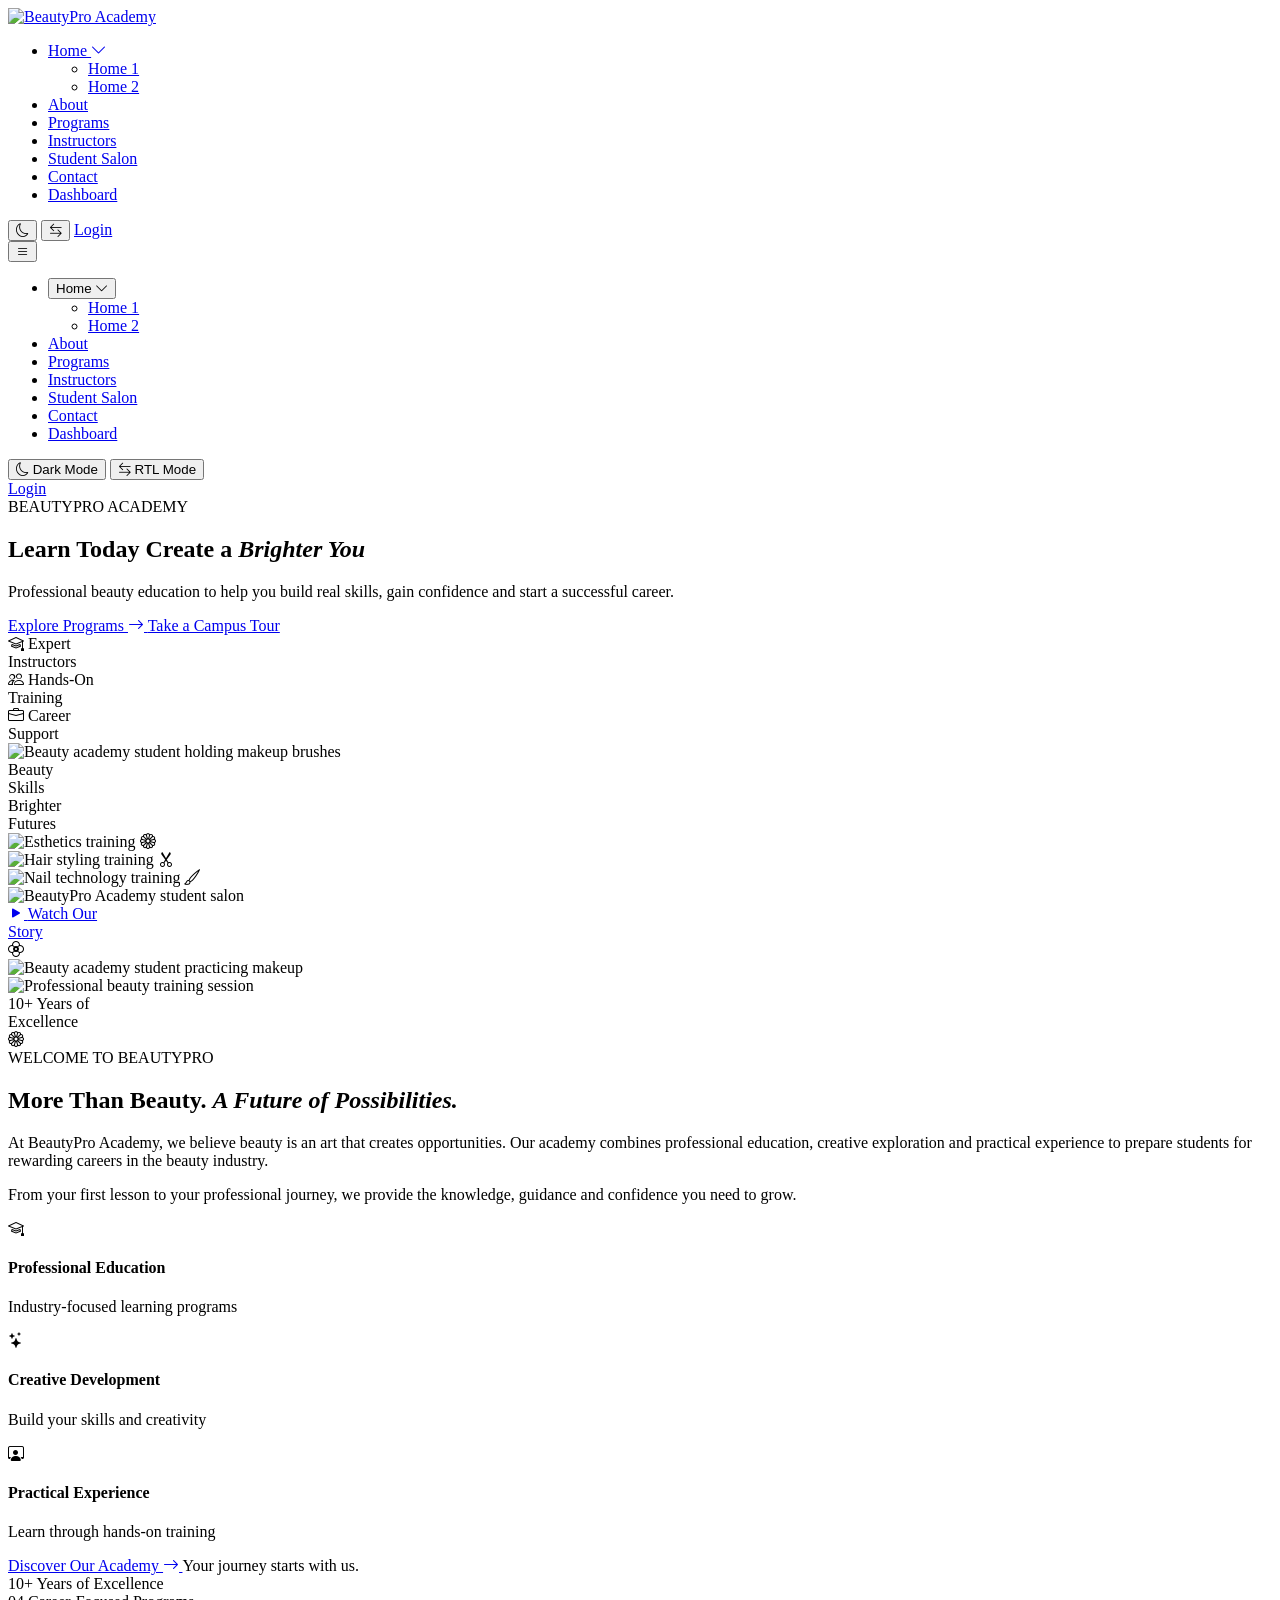
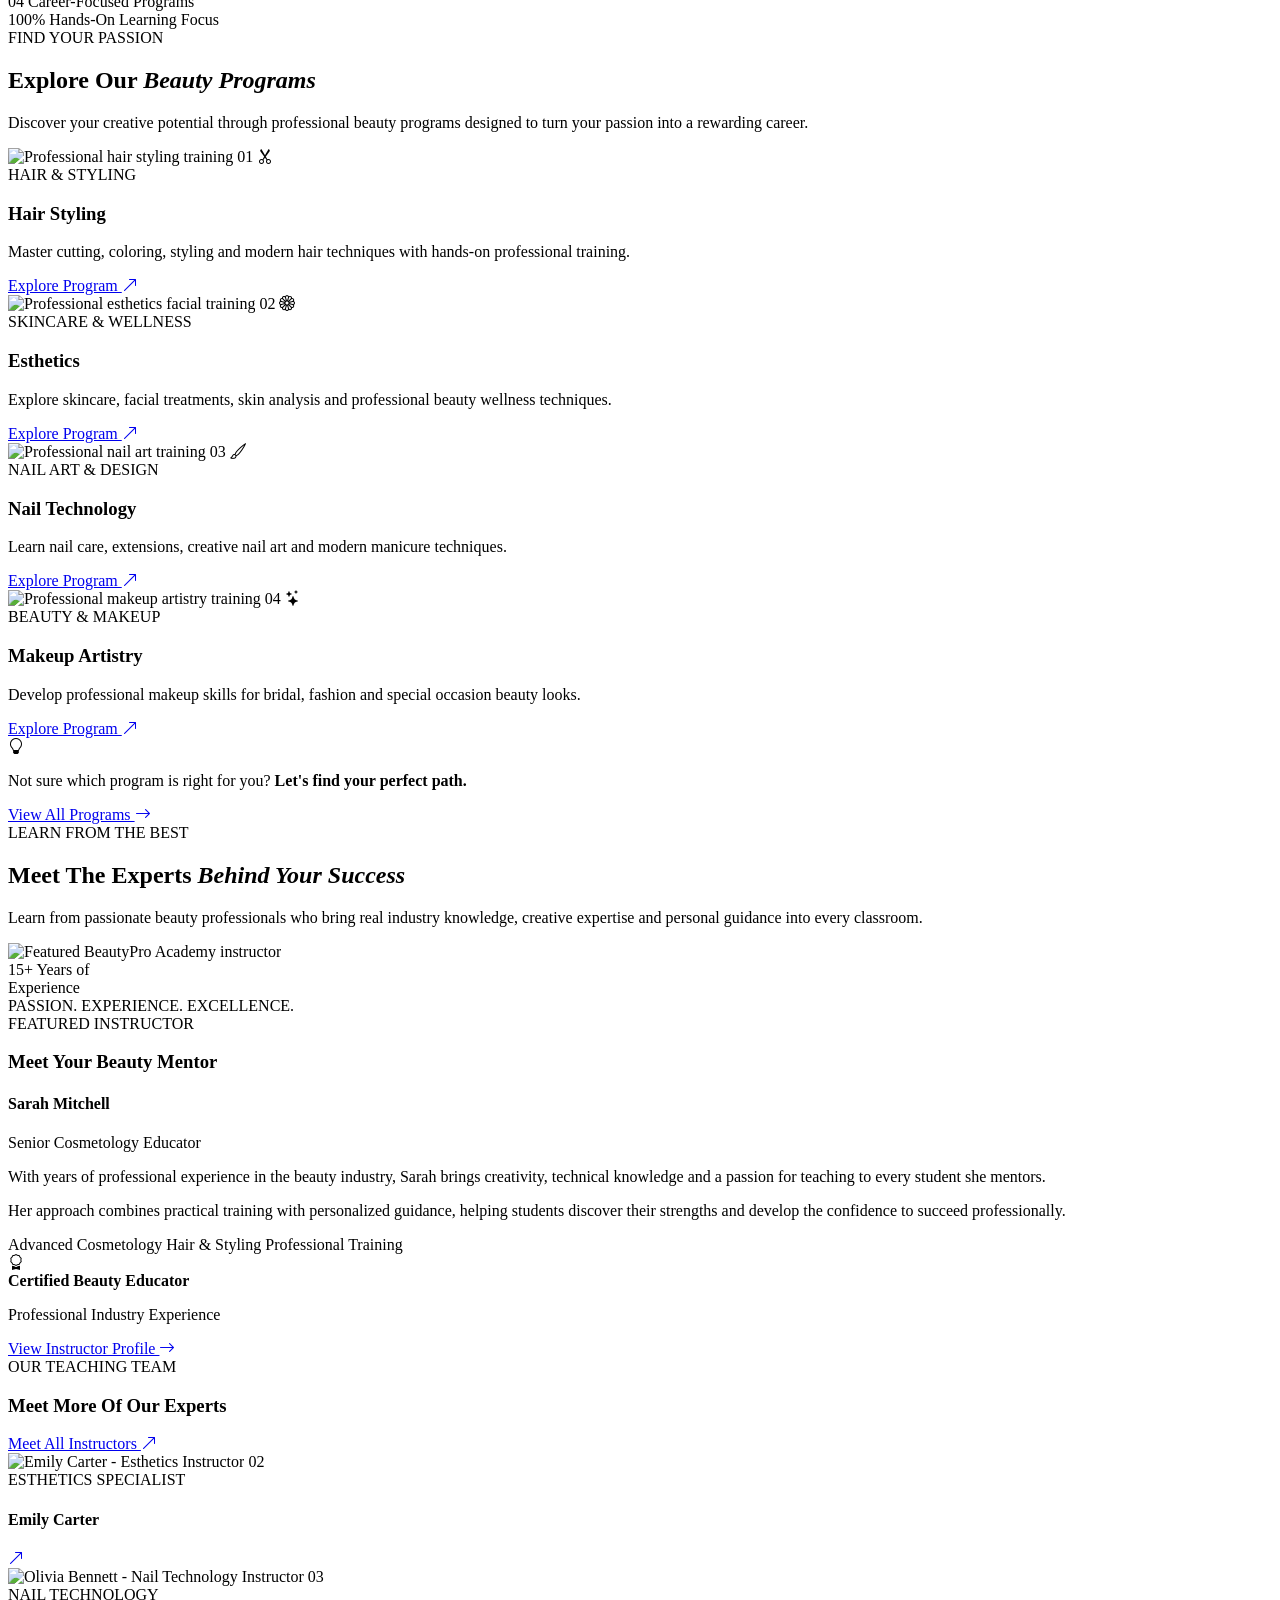
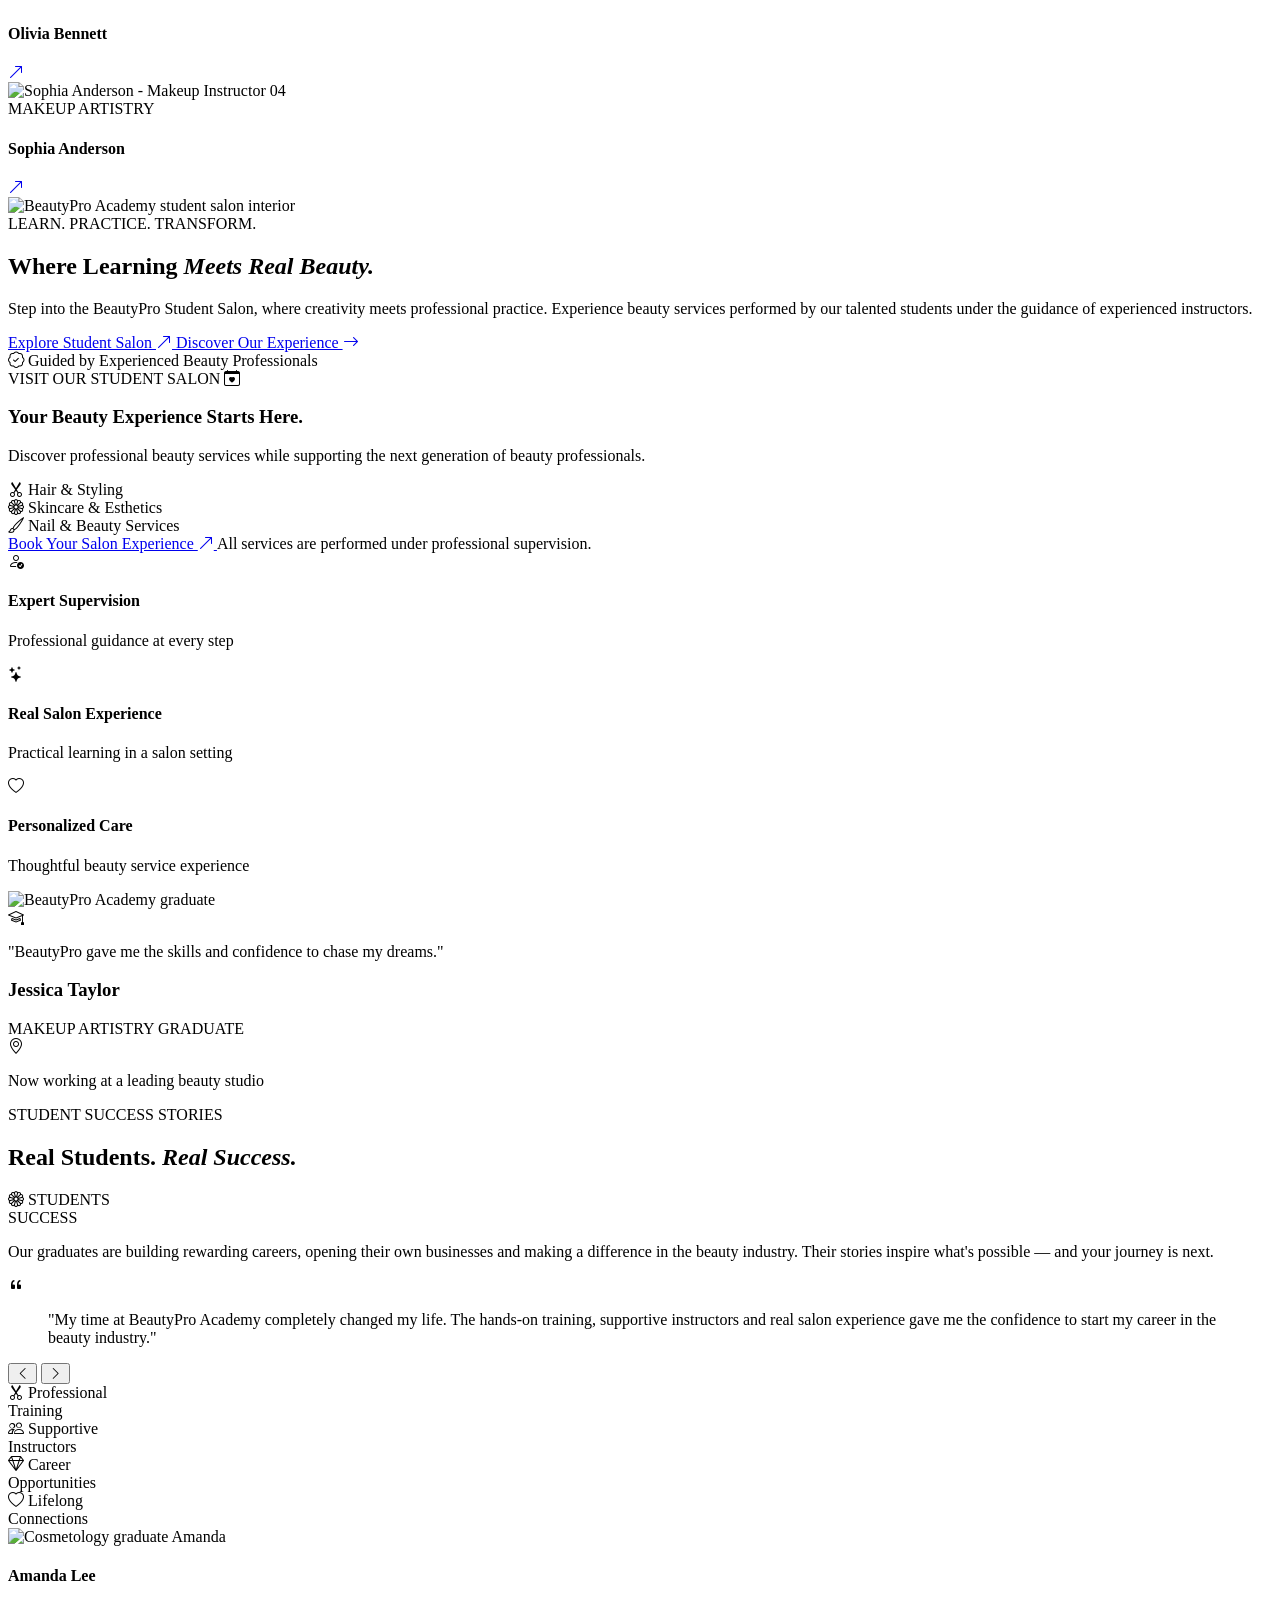
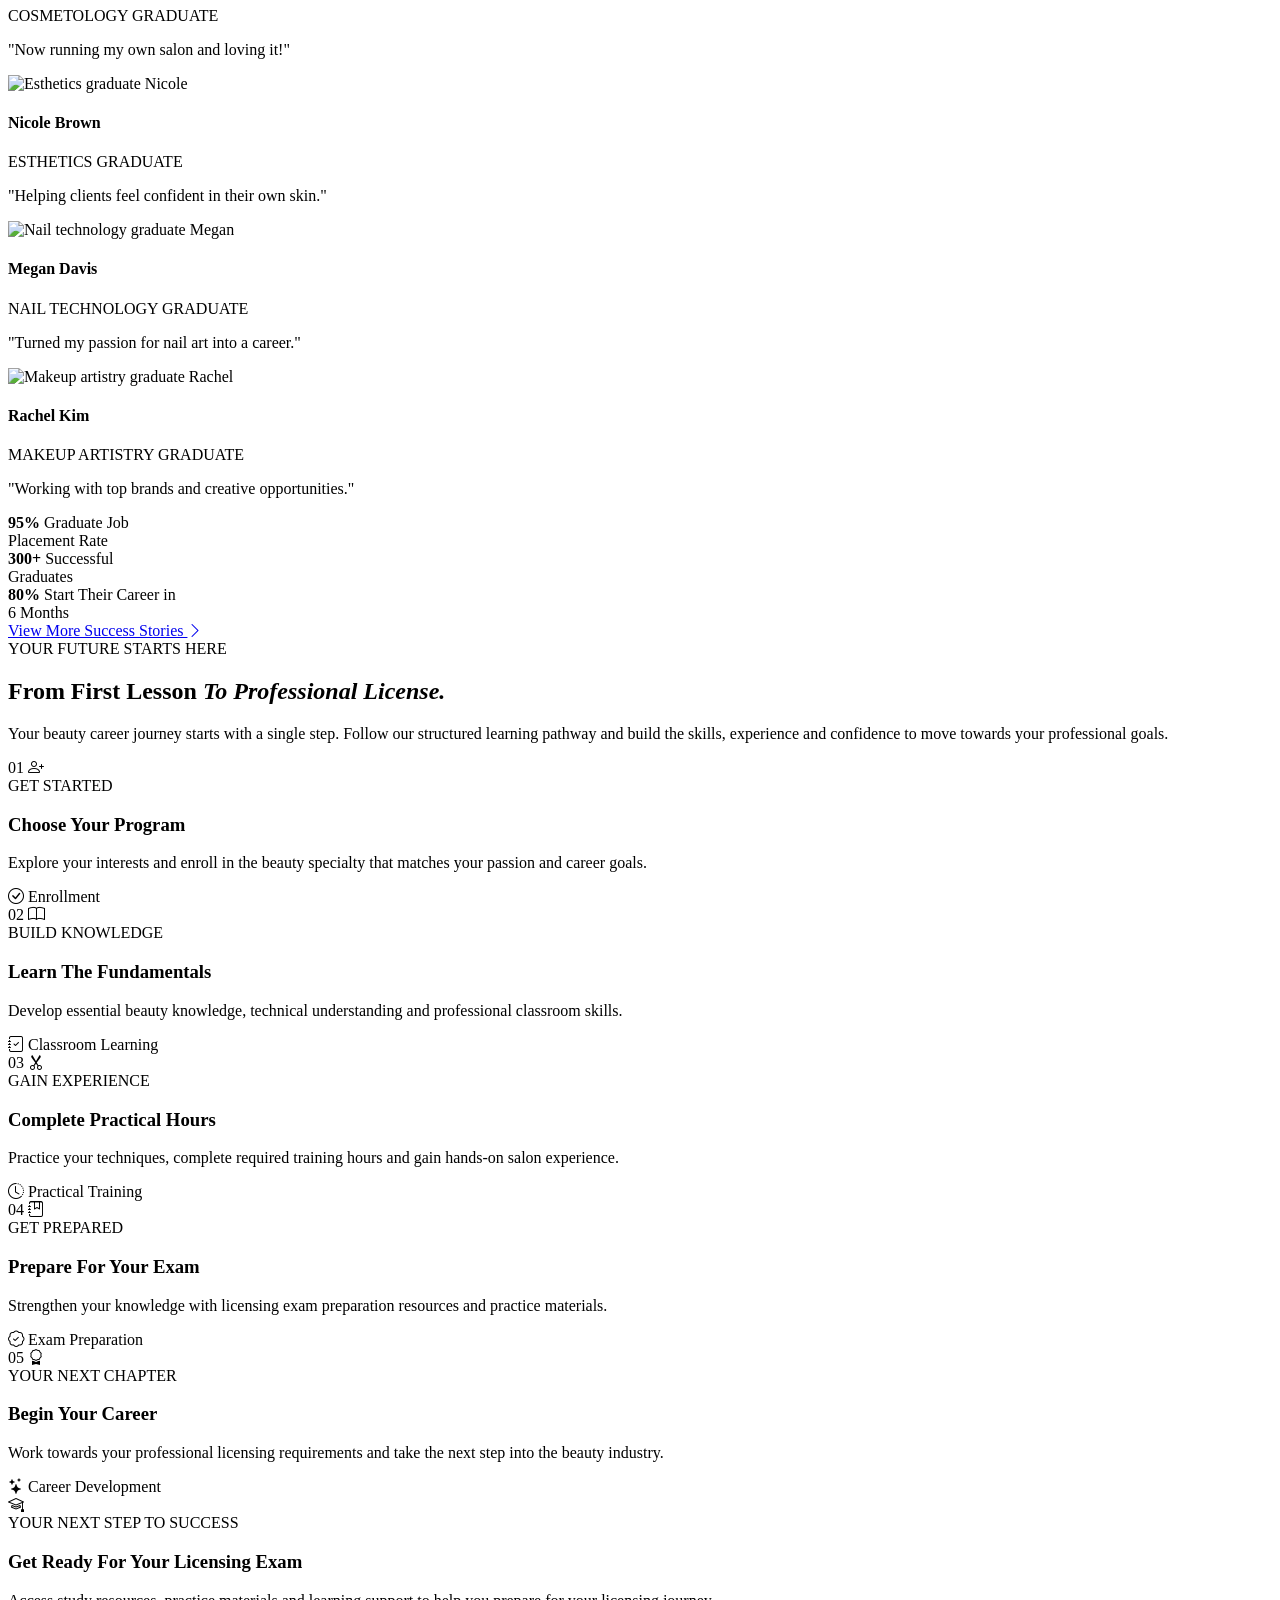
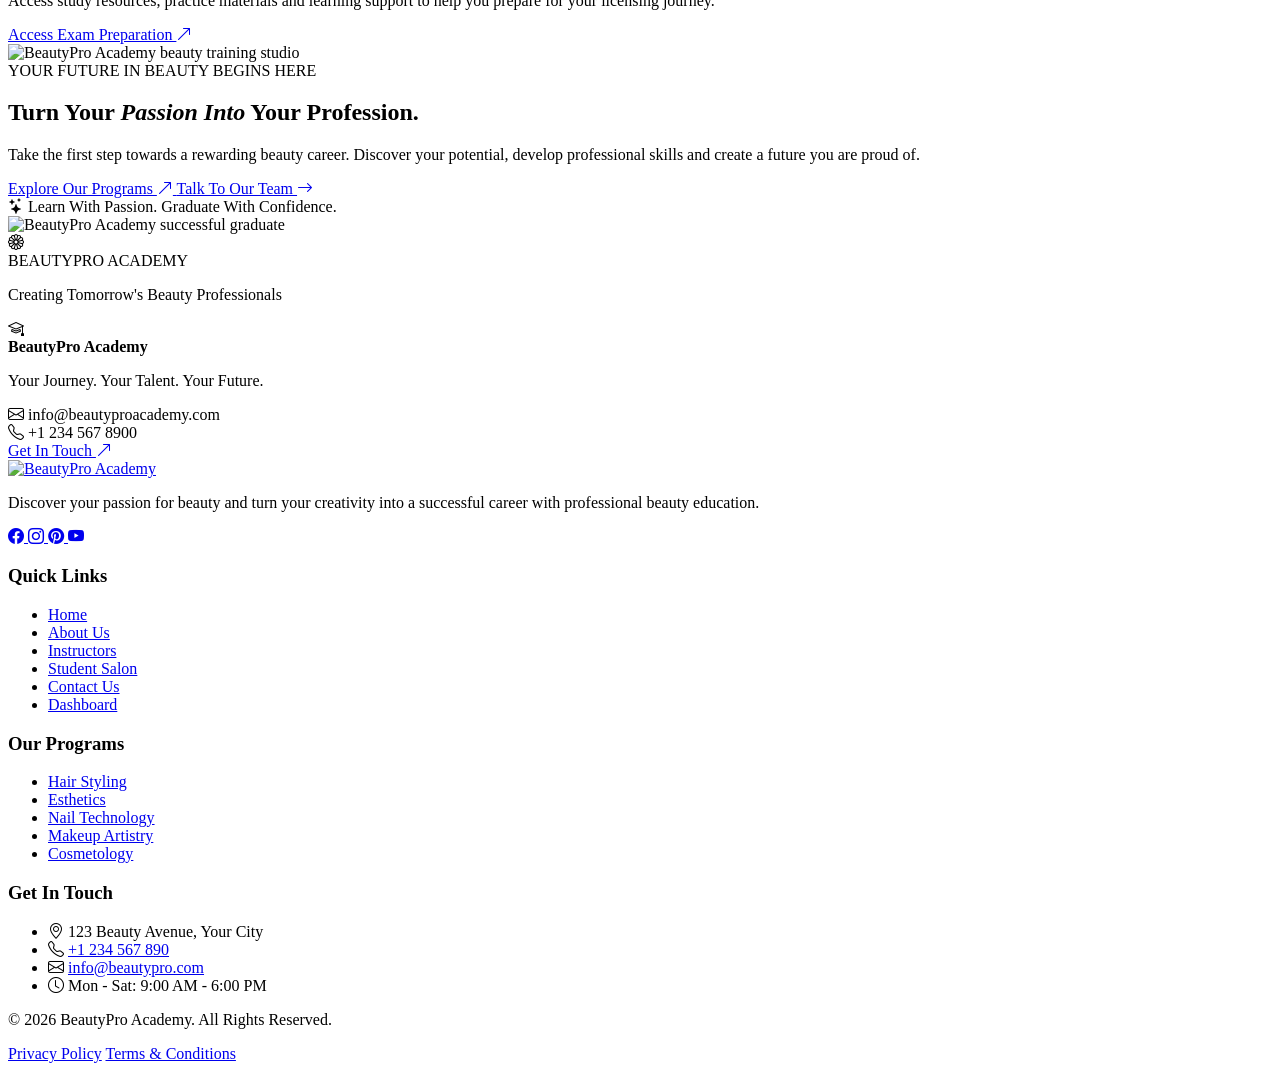
==== index.html @ cd237f04 "Add files via upload" ====
<!DOCTYPE html>
<html lang="en">

<head>
    <meta charset="UTF-8">
    <meta name="viewport" content="width=device-width, initial-scale=1.0">

    <title>BeautyPro Academy</title>

    <meta name="description"
        content="Build your beauty career with BeautyPro Academy. Explore professional cosmetology, hair, esthetics and nail programs.">

    <!-- Google Fonts -->
    <link rel="preconnect" href="https://fonts.googleapis.com">
    <link rel="preconnect" href="https://fonts.gstatic.com" crossorigin>

    <!-- Favicon -->
    <link rel="icon" type="image/png" href="images/favicon.png">

    <link
        href="https://fonts.googleapis.com/css2?family=Archivo:wght@400;500;600;700&family=Karla:wght@400;500;600;700&display=swap"
        rel="stylesheet">

    <!-- Bootstrap Icons -->
    <link rel="stylesheet" href="https://cdn.jsdelivr.net/npm/bootstrap-icons@1.11.3/font/bootstrap-icons.min.css">

    <!-- Main CSS -->
    <link rel="stylesheet" href="css/style.css">

</head>

<body>

    <!-- ================================
     HEADER
================================ -->

    <header class="main-header">
        <div class="container">
            <div class="header-wrapper">

                <!-- LOGO -->
                <a href="index.html" class="header-logo">
                    <img src="images/logo.png" alt="BeautyPro Academy">
                </a>

                <!-- DESKTOP NAVIGATION -->
                <nav class="desktop-nav">
                    <ul class="nav-menu">

                        <li class="nav-item home-dropdown">
                            <a href="#" class="nav-link">
                                Home <i class="bi bi-chevron-down"></i>
                            </a>

                            <ul class="dropdown-menu">
                                <li><a href="index.html">Home 1</a></li>
                                <li><a href="home-2.html">Home 2</a></li>
                            </ul>
                        </li>

                        <li class="nav-item">
                            <a href="about.html" class="nav-link">About</a>
                        </li>

                        <li class="nav-item">
                            <a href="programs.html" class="nav-link">Programs</a>
                        </li>

                        <li class="nav-item">
                            <a href="instructors.html" class="nav-link">Instructors</a>
                        </li>

                        <li class="nav-item">
                            <a href="student-salon.html" class="nav-link">Student Salon</a>
                        </li>

                        <li class="nav-item">
                            <a href="contact.html" class="nav-link">Contact</a>
                        </li>

                        <li class="nav-item">
                            <a href="dashboard.html" class="nav-link">Dashboard</a>
                        </li>

                    </ul>
                </nav>

                <!-- DESKTOP ACTIONS -->
                <div class="header-actions">

                    <!-- DARK MODE -->
                    <button class="header-icon-btn theme-toggle" id="themeToggle" aria-label="Toggle dark mode">
                        <i class="bi bi-moon"></i>
                    </button>

                    <!-- RTL -->
                    <button class="header-icon-btn rtl-toggle" id="rtlToggle" aria-label="Toggle RTL">
                        <i class="bi bi-arrow-left-right"></i>

                    </button>

                    <!-- LOGIN -->
                    <a href="login.html" class="btn-primary header-login">
                        Login
                    </a>

                </div>

                <!-- MOBILE MENU TOGGLE -->
                <button class="menu-toggle" id="menuToggle" aria-label="Open navigation menu" aria-expanded="false">
                    <i class="bi bi-list"></i>
                </button>

            </div>
        </div>

        <!-- MOBILE NAVIGATION -->
        <div class="mobile-nav" id="mobileNav">

            <ul class="mobile-menu">

                <li class="mobile-home-dropdown">

                    <button class="mobile-home-btn">
                        Home <i class="bi bi-chevron-down"></i>
                    </button>

                    <ul class="mobile-dropdown">
                        <li><a href="index.html">Home 1</a></li>
                        <li><a href="home-2.html">Home 2</a></li>
                    </ul>

                </li>

                <li><a href="about.html">About</a></li>
                <li><a href="programs.html">Programs</a></li>
                <li><a href="instructors.html">Instructors</a></li>
                <li><a href="student-salon.html">Student Salon</a></li>
                <li><a href="contact.html">Contact</a></li>
                <li><a href="dashboard.html">Dashboard</a></li>

            </ul>

            <!-- MOBILE ACTIONS -->
            <div class="mobile-actions">

                <div class="mobile-toggle-group">

                    <button class="mobile-action-btn theme-toggle">
                        <i class="bi bi-moon"></i>
                        <span>Dark Mode</span>
                    </button>

                    <button class="mobile-action-btn rtl-toggle">
                        <i class="bi bi-arrow-left-right"></i>
                        <span>RTL Mode</span>
                    </button>

                </div>

                <a href="login.html" class="btn-primary mobile-login">
                    Login
                </a>

            </div>

        </div>

    </header>

    <!-- =========================================
     HOME 1 - EDITORIAL HERO
========================================= -->

    <section class="bp-hero" id="home">

        <div class="bp-hero-inner">

            <!-- LEFT CONTENT -->
            <div class="bp-hero-content">

                <span class="bp-hero-eyebrow">
                    BEAUTYPRO ACADEMY
                </span>

                <h1 class="bp-hero-title">
                    Learn Today
                    <span class="bp-hero-title-line">
                        Create a <em>Brighter You</em>
                    </span>
                </h1>

                <p class="bp-hero-description">
                    Professional beauty education to help you build real skills,
                    gain confidence and start a successful career.
                </p>

                <div class="bp-hero-buttons">

                    <a href="programs.html" class="btn-primary">
                        Explore Programs
                        <i class="bi bi-arrow-right"></i>
                    </a>

                    <a href="about.html" class="btn-secondary">
                        Take a Campus Tour
                    </a>

                </div>

                <!-- FEATURES -->
                <div class="bp-hero-features">

                    <div class="bp-hero-feature">
                        <span class="bp-feature-icon">
                            <i class="bi bi-mortarboard"></i>
                        </span>
                        <span>Expert<br>Instructors</span>
                    </div>

                    <div class="bp-feature-divider"></div>

                    <div class="bp-hero-feature">
                        <span class="bp-feature-icon">
                            <i class="bi bi-people"></i>
                        </span>
                        <span>Hands-On<br>Training</span>
                    </div>

                    <div class="bp-feature-divider"></div>

                    <div class="bp-hero-feature">
                        <span class="bp-feature-icon">
                            <i class="bi bi-briefcase"></i>
                        </span>
                        <span>Career<br>Support</span>
                    </div>

                </div>

            </div>


            <!-- MAIN PORTRAIT -->
            <div class="bp-hero-portrait">

                <div class="bp-portrait-frame">
                    <img src="images/hero-student.png" alt="Beauty academy student holding makeup brushes">
                </div>

            </div>


            <!-- RIGHT SIDE IMAGES -->
            <div class="bp-hero-specialties">

                <div class="bp-hero-handwriting">
                    Beauty<br>
                    Skills<br>
                    Brighter<br>
                    Futures
                </div>

                <div class="bp-specialty-card bp-specialty-one">
                    <img src="images/hero-esthetics.jpg" alt="Esthetics training">

                    <span class="bp-specialty-icon">
                        <i class="bi bi-flower1"></i>
                    </span>
                </div>

                <div class="bp-specialty-card bp-specialty-two">
                    <img src="images/hero-hair.jpg" alt="Hair styling training">

                    <span class="bp-specialty-icon">
                        <i class="bi bi-scissors"></i>
                    </span>
                </div>

                <div class="bp-specialty-card bp-specialty-three">
                    <img src="images/hero-nails.jpg" alt="Nail technology training">

                    <span class="bp-specialty-icon">
                        <i class="bi bi-brush"></i>
                    </span>
                </div>

            </div>


            <!-- BOTTOM SALON IMAGE -->
            <div class="bp-hero-salon">

                <img src="images/hero-salon.jpg" alt="BeautyPro Academy student salon">

                <div class="bp-salon-overlay"></div>

                <a href="about.html" class="bp-salon-story">

                    <span class="bp-story-play">
                        <i class="bi bi-play-fill"></i>
                    </span>

                    <span>Watch Our<br>Story</span>

                </a>

            </div>

            <!-- DECORATIVE ELEMENTS -->
            <div class="bp-hero-flower">
                <i class="bi bi-flower2"></i>
            </div>

            <span class="bp-hero-dot"></span>

        </div>

    </section>

    <!-- =========================================
     SECTION 02 - ABOUT OUR ACADEMY
========================================= -->

    <section class="bp-academy-section">

        <div class="container">

            <div class="bp-academy-wrapper">

                <!-- LEFT IMAGE COMPOSITION -->

                <div class="bp-academy-visual">

                    <div class="bp-academy-main-image">
                        <img src="images/academy-main.jpg" alt="Beauty academy student practicing makeup">
                    </div>

                    <div class="bp-academy-small-image">
                        <img src="images/academy-training.jpg" alt="Professional beauty training session">
                    </div>

                    <!-- FLOATING BADGE -->

                    <div class="bp-academy-experience">

                        <span class="bp-experience-number">10+</span>

                        <span class="bp-experience-text">
                            Years of<br>Excellence
                        </span>

                    </div>

                    <!-- DECORATIVE ELEMENT -->

                    <div class="bp-academy-decoration">
                        <i class="bi bi-flower1"></i>
                    </div>

                </div>


                <!-- RIGHT CONTENT -->

                <div class="bp-academy-content">

                    <span class="bp-academy-eyebrow">
                        WELCOME TO BEAUTYPRO
                    </span>

                    <h2 class="bp-academy-heading">
                        More Than Beauty.
                        <em>A Future of Possibilities.</em>
                    </h2>

                    <p class="bp-academy-description">
                        At BeautyPro Academy, we believe beauty is an art
                        that creates opportunities. Our academy combines
                        professional education, creative exploration and
                        practical experience to prepare students for
                        rewarding careers in the beauty industry.
                    </p>

                    <p class="bp-academy-description secondary">
                        From your first lesson to your professional journey,
                        we provide the knowledge, guidance and confidence
                        you need to grow.
                    </p>


                    <!-- HIGHLIGHTS -->

                    <div class="bp-academy-highlights">

                        <div class="bp-academy-highlight">

                            <span class="bp-highlight-icon">
                                <i class="bi bi-mortarboard"></i>
                            </span>

                            <div>
                                <h4>Professional Education</h4>
                                <p>Industry-focused learning programs</p>
                            </div>

                        </div>


                        <div class="bp-academy-highlight">

                            <span class="bp-highlight-icon">
                                <i class="bi bi-stars"></i>
                            </span>

                            <div>
                                <h4>Creative Development</h4>
                                <p>Build your skills and creativity</p>
                            </div>

                        </div>


                        <div class="bp-academy-highlight">

                            <span class="bp-highlight-icon">
                                <i class="bi bi-person-workspace"></i>
                            </span>

                            <div>
                                <h4>Practical Experience</h4>
                                <p>Learn through hands-on training</p>
                            </div>

                        </div>

                    </div>


                    <!-- CTA -->

                    <div class="bp-academy-cta">

                        <a href="about.html" class="btn-primary">
                            Discover Our Academy
                            <i class="bi bi-arrow-right"></i>
                        </a>

                        <span class="bp-academy-note">
                            Your journey starts with us.
                        </span>

                    </div>

                </div>

            </div>


            <!-- BOTTOM STATISTICS -->

            <div class="bp-academy-stats">

                <div class="bp-academy-stat">
                    <span class="bp-stat-number">10+</span>
                    <span class="bp-stat-label">Years of Excellence</span>
                </div>

                <div class="bp-stat-divider"></div>

                <div class="bp-academy-stat">
                    <span class="bp-stat-number">04</span>
                    <span class="bp-stat-label">Career-Focused Programs</span>
                </div>

                <div class="bp-stat-divider"></div>

                <div class="bp-academy-stat">
                    <span class="bp-stat-number">100%</span>
                    <span class="bp-stat-label">Hands-On Learning Focus</span>
                </div>

            </div>

        </div>

    </section>

    <!-- =========================================
     SECTION 03 - EXPLORE PROGRAMS
========================================= -->

    <section class="bp-programs-section">

        <div class="container">

            <!-- SECTION HEADER -->

            <div class="bp-programs-header">

                <div class="bp-programs-heading-content">

                    <span class="bp-programs-eyebrow">
                        FIND YOUR PASSION
                    </span>

                    <h2 class="bp-programs-title">
                        Explore Our
                        <em>Beauty Programs</em>
                    </h2>

                </div>

                <div class="bp-programs-intro">

                    <p>
                        Discover your creative potential through
                        professional beauty programs designed to
                        turn your passion into a rewarding career.
                    </p>

                </div>

            </div>


            <!-- PROGRAM CARDS -->

            <div class="bp-programs-grid">

                <!-- HAIR STYLING -->

                <article class="bp-program-card bp-program-card-one">

                    <div class="bp-program-image">

                        <img src="images/program-hair.jpg" alt="Professional hair styling training">

                        <span class="bp-program-number">01</span>

                        <span class="bp-program-image-icon">
                            <i class="bi bi-scissors"></i>
                        </span>

                    </div>

                    <div class="bp-program-info">

                        <span class="bp-program-category">
                            HAIR & STYLING
                        </span>

                        <h3>Hair Styling</h3>

                        <p>
                            Master cutting, coloring, styling and
                            modern hair techniques with hands-on
                            professional training.
                        </p>

                        <a href="programs.html" class="bp-program-link">
                            Explore Program
                            <i class="bi bi-arrow-up-right"></i>
                        </a>

                    </div>

                </article>


                <!-- ESTHETICS -->

                <article class="bp-program-card bp-program-card-two">

                    <div class="bp-program-image">

                        <img src="images/program-esthetics.jpg" alt="Professional esthetics facial training">

                        <span class="bp-program-number">02</span>

                        <span class="bp-program-image-icon">
                            <i class="bi bi-flower1"></i>
                        </span>

                    </div>

                    <div class="bp-program-info">

                        <span class="bp-program-category">
                            SKINCARE & WELLNESS
                        </span>

                        <h3>Esthetics</h3>

                        <p>
                            Explore skincare, facial treatments,
                            skin analysis and professional
                            beauty wellness techniques.
                        </p>

                        <a href="programs.html" class="bp-program-link">
                            Explore Program
                            <i class="bi bi-arrow-up-right"></i>
                        </a>

                    </div>

                </article>


                <!-- NAIL TECHNOLOGY -->

                <article class="bp-program-card bp-program-card-three">

                    <div class="bp-program-image">

                        <img src="images/program-nails.jpg" alt="Professional nail art training">

                        <span class="bp-program-number">03</span>

                        <span class="bp-program-image-icon">
                            <i class="bi bi-brush"></i>
                        </span>

                    </div>

                    <div class="bp-program-info">

                        <span class="bp-program-category">
                            NAIL ART & DESIGN
                        </span>

                        <h3>Nail Technology</h3>

                        <p>
                            Learn nail care, extensions, creative
                            nail art and modern manicure
                            techniques.
                        </p>

                        <a href="programs.html" class="bp-program-link">
                            Explore Program
                            <i class="bi bi-arrow-up-right"></i>
                        </a>

                    </div>

                </article>


                <!-- MAKEUP ARTISTRY -->

                <article class="bp-program-card bp-program-card-four">

                    <div class="bp-program-image">

                        <img src="images/program-makeup.jpg" alt="Professional makeup artistry training">

                        <span class="bp-program-number">04</span>

                        <span class="bp-program-image-icon">
                            <i class="bi bi-stars"></i>
                        </span>

                    </div>

                    <div class="bp-program-info">

                        <span class="bp-program-category">
                            BEAUTY & MAKEUP
                        </span>

                        <h3>Makeup Artistry</h3>

                        <p>
                            Develop professional makeup skills
                            for bridal, fashion and special
                            occasion beauty looks.
                        </p>

                        <a href="programs.html" class="bp-program-link">
                            Explore Program
                            <i class="bi bi-arrow-up-right"></i>
                        </a>

                    </div>

                </article>

            </div>


            <!-- BOTTOM CTA -->

            <div class="bp-programs-bottom">

                <div class="bp-programs-bottom-text">
                    <span class="bp-programs-bottom-icon">
                        <i class="bi bi-lightbulb"></i>
                    </span>

                    <p>
                        Not sure which program is right for you?
                        <strong>Let's find your perfect path.</strong>
                    </p>

                </div>

                <a href="programs.html" class="btn-primary">
                    View All Programs
                    <i class="bi bi-arrow-right"></i>
                </a>

            </div>

        </div>

    </section>

    <!-- =========================================
     SECTION 04 - EXPERT INSTRUCTORS
========================================= -->

    <section class="bp-instructors-section">

        <div class="container">

            <!-- SECTION HEADER -->

            <div class="bp-instructors-header">

                <div>
                    <span class="bp-instructors-eyebrow">
                        LEARN FROM THE BEST
                    </span>

                    <h2 class="bp-instructors-title">
                        Meet The Experts
                        <em>Behind Your Success</em>
                    </h2>
                </div>

                <p class="bp-instructors-intro">
                    Learn from passionate beauty professionals who bring
                    real industry knowledge, creative expertise and
                    personal guidance into every classroom.
                </p>

            </div>


            <!-- FEATURED INSTRUCTOR -->

            <div class="bp-featured-instructor">

                <!-- FEATURED IMAGE -->

                <div class="bp-featured-visual">

                    <img src="images/instructor-featured.jpg" alt="Featured BeautyPro Academy instructor">

                    <div class="bp-instructor-experience">
                        <span class="bp-instructor-exp-number">15+</span>
                        <span>Years of<br>Experience</span>
                    </div>

                    <span class="bp-instructor-image-caption">
                        PASSION. EXPERIENCE. EXCELLENCE.
                    </span>

                </div>


                <!-- FEATURED CONTENT -->

                <div class="bp-featured-content">

                    <span class="bp-featured-label">
                        FEATURED INSTRUCTOR
                    </span>

                    <h3>Meet Your Beauty Mentor</h3>

                    <h4>Sarah Mitchell</h4>

                    <span class="bp-instructor-specialty">
                        Senior Cosmetology Educator
                    </span>

                    <p>
                        With years of professional experience in the
                        beauty industry, Sarah brings creativity,
                        technical knowledge and a passion for teaching
                        to every student she mentors.
                    </p>

                    <p>
                        Her approach combines practical training with
                        personalized guidance, helping students
                        discover their strengths and develop the
                        confidence to succeed professionally.
                    </p>


                    <!-- EXPERTISE TAGS -->

                    <div class="bp-instructor-tags">

                        <span>Advanced Cosmetology</span>
                        <span>Hair & Styling</span>
                        <span>Professional Training</span>

                    </div>


                    <!-- QUALIFICATION -->

                    <div class="bp-instructor-qualification">

                        <span class="bp-qualification-icon">
                            <i class="bi bi-award"></i>
                        </span>

                        <div>
                            <strong>Certified Beauty Educator</strong>
                            <p>Professional Industry Experience</p>
                        </div>

                    </div>


                    <a href="instructors.html" class="btn-primary bp-instructor-button">
                        View Instructor Profile
                        <i class="bi bi-arrow-right"></i>
                    </a>

                </div>

            </div>


            <!-- INSTRUCTOR TEAM -->

            <div class="bp-instructor-team-header">

                <div>
                    <span class="bp-team-eyebrow">OUR TEACHING TEAM</span>
                    <h3>Meet More Of Our Experts</h3>
                </div>

                <a href="instructors.html" class="bp-team-view-link">
                    Meet All Instructors
                    <i class="bi bi-arrow-up-right"></i>
                </a>

            </div>


            <div class="bp-instructor-team-grid">

                <!-- INSTRUCTOR 02 -->

                <article class="bp-team-card">

                    <div class="bp-team-image">
                        <img src="images/instructor-2.jpg" alt="Emily Carter - Esthetics Instructor">

                        <span class="bp-team-number">02</span>
                    </div>

                    <div class="bp-team-info">

                        <div>
                            <span>ESTHETICS SPECIALIST</span>
                            <h4>Emily Carter</h4>
                        </div>

                        <a href="instructors.html" aria-label="View Emily Carter profile">
                            <i class="bi bi-arrow-up-right"></i>
                        </a>

                    </div>

                </article>


                <!-- INSTRUCTOR 03 -->

                <article class="bp-team-card">

                    <div class="bp-team-image">
                        <img src="images/instructor-3.jpg" alt="Olivia Bennett - Nail Technology Instructor">

                        <span class="bp-team-number">03</span>
                    </div>

                    <div class="bp-team-info">

                        <div>
                            <span>NAIL TECHNOLOGY</span>
                            <h4>Olivia Bennett</h4>
                        </div>

                        <a href="instructors.html" aria-label="View Olivia Bennett profile">
                            <i class="bi bi-arrow-up-right"></i>
                        </a>

                    </div>

                </article>


                <!-- INSTRUCTOR 04 -->

                <article class="bp-team-card">

                    <div class="bp-team-image">
                        <img src="images/instructor-4.jpg" alt="Sophia Anderson - Makeup Instructor">

                        <span class="bp-team-number">04</span>
                    </div>

                    <div class="bp-team-info">

                        <div>
                            <span>MAKEUP ARTISTRY</span>
                            <h4>Sophia Anderson</h4>
                        </div>

                        <a href="instructors.html" aria-label="View Sophia Anderson profile">
                            <i class="bi bi-arrow-up-right"></i>
                        </a>

                    </div>

                </article>

            </div>

        </div>

    </section>

    <!-- =========================================
     SECTION 05 - STUDENT SALON
========================================= -->

    <section class="bp-student-salon">

        <!-- BACKGROUND IMAGE -->

        <div class="bp-salon-background">
            <img src="images/student-salon-main.jpg" alt="BeautyPro Academy student salon interior">
        </div>

        <div class="bp-salon-background-overlay"></div>

        <div class="container">

            <div class="bp-salon-layout">

                <!-- LEFT CONTENT -->

                <div class="bp-salon-content">

                    <span class="bp-salon-eyebrow">
                        LEARN. PRACTICE. TRANSFORM.
                    </span>

                    <h2>
                        Where Learning
                        <em>Meets Real Beauty.</em>
                    </h2>

                    <p>
                        Step into the BeautyPro Student Salon, where
                        creativity meets professional practice.
                        Experience beauty services performed by our
                        talented students under the guidance of
                        experienced instructors.
                    </p>

                    <div class="bp-salon-content-buttons">

                        <a href="student-salon.html" class="bp-salon-primary-btn">
                            Explore Student Salon
                            <i class="bi bi-arrow-up-right"></i>
                        </a>

                        <a href="student-salon.html" class="bp-salon-text-link">
                            Discover Our Experience
                            <i class="bi bi-arrow-right"></i>
                        </a>

                    </div>

                    <!-- TRUST INDICATOR -->

                    <div class="bp-salon-trust">

                        <span class="bp-salon-trust-icon">
                            <i class="bi bi-patch-check"></i>
                        </span>

                        <span>
                            Guided by Experienced
                            Beauty Professionals
                        </span>

                    </div>

                </div>


                <!-- RIGHT FLOATING PANEL -->

                <div class="bp-salon-booking-panel">

                    <div class="bp-salon-panel-top">

                        <span class="bp-salon-panel-label">
                            VISIT OUR STUDENT SALON
                        </span>

                        <span class="bp-salon-panel-icon">
                            <i class="bi bi-calendar-heart"></i>
                        </span>

                    </div>

                    <h3>Your Beauty Experience Starts Here.</h3>

                    <p>
                        Discover professional beauty services
                        while supporting the next generation
                        of beauty professionals.
                    </p>

                    <div class="bp-salon-panel-details">

                        <div>
                            <i class="bi bi-scissors"></i>
                            <span>Hair & Styling</span>
                        </div>

                        <div>
                            <i class="bi bi-flower1"></i>
                            <span>Skincare & Esthetics</span>
                        </div>

                        <div>
                            <i class="bi bi-brush"></i>
                            <span>Nail & Beauty Services</span>
                        </div>

                    </div>

                    <a href="student-salon.html" class="bp-salon-booking-btn">

                        Book Your Salon Experience
                        <i class="bi bi-arrow-up-right"></i>

                    </a>

                    <span class="bp-salon-panel-note">
                        All services are performed under professional supervision.
                    </span>

                </div>

            </div>


            <!-- BOTTOM SERVICE HIGHLIGHTS -->

            <div class="bp-salon-bottom">

                <div class="bp-salon-bottom-item">

                    <span class="bp-salon-bottom-icon">
                        <i class="bi bi-person-check"></i>
                    </span>

                    <div>
                        <h4>Expert Supervision</h4>
                        <p>Professional guidance at every step</p>
                    </div>

                </div>

                <div class="bp-salon-bottom-divider"></div>

                <div class="bp-salon-bottom-item">

                    <span class="bp-salon-bottom-icon">
                        <i class="bi bi-stars"></i>
                    </span>

                    <div>
                        <h4>Real Salon Experience</h4>
                        <p>Practical learning in a salon setting</p>
                    </div>

                </div>

                <div class="bp-salon-bottom-divider"></div>

                <div class="bp-salon-bottom-item">

                    <span class="bp-salon-bottom-icon">
                        <i class="bi bi-heart"></i>
                    </span>

                    <div>
                        <h4>Personalized Care</h4>
                        <p>Thoughtful beauty service experience</p>
                    </div>

                </div>

            </div>

        </div>

    </section>

    <!-- =========================================
     SECTION 06 - GRADUATE SUCCESS STORIES
========================================= -->

    <section class="bp-success-section">

        <div class="container">

            <div class="bp-success-layout">

                <!-- LEFT FEATURED GRADUATE -->

                <div class="bp-success-featured">

                    <div class="bp-success-featured-image">
                        <img src="images/graduate-featured.jpg" alt="BeautyPro Academy graduate">

                        <div class="bp-success-quote-badge">
                            <i class="bi bi-mortarboard"></i>
                            <p>
                                "BeautyPro gave me the skills
                                and confidence to chase my dreams."
                            </p>
                        </div>
                    </div>

                    <div class="bp-graduate-profile">

                        <div>
                            <h3>Jessica Taylor</h3>
                            <span>MAKEUP ARTISTRY GRADUATE</span>
                        </div>

                        <div class="bp-graduate-career">
                            <i class="bi bi-geo-alt"></i>
                            <p>Now working at a leading beauty studio</p>
                        </div>

                    </div>

                </div>


                <!-- RIGHT CONTENT -->

                <div class="bp-success-content">

                    <!-- HEADER -->

                    <div class="bp-success-header">

                        <div>
                            <span class="bp-success-eyebrow">
                                STUDENT SUCCESS STORIES
                            </span>

                            <h2>
                                Real Students.
                                <em>Real Success.</em>
                            </h2>
                        </div>

                        <div class="bp-success-stamp">
                            <i class="bi bi-flower1"></i>
                            <span>STUDENTS<br>SUCCESS</span>
                        </div>

                    </div>

                    <p class="bp-success-description">
                        Our graduates are building rewarding careers,
                        opening their own businesses and making a
                        difference in the beauty industry. Their
                        stories inspire what's possible — and your
                        journey is next.
                    </p>


                    <!-- TESTIMONIAL PANEL -->

                    <div class="bp-testimonial-panel">

                        <div class="bp-testimonial-main">

                            <span class="bp-quote-icon">
                                <i class="bi bi-quote"></i>
                            </span>

                            <blockquote>
                                "My time at BeautyPro Academy completely
                                changed my life. The hands-on training,
                                supportive instructors and real salon
                                experience gave me the confidence to
                                start my career in the beauty industry."
                            </blockquote>

                            <div class="bp-testimonial-controls">
                                <button type="button" aria-label="Previous testimonial">
                                    <i class="bi bi-chevron-left"></i>
                                </button>

                                <button type="button" aria-label="Next testimonial">
                                    <i class="bi bi-chevron-right"></i>
                                </button>
                            </div>

                        </div>


                        <!-- BENEFITS -->

                        <div class="bp-testimonial-benefits">

                            <div>
                                <i class="bi bi-scissors"></i>
                                <span>Professional<br>Training</span>
                            </div>

                            <div>
                                <i class="bi bi-people"></i>
                                <span>Supportive<br>Instructors</span>
                            </div>

                            <div>
                                <i class="bi bi-gem"></i>
                                <span>Career<br>Opportunities</span>
                            </div>

                            <div>
                                <i class="bi bi-heart"></i>
                                <span>Lifelong<br>Connections</span>
                            </div>

                        </div>

                    </div>


                    <!-- ALUMNI GALLERY -->

                    <div class="bp-alumni-grid">

                        <article class="bp-alumni-card">

                            <img src="images/graduate-2.jpg" alt="Cosmetology graduate Amanda">

                            <h4>Amanda Lee</h4>
                            <span>COSMETOLOGY GRADUATE</span>
                            <p>"Now running my own salon and loving it!"</p>

                        </article>


                        <article class="bp-alumni-card">

                            <img src="images/graduate-3.jpg" alt="Esthetics graduate Nicole">

                            <h4>Nicole Brown</h4>
                            <span>ESTHETICS GRADUATE</span>
                            <p>"Helping clients feel confident in their own skin."</p>

                        </article>


                        <article class="bp-alumni-card">

                            <img src="images/graduate-4.jpg" alt="Nail technology graduate Megan">

                            <h4>Megan Davis</h4>
                            <span>NAIL TECHNOLOGY GRADUATE</span>
                            <p>"Turned my passion for nail art into a career."</p>

                        </article>


                        <article class="bp-alumni-card">

                            <img src="images/graduate-5.jpg" alt="Makeup artistry graduate Rachel">

                            <h4>Rachel Kim</h4>
                            <span>MAKEUP ARTISTRY GRADUATE</span>
                            <p>"Working with top brands and creative opportunities."</p>

                        </article>

                    </div>

                </div>

            </div>


            <!-- BOTTOM SUCCESS STATISTICS -->

            <div class="bp-success-stats">

                <div class="bp-success-stat">
                    <strong>95%</strong>
                    <span>Graduate Job<br>Placement Rate</span>
                </div>

                <div class="bp-success-divider"></div>

                <div class="bp-success-stat">
                    <strong>300+</strong>
                    <span>Successful<br>Graduates</span>
                </div>

                <div class="bp-success-divider"></div>

                <div class="bp-success-stat">
                    <strong>80%</strong>
                    <span>Start Their Career in<br>6 Months</span>
                </div>

                <div class="bp-success-cta">
                    <a href="about.html" class="btn-primary">
                        View More Success Stories
                        <i class="bi bi-chevron-right"></i>
                    </a>
                </div>

            </div>

        </div>

    </section>

    <!-- =========================================
     SECTION 07 - LICENSING JOURNEY
========================================= -->

    <section class="bp-journey-section">

        <div class="container">

            <!-- SECTION HEADER -->

            <div class="bp-journey-header">

                <span class="bp-journey-eyebrow">
                    YOUR FUTURE STARTS HERE
                </span>

                <h2 class="bp-journey-title">
                    From First Lesson
                    <em>To Professional License.</em>
                </h2>

                <p class="bp-journey-description">
                    Your beauty career journey starts with a single step.
                    Follow our structured learning pathway and build
                    the skills, experience and confidence to move
                    towards your professional goals.
                </p>

            </div>


            <!-- JOURNEY TIMELINE -->

            <div class="bp-journey-timeline">

                <!-- STEP 01 -->

                <article class="bp-journey-step">

                    <div class="bp-journey-step-top">
                        <span class="bp-journey-number">01</span>
                        <span class="bp-journey-icon">
                            <i class="bi bi-person-plus"></i>
                        </span>
                    </div>

                    <div class="bp-journey-step-content">

                        <span class="bp-journey-phase">
                            GET STARTED
                        </span>

                        <h3>Choose Your Program</h3>

                        <p>
                            Explore your interests and enroll in
                            the beauty specialty that matches
                            your passion and career goals.
                        </p>

                        <span class="bp-journey-duration">
                            <i class="bi bi-check-circle"></i>
                            Enrollment
                        </span>

                    </div>

                </article>


                <!-- STEP 02 -->

                <article class="bp-journey-step">

                    <div class="bp-journey-step-top">
                        <span class="bp-journey-number">02</span>
                        <span class="bp-journey-icon">
                            <i class="bi bi-book"></i>
                        </span>
                    </div>

                    <div class="bp-journey-step-content">

                        <span class="bp-journey-phase">
                            BUILD KNOWLEDGE
                        </span>

                        <h3>Learn The Fundamentals</h3>

                        <p>
                            Develop essential beauty knowledge,
                            technical understanding and
                            professional classroom skills.
                        </p>

                        <span class="bp-journey-duration">
                            <i class="bi bi-journal-check"></i>
                            Classroom Learning
                        </span>

                    </div>

                </article>


                <!-- STEP 03 -->

                <article class="bp-journey-step">

                    <div class="bp-journey-step-top">
                        <span class="bp-journey-number">03</span>
                        <span class="bp-journey-icon">
                            <i class="bi bi-scissors"></i>
                        </span>
                    </div>

                    <div class="bp-journey-step-content">

                        <span class="bp-journey-phase">
                            GAIN EXPERIENCE
                        </span>

                        <h3>Complete Practical Hours</h3>

                        <p>
                            Practice your techniques, complete
                            required training hours and gain
                            hands-on salon experience.
                        </p>

                        <span class="bp-journey-duration">
                            <i class="bi bi-clock-history"></i>
                            Practical Training
                        </span>

                    </div>

                </article>


                <!-- STEP 04 -->

                <article class="bp-journey-step">

                    <div class="bp-journey-step-top">
                        <span class="bp-journey-number">04</span>
                        <span class="bp-journey-icon">
                            <i class="bi bi-journal-bookmark"></i>
                        </span>
                    </div>

                    <div class="bp-journey-step-content">

                        <span class="bp-journey-phase">
                            GET PREPARED
                        </span>

                        <h3>Prepare For Your Exam</h3>

                        <p>
                            Strengthen your knowledge with
                            licensing exam preparation
                            resources and practice materials.
                        </p>

                        <span class="bp-journey-duration">
                            <i class="bi bi-patch-check"></i>
                            Exam Preparation
                        </span>

                    </div>

                </article>


                <!-- STEP 05 -->

                <article class="bp-journey-step">

                    <div class="bp-journey-step-top">
                        <span class="bp-journey-number">05</span>
                        <span class="bp-journey-icon">
                            <i class="bi bi-award"></i>
                        </span>
                    </div>

                    <div class="bp-journey-step-content">

                        <span class="bp-journey-phase">
                            YOUR NEXT CHAPTER
                        </span>

                        <h3>Begin Your Career</h3>

                        <p>
                            Work towards your professional
                            licensing requirements and take
                            the next step into the beauty industry.
                        </p>

                        <span class="bp-journey-duration">
                            <i class="bi bi-stars"></i>
                            Career Development
                        </span>

                    </div>

                </article>

            </div>


            <!-- LICENSING PREPARATION BANNER -->

            <div class="bp-journey-banner">

                <div class="bp-journey-banner-icon">
                    <i class="bi bi-mortarboard"></i>
                </div>

                <div class="bp-journey-banner-content">

                    <span>YOUR NEXT STEP TO SUCCESS</span>

                    <h3>Get Ready For Your Licensing Exam</h3>

                    <p>
                        Access study resources, practice materials
                        and learning support to help you prepare
                        for your licensing journey.
                    </p>

                </div>

                <a href="login.html" class="bp-journey-banner-btn">
                    Access Exam Preparation
                    <i class="bi bi-arrow-up-right"></i>
                </a>

            </div>

        </div>

    </section>

    <!-- =========================================
     SECTION 08 - FINAL CAREER CTA
========================================= -->

    <section class="bp-final-cta">

        <!-- BACKGROUND IMAGE -->

        <div class="bp-final-bg">
            <img src="images/final-beauty-bg.jpg" alt="BeautyPro Academy beauty training studio">
        </div>

        <div class="bp-final-overlay"></div>

        <div class="container">

            <!-- MAIN CONTENT -->

            <div class="bp-final-layout">

                <!-- LEFT CONTENT -->

                <div class="bp-final-content">

                    <span class="bp-final-eyebrow">
                        YOUR FUTURE IN BEAUTY BEGINS HERE
                    </span>

                    <h2>
                        Turn Your
                        <em>Passion Into</em>
                        Your Profession.
                    </h2>

                    <p>
                        Take the first step towards a rewarding
                        beauty career. Discover your potential,
                        develop professional skills and create
                        a future you are proud of.
                    </p>

                    <!-- CTA BUTTONS -->

                    <div class="bp-final-buttons">

                        <a href="programs.html" class="bp-final-primary-btn">
                            Explore Our Programs
                            <i class="bi bi-arrow-up-right"></i>
                        </a>

                        <a href="contact.html" class="bp-final-secondary-btn">
                            Talk To Our Team
                            <i class="bi bi-arrow-right"></i>
                        </a>

                    </div>

                    <!-- TRUST LINE -->

                    <div class="bp-final-trust">

                        <i class="bi bi-stars"></i>

                        <span>
                            Learn With Passion. Graduate With Confidence.
                        </span>

                    </div>

                </div>


                <!-- RIGHT VISUAL -->

                <div class="bp-final-visual">

                    <div class="bp-final-circle-one"></div>
                    <div class="bp-final-circle-two"></div>

                    <div class="bp-final-image">

                        <img src="images/final-graduate.jpg" alt="BeautyPro Academy successful graduate">

                    </div>

                    <!-- DECORATIVE ELEMENT -->

                    <div class="bp-final-decoration">
                        <i class="bi bi-flower1"></i>
                    </div>

                    <!-- SMALL LABEL -->

                    <div class="bp-final-image-caption">
                        <span>BEAUTYPRO ACADEMY</span>
                        <p>Creating Tomorrow's Beauty Professionals</p>
                    </div>

                </div>

            </div>


            <!-- BOTTOM CONTACT STRIP -->

            <div class="bp-final-bottom">

                <div class="bp-final-bottom-brand">

                    <span class="bp-final-bottom-icon">
                        <i class="bi bi-mortarboard"></i>
                    </span>

                    <div>
                        <strong>BeautyPro Academy</strong>
                        <p>Your Journey. Your Talent. Your Future.</p>
                    </div>

                </div>


                <div class="bp-final-bottom-contact">

                    <div>
                        <i class="bi bi-envelope"></i>
                        <span>info@beautyproacademy.com</span>
                    </div>

                    <div>
                        <i class="bi bi-telephone"></i>
                        <span>+1 234 567 8900</span>
                    </div>

                </div>


                <a href="contact.html" class="bp-final-contact-link">
                    Get In Touch
                    <i class="bi bi-arrow-up-right"></i>
                </a>

            </div>

        </div>

    </section>

    <!-- =====================================
     FOOTER
===================================== -->

    <footer class="main-footer">

        <div class="container">

            <div class="footer-top">

                <!-- BRAND COLUMN -->
                <div class="footer-column footer-brand">

                    <a href="index.html" class="footer-logo">
                        <img src="images/logo.png" alt="BeautyPro Academy">
                    </a>

                    <p>
                        Discover your passion for beauty and turn your
                        creativity into a successful career with
                        professional beauty education.
                    </p>

                    <div class="footer-socials">

                        <a href="#" aria-label="Facebook">
                            <i class="bi bi-facebook"></i>
                        </a>

                        <a href="#" aria-label="Instagram">
                            <i class="bi bi-instagram"></i>
                        </a>

                        <a href="#" aria-label="Pinterest">
                            <i class="bi bi-pinterest"></i>
                        </a>

                        <a href="#" aria-label="YouTube">
                            <i class="bi bi-youtube"></i>
                        </a>

                    </div>

                </div>


                <!-- QUICK LINKS -->
                <div class="footer-column">

                    <h3>Quick Links</h3>

                    <ul class="footer-links">

                        <li><a href="index.html">Home</a></li>
                        <li><a href="about.html">About Us</a></li>
                        <li><a href="instructors.html">Instructors</a></li>
                        <li><a href="student-salon.html">Student Salon</a></li>
                        <li><a href="contact.html">Contact Us</a></li>
                        <li><a href="dashboard.html">Dashboard</a></li>

                    </ul>

                </div>


                <!-- OUR PROGRAMS -->
                <div class="footer-column">

                    <h3>Our Programs</h3>

                    <ul class="footer-links">

                        <li><a href="programs.html">Hair Styling</a></li>
                        <li><a href="programs.html">Esthetics</a></li>
                        <li><a href="programs.html">Nail Technology</a></li>
                        <li><a href="programs.html">Makeup Artistry</a></li>
                        <li><a href="programs.html">Cosmetology</a></li>

                    </ul>

                </div>


                <!-- CONTACT -->
                <div class="footer-column footer-contact">

                    <h3>Get In Touch</h3>

                    <ul class="contact-list">

                        <li>
                            <i class="bi bi-geo-alt"></i>
                            <span>123 Beauty Avenue, Your City</span>
                        </li>

                        <li>
                            <i class="bi bi-telephone"></i>
                            <a href="tel:+1234567890">+1 234 567 890</a>
                        </li>

                        <li>
                            <i class="bi bi-envelope"></i>
                            <a href="mailto:info@beautypro.com">
                                info@beautypro.com
                            </a>
                        </li>

                        <li>
                            <i class="bi bi-clock"></i>
                            <span>Mon - Sat: 9:00 AM - 6:00 PM</span>
                        </li>

                    </ul>

                </div>

            </div>


            <!-- FOOTER BOTTOM -->
            <div class="footer-bottom">

                <p>
                    © 2026 BeautyPro Academy. All Rights Reserved.
                </p>

                <div class="footer-bottom-links">
                    <a href="#">Privacy Policy</a>
                    <a href="#">Terms & Conditions</a>
                </div>

            </div>

        </div>

    </footer>

    <script src="js/main.js"></script>

</body>

</html>
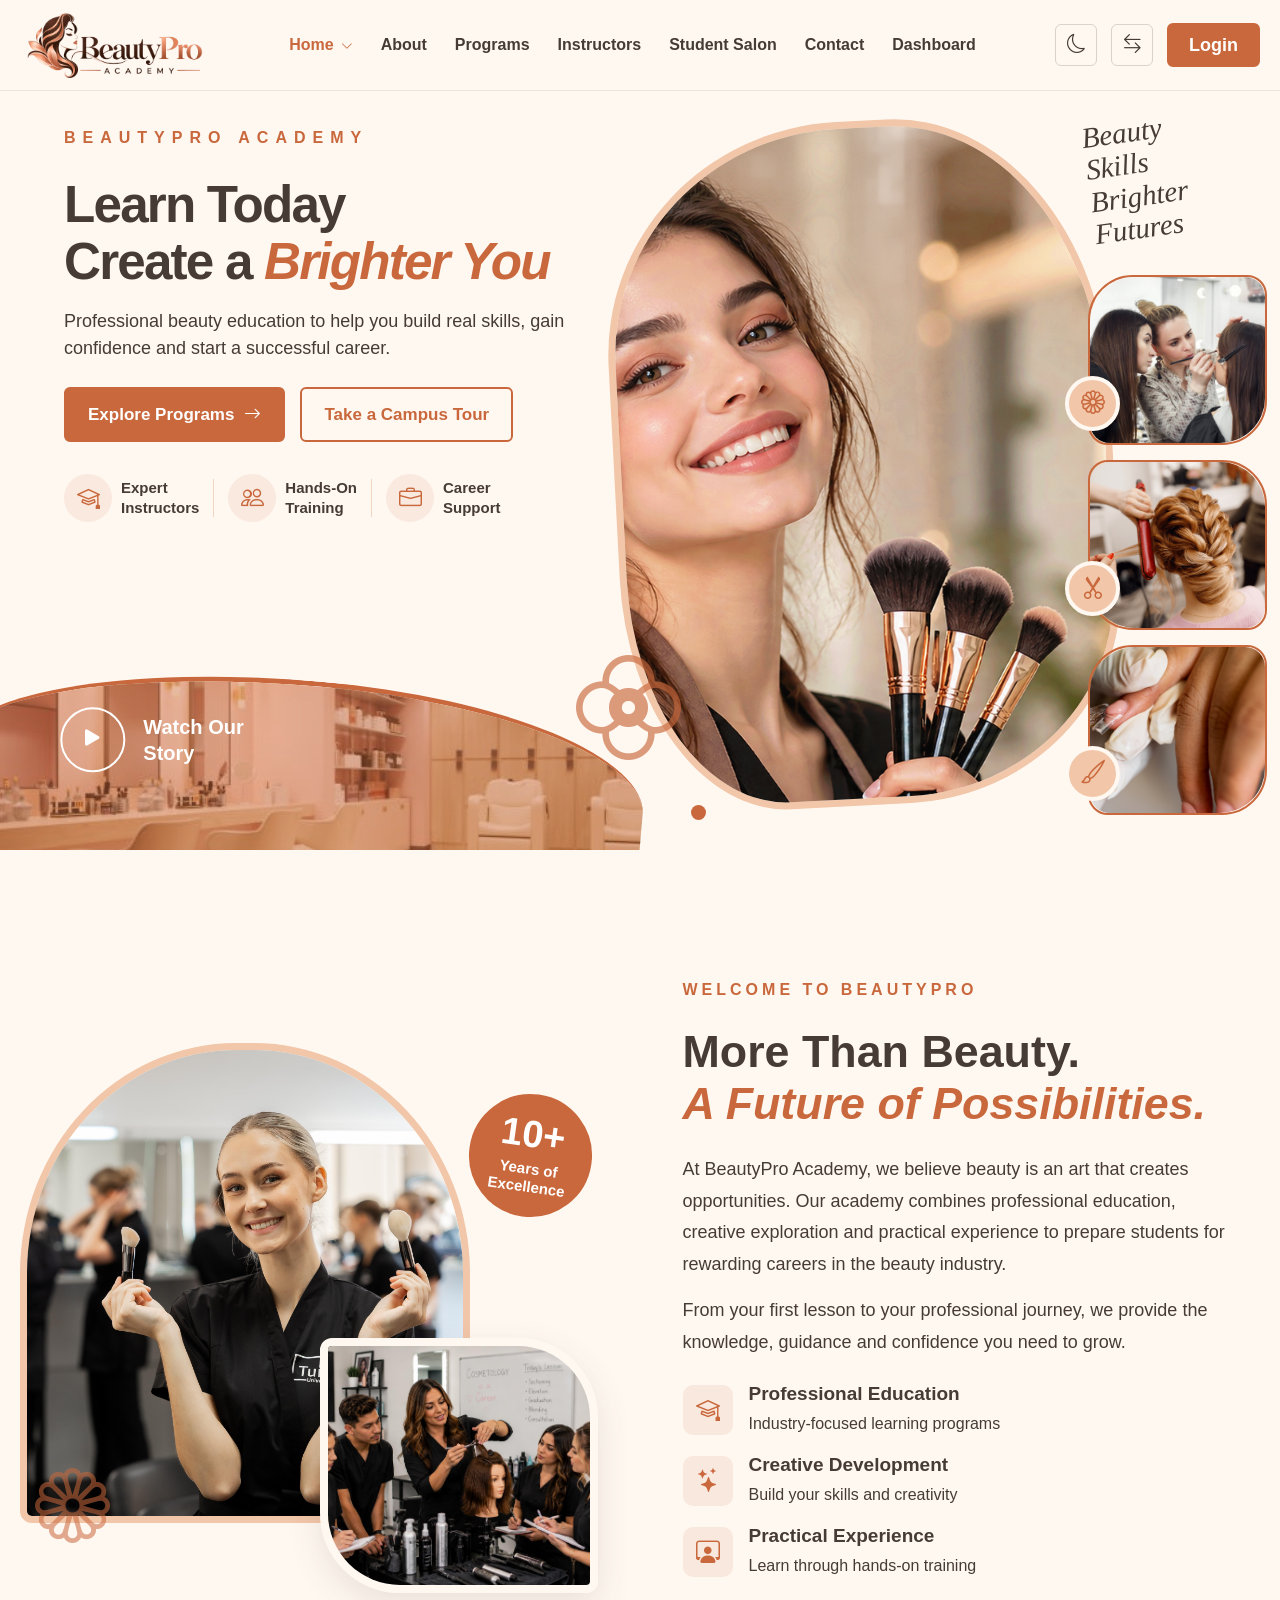
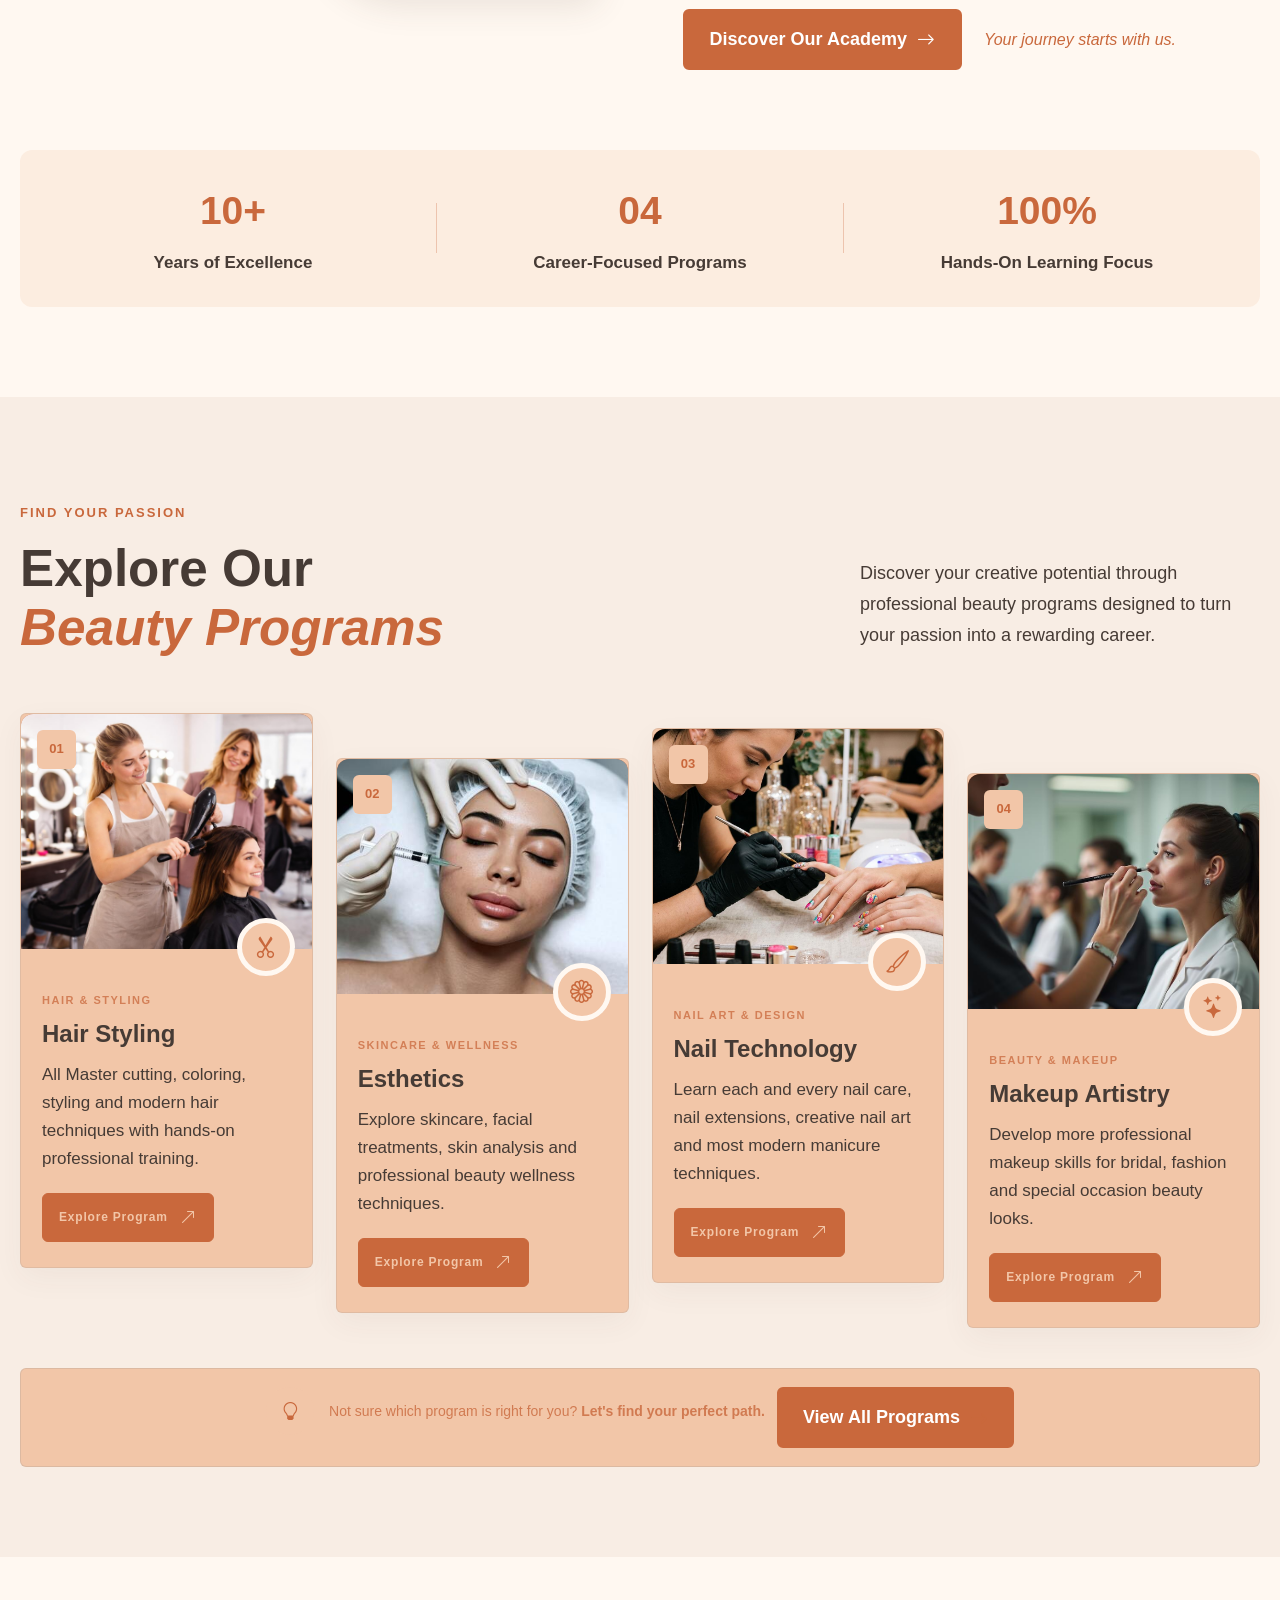
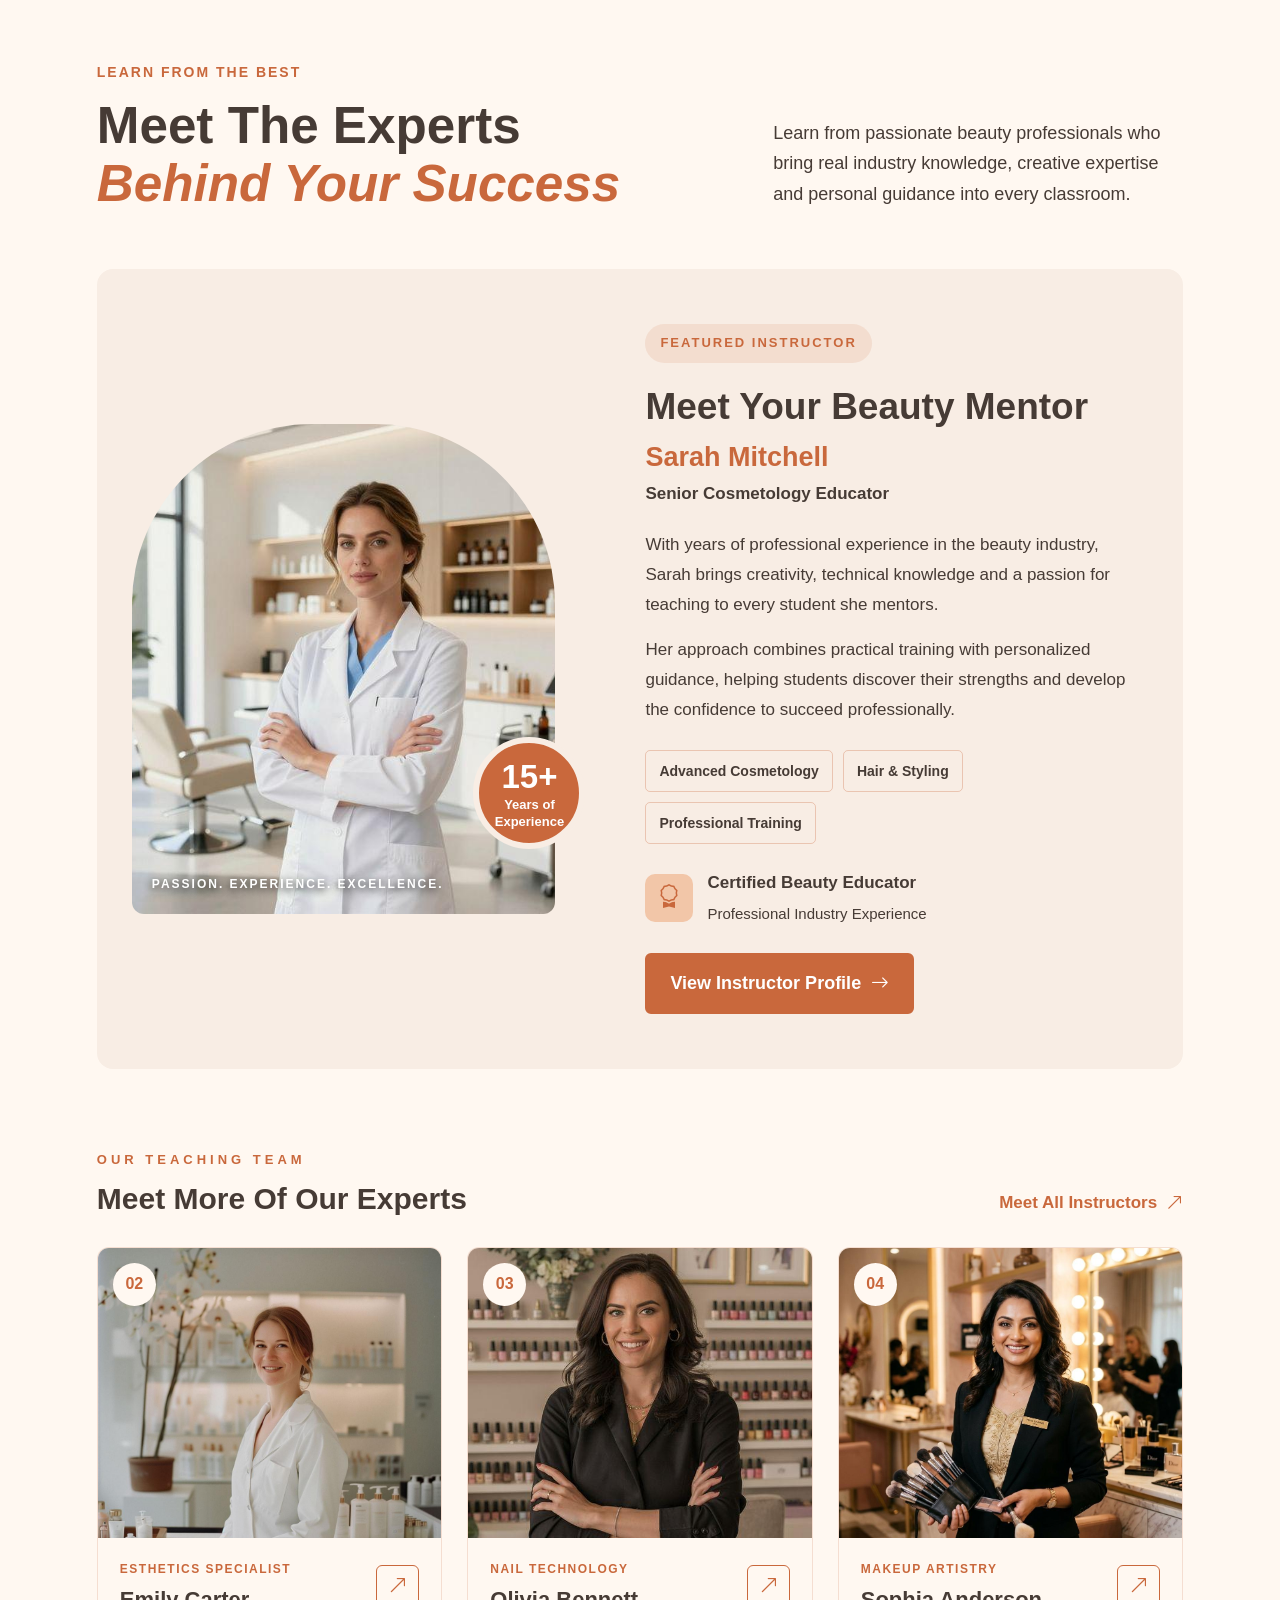
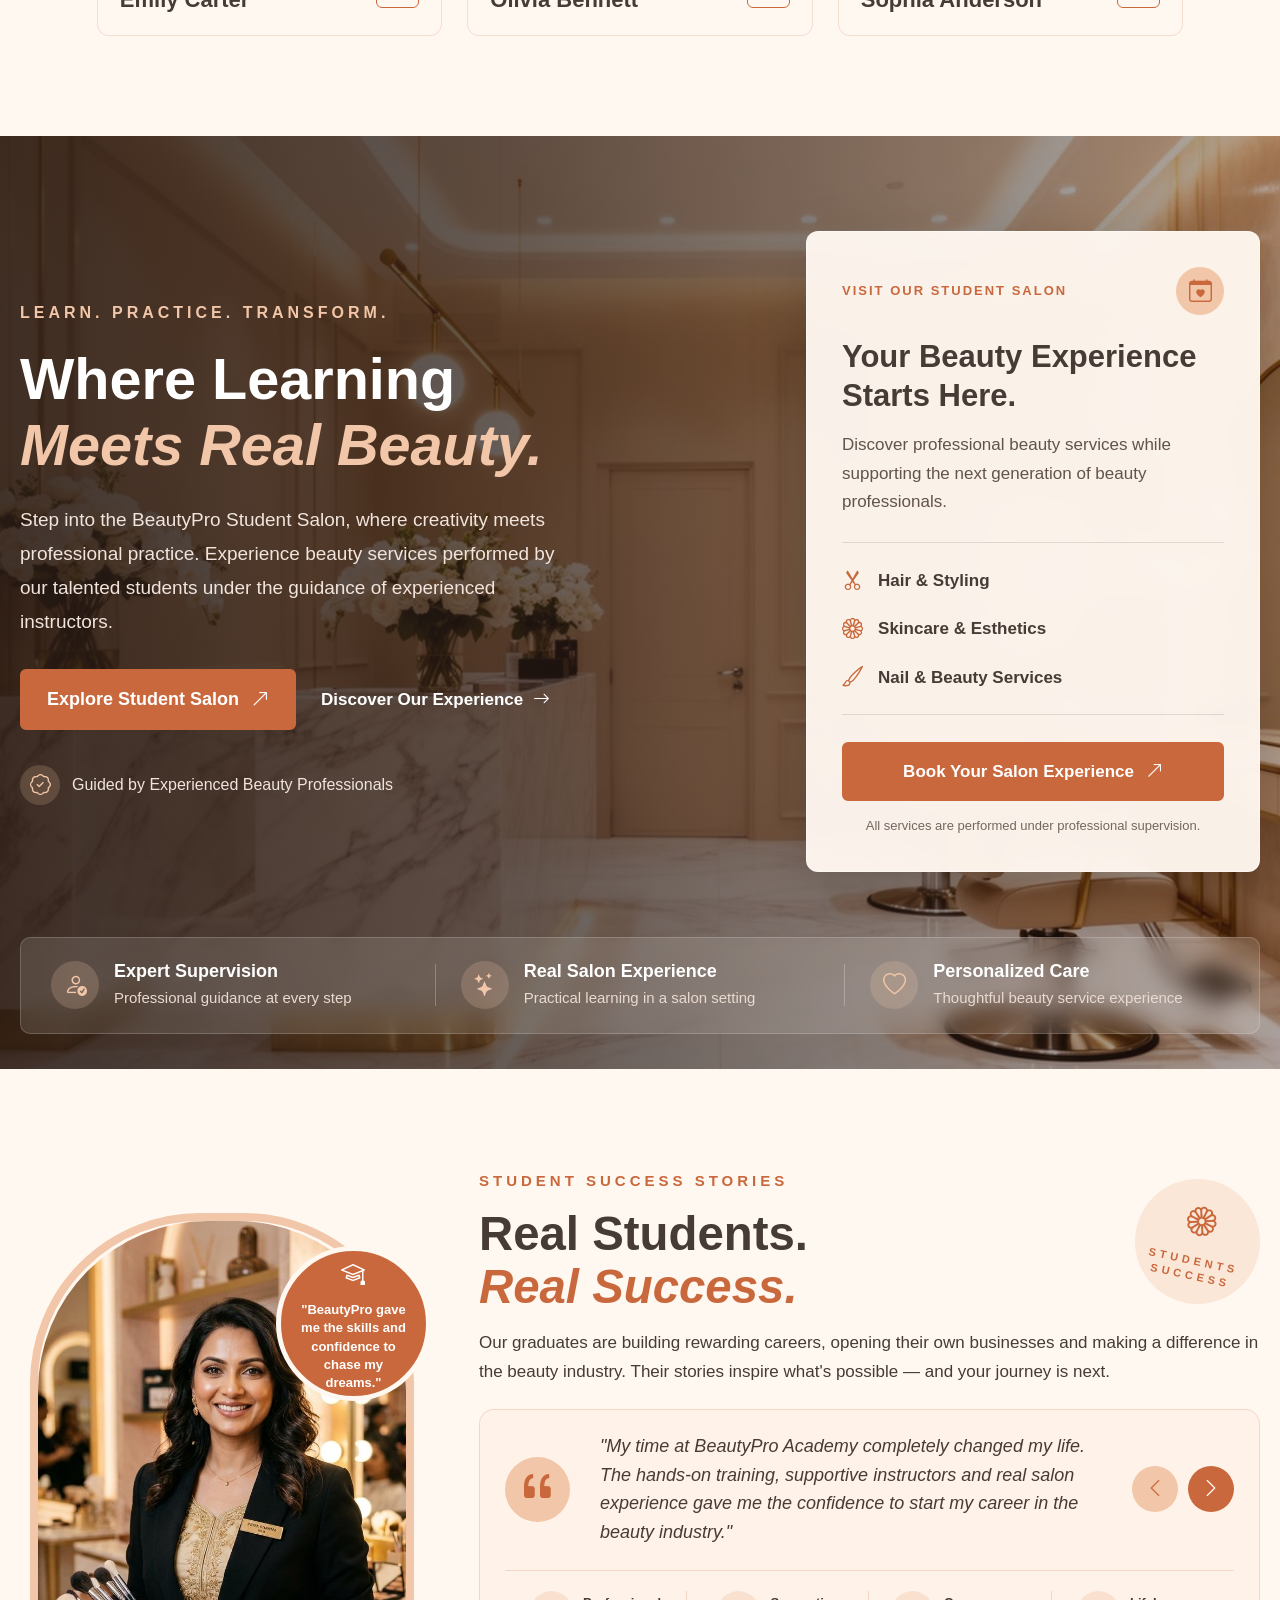
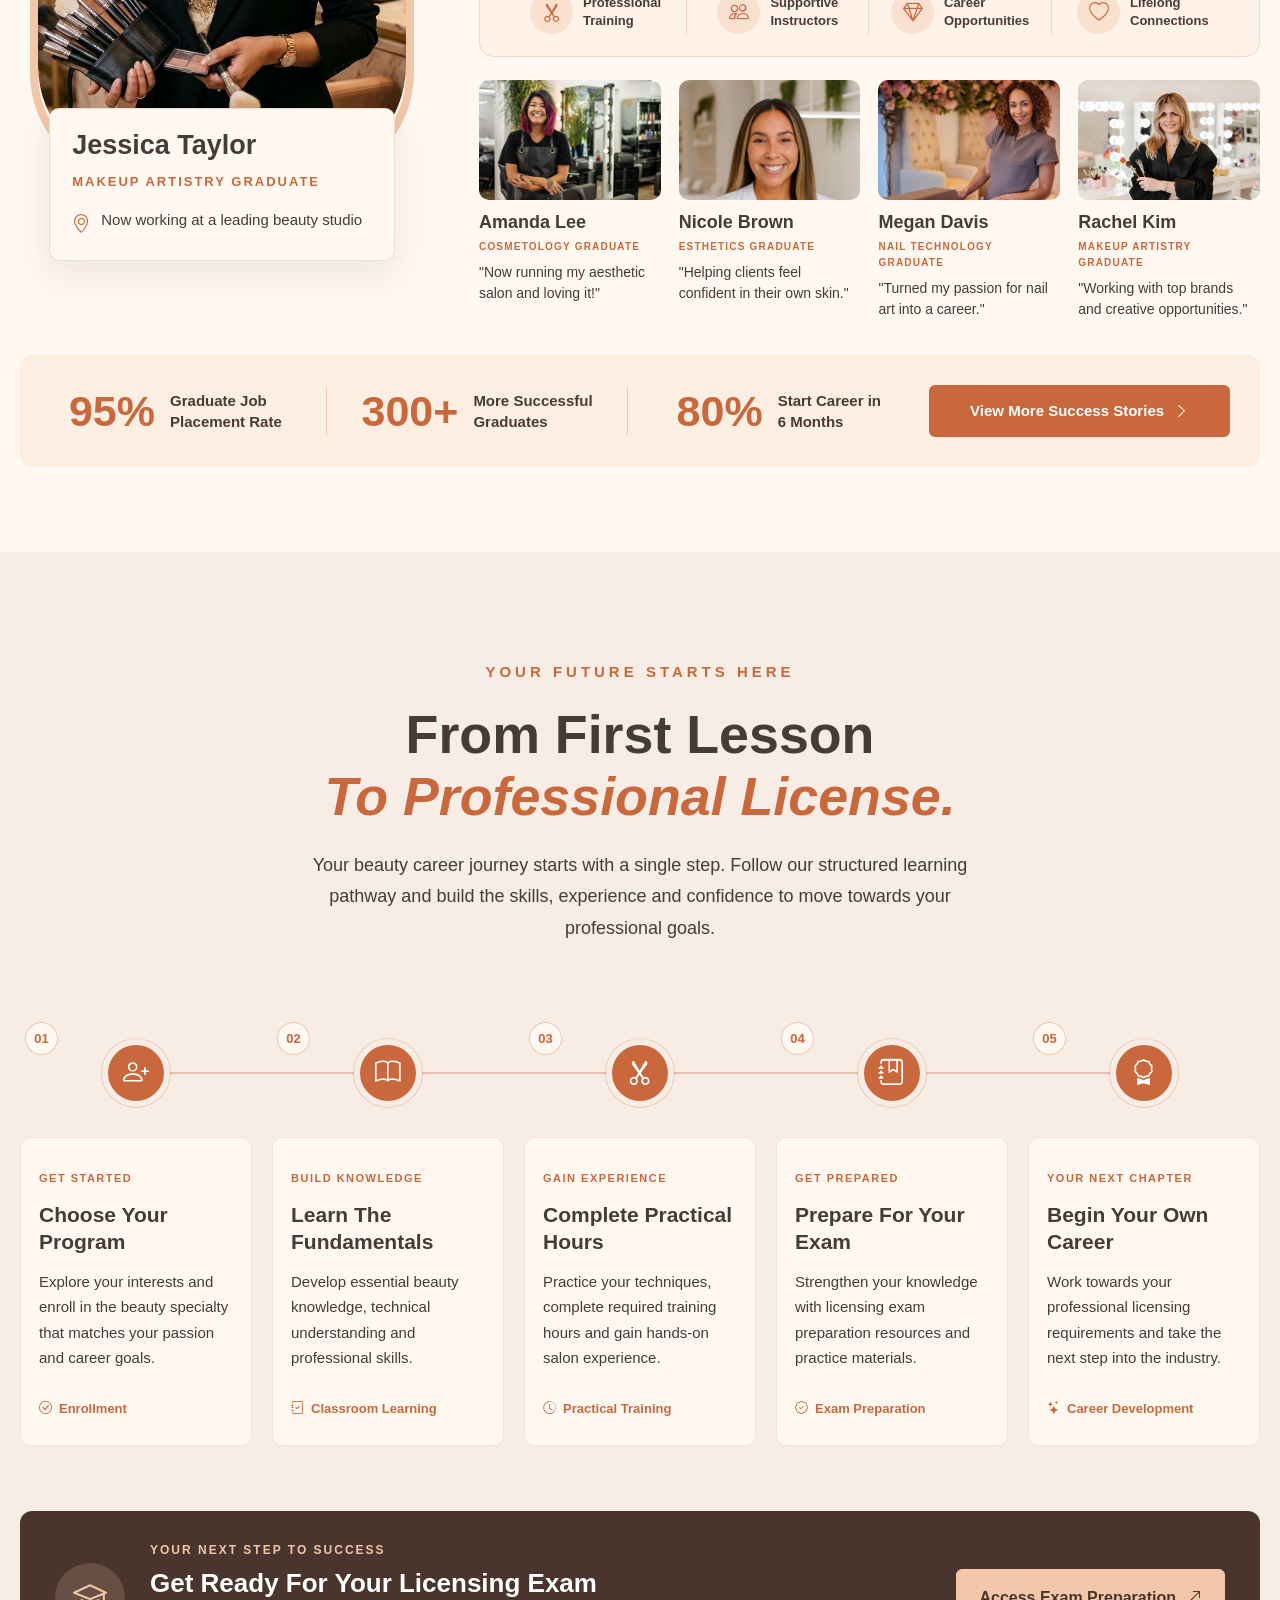
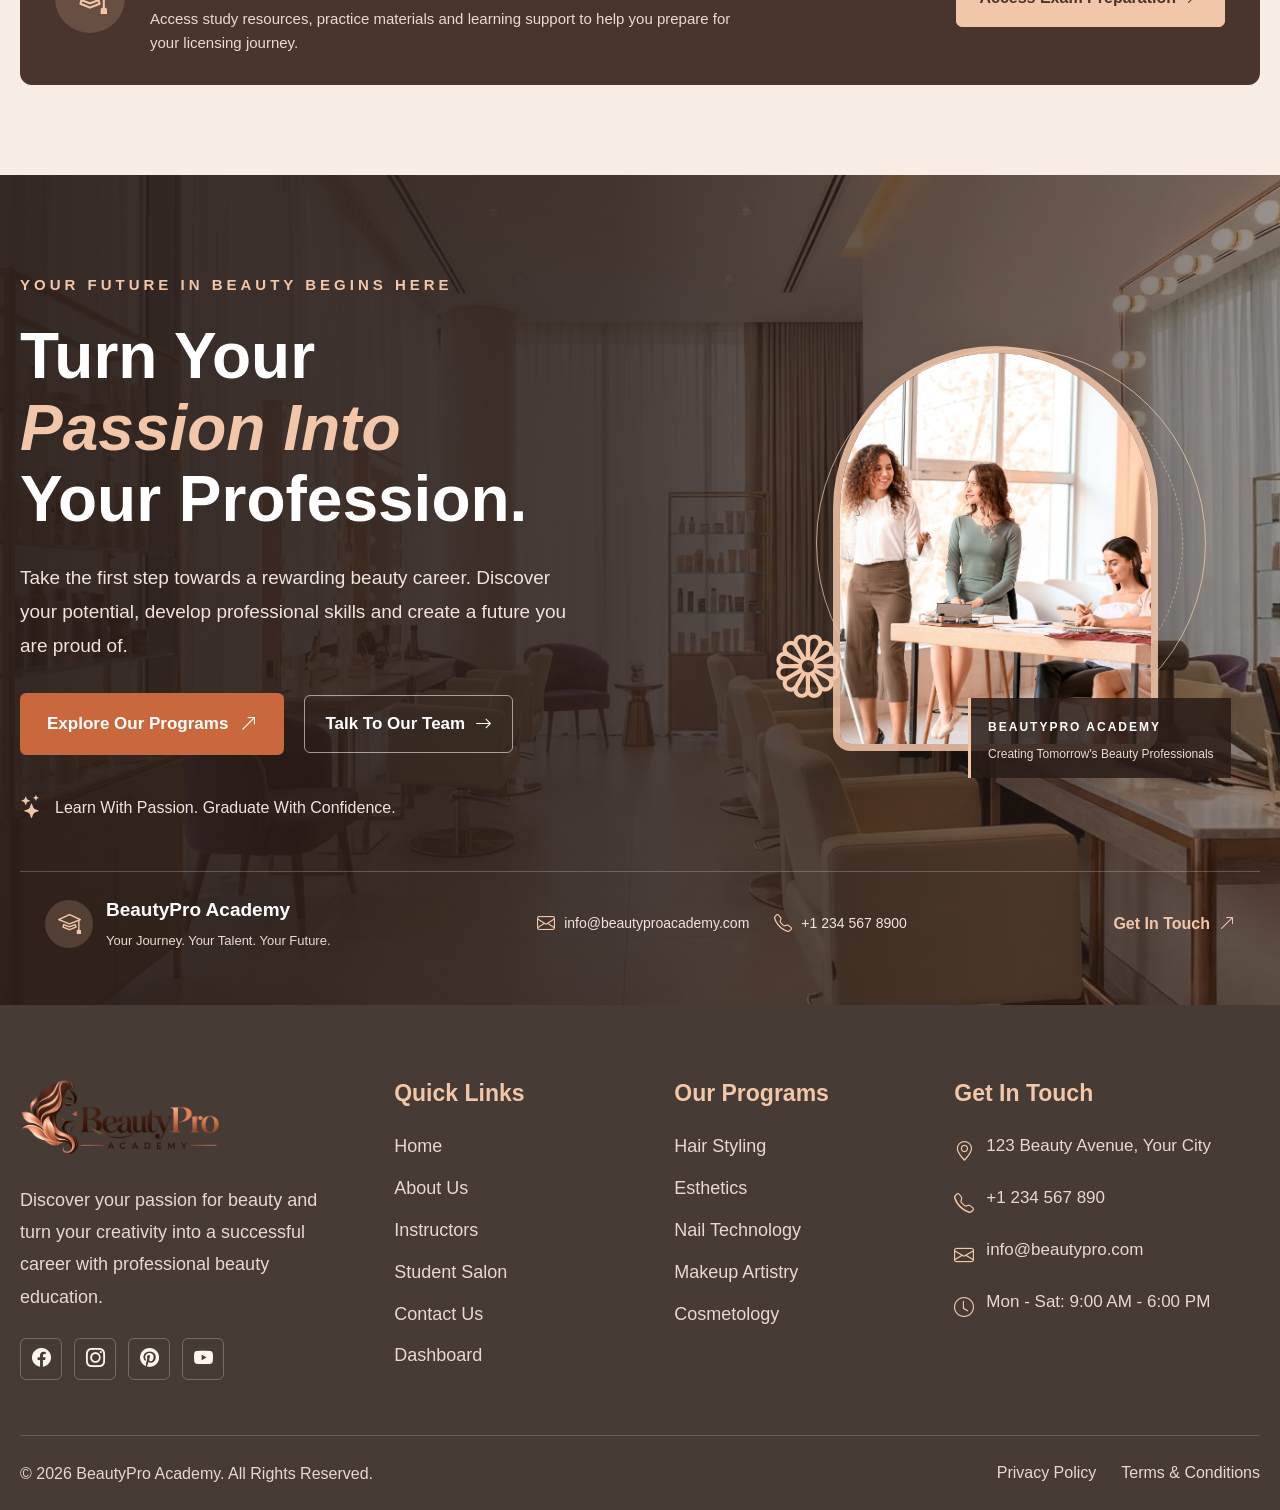
==== commit f9797de3: "Add files via upload" ====
--- a/index.html
+++ b/index.html
@@ -554,7 +554,7 @@
                         <h3>Hair Styling</h3>
 
                         <p>
-                            Master cutting, coloring, styling and
+                            All Master cutting, coloring, styling and
                             modern hair techniques with hands-on
                             professional training.
                         </p>
@@ -634,8 +634,8 @@
                         <h3>Nail Technology</h3>
 
                         <p>
-                            Learn nail care, extensions, creative
-                            nail art and modern manicure
+                            Learn each and every nail care, nail extensions, creative
+                            nail art and most modern manicure
                             techniques.
                         </p>
 
@@ -674,7 +674,7 @@
                         <h3>Makeup Artistry</h3>
 
                         <p>
-                            Develop professional makeup skills
+                            Develop more professional makeup skills
                             for bridal, fashion and special
                             occasion beauty looks.
                         </p>
@@ -1273,7 +1273,7 @@
 
                             <h4>Amanda Lee</h4>
                             <span>COSMETOLOGY GRADUATE</span>
-                            <p>"Now running my own salon and loving it!"</p>
+                            <p>"Now running my aesthetic salon and loving it!"</p>
 
                         </article>
 
@@ -1330,14 +1330,14 @@
 
                 <div class="bp-success-stat">
                     <strong>300+</strong>
-                    <span>Successful<br>Graduates</span>
+                    <span>More Successful<br>Graduates</span>
                 </div>
 
                 <div class="bp-success-divider"></div>
 
                 <div class="bp-success-stat">
                     <strong>80%</strong>
-                    <span>Start Their Career in<br>6 Months</span>
+                    <span>Start Career in<br>6 Months</span>
                 </div>
 
                 <div class="bp-success-cta">
@@ -1445,7 +1445,7 @@
                         <p>
                             Develop essential beauty knowledge,
                             technical understanding and
-                            professional classroom skills.
+                            professional skills.
                         </p>
 
                         <span class="bp-journey-duration">
@@ -1545,12 +1545,12 @@
                             YOUR NEXT CHAPTER
                         </span>
 
-                        <h3>Begin Your Career</h3>
+                        <h3>Begin Your Own Career</h3>
 
                         <p>
                             Work towards your professional
                             licensing requirements and take
-                            the next step into the beauty industry.
+                            the next step into the industry.
                         </p>
 
                         <span class="bp-journey-duration">
@@ -1759,7 +1759,7 @@
                 <div class="footer-column footer-brand">
 
                     <a href="index.html" class="footer-logo">
-                        <img src="images/logo.png" alt="BeautyPro Academy">
+                        <img src="images/logo-white.png" alt="BeautyPro Academy">
                     </a>
 
                     <p>
--- a/css/style.css
+++ b/css/style.css
@@ -0,0 +1,25917 @@
+/* ================================
+   ROOT VARIABLES
+================================ */
+
+:root {
+    --primary-color: #C9683C;
+    --secondary-color: #F2C6A8;
+
+    --background-color: #FFF8F1;
+    --text-color: #463B35;
+    --white-color: #FFFFFF;
+
+    --heading-font: 'Archivo', sans-serif;
+    --body-font: 'Karla', sans-serif;
+
+    --transition: all 0.3s ease;
+}
+
+
+/* ================================
+   RESET CSS
+================================ */
+
+* {
+    margin: 0;
+    padding: 0;
+    box-sizing: border-box;
+}
+
+html {
+    scroll-behavior: smooth;
+}
+
+body {
+    font-family: var(--body-font);
+    font-size: 18px;
+    font-weight: 400;
+    line-height: 1.6;
+    color: var(--text-color);
+    background-color: var(--background-color);
+    overflow-x: hidden;
+}
+
+h1,
+h2,
+h3,
+h4,
+h5,
+h6 {
+    font-family: var(--heading-font);
+    font-weight: 600;
+    line-height: 1.2;
+    color: var(--text-color);
+}
+
+p {
+    font-family: var(--body-font);
+    font-weight: 400;
+    line-height: 1.7;
+}
+
+a {
+    text-decoration: none;
+    color: inherit;
+    transition: var(--transition);
+}
+
+ul,
+ol {
+    list-style: none;
+}
+
+img {
+    max-width: 100%;
+    display: block;
+}
+
+button,
+input,
+textarea,
+select {
+    font-family: var(--body-font);
+}
+
+button {
+    cursor: pointer;
+    border: none;
+    outline: none;
+}
+
+
+/* ================================
+   COMMON UTILITIES
+================================ */
+
+.container {
+    width: 100%;
+    max-width: 1320px;
+    margin: 0 auto;
+    padding: 0 20px;
+}
+
+.section-padding {
+    padding: 90px 0;
+}
+
+.section-title {
+    font-family: var(--heading-font);
+    font-size: 42px;
+    font-weight: 600;
+    line-height: 1.2;
+}
+
+.section-description {
+    font-size: 18px;
+    font-weight: 400;
+    line-height: 1.7;
+}
+
+/* ================================
+   PRIMARY BUTTON
+================================ */
+
+.btn-primary {
+    display: inline-flex;
+    align-items: center;
+    justify-content: center;
+    gap: 10px;
+    padding: 14px 30px;
+
+    background-color: var(--primary-color);
+    color: var(--white-color);
+
+    font-family: var(--body-font);
+    font-size: 18px;
+    font-weight: 600;
+
+    border: 2px solid var(--primary-color);
+    border-radius: 6px;
+
+    transition: var(--transition);
+    cursor: pointer;
+}
+
+.btn-primary:hover {
+    background-color: transparent;
+    color: var(--primary-color);
+}
+
+
+/* ================================
+   SECONDARY BUTTON
+================================ */
+
+.btn-secondary {
+    display: inline-flex;
+    align-items: center;
+    justify-content: center;
+    gap: 10px;
+    padding: 14px 30px;
+
+    background-color: transparent;
+    color: var(--primary-color);
+
+    font-family: var(--body-font);
+    font-size: 18px;
+    font-weight: 600;
+
+    border: 2px solid var(--primary-color);
+    border-radius: 6px;
+
+    transition: var(--transition);
+    cursor: pointer;
+}
+
+.btn-secondary:hover {
+    background-color: var(--primary-color);
+    color: var(--white-color);
+}
+
+/*******************************************************Header****************************************************************/
+
+/* =====================================
+   HEADER
+===================================== */
+
+.main-header {
+    width: 100%;
+    position: fixed;
+    top: 0;
+    left: 0;
+    z-index: 9999;
+    background: var(--background-color);
+    border-bottom: 1px solid rgba(70, 59, 53, 0.10);
+    transition: var(--transition);
+}
+
+.header-wrapper {
+    min-height: 90px;
+    display: flex;
+    align-items: center;
+    justify-content: space-between;
+    gap: 25px;
+}
+
+/* LOGO */
+
+.header-logo {
+    display: flex;
+    align-items: center;
+    flex-shrink: 0;
+}
+
+.header-logo img {
+    width: 190px;
+    height: 65px;
+    object-fit: contain;
+}
+
+/* DESKTOP NAVIGATION */
+
+.desktop-nav {
+    display: flex;
+    align-items: center;
+    justify-content: center;
+    flex: 1;
+}
+
+.nav-menu {
+    display: flex;
+    align-items: center;
+    justify-content: center;
+    gap: 28px;
+    flex-wrap: nowrap;
+}
+
+.nav-item {
+    position: relative;
+}
+
+.nav-link {
+    display: flex;
+    align-items: center;
+    gap: 7px;
+    white-space: nowrap;
+    font-size: 16px;
+    font-weight: 600;
+    color: var(--text-color);
+    padding: 12px 0;
+    transition: var(--transition);
+}
+
+.nav-link:hover,
+.nav-item:hover>.nav-link {
+    color: var(--primary-color);
+}
+
+.nav-link i {
+    font-size: 12px;
+}
+
+.nav-link .bi-chevron-down {
+    position: relative;
+    top: 2px;
+}
+
+/* DROPDOWN */
+
+.dropdown-menu {
+    position: absolute;
+    z-index: 10000;
+    top: 100%;
+    left: 0;
+    min-width: 190px;
+    padding: 12px 0;
+    background: var(--background-color);
+    border: 1px solid rgba(70, 59, 53, 0.10);
+    border-radius: 8px;
+    box-shadow: 0 10px 30px rgba(0, 0, 0, 0.08);
+    opacity: 0;
+    visibility: hidden;
+    transform: translateY(10px);
+    transition: var(--transition);
+}
+
+.home-dropdown:hover .dropdown-menu {
+    opacity: 1;
+    visibility: visible;
+    transform: translateY(0);
+}
+
+.home-dropdown:focus-within .dropdown-menu {
+    opacity: 1;
+    visibility: visible;
+    transform: translateY(0);
+}
+
+.dropdown-menu a {
+    display: block;
+    padding: 10px 20px;
+    font-size: 17px;
+    font-weight: 500;
+    color: var(--text-color);
+}
+
+.dropdown-menu a:hover {
+    color: var(--primary-color);
+    background: var(--secondary-color);
+}
+
+/* HEADER ACTIONS */
+
+.header-actions {
+    display: flex;
+    align-items: center;
+    gap: 14px;
+    flex-shrink: 0;
+}
+
+.header-icon-btn {
+    width: 42px;
+    height: 42px;
+    display: flex;
+    align-items: center;
+    justify-content: center;
+    background: transparent;
+    border: 1px solid rgba(70, 59, 53, 0.20);
+    border-radius: 6px;
+    color: var(--text-color);
+    font-size: 19px;
+    transition: var(--transition);
+}
+
+.header-icon-btn:hover {
+    background: var(--primary-color);
+    color: var(--white-color);
+    border-color: var(--primary-color);
+}
+
+/* HEADER LOGIN */
+
+.header-login {
+    padding: 6px 20px;
+    font-size: 18px;
+}
+
+/* MENU TOGGLE */
+
+.menu-toggle {
+    display: none;
+    width: 45px;
+    height: 45px;
+    align-items: center;
+    justify-content: center;
+    background: var(--primary-color);
+    color: var(--white-color);
+    font-size: 27px;
+    border-radius: 6px;
+}
+
+/* MOBILE NAVIGATION */
+
+.mobile-nav {
+    display: none;
+}
+
+/* Compact desktop header before the tablet navigation breakpoint. */
+@media (min-width: 1025px) and (max-width: 1200px) {
+    .header-wrapper {
+        gap: 14px;
+    }
+
+    .header-logo img {
+        width: 160px;
+    }
+
+    .nav-menu {
+        gap: 11px;
+    }
+
+    .nav-link {
+        font-size: 14px;
+    }
+
+    .header-actions {
+        gap: 8px;
+    }
+
+    .header-icon-btn {
+        width: 38px;
+        height: 38px;
+    }
+
+    .header-login {
+        padding-right: 12px;
+        padding-left: 12px;
+        font-size: 16px;
+    }
+}
+
+/* =====================================
+   RESPONSIVE HEADER
+===================================== */
+
+@media (max-width: 1024px) {
+
+    .header-wrapper {
+        min-height: 80px;
+    }
+
+    .desktop-nav,
+    .header-actions {
+        display: none;
+    }
+
+    .menu-toggle {
+        display: flex;
+    }
+
+    .mobile-nav {
+        display: block;
+        position: absolute;
+        top: 100%;
+        left: 0;
+        width: 100%;
+        max-width: 100vw;
+        max-height: calc(100vh - 80px);
+        overflow-y: auto;
+        overflow-x: hidden;
+        padding: 0 25px;
+        background: var(--background-color);
+        border-top: 1px solid rgba(70, 59, 53, 0.10);
+        box-shadow: 0 12px 25px rgba(0, 0, 0, 0.08);
+
+        opacity: 0;
+        visibility: hidden;
+        transform: translateY(-10px);
+        transition: var(--transition);
+    }
+
+    .mobile-nav.active {
+        opacity: 1;
+        visibility: visible;
+        transform: translateY(0);
+    }
+
+    .mobile-menu {
+        display: flex;
+        flex-direction: column;
+        padding: 15px 0;
+    }
+
+    .mobile-menu>li {
+        width: 100%;
+        border-bottom: 1px solid rgba(70, 59, 53, 0.10);
+    }
+
+    .mobile-menu>li>a,
+    .mobile-home-btn {
+        width: 100%;
+        display: flex;
+        align-items: center;
+        justify-content: space-between;
+        padding: 14px 5px;
+        background: transparent;
+        color: var(--text-color);
+        font-size: 18px;
+        font-weight: 600;
+        text-align: left;
+        white-space: nowrap;
+    }
+
+    .mobile-menu a:hover,
+    .mobile-home-btn:hover {
+        color: var(--primary-color);
+    }
+
+    /* MOBILE DROPDOWN */
+
+    .mobile-dropdown {
+        display: none;
+        padding: 0 15px 10px;
+    }
+
+    .mobile-home-dropdown.active .mobile-dropdown {
+        display: block;
+    }
+
+    .mobile-dropdown a {
+        display: block;
+        padding: 10px 5px;
+        font-size: 17px;
+        color: var(--text-color);
+        white-space: nowrap;
+    }
+
+    /* MOBILE ACTIONS */
+
+    .mobile-actions {
+        padding: 18px 0 25px;
+    }
+
+    .mobile-toggle-group {
+        display: flex;
+        align-items: center;
+        gap: 12px;
+        margin-bottom: 20px;
+    }
+
+    .mobile-action-btn {
+        flex: 1;
+        display: flex;
+        align-items: center;
+        justify-content: center;
+        gap: 9px;
+        padding: 12px 10px;
+        background: transparent;
+        border: 1px solid rgba(70, 59, 53, 0.20);
+        border-radius: 6px;
+        color: var(--text-color);
+        font-size: 16px;
+        font-weight: 600;
+        transition: var(--transition);
+    }
+
+    .mobile-action-btn i {
+        font-size: 19px;
+    }
+
+    .mobile-action-btn:hover {
+        background: var(--primary-color);
+        color: var(--white-color);
+        border-color: var(--primary-color);
+    }
+
+    .mobile-login {
+        width: 100%;
+        padding: 13px 20px;
+        font-size: 18px;
+        justify-content: center;
+    }
+}
+
+@media (max-width: 768px) {
+    .mobile-nav {
+        padding-right: 20px;
+        padding-left: 20px;
+    }
+
+    .mobile-menu {
+        padding-top: 12px;
+        padding-bottom: 12px;
+    }
+
+    .mobile-menu>li>a,
+    .mobile-home-btn {
+        padding-top: 13px;
+        padding-bottom: 13px;
+    }
+}
+
+/* SMALL MOBILE */
+
+@media (max-width: 480px) {
+
+    .header-wrapper {
+        min-height: 72px;
+    }
+
+    .header-logo img {
+        width: 155px;
+        height: 55px;
+    }
+
+    .menu-toggle {
+        width: 42px;
+        height: 42px;
+    }
+
+    .mobile-nav {
+        padding: 0 18px;
+        max-height: calc(100vh - 72px);
+    }
+
+    .mobile-toggle-group {
+        gap: 8px;
+    }
+
+    .mobile-action-btn {
+        font-size: 15px;
+        padding: 11px 6px;
+    }
+}
+
+/* =====================================
+   RTL HEADER
+===================================== */
+
+html[dir="rtl"] .header-wrapper {
+    direction: rtl;
+}
+
+html[dir="rtl"] .nav-menu {
+    direction: rtl;
+}
+
+html[dir="rtl"] .dropdown-menu {
+    left: auto;
+    right: 0;
+}
+
+html[dir="rtl"] .nav-link,
+html[dir="rtl"] .mobile-menu>li>a,
+html[dir="rtl"] .mobile-home-btn {
+    direction: rtl;
+}
+
+html[dir="rtl"] .mobile-dropdown {
+    text-align: right;
+}
+
+html[dir="rtl"] .mobile-action-btn,
+html[dir="rtl"] .mobile-login {
+    direction: rtl;
+}
+
+html[dir="rtl"] .mobile-nav {
+    left: auto;
+    right: 0;
+}
+
+/* =====================================
+   DARK MODE
+===================================== */
+
+html.dark-mode {
+    --background-color: #241D1A;
+    --text-color: #F5E9E0;
+    --white-color: #FFFFFF;
+}
+
+html.dark-mode .main-header {
+    background: var(--background-color);
+    border-bottom-color: rgba(255, 255, 255, 0.12);
+}
+
+html.dark-mode .dropdown-menu {
+    background: #302723;
+    border-color: rgba(255, 255, 255, 0.12);
+}
+
+html.dark-mode .dropdown-menu a:hover {
+    color: #463B35;
+}
+
+html.dark-mode .header-icon-btn,
+html.dark-mode .mobile-action-btn {
+    border-color: rgba(255, 255, 255, 0.20);
+}
+
+html.dark-mode .mobile-nav {
+    background: var(--background-color);
+    border-color: rgba(255, 255, 255, 0.12);
+}
+
+html.dark-mode .mobile-menu>li {
+    border-color: rgba(255, 255, 255, 0.12);
+}
+
+/* Keep current-page navigation visible in every color mode and viewport. */
+.nav-link.active,
+.home-dropdown.has-current-page>.nav-link,
+.dropdown-menu a.active,
+.mobile-menu a.active,
+.mobile-home-dropdown.has-current-page>.mobile-home-btn {
+    color: var(--primary-color);
+}
+
+.dropdown-menu a.active {
+    background: rgba(201, 104, 60, 0.08);
+}
+
+html.dark-mode .dropdown-menu a.active,
+html.dark-mode .dropdown-menu a.active:hover {
+    color: var(--primary-color);
+}
+
+.mobile-menu a.active,
+.mobile-home-dropdown.has-current-page>.mobile-home-btn {
+    color: var(--primary-color);
+}
+
+body {
+    padding-top: 90px;
+}
+
+@media (max-width: 1024px) {
+    body {
+        padding-top: 80px;
+    }
+}
+
+@media (max-width: 480px) {
+    body {
+        padding-top: 72px;
+    }
+}
+
+@media (max-width: 480px) {
+    .header-logo {
+        margin-inline-start: -20px;
+    }
+}
+
+@media (min-width: 481px) and (max-width: 820px) {
+    .header-logo {
+        margin-left: -20px;
+    }
+}
+
+/*****************************************************Footer******************************************************/
+
+/* =====================================
+   FOOTER
+===================================== */
+
+.main-footer {
+    background-color: #463B35;
+    color: #FFF8F1;
+    padding: 75px 0 0;
+}
+
+/* FOOTER TOP */
+
+.footer-top {
+    display: grid;
+    grid-template-columns: 1.4fr 1fr 1fr 1.3fr;
+    gap: 45px;
+    padding-bottom: 55px;
+}
+
+/* FOOTER BRAND */
+
+.footer-logo {
+    display: inline-block;
+    margin-bottom: 20px;
+}
+
+.footer-logo img {
+    width: 200px;
+    height: 75px;
+    object-fit: contain;
+}
+
+.footer-brand p {
+    max-width: 320px;
+    color: #E8D8CE;
+    font-size: 18px;
+    line-height: 1.8;
+    margin-bottom: 25px;
+}
+
+/* SOCIAL ICONS */
+
+.footer-socials {
+    display: flex;
+    align-items: center;
+    gap: 12px;
+}
+
+.footer-socials a {
+    width: 42px;
+    height: 42px;
+    display: flex;
+    align-items: center;
+    justify-content: center;
+    border: 1px solid rgba(255, 255, 255, 0.25);
+    border-radius: 6px;
+    color: #FFF8F1;
+    font-size: 19px;
+    transition: var(--transition);
+}
+
+.footer-socials a:hover {
+    background: var(--primary-color);
+    border-color: var(--primary-color);
+    color: #FFFFFF;
+    transform: translateY(-3px);
+}
+
+/* FOOTER HEADINGS */
+
+.footer-column h3 {
+    color: #F2C6A8;
+    font-family: var(--heading-font);
+    font-size: 23px;
+    font-weight: 600;
+    margin-bottom: 25px;
+}
+
+/* FOOTER LINKS */
+
+.footer-links {
+    display: flex;
+    flex-direction: column;
+    gap: 13px;
+}
+
+.footer-links a {
+    color: #E8D8CE;
+    font-size: 18px;
+    transition: var(--transition);
+}
+
+.footer-links a:hover {
+    color: #F2C6A8;
+    padding-left: 6px;
+}
+
+/* CONTACT DETAILS */
+
+.contact-list {
+    display: flex;
+    flex-direction: column;
+    gap: 17px;
+}
+
+.contact-list li {
+    display: flex;
+    align-items: flex-start;
+    gap: 12px;
+    color: #E8D8CE;
+    font-size: 17px;
+}
+
+.contact-list li i {
+    color: #F2C6A8;
+    font-size: 20px;
+    flex-shrink: 0;
+    margin-top: 3px;
+}
+
+.contact-list li a {
+    color: #E8D8CE;
+    overflow-wrap: anywhere;
+}
+
+.contact-list li a:hover {
+    color: #F2C6A8;
+}
+
+/* FOOTER BUTTON */
+
+.footer-contact-btn {
+    margin-top: 25px;
+    padding: 12px 22px;
+    font-size: 18px;
+}
+
+/* FOOTER BOTTOM */
+
+.footer-bottom {
+    min-height: 75px;
+    border-top: 1px solid rgba(255, 255, 255, 0.18);
+    display: flex;
+    align-items: center;
+    justify-content: space-between;
+    gap: 20px;
+}
+
+.footer-bottom p {
+    color: #E8D8CE;
+    font-size: 16px;
+}
+
+.footer-bottom-links {
+    display: flex;
+    align-items: center;
+    gap: 25px;
+}
+
+.footer-bottom-links a {
+    color: #E8D8CE;
+    font-size: 16px;
+    transition: var(--transition);
+}
+
+.footer-bottom-links a:hover {
+    color: #F2C6A8;
+}
+
+/* =====================================
+   TABLET VIEW
+===================================== */
+
+@media (max-width: 1024px) {
+
+    .footer-top {
+        grid-template-columns: repeat(2, 1fr);
+        gap: 45px 35px;
+    }
+
+    .footer-brand p {
+        max-width: 100%;
+    }
+
+}
+
+
+/* =====================================
+   MOBILE VIEW
+===================================== */
+
+@media (max-width: 600px) {
+
+    .main-footer {
+        padding-top: 55px;
+    }
+
+    .footer-top {
+        grid-template-columns: 1fr;
+        gap: 38px;
+        padding-bottom: 40px;
+    }
+
+    .footer-logo img {
+        width: 180px;
+    }
+
+    .footer-column h3 {
+        font-size: 22px;
+        margin-bottom: 18px;
+    }
+
+    .footer-brand p {
+        font-size: 17px;
+    }
+
+    .footer-links {
+        gap: 12px;
+    }
+
+    .footer-bottom {
+        flex-direction: column;
+        justify-content: center;
+        text-align: center;
+        padding: 22px 0;
+        gap: 15px;
+    }
+
+    .footer-bottom-links {
+        flex-wrap: wrap;
+        justify-content: center;
+        gap: 15px;
+    }
+
+}
+
+/* =====================================
+   FOOTER RTL
+===================================== */
+
+html[dir="rtl"] .footer-top {
+    direction: rtl;
+}
+
+html[dir="rtl"] .footer-brand p,
+html[dir="rtl"] .footer-column h3,
+html[dir="rtl"] .footer-links,
+html[dir="rtl"] .contact-list {
+    text-align: right;
+}
+
+html[dir="rtl"] .footer-links a:hover {
+    padding-left: 0;
+    padding-right: 6px;
+}
+
+html[dir="rtl"] .contact-list li {
+    flex-direction: row;
+}
+
+html[dir="rtl"] .footer-socials,
+html[dir="rtl"] .footer-bottom,
+html[dir="rtl"] .footer-bottom-links {
+    direction: rtl;
+}
+
+html[dir="rtl"] .footer-bottom {
+    text-align: right;
+}
+
+/* =====================================
+   FOOTER DARK MODE
+===================================== */
+
+html.dark-mode .main-footer {
+    background-color: #181310;
+    color: #F5E9E0;
+    border-top: 1px solid rgba(255, 255, 255, 0.08);
+}
+
+/* FOOTER HEADINGS */
+
+html.dark-mode .footer-column h3 {
+    color: var(--secondary-color);
+}
+
+/* FOOTER TEXT */
+
+html.dark-mode .footer-brand p,
+html.dark-mode .footer-links a,
+html.dark-mode .contact-list li,
+html.dark-mode .contact-list li a,
+html.dark-mode .footer-bottom p,
+html.dark-mode .footer-bottom-links a {
+    color: #D8C9C0;
+}
+
+/* FOOTER LINKS HOVER */
+
+html.dark-mode .footer-links a:hover,
+html.dark-mode .contact-list li a:hover,
+html.dark-mode .footer-bottom-links a:hover {
+    color: var(--secondary-color);
+}
+
+/* CONTACT ICONS */
+
+html.dark-mode .contact-list li i {
+    color: var(--secondary-color);
+}
+
+/* SOCIAL ICONS */
+
+html.dark-mode .footer-socials a {
+    color: #F5E9E0;
+    border-color: rgba(255, 255, 255, 0.20);
+}
+
+html.dark-mode .footer-socials a:hover {
+    background-color: var(--primary-color);
+    border-color: var(--primary-color);
+    color: #FFFFFF;
+}
+
+/* FOOTER BOTTOM */
+
+html.dark-mode .footer-bottom {
+    border-top-color: rgba(255, 255, 255, 0.15);
+}
+
+/*********************************************************Home page 1****************************************************************/
+
+/* =========================================
+   BEAUTYPRO HOME 1 HERO
+========================================= */
+
+.bp-hero {
+    position: relative;
+    width: 100%;
+    min-height: 760px;
+    background: var(--background-color);
+    overflow: hidden;
+}
+
+.bp-hero-inner {
+    position: relative;
+    width: 100%;
+    max-width: 1650px;
+    min-height: 760px;
+    margin: auto;
+}
+
+/* LEFT CONTENT */
+
+.bp-hero-content {
+    position: relative;
+    z-index: 5;
+    width: 51%;
+    padding: 115px 0 170px 5.4%;
+}
+
+.bp-hero-eyebrow {
+    display: block;
+    margin-bottom: 25px;
+    color: var(--primary-color);
+    font-family: var(--body-font);
+    font-size: 16px;
+    font-weight: 600;
+    letter-spacing: 7px;
+}
+
+.bp-hero-title {
+    font-family: var(--heading-font);
+    font-size: clamp(44px, 4.5vw, 76px);
+    font-weight: 600;
+    line-height: 1.13;
+    letter-spacing: -2.5px;
+    color: var(--text-color);
+    margin-bottom: 24px;
+}
+
+.bp-hero-title-line {
+    display: block;
+}
+
+.bp-hero-title em {
+    color: var(--primary-color);
+    font-style: italic;
+    font-weight: 600;
+}
+
+.bp-hero-description {
+    max-width: 590px;
+    font-size: 20px;
+    line-height: 1.6;
+    color: var(--text-color);
+    margin-bottom: 32px;
+}
+
+.bp-hero-buttons {
+    display: flex;
+    align-items: center;
+    flex-wrap: wrap;
+    gap: 25px;
+}
+
+.bp-hero-buttons .btn-primary,
+.bp-hero-buttons .btn-secondary {
+    min-height: 58px;
+    padding: 14px 28px;
+    white-space: nowrap;
+}
+
+/* FEATURE HIGHLIGHTS */
+
+.bp-hero-features {
+    display: flex;
+    align-items: center;
+    gap: 22px;
+    margin-top: 45px;
+}
+
+.bp-hero-feature {
+    display: flex;
+    align-items: center;
+    gap: 12px;
+    font-size: 17px;
+    font-weight: 600;
+    line-height: 1.35;
+    white-space: nowrap;
+}
+
+.bp-feature-icon {
+    width: 58px;
+    height: 58px;
+    display: flex;
+    align-items: center;
+    justify-content: center;
+    flex-shrink: 0;
+    border-radius: 50%;
+    background: rgba(201, 104, 60, 0.10);
+    color: var(--primary-color);
+    font-size: 27px;
+}
+
+.bp-feature-divider {
+    width: 1px;
+    height: 45px;
+    flex-shrink: 0;
+    background: rgba(201, 104, 60, 0.25);
+}
+
+/* =========================================
+   MAIN STUDENT PORTRAIT
+========================================= */
+
+.bp-hero-portrait {
+    position: absolute;
+    z-index: 3;
+    width: 39%;
+    height: 90%;
+    right: 13%;
+    bottom: 0;
+}
+
+.bp-portrait-frame {
+    position: relative;
+    width: 100%;
+    height: 100%;
+    overflow: hidden;
+    border: 7px solid var(--secondary-color);
+    border-radius: 48% 42% 44% 32% / 34% 40% 30% 35%;
+    transform: rotate(-3deg);
+}
+
+.bp-portrait-frame img {
+    width: 100%;
+    height: 100%;
+    object-fit: cover;
+    object-position: 48% center;
+    transform: rotate(3deg) scale(1.12);
+}
+
+/* =========================================
+   RIGHT SPECIALTY IMAGES
+========================================= */
+
+.bp-hero-specialties {
+    position: absolute;
+    z-index: 6;
+    top: 60px;
+    right: 1%;
+    width: 14%;
+    display: flex;
+    flex-direction: column;
+    gap: 15px;
+}
+
+.bp-hero-handwriting {
+    align-self: flex-start;
+    margin-bottom: 15px;
+    color: var(--text-color);
+    font-family: cursive;
+    font-size: 29px;
+    font-style: italic;
+    line-height: 1.12;
+    transform: rotate(-8deg);
+}
+
+.bp-specialty-card {
+    position: relative;
+    width: 100%;
+    height: 170px;
+    border: 2px solid var(--primary-color);
+    border-radius: 45px 20px 45px 20px;
+    overflow: visible;
+}
+
+.bp-specialty-card img {
+    width: 100%;
+    height: 100%;
+    object-fit: cover;
+    border-radius: inherit;
+}
+
+.bp-specialty-two {
+    border-radius: 20px 45px 20px 45px;
+}
+
+.bp-specialty-three {
+    border-radius: 45px 20px 45px 20px;
+}
+
+.bp-specialty-icon {
+    position: absolute;
+    z-index: 2;
+    left: -25px;
+    bottom: 12px;
+    width: 55px;
+    height: 55px;
+    display: flex;
+    align-items: center;
+    justify-content: center;
+    border: 4px solid var(--background-color);
+    border-radius: 50%;
+    background: var(--secondary-color);
+    color: var(--primary-color);
+    font-size: 24px;
+}
+
+/* =========================================
+   BOTTOM SALON IMAGE
+========================================= */
+
+.bp-hero-salon {
+    position: absolute;
+    z-index: 2;
+    bottom: -130px;
+    left: -4%;
+    width: 54%;
+    height: 300px;
+    overflow: hidden;
+    border-top: 5px solid var(--primary-color);
+    border-radius: 52% 48% 0 0 / 32% 35% 0 0;
+    transform: rotate(5deg);
+}
+
+.bp-hero-salon>img {
+    width: 100%;
+    height: 100%;
+    object-fit: cover;
+    transform: rotate(-5deg) scale(1.15);
+}
+
+.bp-salon-overlay {
+    position: absolute;
+    inset: 0;
+    background: rgba(201, 104, 60, 0.45);
+}
+
+.bp-salon-story {
+    position: absolute;
+    z-index: 2;
+    top: 35px;
+    left: 15%;
+    display: flex;
+    align-items: center;
+    gap: 18px;
+    color: #FFFFFF;
+    font-size: 20px;
+    font-weight: 600;
+    line-height: 1.3;
+    transform: rotate(-5deg);
+}
+
+.bp-story-play {
+    width: 65px;
+    height: 65px;
+    display: flex;
+    align-items: center;
+    justify-content: center;
+    border: 2px solid #FFFFFF;
+    border-radius: 50%;
+    font-size: 29px;
+    transition: var(--transition);
+}
+
+.bp-salon-story:hover .bp-story-play {
+    background: var(--primary-color);
+}
+
+/* DECORATIONS */
+
+.bp-hero-flower {
+    position: absolute;
+    z-index: 4;
+    bottom: 55px;
+    left: 45%;
+    color: var(--primary-color);
+    font-size: 105px;
+    opacity: 0.65;
+}
+
+.bp-hero-dot {
+    position: absolute;
+    z-index: 4;
+    bottom: 30px;
+    left: 54%;
+    width: 15px;
+    height: 15px;
+    border-radius: 50%;
+    background: var(--primary-color);
+}
+
+/* =========================================
+   HERO DARK MODE
+========================================= */
+
+html.dark-mode .bp-hero {
+    background: var(--background-color);
+}
+
+html.dark-mode .bp-hero-title,
+html.dark-mode .bp-hero-description,
+html.dark-mode .bp-hero-feature,
+html.dark-mode .bp-hero-handwriting {
+    color: var(--text-color);
+}
+
+html.dark-mode .bp-feature-icon {
+    background: rgba(242, 198, 168, 0.12);
+    color: var(--secondary-color);
+}
+
+html.dark-mode .bp-portrait-frame {
+    border-color: var(--primary-color);
+}
+
+html.dark-mode .bp-specialty-icon {
+    border-color: var(--background-color);
+}
+
+/* =========================================
+   HERO RTL
+========================================= */
+
+html[dir="rtl"] .bp-hero-inner {
+    direction: rtl;
+}
+
+html[dir="rtl"] .bp-hero-content {
+    text-align: right;
+}
+
+html[dir="rtl"] .bp-hero-buttons,
+html[dir="rtl"] .bp-hero-features {
+    direction: rtl;
+}
+
+html[dir="rtl"] .bp-hero-portrait {
+    right: auto;
+    left: 13%;
+}
+
+html[dir="rtl"] .bp-hero-specialties {
+    right: auto;
+    left: 1%;
+}
+
+html[dir="rtl"] .bp-hero-salon {
+    left: auto;
+    right: -4%;
+}
+
+html[dir="rtl"] .bp-salon-story {
+    left: auto;
+    right: 15%;
+}
+
+@media (max-width: 820px) {
+
+    html[dir="rtl"] .bp-hero-portrait {
+        left: auto;
+        right: auto;
+        margin: 25px 12% 0 auto;
+    }
+
+    html[dir="rtl"] .bp-hero-specialties {
+        left: 4%;
+        right: auto;
+    }
+}
+
+/* =====================================
+   HERO LEFT CONTENT - COMPACT
+===================================== */
+
+.bp-hero-content {
+    width: 49%;
+    padding: 85px 0 150px 5%;
+}
+
+/* HEADING */
+
+.bp-hero-title {
+    font-size: clamp(42px, 4vw, 62px);
+    line-height: 1.12;
+    letter-spacing: -1.8px;
+    margin-bottom: 18px;
+}
+
+/* DESCRIPTION */
+
+.bp-hero-description {
+    max-width: 510px;
+    font-size: 18px;
+    line-height: 1.5;
+    margin-bottom: 25px;
+}
+
+/* BUTTONS */
+
+.bp-hero-buttons {
+    gap: 15px;
+}
+
+.bp-hero-buttons .btn-primary,
+.bp-hero-buttons .btn-secondary {
+    min-height: 52px;
+    padding: 12px 22px;
+    font-size: 17px;
+}
+
+/* FEATURES */
+
+.bp-hero-features {
+    gap: 14px;
+    margin-top: 32px;
+}
+
+.bp-hero-feature {
+    gap: 9px;
+    font-size: 15px;
+}
+
+.bp-feature-icon {
+    width: 48px;
+    height: 48px;
+    font-size: 23px;
+}
+
+.bp-feature-divider {
+    height: 38px;
+}
+
+@media (min-width: 821px) and (max-width: 1199px) {
+
+    .bp-hero-content {
+        width: 52%;
+        padding-top: 75px;
+    }
+
+    .bp-hero-title {
+        font-size: 48px;
+    }
+
+    .bp-hero-description {
+        max-width: 440px;
+        font-size: 17px;
+    }
+
+    .bp-hero-features {
+        gap: 9px;
+    }
+
+    .bp-hero-feature {
+        font-size: 14px;
+    }
+}
+
+/* Reduce header to hero spacing */
+
+.bp-hero-content {
+    padding-top: 35px !important;
+}
+
+/* Tablet */
+@media (max-width: 820px) {
+    .bp-hero-content {
+        padding-top: 30px !important;
+    }
+}
+
+/* Mobile */
+@media (max-width: 600px) {
+    .bp-hero-content {
+        padding-top: 25px !important;
+    }
+}
+
+/* =====================================
+   HERO RIGHT IMAGES - MOVE UP
+===================================== */
+
+/* Main Student Portrait */
+
+.bp-hero-portrait {
+    bottom: 45px;
+}
+
+/* Right Specialty Images */
+
+.bp-hero-specialties {
+    top: 25px;
+}
+
+/* iPad Pro */
+
+@media (min-width: 821px) and (max-width: 1199px) {
+
+    .bp-hero-portrait {
+        bottom: 35px;
+    }
+
+    .bp-hero-specialties {
+        top: 20px;
+    }
+}
+
+/* iPad Mini */
+
+@media (max-width: 820px) {
+
+    .bp-hero-portrait {
+        margin-top: 10px;
+    }
+
+    .bp-hero-specialties {
+        bottom: 190px;
+    }
+}
+
+/* Mobile */
+
+@media (max-width: 600px) {
+
+    .bp-hero-portrait {
+        margin-top: 15px;
+    }
+
+    .bp-hero-specialties {
+        bottom: 145px;
+    }
+}
+
+/* =========================================
+   TABLET / IPAD PRO
+========================================= */
+
+@media (max-width: 1199px) {
+
+    .bp-hero,
+    .bp-hero-inner {
+        min-height: 700px;
+    }
+
+    .bp-hero-content {
+        width: 55%;
+        padding-top: 100px;
+        padding-left: 4%;
+    }
+
+    .bp-hero-title {
+        font-size: clamp(42px, 5vw, 62px);
+    }
+
+    .bp-hero-portrait {
+        width: 43%;
+        right: 10%;
+    }
+
+    .bp-hero-specialties {
+        width: 15%;
+    }
+
+    .bp-specialty-card {
+        height: 135px;
+    }
+
+    .bp-hero-features {
+        gap: 12px;
+    }
+
+    .bp-hero-feature {
+        font-size: 15px;
+        gap: 8px;
+    }
+
+    .bp-feature-icon {
+        width: 45px;
+        height: 45px;
+        font-size: 22px;
+    }
+}
+
+/* =========================================
+   IPAD MINI
+========================================= */
+
+@media (max-width: 820px) {
+
+    .bp-hero,
+    .bp-hero-inner {
+        min-height: auto;
+    }
+
+    .bp-hero-inner {
+        display: flex;
+        flex-direction: column;
+    }
+
+    .bp-hero-content {
+        width: 100%;
+        padding: 65px 5% 30px;
+    }
+
+    .bp-hero-title {
+        font-size: clamp(42px, 7vw, 62px);
+    }
+
+    .bp-hero-description {
+        max-width: 650px;
+    }
+
+    .bp-hero-portrait {
+        position: relative;
+        width: 62%;
+        height: 500px;
+        right: auto;
+        bottom: auto;
+        margin: 25px auto 0 12%;
+    }
+
+    .bp-hero-specialties {
+        top: auto;
+        bottom: 170px;
+        right: 4%;
+        width: 23%;
+    }
+
+    .bp-hero-handwriting {
+        font-size: 23px;
+    }
+
+    .bp-specialty-card {
+        height: 125px;
+    }
+
+    .bp-hero-salon {
+        position: relative;
+        left: -5%;
+        bottom: auto;
+        width: 75%;
+        height: 210px;
+        margin-top: -55px;
+    }
+
+    .bp-hero-flower,
+    .bp-hero-dot {
+        display: none;
+    }
+}
+
+/* =========================================
+   MOBILE
+========================================= */
+
+@media (max-width: 600px) {
+
+    .bp-hero-content {
+        padding: 45px 20px 20px;
+    }
+
+    .bp-hero-eyebrow {
+        font-size: 13px;
+        letter-spacing: 4px;
+        margin-bottom: 18px;
+    }
+
+    .bp-hero-title {
+        font-size: clamp(36px, 9vw, 48px);
+        letter-spacing: -1.5px;
+    }
+
+    .bp-hero-description {
+        font-size: 18px;
+        margin-bottom: 25px;
+    }
+
+    .bp-hero-buttons {
+        gap: 12px;
+    }
+
+    .bp-hero-buttons .btn-primary,
+    .bp-hero-buttons .btn-secondary {
+        padding: 12px 16px;
+        font-size: 15px;
+        min-height: 48px;
+    }
+
+    .bp-hero-features {
+        flex-wrap: wrap;
+        gap: 15px;
+        margin-top: 30px;
+    }
+
+    .bp-hero-feature {
+        font-size: 14px;
+    }
+
+    .bp-feature-divider {
+        display: none;
+    }
+
+    .bp-feature-icon {
+        width: 40px;
+        height: 40px;
+        font-size: 20px;
+    }
+
+    .bp-hero-portrait {
+        width: 75%;
+        height: 380px;
+        margin: 30px auto 0 2%;
+    }
+
+    .bp-hero-specialties {
+        bottom: 130px;
+        right: 3%;
+        width: 27%;
+        gap: 10px;
+    }
+
+    .bp-hero-handwriting {
+        font-size: 17px;
+        margin-bottom: 5px;
+    }
+
+    .bp-specialty-card {
+        height: 85px;
+        border-radius: 22px 10px 22px 10px;
+    }
+
+    .bp-specialty-icon {
+        width: 34px;
+        height: 34px;
+        left: -15px;
+        font-size: 15px;
+        border-width: 2px;
+    }
+
+    .bp-hero-salon {
+        width: 90%;
+        height: 170px;
+        margin-top: -20px;
+    }
+
+    .bp-salon-story {
+        top: 25px;
+        font-size: 16px;
+    }
+
+    .bp-story-play {
+        width: 45px;
+        height: 45px;
+        font-size: 20px;
+    }
+}
+
+/* =========================================
+   SECTION 02 - OUR ACADEMY
+========================================= */
+
+.bp-academy-section {
+    position: relative;
+    width: 100%;
+    padding: 110px 0 90px;
+    background: var(--background-color);
+    overflow: hidden;
+}
+
+.bp-academy-wrapper {
+    display: grid;
+    grid-template-columns: 1fr 1fr;
+    align-items: center;
+    gap: 85px;
+}
+
+/* =========================================
+   LEFT IMAGE COMPOSITION
+========================================= */
+
+.bp-academy-visual {
+    position: relative;
+    min-height: 560px;
+}
+
+.bp-academy-main-image {
+    position: absolute;
+    top: 0;
+    left: 0;
+    width: 78%;
+    height: 480px;
+    overflow: hidden;
+    border-radius: 48% 48% 12px 12px;
+    border: 7px solid var(--secondary-color);
+}
+
+.bp-academy-main-image img {
+    width: 100%;
+    height: 100%;
+    object-fit: cover;
+    transition: var(--transition);
+}
+
+.bp-academy-main-image:hover img {
+    transform: scale(1.04);
+}
+
+/* OVERLAPPING IMAGE */
+
+.bp-academy-small-image {
+    position: absolute;
+    right: 0;
+    bottom: 10px;
+    width: 48%;
+    height: 255px;
+    overflow: hidden;
+    border: 8px solid var(--background-color);
+    border-radius: 12px 80px 12px 80px;
+    box-shadow: 0 12px 35px rgba(70, 59, 53, 0.12);
+}
+
+.bp-academy-small-image img {
+    width: 100%;
+    height: 100%;
+    object-fit: cover;
+    transition: var(--transition);
+}
+
+.bp-academy-small-image:hover img {
+    transform: scale(1.05);
+}
+
+/* EXPERIENCE BADGE */
+
+.bp-academy-experience {
+    position: absolute;
+    z-index: 3;
+    top: 45px;
+    right: 0;
+    width: 135px;
+    height: 135px;
+    display: flex;
+    flex-direction: column;
+    align-items: center;
+    justify-content: center;
+    border-radius: 50%;
+    background: var(--primary-color);
+    color: var(--white-color);
+    border: 6px solid var(--background-color);
+    transform: rotate(8deg);
+}
+
+.bp-experience-number {
+    font-family: var(--heading-font);
+    font-size: 38px;
+    font-weight: 700;
+    line-height: 1;
+}
+
+.bp-experience-text {
+    margin-top: 7px;
+    font-size: 15px;
+    line-height: 1.2;
+    text-align: center;
+    font-weight: 600;
+}
+
+/* DECORATION */
+
+.bp-academy-decoration {
+    position: absolute;
+    bottom: 35px;
+    left: 15px;
+    color: var(--primary-color);
+    font-size: 75px;
+    opacity: 0.55;
+}
+
+/* =========================================
+   RIGHT CONTENT
+========================================= */
+
+.bp-academy-content {
+    padding: 15px 0;
+}
+
+.bp-academy-eyebrow {
+    display: inline-block;
+    margin-bottom: 22px;
+    color: var(--primary-color);
+    font-family: var(--body-font);
+    font-size: 16px;
+    font-weight: 700;
+    letter-spacing: 4px;
+}
+
+.bp-academy-heading {
+    max-width: 570px;
+    margin-bottom: 24px;
+    font-family: var(--heading-font);
+    font-size: clamp(38px, 3.5vw, 55px);
+    font-weight: 600;
+    line-height: 1.18;
+    color: var(--text-color);
+}
+
+.bp-academy-heading em {
+    display: block;
+    color: var(--primary-color);
+    font-style: italic;
+}
+
+.bp-academy-description {
+    max-width: 560px;
+    margin-bottom: 15px;
+    color: var(--text-color);
+    font-size: 18px;
+    line-height: 1.75;
+}
+
+.bp-academy-description.secondary {
+    margin-bottom: 25px;
+}
+
+/* =========================================
+   ACADEMY HIGHLIGHTS
+========================================= */
+
+.bp-academy-highlights {
+    display: flex;
+    flex-direction: column;
+    gap: 17px;
+    margin-bottom: 30px;
+}
+
+.bp-academy-highlight {
+    display: flex;
+    align-items: center;
+    gap: 16px;
+}
+
+.bp-highlight-icon {
+    width: 50px;
+    height: 50px;
+    display: flex;
+    align-items: center;
+    justify-content: center;
+    flex-shrink: 0;
+    border-radius: 10px;
+    background: rgba(201, 104, 60, 0.11);
+    color: var(--primary-color);
+    font-size: 24px;
+}
+
+.bp-academy-highlight h4 {
+    margin-bottom: 4px;
+    font-family: var(--heading-font);
+    font-size: 19px;
+    font-weight: 600;
+    color: var(--text-color);
+}
+
+.bp-academy-highlight p {
+    font-size: 16px;
+    color: var(--text-color);
+}
+
+/* CTA */
+
+.bp-academy-cta {
+    display: flex;
+    align-items: center;
+    flex-wrap: wrap;
+    gap: 22px;
+}
+
+.bp-academy-cta .btn-primary {
+    padding: 14px 25px;
+}
+
+.bp-academy-note {
+    font-size: 16px;
+    font-style: italic;
+    color: var(--primary-color);
+}
+
+/* =========================================
+   BOTTOM STATISTICS
+========================================= */
+
+.bp-academy-stats {
+    display: grid;
+    grid-template-columns: 1fr auto 1fr auto 1fr;
+    align-items: center;
+    gap: 30px;
+    margin-top: 65px;
+    padding: 30px 40px;
+    background: rgba(242, 198, 168, 0.23);
+    border-radius: 12px;
+}
+
+.bp-academy-stat {
+    display: flex;
+    flex-direction: column;
+    align-items: center;
+    text-align: center;
+    gap: 7px;
+}
+
+.bp-stat-number {
+    font-family: var(--heading-font);
+    font-size: 39px;
+    font-weight: 700;
+    color: var(--primary-color);
+}
+
+.bp-stat-label {
+    font-size: 17px;
+    font-weight: 600;
+    color: var(--text-color);
+}
+
+.bp-stat-divider {
+    width: 1px;
+    height: 50px;
+    background: rgba(201, 104, 60, 0.30);
+}
+
+/* =========================================
+   ACADEMY SECTION - DARK MODE
+========================================= */
+
+html.dark-mode .bp-academy-section {
+    background: var(--background-color);
+}
+
+html.dark-mode .bp-academy-heading,
+html.dark-mode .bp-academy-description,
+html.dark-mode .bp-academy-highlight h4,
+html.dark-mode .bp-academy-highlight p,
+html.dark-mode .bp-stat-label {
+    color: var(--text-color);
+}
+
+html.dark-mode .bp-academy-small-image {
+    border-color: var(--background-color);
+}
+
+html.dark-mode .bp-highlight-icon {
+    background: rgba(242, 198, 168, 0.12);
+    color: var(--secondary-color);
+}
+
+html.dark-mode .bp-academy-stats {
+    background: #302723;
+}
+
+html.dark-mode .bp-stat-divider {
+    background: rgba(242, 198, 168, 0.25);
+}
+
+/* =========================================
+   ACADEMY SECTION - RTL
+========================================= */
+
+html[dir="rtl"] .bp-academy-wrapper {
+    direction: rtl;
+}
+
+html[dir="rtl"] .bp-academy-content {
+    text-align: right;
+}
+
+html[dir="rtl"] .bp-academy-description,
+html[dir="rtl"] .bp-academy-heading {
+    direction: rtl;
+}
+
+html[dir="rtl"] .bp-academy-small-image {
+    right: auto;
+    left: 0;
+}
+
+html[dir="rtl"] .bp-academy-experience {
+    right: auto;
+    left: 0;
+}
+
+html[dir="rtl"] .bp-academy-decoration {
+    left: auto;
+    right: 15px;
+}
+
+html[dir="rtl"] .bp-academy-highlight {
+    direction: rtl;
+}
+
+html[dir="rtl"] .bp-academy-cta {
+    direction: rtl;
+}
+
+@media (max-width: 820px) {
+    html[dir="rtl"] .bp-academy-visual {
+        direction: rtl;
+    }
+}
+
+/* =========================================
+   SECTION 03 - PROGRAMS
+========================================= */
+
+.bp-programs-section {
+    position: relative;
+    width: 100%;
+    padding: 100px 0 90px;
+    background: #F8EDE4;
+    overflow: hidden;
+}
+
+/* SECTION HEADER */
+
+.bp-programs-header {
+    display: flex;
+    align-items: flex-end;
+    justify-content: space-between;
+    gap: 50px;
+    margin-bottom: 55px;
+}
+
+.bp-programs-heading-content {
+    max-width: 600px;
+}
+
+.bp-programs-eyebrow {
+    display: inline-block;
+    color: var(--primary-color);
+    font-size: 16px;
+    font-weight: 700;
+    letter-spacing: 4px;
+    margin-bottom: 18px;
+}
+
+.bp-programs-title {
+    font-family: var(--heading-font);
+    font-size: clamp(42px, 4vw, 57px);
+    font-weight: 600;
+    line-height: 1.15;
+    color: var(--text-color);
+}
+
+.bp-programs-title em {
+    display: block;
+    color: var(--primary-color);
+    font-style: italic;
+}
+
+.bp-programs-intro {
+    max-width: 400px;
+    padding-bottom: 8px;
+}
+
+.bp-programs-intro p {
+    color: var(--text-color);
+    font-size: 18px;
+    line-height: 1.7;
+}
+
+.bp-programs-handwriting {
+    display: inline-block;
+    margin-top: 12px;
+    color: var(--primary-color);
+    font-family: cursive;
+    font-size: 22px;
+    font-style: italic;
+    transform: rotate(-4deg);
+}
+
+/* =========================================
+   PROGRAM GRID
+========================================= */
+
+.bp-programs-grid {
+    display: grid;
+    grid-template-columns: repeat(4, minmax(0, 1fr));
+    align-items: start;
+    gap: 22px;
+}
+
+/* PROGRAM CARD */
+
+.bp-program-card {
+    position: relative;
+    min-width: 0;
+    background: var(--background-color);
+    border-radius: 12px;
+    overflow: hidden;
+    border: 1px solid rgba(201, 104, 60, 0.15);
+    box-shadow: 0 10px 30px rgba(70, 59, 53, 0.05);
+    transition: var(--transition);
+}
+
+/* ASYMMETRICAL HEIGHTS */
+
+.bp-program-card-one {
+    margin-top: 0;
+}
+
+.bp-program-card-two {
+    margin-top: 45px;
+}
+
+.bp-program-card-three {
+    margin-top: 15px;
+}
+
+.bp-program-card-four {
+    margin-top: 60px;
+}
+
+.bp-program-card:hover {
+    transform: translateY(-10px);
+    box-shadow: 0 18px 35px rgba(70, 59, 53, 0.12);
+}
+
+/* CARD IMAGE */
+
+.bp-program-image {
+    position: relative;
+    width: 100%;
+    height: 250px;
+    overflow: hidden;
+}
+
+.bp-program-image img {
+    width: 100%;
+    height: 100%;
+    object-fit: cover;
+    transition: transform 0.6s ease;
+}
+
+.bp-program-card:hover .bp-program-image img {
+    transform: scale(1.08);
+}
+
+/* NUMBER */
+
+.bp-program-number {
+    position: absolute;
+    top: 15px;
+    left: 15px;
+    width: 43px;
+    height: 43px;
+    display: flex;
+    align-items: center;
+    justify-content: center;
+    border-radius: 50%;
+    background: var(--background-color);
+    color: var(--primary-color);
+    font-family: var(--heading-font);
+    font-size: 17px;
+    font-weight: 700;
+}
+
+/* IMAGE ICON */
+
+.bp-program-image-icon {
+    position: absolute;
+    right: 17px;
+    bottom: -24px;
+    z-index: 2;
+    width: 55px;
+    height: 55px;
+    display: flex;
+    align-items: center;
+    justify-content: center;
+    border: 5px solid var(--background-color);
+    border-radius: 50%;
+    background: var(--secondary-color);
+    color: var(--primary-color);
+    font-size: 23px;
+}
+
+/* CARD CONTENT */
+
+.bp-program-info {
+    padding: 35px 21px 25px;
+}
+
+.bp-program-category {
+    display: block;
+    color: var(--primary-color);
+    font-size: 13px;
+    font-weight: 700;
+    letter-spacing: 2px;
+    margin-bottom: 12px;
+}
+
+.bp-program-info h3 {
+    color: var(--text-color);
+    font-family: var(--heading-font);
+    font-size: 24px;
+    font-weight: 600;
+    margin-bottom: 12px;
+}
+
+.bp-program-info p {
+    min-height: 105px;
+    color: var(--text-color);
+    font-size: 17px;
+    line-height: 1.65;
+    margin-bottom: 20px;
+}
+
+/* PROGRAM LINK */
+
+.bp-program-link {
+    display: inline-flex;
+    align-items: center;
+    gap: 10px;
+    color: var(--primary-color);
+    font-size: 17px;
+    font-weight: 700;
+    transition: var(--transition);
+}
+
+.bp-program-link i {
+    transition: transform 0.3s ease;
+}
+
+.bp-program-link:hover i {
+    transform: translate(5px, -3px);
+}
+
+/* =========================================
+   BOTTOM CTA
+========================================= */
+
+.bp-programs-bottom {
+    display: flex;
+    align-items: center;
+    justify-content: space-between;
+    gap: 25px;
+    margin-top: 75px;
+    padding: 25px 30px;
+    background: rgba(242, 198, 168, 0.35);
+    border-radius: 10px;
+}
+
+.bp-programs-bottom-text {
+    display: flex;
+    align-items: center;
+    gap: 15px;
+}
+
+.bp-programs-bottom-icon {
+    width: 48px;
+    height: 48px;
+    display: flex;
+    align-items: center;
+    justify-content: center;
+    flex-shrink: 0;
+    border-radius: 50%;
+    background: var(--secondary-color);
+    color: var(--primary-color);
+    font-size: 22px;
+}
+
+.bp-programs-bottom-text p {
+    color: var(--text-color);
+    font-size: 17px;
+}
+
+.bp-programs-bottom-text strong {
+    color: var(--primary-color);
+}
+
+.bp-programs-bottom .btn-primary {
+    flex-shrink: 0;
+    padding: 13px 24px;
+}
+
+/* =========================================
+   PROGRAMS - DARK MODE
+========================================= */
+
+html.dark-mode .bp-programs-section {
+    background: var(--background-color);
+}
+
+html.dark-mode .bp-program-card {
+    background: #302723;
+    border-color: rgba(242, 198, 168, 0.15);
+}
+
+html.dark-mode .bp-program-info h3,
+html.dark-mode .bp-program-info p,
+html.dark-mode .bp-programs-title,
+html.dark-mode .bp-programs-intro p,
+html.dark-mode .bp-programs-bottom-text p {
+    color: var(--text-color);
+}
+
+html.dark-mode .bp-program-number {
+    background: #302723;
+}
+
+html.dark-mode .bp-program-image-icon {
+    border-color: #302723;
+}
+
+html.dark-mode .bp-programs-bottom {
+    background: #302723;
+}
+
+/* =========================================
+   PROGRAMS - RTL
+========================================= */
+
+html[dir="rtl"] .bp-programs-header {
+    direction: rtl;
+}
+
+html[dir="rtl"] .bp-programs-heading-content,
+html[dir="rtl"] .bp-programs-intro {
+    text-align: right;
+}
+
+html[dir="rtl"] .bp-program-number {
+    left: auto;
+    right: 15px;
+}
+
+html[dir="rtl"] .bp-program-image-icon {
+    right: auto;
+    left: 17px;
+}
+
+html[dir="rtl"] .bp-program-info {
+    text-align: right;
+}
+
+html[dir="rtl"] .bp-program-link {
+    flex-direction: row-reverse;
+}
+
+html[dir="rtl"] .bp-program-link:hover i {
+    transform: translate(-5px, -3px);
+}
+
+html[dir="rtl"] .bp-programs-bottom {
+    direction: rtl;
+}
+
+html[dir="rtl"] .bp-programs-bottom-text {
+    direction: rtl;
+}
+
+@media (max-width: 820px) {
+    html[dir="rtl"] .bp-programs-header {
+        align-items: flex-end;
+    }
+}
+
+@media (max-width: 600px) {
+    html[dir="rtl"] .bp-programs-bottom {
+        align-items: stretch;
+    }
+}
+
+/* PROGRAM CARD ICON FIX */
+
+.bp-program-card {
+    overflow: visible;
+}
+
+.bp-program-image {
+    overflow: visible;
+    border-radius: 12px 12px 0 0;
+}
+
+.bp-program-image img {
+    border-radius: 12px 12px 0 0;
+}
+
+.bp-program-image-icon {
+    position: absolute;
+    z-index: 10;
+    right: 17px;
+    bottom: -27px;
+    width: 58px;
+    height: 58px;
+    border: 5px solid var(--background-color);
+}
+
+/* Keep image behind icon */
+
+.bp-program-number {
+    z-index: 2;
+}
+
+.bp-program-info {
+    position: relative;
+    z-index: 1;
+}
+
+/* =========================================
+   SECTION 04 - INSTRUCTORS
+========================================= */
+
+.bp-instructors-section {
+    position: relative;
+    padding: 100px 0;
+    background: var(--background-color);
+    overflow: hidden;
+}
+
+/* SECTION HEADER */
+
+.bp-instructors-header {
+    display: flex;
+    align-items: flex-end;
+    justify-content: space-between;
+    gap: 50px;
+    margin-bottom: 55px;
+}
+
+.bp-instructors-eyebrow,
+.bp-team-eyebrow {
+    display: inline-block;
+    margin-bottom: 17px;
+    color: var(--primary-color);
+    font-size: 15px;
+    font-weight: 700;
+    letter-spacing: 4px;
+}
+
+.bp-instructors-title {
+    font-family: var(--heading-font);
+    font-size: clamp(40px, 4vw, 56px);
+    font-weight: 600;
+    line-height: 1.15;
+    color: var(--text-color);
+}
+
+.bp-instructors-title em {
+    display: block;
+    color: var(--primary-color);
+    font-style: italic;
+}
+
+.bp-instructors-intro {
+    max-width: 410px;
+    color: var(--text-color);
+    font-size: 18px;
+    line-height: 1.7;
+    padding-bottom: 5px;
+}
+
+/* =========================================
+   FEATURED INSTRUCTOR
+========================================= */
+
+.bp-featured-instructor {
+    display: grid;
+    grid-template-columns: 0.9fr 1.1fr;
+    align-items: center;
+    gap: 75px;
+    padding: 35px;
+    background: #F8EDE4;
+    border-radius: 16px;
+}
+
+/* FEATURED IMAGE */
+
+.bp-featured-visual {
+    position: relative;
+    height: 490px;
+    border-radius: 180px 180px 12px 12px;
+    overflow: visible;
+}
+
+.bp-featured-visual>img {
+    width: 100%;
+    height: 100%;
+    object-fit: cover;
+    object-position: center 30%;
+    border-radius: inherit;
+}
+
+/* EXPERIENCE BADGE */
+
+.bp-instructor-experience {
+    position: absolute;
+    right: -30px;
+    bottom: 65px;
+    z-index: 3;
+    width: 112px;
+    height: 112px;
+    display: flex;
+    flex-direction: column;
+    align-items: center;
+    justify-content: center;
+    border-radius: 50%;
+    border: 6px solid #F8EDE4;
+    background: var(--primary-color);
+    color: #FFFFFF;
+    text-align: center;
+    font-size: 13px;
+    font-weight: 600;
+    line-height: 1.25;
+}
+
+.bp-instructor-exp-number {
+    font-family: var(--heading-font);
+    font-size: 33px;
+    font-weight: 700;
+}
+
+/* IMAGE CAPTION */
+
+.bp-instructor-image-caption {
+    position: absolute;
+    left: 20px;
+    bottom: 20px;
+    color: #FFFFFF;
+    font-size: 12px;
+    font-weight: 700;
+    letter-spacing: 2px;
+    text-shadow: 0 2px 8px rgba(0, 0, 0, 0.90);
+}
+
+/* FEATURED CONTENT */
+
+.bp-featured-content {
+    padding: 20px 15px;
+}
+
+.bp-featured-label {
+    display: inline-block;
+    padding: 9px 15px;
+    margin-bottom: 22px;
+    border-radius: 30px;
+    background: rgba(201, 104, 60, 0.12);
+    color: var(--primary-color);
+    font-size: 13px;
+    font-weight: 700;
+    letter-spacing: 2px;
+}
+
+.bp-featured-content>h3 {
+    margin-bottom: 12px;
+    font-family: var(--heading-font);
+    font-size: 37px;
+    font-weight: 600;
+    color: var(--text-color);
+}
+
+.bp-featured-content>h4 {
+    margin-bottom: 6px;
+    font-family: var(--heading-font);
+    font-size: 27px;
+    color: var(--primary-color);
+}
+
+.bp-instructor-specialty {
+    display: block;
+    margin-bottom: 23px;
+    font-size: 17px;
+    font-weight: 600;
+    color: var(--text-color);
+}
+
+.bp-featured-content>p {
+    margin-bottom: 16px;
+    color: var(--text-color);
+    font-size: 17px;
+    line-height: 1.75;
+}
+
+/* EXPERTISE TAGS */
+
+.bp-instructor-tags {
+    display: flex;
+    flex-wrap: wrap;
+    gap: 10px;
+    margin: 25px 0;
+}
+
+.bp-instructor-tags span {
+    padding: 9px 13px;
+    border: 1px solid rgba(201, 104, 60, 0.30);
+    border-radius: 5px;
+    color: var(--text-color);
+    font-size: 14px;
+    font-weight: 600;
+}
+
+/* QUALIFICATION */
+
+.bp-instructor-qualification {
+    display: flex;
+    align-items: center;
+    gap: 14px;
+    margin-bottom: 27px;
+}
+
+.bp-qualification-icon {
+    width: 48px;
+    height: 48px;
+    display: flex;
+    align-items: center;
+    justify-content: center;
+    flex-shrink: 0;
+    border-radius: 10px;
+    background: var(--secondary-color);
+    color: var(--primary-color);
+    font-size: 24px;
+}
+
+.bp-instructor-qualification strong {
+    display: block;
+    margin-bottom: 4px;
+    color: var(--text-color);
+    font-size: 17px;
+}
+
+.bp-instructor-qualification p {
+    color: var(--text-color);
+    font-size: 15px;
+}
+
+.bp-instructor-button {
+    padding: 14px 23px;
+}
+
+/* =========================================
+   TEAM HEADER
+========================================= */
+
+.bp-instructor-team-header {
+    display: flex;
+    align-items: flex-end;
+    justify-content: space-between;
+    gap: 20px;
+    margin: 75px 0 30px;
+}
+
+.bp-team-eyebrow {
+    font-size: 13px;
+    margin-bottom: 10px;
+}
+
+.bp-instructor-team-header h3 {
+    font-family: var(--heading-font);
+    font-size: 30px;
+    font-weight: 600;
+    color: var(--text-color);
+}
+
+.bp-team-view-link {
+    display: inline-flex;
+    align-items: center;
+    gap: 9px;
+    color: var(--primary-color);
+    font-size: 17px;
+    font-weight: 700;
+    transition: var(--transition);
+}
+
+.bp-team-view-link:hover {
+    gap: 15px;
+}
+
+/* =========================================
+   TEAM CARDS
+========================================= */
+
+.bp-instructor-team-grid {
+    display: grid;
+    grid-template-columns: repeat(3, minmax(0, 1fr));
+    gap: 25px;
+}
+
+.bp-team-card {
+    min-width: 0;
+    background: var(--background-color);
+    border: 1px solid rgba(201, 104, 60, 0.18);
+    border-radius: 12px;
+    overflow: hidden;
+    transition: var(--transition);
+}
+
+.bp-team-card:hover {
+    transform: translateY(-7px);
+    box-shadow: 0 15px 30px rgba(70, 59, 53, 0.10);
+}
+
+.bp-team-image {
+    position: relative;
+    height: 290px;
+    overflow: hidden;
+}
+
+.bp-team-image img {
+    width: 100%;
+    height: 100%;
+    object-fit: cover;
+    object-position: center 30%;
+    transition: transform 0.6s ease;
+}
+
+.bp-team-card:hover .bp-team-image img {
+    transform: scale(1.06);
+}
+
+.bp-team-number {
+    position: absolute;
+    top: 15px;
+    left: 15px;
+    width: 43px;
+    height: 43px;
+    display: flex;
+    align-items: center;
+    justify-content: center;
+    border-radius: 50%;
+    background: var(--background-color);
+    color: var(--primary-color);
+    font-size: 16px;
+    font-weight: 700;
+}
+
+.bp-team-info {
+    display: flex;
+    align-items: center;
+    justify-content: space-between;
+    gap: 12px;
+    padding: 22px;
+}
+
+.bp-team-info span {
+    display: block;
+    margin-bottom: 8px;
+    color: var(--primary-color);
+    font-size: 12px;
+    font-weight: 700;
+    letter-spacing: 1.5px;
+}
+
+.bp-team-info h4 {
+    color: var(--text-color);
+    font-family: var(--heading-font);
+    font-size: 22px;
+    font-weight: 600;
+}
+
+.bp-team-info>a {
+    width: 43px;
+    height: 43px;
+    display: flex;
+    align-items: center;
+    justify-content: center;
+    flex-shrink: 0;
+    border: 1px solid var(--primary-color);
+    border-radius: 6px;
+    color: var(--primary-color);
+    font-size: 19px;
+    transition: var(--transition);
+}
+
+.bp-team-info>a:hover {
+    background: var(--primary-color);
+    color: #FFFFFF;
+}
+
+/* =========================================
+   INSTRUCTORS - DARK MODE
+========================================= */
+
+html.dark-mode .bp-instructors-section {
+    background: var(--background-color);
+}
+
+html.dark-mode .bp-featured-instructor {
+    background: #302723;
+}
+
+html.dark-mode .bp-instructors-title,
+html.dark-mode .bp-instructors-intro,
+html.dark-mode .bp-featured-content>h3,
+html.dark-mode .bp-instructor-specialty,
+html.dark-mode .bp-featured-content>p,
+html.dark-mode .bp-instructor-qualification strong,
+html.dark-mode .bp-instructor-qualification p,
+html.dark-mode .bp-instructor-team-header h3,
+html.dark-mode .bp-team-info h4 {
+    color: var(--text-color);
+}
+
+html.dark-mode .bp-featured-label {
+    background: rgba(242, 198, 168, 0.12);
+    color: var(--secondary-color);
+}
+
+html.dark-mode .bp-instructor-tags span {
+    border-color: rgba(242, 198, 168, 0.25);
+    color: var(--text-color);
+}
+
+html.dark-mode .bp-qualification-icon {
+    background: #49352D;
+    color: var(--secondary-color);
+}
+
+html.dark-mode .bp-team-card {
+    background: #302723;
+    border-color: rgba(242, 198, 168, 0.15);
+}
+
+html.dark-mode .bp-team-number {
+    background: #302723;
+}
+
+html.dark-mode .bp-instructor-experience {
+    border-color: #302723;
+}
+
+/* =========================================
+   INSTRUCTORS - RTL
+========================================= */
+
+html[dir="rtl"] .bp-instructors-header,
+html[dir="rtl"] .bp-featured-instructor,
+html[dir="rtl"] .bp-instructor-team-header {
+    direction: rtl;
+}
+
+html[dir="rtl"] .bp-instructors-header,
+html[dir="rtl"] .bp-featured-content,
+html[dir="rtl"] .bp-instructor-team-header,
+html[dir="rtl"] .bp-team-info {
+    text-align: right;
+}
+
+html[dir="rtl"] .bp-instructor-experience {
+    right: auto;
+    left: -30px;
+}
+
+html[dir="rtl"] .bp-instructor-image-caption {
+    left: auto;
+    right: 20px;
+}
+
+html[dir="rtl"] .bp-team-number {
+    left: auto;
+    right: 15px;
+}
+
+html[dir="rtl"] .bp-instructor-qualification {
+    direction: rtl;
+}
+
+html[dir="rtl"] .bp-team-view-link {
+    flex-direction: row-reverse;
+}
+
+html[dir="rtl"] .bp-team-info {
+    direction: rtl;
+}
+
+html[dir="rtl"] .bp-instructor-button {
+    direction: rtl;
+}
+
+@media (max-width: 820px) {
+    html[dir="rtl"] .bp-instructors-header {
+        align-items: flex-end;
+    }
+}
+
+@media (max-width: 600px) {
+
+    html[dir="rtl"] .bp-instructors-header,
+    html[dir="rtl"] .bp-instructor-team-header {
+        align-items: flex-end;
+    }
+
+    html[dir="rtl"] .bp-instructor-experience {
+        left: -22px;
+    }
+}
+
+/* =========================================
+   SECTION 05 - STUDENT SALON
+========================================= */
+
+.bp-student-salon {
+    position: relative;
+    width: 100%;
+    min-height: 730px;
+    padding: 95px 0 35px;
+    overflow: hidden;
+    background: #463B35;
+}
+
+/* BACKGROUND IMAGE */
+
+.bp-salon-background {
+    position: absolute;
+    inset: 0;
+    z-index: 0;
+}
+
+.bp-salon-background img {
+    width: 100%;
+    height: 100%;
+    object-fit: cover;
+    object-position: center;
+}
+
+.bp-salon-background-overlay {
+    position: absolute;
+    inset: 0;
+    z-index: 1;
+    background: linear-gradient(90deg,
+            rgba(40, 27, 21, 0.88) 0%,
+            rgba(40, 27, 21, 0.70) 42%,
+            rgba(40, 27, 21, 0.35) 100%);
+}
+
+/* MAIN LAYOUT */
+
+.bp-salon-layout {
+    position: relative;
+    z-index: 2;
+    display: grid;
+    grid-template-columns: 1.15fr 0.75fr;
+    align-items: center;
+    gap: 90px;
+    min-height: 490px;
+}
+
+/* =========================================
+   LEFT CONTENT
+========================================= */
+
+.bp-salon-content {
+    max-width: 650px;
+}
+
+.bp-salon-eyebrow {
+    display: inline-block;
+    margin-bottom: 22px;
+    color: var(--secondary-color);
+    font-size: 16px;
+    font-weight: 700;
+    letter-spacing: 4px;
+}
+
+.bp-salon-content h2 {
+    max-width: 620px;
+    margin-bottom: 25px;
+    color: #FFFFFF;
+    font-family: var(--heading-font);
+    font-size: clamp(43px, 4.5vw, 66px);
+    font-weight: 600;
+    line-height: 1.13;
+}
+
+.bp-salon-content h2 em {
+    display: block;
+    color: var(--secondary-color);
+    font-style: italic;
+}
+
+.bp-salon-content>p {
+    max-width: 540px;
+    margin-bottom: 30px;
+    color: #F1E4DC;
+    font-size: 19px;
+    line-height: 1.8;
+}
+
+/* BUTTONS */
+
+.bp-salon-content-buttons {
+    display: flex;
+    align-items: center;
+    flex-wrap: wrap;
+    gap: 25px;
+}
+
+.bp-salon-primary-btn {
+    display: inline-flex;
+    align-items: center;
+    justify-content: center;
+    gap: 12px;
+    min-height: 55px;
+    padding: 14px 25px;
+    border: 2px solid var(--primary-color);
+    border-radius: 6px;
+    background: var(--primary-color);
+    color: #FFFFFF;
+    font-size: 18px;
+    font-weight: 600;
+    transition: var(--transition);
+}
+
+.bp-salon-primary-btn:hover {
+    background: transparent;
+    color: #FFFFFF;
+    border-color: var(--secondary-color);
+}
+
+.bp-salon-text-link {
+    display: inline-flex;
+    align-items: center;
+    gap: 10px;
+    color: #FFFFFF;
+    font-size: 17px;
+    font-weight: 600;
+    transition: var(--transition);
+}
+
+.bp-salon-text-link:hover {
+    color: var(--secondary-color);
+}
+
+/* TRUST INDICATOR */
+
+.bp-salon-trust {
+    display: flex;
+    align-items: center;
+    gap: 12px;
+    margin-top: 35px;
+    color: #F1E4DC;
+    font-size: 16px;
+    font-weight: 500;
+}
+
+.bp-salon-trust-icon {
+    display: flex;
+    align-items: center;
+    justify-content: center;
+    width: 40px;
+    height: 40px;
+    flex-shrink: 0;
+    border-radius: 50%;
+    background: rgba(242, 198, 168, 0.18);
+    color: var(--secondary-color);
+    font-size: 21px;
+}
+
+/* =========================================
+   RIGHT BOOKING PANEL
+========================================= */
+
+.bp-salon-booking-panel {
+    position: relative;
+    padding: 35px;
+    border: 1px solid rgba(255, 255, 255, 0.4);
+    border-radius: 12px;
+    background: rgba(255, 248, 241, 0.96);
+    box-shadow: 0 20px 60px rgba(0, 0, 0, 0.20);
+    backdrop-filter: blur(12px);
+}
+
+.bp-salon-panel-top {
+    display: flex;
+    align-items: center;
+    justify-content: space-between;
+    gap: 12px;
+    margin-bottom: 23px;
+}
+
+.bp-salon-panel-label {
+    color: var(--primary-color);
+    font-size: 13px;
+    font-weight: 700;
+    letter-spacing: 2px;
+}
+
+.bp-salon-panel-icon {
+    width: 48px;
+    height: 48px;
+    display: flex;
+    align-items: center;
+    justify-content: center;
+    flex-shrink: 0;
+    border-radius: 50%;
+    background: var(--secondary-color);
+    color: var(--primary-color);
+    font-size: 23px;
+}
+
+.bp-salon-booking-panel h3 {
+    margin-bottom: 15px;
+    color: #463B35;
+    font-family: var(--heading-font);
+    font-size: 31px;
+    font-weight: 600;
+    line-height: 1.25;
+}
+
+.bp-salon-booking-panel>p {
+    margin-bottom: 25px;
+    color: #62534B;
+    font-size: 17px;
+    line-height: 1.7;
+}
+
+/* SERVICE DETAILS */
+
+.bp-salon-panel-details {
+    display: flex;
+    flex-direction: column;
+    gap: 15px;
+    margin-bottom: 27px;
+    padding: 20px 0;
+    border-top: 1px solid rgba(70, 59, 53, 0.15);
+    border-bottom: 1px solid rgba(70, 59, 53, 0.15);
+}
+
+.bp-salon-panel-details>div {
+    display: flex;
+    align-items: center;
+    gap: 13px;
+    color: #463B35;
+    font-size: 17px;
+    font-weight: 600;
+}
+
+.bp-salon-panel-details i {
+    width: 23px;
+    color: var(--primary-color);
+    font-size: 21px;
+}
+
+/* BOOKING CTA */
+
+.bp-salon-booking-btn {
+    width: 100%;
+    min-height: 54px;
+    display: flex;
+    align-items: center;
+    justify-content: center;
+    gap: 12px;
+    padding: 14px 18px;
+    border: 2px solid var(--primary-color);
+    border-radius: 6px;
+    background: var(--primary-color);
+    color: #FFFFFF;
+    font-size: 17px;
+    font-weight: 600;
+    text-align: center;
+    transition: var(--transition);
+}
+
+.bp-salon-booking-btn:hover {
+    background: transparent;
+    color: var(--primary-color);
+}
+
+.bp-salon-panel-note {
+    display: block;
+    margin-top: 15px;
+    color: #76675E;
+    font-size: 13px;
+    line-height: 1.5;
+    text-align: center;
+}
+
+/* =========================================
+   BOTTOM HIGHLIGHTS
+========================================= */
+
+.bp-salon-bottom {
+    position: relative;
+    z-index: 2;
+    display: grid;
+    grid-template-columns: 1fr auto 1fr auto 1fr;
+    align-items: center;
+    gap: 25px;
+    margin-top: 65px;
+    padding: 23px 30px;
+    border: 1px solid rgba(255, 255, 255, 0.18);
+    border-radius: 10px;
+    background: rgba(255, 248, 241, 0.12);
+    backdrop-filter: blur(10px);
+}
+
+.bp-salon-bottom-item {
+    display: flex;
+    align-items: center;
+    gap: 15px;
+}
+
+.bp-salon-bottom-icon {
+    width: 48px;
+    height: 48px;
+    display: flex;
+    align-items: center;
+    justify-content: center;
+    flex-shrink: 0;
+    border-radius: 50%;
+    background: rgba(242, 198, 168, 0.20);
+    color: var(--secondary-color);
+    font-size: 23px;
+}
+
+.bp-salon-bottom-item h4 {
+    margin-bottom: 5px;
+    color: #FFFFFF;
+    font-family: var(--heading-font);
+    font-size: 18px;
+    font-weight: 600;
+}
+
+.bp-salon-bottom-item p {
+    color: #EADAD0;
+    font-size: 15px;
+    line-height: 1.5;
+}
+
+.bp-salon-bottom-divider {
+    width: 1px;
+    height: 42px;
+    background: rgba(255, 255, 255, 0.25);
+}
+
+/* =========================================
+   STUDENT SALON - DARK MODE
+========================================= */
+
+html.dark-mode .bp-salon-booking-panel {
+    background: rgba(36, 29, 26, 0.97);
+    border-color: rgba(242, 198, 168, 0.20);
+}
+
+html.dark-mode .bp-salon-booking-panel h3,
+html.dark-mode .bp-salon-panel-details>div {
+    color: var(--text-color);
+}
+
+html.dark-mode .bp-salon-booking-panel>p,
+html.dark-mode .bp-salon-panel-note {
+    color: #D8C9C0;
+}
+
+html.dark-mode .bp-salon-panel-details {
+    border-color: rgba(255, 255, 255, 0.15);
+}
+
+html.dark-mode .bp-salon-panel-icon {
+    background: #49352D;
+    color: var(--secondary-color);
+}
+
+html.dark-mode .bp-salon-panel-details i {
+    color: var(--secondary-color);
+}
+
+html.dark-mode .bp-salon-booking-btn:hover {
+    color: var(--secondary-color);
+    border-color: var(--secondary-color);
+}
+
+/* =========================================
+   STUDENT SALON - RTL
+========================================= */
+
+html[dir="rtl"] .bp-salon-layout {
+    direction: rtl;
+}
+
+html[dir="rtl"] .bp-salon-content {
+    text-align: right;
+}
+
+html[dir="rtl"] .bp-salon-content-buttons {
+    direction: rtl;
+}
+
+html[dir="rtl"] .bp-salon-trust {
+    direction: rtl;
+}
+
+html[dir="rtl"] .bp-salon-booking-panel {
+    text-align: right;
+}
+
+html[dir="rtl"] .bp-salon-panel-top {
+    direction: rtl;
+}
+
+html[dir="rtl"] .bp-salon-panel-details>div {
+    direction: rtl;
+}
+
+html[dir="rtl"] .bp-salon-bottom {
+    direction: rtl;
+}
+
+html[dir="rtl"] .bp-salon-bottom-item {
+    direction: rtl;
+}
+
+html[dir="rtl"] .bp-salon-booking-btn,
+html[dir="rtl"] .bp-salon-primary-btn {
+    direction: rtl;
+}
+
+@media (max-width: 820px) {
+
+    html[dir="rtl"] .bp-salon-booking-panel {
+        margin-left: 0;
+        margin-right: auto;
+    }
+
+}
+
+/* =========================================
+   SECTION 06 - SUCCESS STORIES
+========================================= */
+
+.bp-success-section {
+    position: relative;
+    width: 100%;
+    padding: 100px 0 85px;
+    background: var(--background-color);
+    overflow: hidden;
+}
+
+.bp-success-layout {
+    display: grid;
+    grid-template-columns: 0.75fr 1.45fr;
+    align-items: center;
+    gap: 55px;
+}
+
+/* =========================================
+   FEATURED GRADUATE
+========================================= */
+
+.bp-success-featured {
+    position: relative;
+    min-width: 0;
+    padding: 15px 10px 30px;
+}
+
+.bp-success-featured-image {
+    position: relative;
+    width: 100%;
+    height: 570px;
+    overflow: hidden;
+    border-radius: 170px 170px 110px 110px;
+    border: 8px solid var(--secondary-color);
+}
+
+.bp-success-featured-image>img {
+    width: 100%;
+    height: 100%;
+    object-fit: cover;
+    object-position: center 30%;
+}
+
+/* QUOTE BADGE */
+
+.bp-success-quote-badge {
+    position: absolute;
+    top: 25px;
+    right: -5px;
+    width: 155px;
+    height: 155px;
+    padding: 18px;
+    display: flex;
+    flex-direction: column;
+    align-items: center;
+    justify-content: center;
+    border-radius: 50%;
+    border: 5px solid var(--background-color);
+    background: var(--primary-color);
+    color: #FFFFFF;
+    text-align: center;
+}
+
+.bp-success-quote-badge i {
+    font-size: 24px;
+    margin-bottom: 8px;
+}
+
+.bp-success-quote-badge p {
+    font-size: 13px;
+    font-weight: 600;
+    line-height: 1.4;
+}
+
+/* GRADUATE PROFILE */
+
+.bp-graduate-profile {
+    position: relative;
+    z-index: 3;
+    width: 90%;
+    margin: -75px auto 0;
+    padding: 20px 22px;
+    background: var(--background-color);
+    border: 1px solid rgba(201, 104, 60, 0.20);
+    border-radius: 10px;
+    box-shadow: 0 12px 35px rgba(70, 59, 53, 0.10);
+}
+
+.bp-graduate-profile h3 {
+    font-family: var(--heading-font);
+    font-size: 27px;
+    font-weight: 600;
+    color: var(--text-color);
+    margin-bottom: 5px;
+}
+
+.bp-graduate-profile>div:first-child>span {
+    color: var(--primary-color);
+    font-size: 13px;
+    font-weight: 700;
+    letter-spacing: 2px;
+}
+
+.bp-graduate-career {
+    display: flex;
+    align-items: flex-start;
+    gap: 10px;
+    margin-top: 14px;
+}
+
+.bp-graduate-career i {
+    color: var(--primary-color);
+    font-size: 19px;
+}
+
+.bp-graduate-career p {
+    color: var(--text-color);
+    font-size: 15px;
+    line-height: 1.5;
+}
+
+/* =========================================
+   RIGHT SUCCESS CONTENT
+========================================= */
+
+.bp-success-content {
+    min-width: 0;
+}
+
+.bp-success-header {
+    display: flex;
+    align-items: center;
+    justify-content: space-between;
+    gap: 20px;
+    margin-bottom: 15px;
+}
+
+.bp-success-eyebrow {
+    display: block;
+    margin-bottom: 14px;
+    color: var(--primary-color);
+    font-size: 15px;
+    font-weight: 700;
+    letter-spacing: 4px;
+}
+
+.bp-success-header h2 {
+    font-family: var(--heading-font);
+    font-size: clamp(38px, 3.7vw, 55px);
+    font-weight: 600;
+    line-height: 1.13;
+    color: var(--text-color);
+}
+
+.bp-success-header h2 em {
+    display: block;
+    color: var(--primary-color);
+    font-style: italic;
+}
+
+/* SUCCESS STAMP */
+
+.bp-success-stamp {
+    width: 125px;
+    height: 125px;
+    flex-shrink: 0;
+    display: flex;
+    flex-direction: column;
+    align-items: center;
+    justify-content: center;
+    gap: 7px;
+    border-radius: 50%;
+    background: rgba(242, 198, 168, 0.35);
+    color: var(--primary-color);
+    transform: rotate(12deg);
+}
+
+.bp-success-stamp i {
+    font-size: 30px;
+}
+
+.bp-success-stamp span {
+    font-size: 11px;
+    font-weight: 700;
+    letter-spacing: 4px;
+    text-align: center;
+    line-height: 1.4;
+}
+
+/* DESCRIPTION */
+
+.bp-success-description {
+    margin-bottom: 22px;
+    color: var(--text-color);
+    font-size: 17px;
+    line-height: 1.7;
+}
+
+/* =========================================
+   TESTIMONIAL PANEL
+========================================= */
+
+.bp-testimonial-panel {
+    padding: 22px 25px;
+    border: 1px solid rgba(201, 104, 60, 0.20);
+    border-radius: 15px;
+    background: rgba(242, 198, 168, 0.10);
+}
+
+.bp-testimonial-main {
+    display: grid;
+    grid-template-columns: 75px 1fr auto;
+    align-items: center;
+    gap: 20px;
+    padding-bottom: 23px;
+}
+
+.bp-quote-icon {
+    width: 65px;
+    height: 65px;
+    display: flex;
+    align-items: center;
+    justify-content: center;
+    border-radius: 50%;
+    background: var(--secondary-color);
+    color: var(--primary-color);
+    font-size: 43px;
+}
+
+.bp-testimonial-main blockquote {
+    color: var(--text-color);
+    font-size: 18px;
+    font-style: italic;
+    line-height: 1.6;
+}
+
+/* TESTIMONIAL CONTROLS */
+
+.bp-testimonial-controls {
+    display: flex;
+    gap: 10px;
+}
+
+.bp-testimonial-controls button {
+    width: 46px;
+    height: 46px;
+    display: flex;
+    align-items: center;
+    justify-content: center;
+    border: none;
+    border-radius: 50%;
+    background: var(--secondary-color);
+    color: var(--primary-color);
+    font-size: 20px;
+    cursor: pointer;
+    transition: var(--transition);
+}
+
+.bp-testimonial-controls button:last-child {
+    background: var(--primary-color);
+    color: #FFFFFF;
+}
+
+.bp-testimonial-controls button:hover {
+    transform: scale(1.08);
+}
+
+/* BENEFITS */
+
+.bp-testimonial-benefits {
+    display: grid;
+    grid-template-columns: repeat(4, 1fr);
+    border-top: 1px solid rgba(201, 104, 60, 0.20);
+    padding-top: 20px;
+}
+
+.bp-testimonial-benefits>div {
+    display: flex;
+    align-items: center;
+    justify-content: center;
+    gap: 10px;
+    padding: 0 8px;
+    border-right: 1px solid rgba(201, 104, 60, 0.20);
+}
+
+.bp-testimonial-benefits>div:last-child {
+    border-right: none;
+}
+
+.bp-testimonial-benefits i {
+    width: 43px;
+    height: 43px;
+    display: flex;
+    align-items: center;
+    justify-content: center;
+    flex-shrink: 0;
+    border-radius: 50%;
+    background: rgba(242, 198, 168, 0.40);
+    color: var(--primary-color);
+    font-size: 20px;
+}
+
+.bp-testimonial-benefits span {
+    color: var(--text-color);
+    font-size: 13px;
+    font-weight: 600;
+    line-height: 1.4;
+}
+
+/* =========================================
+   ALUMNI GALLERY
+========================================= */
+
+.bp-alumni-grid {
+    display: grid;
+    grid-template-columns: repeat(4, minmax(0, 1fr));
+    gap: 18px;
+    margin-top: 23px;
+}
+
+.bp-alumni-card {
+    min-width: 0;
+}
+
+.bp-alumni-card img {
+    width: 100%;
+    height: 120px;
+    object-fit: cover;
+    object-position: center 30%;
+    border-radius: 10px;
+    margin-bottom: 12px;
+}
+
+.bp-alumni-card h4 {
+    color: var(--text-color);
+    font-family: var(--heading-font);
+    font-size: 18px;
+    font-weight: 600;
+    margin-bottom: 5px;
+}
+
+.bp-alumni-card>span {
+    display: block;
+    color: var(--primary-color);
+    font-size: 10px;
+    font-weight: 700;
+    letter-spacing: 1.2px;
+    margin-bottom: 7px;
+}
+
+.bp-alumni-card p {
+    color: var(--text-color);
+    font-size: 14px;
+    line-height: 1.5;
+}
+
+/* =========================================
+   BOTTOM STATISTICS
+========================================= */
+
+.bp-success-stats {
+    display: grid;
+    grid-template-columns: 1fr auto 1fr auto 1fr 1.2fr;
+    align-items: center;
+    gap: 25px;
+    margin-top: 35px;
+    padding: 22px 30px;
+    background: rgba(242, 198, 168, 0.22);
+    border-radius: 12px;
+}
+
+.bp-success-stat {
+    display: flex;
+    align-items: center;
+    justify-content: center;
+    gap: 15px;
+}
+
+.bp-success-stat strong {
+    color: var(--primary-color);
+    font-family: var(--heading-font);
+    font-size: 43px;
+    font-weight: 700;
+}
+
+.bp-success-stat span {
+    color: var(--text-color);
+    font-size: 15px;
+    font-weight: 600;
+    line-height: 1.4;
+}
+
+.bp-success-divider {
+    width: 1px;
+    height: 48px;
+    background: rgba(201, 104, 60, 0.30);
+}
+
+.bp-success-cta .btn-primary {
+    width: 100%;
+    min-height: 52px;
+    display: flex;
+    align-items: center;
+    justify-content: center;
+    gap: 10px;
+    padding: 12px 15px;
+    white-space: nowrap;
+    font-size: 15px;
+}
+
+/* =========================================
+   SUCCESS STORIES - DARK MODE
+========================================= */
+
+html.dark-mode .bp-success-section {
+    background: var(--background-color);
+}
+
+html.dark-mode .bp-graduate-profile,
+html.dark-mode .bp-testimonial-panel {
+    background: #302723;
+    border-color: rgba(242, 198, 168, 0.18);
+}
+
+html.dark-mode .bp-graduate-profile h3,
+html.dark-mode .bp-graduate-career p,
+html.dark-mode .bp-success-header h2,
+html.dark-mode .bp-success-description,
+html.dark-mode .bp-testimonial-main blockquote,
+html.dark-mode .bp-testimonial-benefits span,
+html.dark-mode .bp-alumni-card h4,
+html.dark-mode .bp-alumni-card p,
+html.dark-mode .bp-success-stat span {
+    color: var(--text-color);
+}
+
+html.dark-mode .bp-testimonial-benefits {
+    border-top-color: rgba(242, 198, 168, 0.20);
+}
+
+html.dark-mode .bp-testimonial-benefits>div {
+    border-color: rgba(242, 198, 168, 0.20);
+}
+
+html.dark-mode .bp-testimonial-benefits i {
+    background: #49352D;
+    color: var(--secondary-color);
+}
+
+html.dark-mode .bp-success-stats {
+    background: #302723;
+}
+
+html.dark-mode .bp-success-divider {
+    background: rgba(242, 198, 168, 0.25);
+}
+
+html.dark-mode .bp-quote-icon {
+    background: #49352D;
+    color: var(--secondary-color);
+}
+
+/* =========================================
+   SUCCESS STORIES - RTL
+========================================= */
+
+html[dir="rtl"] .bp-success-layout {
+    direction: rtl;
+}
+
+html[dir="rtl"] .bp-success-content,
+html[dir="rtl"] .bp-graduate-profile {
+    text-align: right;
+}
+
+html[dir="rtl"] .bp-success-quote-badge {
+    right: auto;
+    left: -5px;
+}
+
+html[dir="rtl"] .bp-graduate-career {
+    flex-direction: row;
+}
+
+html[dir="rtl"] .bp-success-header {
+    direction: rtl;
+}
+
+html[dir="rtl"] .bp-testimonial-main {
+    direction: rtl;
+}
+
+html[dir="rtl"] .bp-testimonial-benefits {
+    direction: rtl;
+}
+
+html[dir="rtl"] .bp-testimonial-benefits>div {
+    border-right: none;
+    border-left: 1px solid rgba(201, 104, 60, 0.20);
+}
+
+html[dir="rtl"] .bp-testimonial-benefits>div:last-child,
+html[dir="rtl"] .bp-testimonial-benefits>div:nth-child(2) {
+    border-left: none;
+}
+
+html[dir="rtl"] .bp-alumni-card {
+    text-align: right;
+}
+
+html[dir="rtl"] .bp-success-stats {
+    direction: rtl;
+}
+
+html[dir="rtl"] .bp-success-stat {
+    direction: rtl;
+}
+
+html[dir="rtl"] .bp-success-cta .btn-primary {
+    direction: rtl;
+}
+
+@media (max-width: 820px) {
+    html[dir="rtl"] .bp-success-featured {
+        margin-right: auto;
+        margin-left: auto;
+    }
+}
+
+@media (max-width: 600px) {
+
+    html[dir="rtl"] .bp-success-quote-badge {
+        left: -12px;
+    }
+
+    html[dir="rtl"] .bp-success-stat {
+        justify-content: flex-start;
+    }
+
+}
+
+/* SUCCESS QUOTE CIRCLE FIX */
+
+.bp-success-featured-image {
+    overflow: visible !important;
+}
+
+/* Keep image corners */
+
+.bp-success-featured-image>img {
+    border-radius: inherit;
+}
+
+/* Quote circle position */
+
+.bp-success-quote-badge {
+    position: absolute;
+    z-index: 10;
+    top: 25px;
+    right: -25px;
+    overflow: visible;
+}
+
+/* Mobile */
+
+@media (max-width: 600px) {
+
+    .bp-success-quote-badge {
+        right: -18px;
+    }
+
+}
+
+/* =========================================
+   SECTION 07 - LICENSING JOURNEY
+========================================= */
+
+.bp-journey-section {
+    position: relative;
+    width: 100%;
+    padding: 105px 0 90px;
+    background: #F8EDE4;
+    overflow: hidden;
+}
+
+/* SECTION HEADER */
+
+.bp-journey-header {
+    max-width: 780px;
+    margin: 0 auto 75px;
+    text-align: center;
+}
+
+.bp-journey-eyebrow {
+    display: inline-block;
+    margin-bottom: 20px;
+    color: var(--primary-color);
+    font-size: 15px;
+    font-weight: 700;
+    letter-spacing: 4px;
+}
+
+.bp-journey-title {
+    font-family: var(--heading-font);
+    font-size: clamp(42px, 4.2vw, 60px);
+    font-weight: 600;
+    line-height: 1.15;
+    color: var(--text-color);
+}
+
+.bp-journey-title em {
+    display: block;
+    color: var(--primary-color);
+    font-style: italic;
+}
+
+.bp-journey-description {
+    max-width: 690px;
+    margin: 22px auto 0;
+    color: var(--text-color);
+    font-size: 18px;
+    line-height: 1.75;
+}
+
+/* =========================================
+   TIMELINE
+========================================= */
+
+.bp-journey-timeline {
+    position: relative;
+    display: grid;
+    grid-template-columns: repeat(5, minmax(0, 1fr));
+    gap: 20px;
+    padding-top: 20px;
+}
+
+/* CONNECTING LINE */
+
+.bp-journey-timeline::before {
+    content: "";
+    position: absolute;
+    top: 53px;
+    left: 9%;
+    right: 9%;
+    height: 2px;
+    background: rgba(201, 104, 60, 0.35);
+}
+
+/* INDIVIDUAL STEP */
+
+.bp-journey-step {
+    position: relative;
+    z-index: 1;
+    min-width: 0;
+}
+
+.bp-journey-step-top {
+    position: relative;
+    display: flex;
+    align-items: center;
+    justify-content: center;
+    margin-bottom: 30px;
+}
+
+/* NUMBER CIRCLE */
+
+.bp-journey-number {
+    position: absolute;
+    top: -17px;
+    left: 5px;
+    z-index: 3;
+    width: 33px;
+    height: 33px;
+    display: flex;
+    align-items: center;
+    justify-content: center;
+    border-radius: 50%;
+    background: var(--background-color);
+    color: var(--primary-color);
+    border: 1px solid rgba(201, 104, 60, 0.35);
+    font-size: 13px;
+    font-weight: 700;
+}
+
+/* MAIN ICON */
+
+.bp-journey-icon {
+    position: relative;
+    z-index: 2;
+    width: 68px;
+    height: 68px;
+    display: flex;
+    align-items: center;
+    justify-content: center;
+    border: 6px solid #F8EDE4;
+    border-radius: 50%;
+    background: var(--primary-color);
+    color: #FFFFFF;
+    font-size: 26px;
+    box-shadow: 0 0 0 1px rgba(201, 104, 60, 0.25);
+}
+
+/* STEP CONTENT */
+
+.bp-journey-step-content {
+    padding: 24px 18px;
+    min-height: 260px;
+    background: var(--background-color);
+    border: 1px solid rgba(201, 104, 60, 0.15);
+    border-radius: 10px;
+    transition: var(--transition);
+}
+
+.bp-journey-step:hover .bp-journey-step-content {
+    transform: translateY(-7px);
+    box-shadow: 0 14px 30px rgba(70, 59, 53, 0.08);
+    border-color: var(--primary-color);
+}
+
+.bp-journey-phase {
+    display: inline-block;
+    margin-bottom: 13px;
+    color: var(--primary-color);
+    font-size: 11px;
+    font-weight: 700;
+    letter-spacing: 1.5px;
+}
+
+.bp-journey-step-content h3 {
+    margin-bottom: 13px;
+    color: var(--text-color);
+    font-family: var(--heading-font);
+    font-size: 21px;
+    font-weight: 600;
+    line-height: 1.3;
+}
+
+.bp-journey-step-content p {
+    color: var(--text-color);
+    font-size: 15px;
+    line-height: 1.7;
+    margin-bottom: 22px;
+}
+
+.bp-journey-duration {
+    display: inline-flex;
+    align-items: center;
+    gap: 7px;
+    color: var(--primary-color);
+    font-size: 13px;
+    font-weight: 700;
+}
+
+/* =========================================
+   LICENSING BANNER
+========================================= */
+
+.bp-journey-banner {
+    display: flex;
+    align-items: center;
+    gap: 25px;
+    margin-top: 65px;
+    padding: 30px 35px;
+    border-radius: 12px;
+    background: #49352D;
+}
+
+.bp-journey-banner-icon {
+    width: 70px;
+    height: 70px;
+    display: flex;
+    align-items: center;
+    justify-content: center;
+    flex-shrink: 0;
+    border-radius: 50%;
+    background: rgba(242, 198, 168, 0.18);
+    color: var(--secondary-color);
+    font-size: 34px;
+}
+
+.bp-journey-banner-content {
+    flex: 1;
+}
+
+.bp-journey-banner-content>span {
+    display: block;
+    margin-bottom: 7px;
+    color: var(--secondary-color);
+    font-size: 12px;
+    font-weight: 700;
+    letter-spacing: 2px;
+}
+
+.bp-journey-banner-content h3 {
+    margin-bottom: 8px;
+    color: #FFFFFF;
+    font-family: var(--heading-font);
+    font-size: 26px;
+    font-weight: 600;
+}
+
+.bp-journey-banner-content p {
+    max-width: 600px;
+    color: #EADAD0;
+    font-size: 15px;
+    line-height: 1.6;
+}
+
+/* BANNER BUTTON */
+
+.bp-journey-banner-btn {
+    display: inline-flex;
+    align-items: center;
+    justify-content: center;
+    gap: 10px;
+    flex-shrink: 0;
+    padding: 15px 22px;
+    border: 1px solid var(--secondary-color);
+    border-radius: 6px;
+    background: var(--secondary-color);
+    color: #49352D;
+    font-size: 16px;
+    font-weight: 700;
+    transition: var(--transition);
+}
+
+.bp-journey-banner-btn:hover {
+    background: transparent;
+    color: var(--secondary-color);
+}
+
+/* =========================================
+   JOURNEY - DARK MODE
+========================================= */
+
+html.dark-mode .bp-journey-section {
+    background: var(--background-color);
+}
+
+html.dark-mode .bp-journey-title,
+html.dark-mode .bp-journey-description,
+html.dark-mode .bp-journey-step-content h3,
+html.dark-mode .bp-journey-step-content p {
+    color: var(--text-color);
+}
+
+html.dark-mode .bp-journey-step-content {
+    background: #302723;
+    border-color: rgba(242, 198, 168, 0.15);
+}
+
+html.dark-mode .bp-journey-number {
+    background: #302723;
+    border-color: rgba(242, 198, 168, 0.3);
+    color: var(--secondary-color);
+}
+
+html.dark-mode .bp-journey-icon {
+    border-color: var(--background-color);
+}
+
+html.dark-mode .bp-journey-timeline::before {
+    background: rgba(242, 198, 168, 0.25);
+}
+
+html.dark-mode .bp-journey-banner {
+    background: #49352D;
+}
+
+/* =========================================
+   JOURNEY - RTL
+========================================= */
+
+html[dir="rtl"] .bp-journey-section {
+    direction: rtl;
+}
+
+html[dir="rtl"] .bp-journey-header {
+    text-align: center;
+}
+
+html[dir="rtl"] .bp-journey-step-content {
+    text-align: right;
+}
+
+html[dir="rtl"] .bp-journey-number {
+    left: auto;
+    right: 5px;
+}
+
+html[dir="rtl"] .bp-journey-duration {
+    flex-direction: row;
+}
+
+html[dir="rtl"] .bp-journey-banner {
+    direction: rtl;
+    text-align: right;
+}
+
+html[dir="rtl"] .bp-journey-banner-content {
+    text-align: right;
+}
+
+/* MOBILE RTL */
+
+@media (max-width: 600px) {
+
+    html[dir="rtl"] .bp-journey-timeline {
+        padding-left: 0;
+        padding-right: 8px;
+    }
+
+    html[dir="rtl"] .bp-journey-step {
+        direction: rtl;
+    }
+
+    html[dir="rtl"] .bp-journey-number {
+        left: auto;
+        right: -3px;
+    }
+
+    html[dir="rtl"] .bp-journey-banner {
+        align-items: stretch;
+    }
+
+}
+
+/* =========================================
+   SECTION 08 - FINAL CTA
+========================================= */
+
+.bp-final-cta {
+    position: relative;
+    width: 100%;
+    padding: 95px 0 30px;
+    background: #49352D;
+    overflow: hidden;
+}
+
+/* BACKGROUND */
+
+.bp-final-bg {
+    position: absolute;
+    inset: 0;
+    z-index: 0;
+}
+
+.bp-final-bg img {
+    width: 100%;
+    height: 100%;
+    object-fit: cover;
+    object-position: center;
+}
+
+.bp-final-overlay {
+    position: absolute;
+    inset: 0;
+    z-index: 1;
+    background: linear-gradient(90deg,
+            rgba(42, 29, 24, 0.94) 0%,
+            rgba(42, 29, 24, 0.86) 48%,
+            rgba(42, 29, 24, 0.48) 100%);
+}
+
+/* MAIN LAYOUT */
+
+.bp-final-layout {
+    position: relative;
+    z-index: 2;
+    display: grid;
+    grid-template-columns: 1.1fr 0.9fr;
+    align-items: center;
+    gap: 65px;
+    min-height: 510px;
+}
+
+/* =========================================
+   LEFT CONTENT
+========================================= */
+
+.bp-final-content {
+    max-width: 650px;
+}
+
+.bp-final-eyebrow {
+    display: inline-block;
+    margin-bottom: 24px;
+    color: var(--secondary-color);
+    font-size: 15px;
+    font-weight: 700;
+    letter-spacing: 4px;
+}
+
+.bp-final-content h2 {
+    margin-bottom: 25px;
+    color: #FFFFFF;
+    font-family: var(--heading-font);
+    font-size: clamp(48px, 5vw, 70px);
+    font-weight: 600;
+    line-height: 1.12;
+}
+
+.bp-final-content h2 em {
+    display: block;
+    color: var(--secondary-color);
+    font-style: italic;
+}
+
+.bp-final-content>p {
+    max-width: 550px;
+    margin-bottom: 30px;
+    color: #F0E3DC;
+    font-size: 19px;
+    line-height: 1.8;
+}
+
+/* BUTTONS */
+
+.bp-final-buttons {
+    display: flex;
+    align-items: center;
+    flex-wrap: wrap;
+    gap: 20px;
+}
+
+.bp-final-primary-btn {
+    display: inline-flex;
+    align-items: center;
+    justify-content: center;
+    gap: 12px;
+    min-height: 56px;
+    padding: 15px 25px;
+    border: 2px solid var(--primary-color);
+    border-radius: 6px;
+    background: var(--primary-color);
+    color: #FFFFFF;
+    font-size: 17px;
+    font-weight: 600;
+    transition: var(--transition);
+}
+
+.bp-final-primary-btn:hover {
+    background: transparent;
+    border-color: var(--secondary-color);
+    color: #FFFFFF;
+}
+
+.bp-final-secondary-btn {
+    display: inline-flex;
+    align-items: center;
+    justify-content: center;
+    gap: 10px;
+    min-height: 56px;
+    padding: 14px 20px;
+    border: 1px solid rgba(255, 255, 255, 0.55);
+    border-radius: 6px;
+    color: #FFFFFF;
+    font-size: 17px;
+    font-weight: 600;
+    transition: var(--transition);
+}
+
+.bp-final-secondary-btn:hover {
+    background: var(--secondary-color);
+    border-color: var(--secondary-color);
+    color: #49352D;
+}
+
+/* TRUST LINE */
+
+.bp-final-trust {
+    display: flex;
+    align-items: center;
+    gap: 12px;
+    margin-top: 35px;
+    color: #F1E4DC;
+    font-size: 16px;
+}
+
+.bp-final-trust i {
+    color: var(--secondary-color);
+    font-size: 23px;
+}
+
+/* =========================================
+   RIGHT IMAGE COMPOSITION
+========================================= */
+
+.bp-final-visual {
+    position: relative;
+    width: 100%;
+    max-width: 440px;
+    height: 475px;
+    justify-self: center;
+    display: flex;
+    align-items: center;
+    justify-content: center;
+}
+
+/* CIRCULAR OUTLINES */
+
+.bp-final-circle-one {
+    position: absolute;
+    width: 390px;
+    height: 390px;
+    border: 1px solid rgba(242, 198, 168, 0.8);
+    border-radius: 50%;
+    transform: translate(15px, -5px);
+}
+
+.bp-final-circle-two {
+    position: absolute;
+    width: 345px;
+    height: 345px;
+    border: 1px dashed rgba(242, 198, 168, 0.65);
+    border-radius: 50%;
+    transform: translate(15px, -5px);
+}
+
+/* IMAGE */
+
+.bp-final-image {
+    position: relative;
+    z-index: 2;
+    width: 325px;
+    height: 405px;
+    overflow: hidden;
+    border: 7px solid rgba(242, 198, 168, 0.85);
+    border-radius: 180px 180px 20px 20px;
+    box-shadow: 0 20px 50px rgba(0, 0, 0, 0.25);
+}
+
+.bp-final-image img {
+    width: 100%;
+    height: 100%;
+    object-fit: cover;
+    object-position: center 25%;
+}
+
+/* FLOATING BADGE */
+
+.bp-final-badge {
+    position: absolute;
+    z-index: 4;
+    top: 55px;
+    right: 0;
+    width: 112px;
+    height: 112px;
+    display: flex;
+    flex-direction: column;
+    align-items: center;
+    justify-content: center;
+    gap: 7px;
+    border: 5px solid #49352D;
+    border-radius: 50%;
+    background: var(--primary-color);
+    color: #FFFFFF;
+    text-align: center;
+    transform: rotate(8deg);
+}
+
+.bp-final-badge i {
+    font-size: 26px;
+}
+
+.bp-final-badge span {
+    font-size: 11px;
+    font-weight: 700;
+    letter-spacing: 2px;
+    line-height: 1.35;
+}
+
+/* FLOWER DECORATION */
+
+.bp-final-decoration {
+    position: absolute;
+    z-index: 3;
+    bottom: 65px;
+    left: 0;
+    color: var(--secondary-color);
+    font-size: 65px;
+    transform: rotate(-15deg);
+}
+
+/* IMAGE CAPTION */
+
+.bp-final-image-caption {
+    position: absolute;
+    z-index: 4;
+    right: -15px;
+    bottom: 8px;
+    padding: 13px 17px;
+    border-left: 3px solid var(--secondary-color);
+    background: rgba(42, 29, 24, 0.85);
+    color: #FFFFFF;
+}
+
+.bp-final-image-caption span {
+    font-size: 12px;
+    font-weight: 700;
+    letter-spacing: 2px;
+}
+
+.bp-final-image-caption p {
+    margin-top: 4px;
+    color: #EADAD0;
+    font-size: 12px;
+}
+
+/* =========================================
+   BOTTOM CONTACT STRIP
+========================================= */
+
+.bp-final-bottom {
+    position: relative;
+    z-index: 3;
+    display: flex;
+    align-items: center;
+    justify-content: space-between;
+    gap: 25px;
+    margin-top: 45px;
+    padding: 23px 25px;
+    border-top: 1px solid rgba(255, 255, 255, 0.22);
+}
+
+/* BRAND */
+
+.bp-final-bottom-brand {
+    display: flex;
+    align-items: center;
+    gap: 13px;
+}
+
+.bp-final-bottom-icon {
+    width: 48px;
+    height: 48px;
+    display: flex;
+    align-items: center;
+    justify-content: center;
+    flex-shrink: 0;
+    border-radius: 50%;
+    background: rgba(242, 198, 168, 0.18);
+    color: var(--secondary-color);
+    font-size: 23px;
+}
+
+.bp-final-bottom-brand strong {
+    display: block;
+    margin-bottom: 4px;
+    color: #FFFFFF;
+    font-family: var(--heading-font);
+    font-size: 19px;
+}
+
+.bp-final-bottom-brand p {
+    color: #EADAD0;
+    font-size: 13px;
+}
+
+/* CONTACT DETAILS */
+
+.bp-final-bottom-contact {
+    display: flex;
+    align-items: center;
+    flex-wrap: wrap;
+    gap: 25px;
+}
+
+.bp-final-bottom-contact>div {
+    display: flex;
+    align-items: center;
+    gap: 9px;
+    color: #F1E4DC;
+    font-size: 14px;
+}
+
+.bp-final-bottom-contact i {
+    color: var(--secondary-color);
+    font-size: 18px;
+}
+
+/* CONTACT LINK */
+
+.bp-final-contact-link {
+    display: inline-flex;
+    align-items: center;
+    gap: 9px;
+    flex-shrink: 0;
+    color: var(--secondary-color);
+    font-size: 16px;
+    font-weight: 700;
+    transition: var(--transition);
+}
+
+.bp-final-contact-link:hover {
+    color: #FFFFFF;
+    gap: 14px;
+}
+
+/* =========================================
+   FINAL CTA - DARK MODE
+========================================= */
+
+html.dark-mode .bp-final-cta {
+    background: #211A17;
+}
+
+html.dark-mode .bp-final-overlay {
+    background: linear-gradient(90deg,
+            rgba(25, 19, 17, 0.96),
+            rgba(25, 19, 17, 0.85),
+            rgba(25, 19, 17, 0.55));
+}
+
+html.dark-mode .bp-final-circle-one,
+html.dark-mode .bp-final-circle-two {
+    border-color: rgba(242, 198, 168, 0.45);
+}
+
+html.dark-mode .bp-final-image {
+    border-color: #49352D;
+}
+
+html.dark-mode .bp-final-badge {
+    border-color: #211A17;
+}
+
+html.dark-mode .bp-final-bottom {
+    border-color: rgba(255, 255, 255, 0.15);
+}
+
+/* =========================================
+   FINAL CTA - RTL
+========================================= */
+
+html[dir="rtl"] .bp-final-layout {
+    direction: rtl;
+}
+
+html[dir="rtl"] .bp-final-content {
+    text-align: right;
+}
+
+html[dir="rtl"] .bp-final-buttons {
+    direction: rtl;
+}
+
+html[dir="rtl"] .bp-final-trust {
+    direction: rtl;
+}
+
+html[dir="rtl"] .bp-final-visual {
+    direction: ltr;
+}
+
+html[dir="rtl"] .bp-final-badge {
+    right: auto;
+    left: 0;
+}
+
+html[dir="rtl"] .bp-final-decoration {
+    left: auto;
+    right: 0;
+}
+
+html[dir="rtl"] .bp-final-image-caption {
+    right: auto;
+    left: -15px;
+    border-left: none;
+    border-right: 3px solid var(--secondary-color);
+    text-align: right;
+}
+
+html[dir="rtl"] .bp-final-bottom {
+    direction: rtl;
+}
+
+html[dir="rtl"] .bp-final-bottom-brand,
+html[dir="rtl"] .bp-final-bottom-contact {
+    direction: rtl;
+}
+
+html[dir="rtl"] .bp-final-contact-link {
+    flex-direction: row-reverse;
+}
+
+@media (max-width: 600px) {
+
+    html[dir="rtl"] .bp-final-image-caption {
+        left: -5px;
+    }
+
+    html[dir="rtl"] .bp-final-bottom {
+        align-items: flex-end;
+    }
+
+    html[dir="rtl"] .bp-final-bottom-contact {
+        align-items: flex-end;
+    }
+
+}
+
+/*******************************************************Home page 2*************************************************************************/
+
+/* =========================================
+   HOME 2 - PREMIUM HERO
+========================================= */
+
+.bp2-hero {
+    position: relative;
+    width: 100%;
+    min-height: 850px;
+    display: flex;
+    flex-direction: column;
+    justify-content: center;
+    padding: 150px 0 35px;
+    overflow: hidden;
+    background: #211A17;
+}
+
+/* BACKGROUND IMAGE */
+
+.bp2-hero-background {
+    position: absolute;
+    inset: 0;
+    z-index: 0;
+}
+
+.bp2-hero-background img {
+    width: 100%;
+    height: 100%;
+    object-fit: cover;
+    object-position: center 40%;
+}
+
+/* CINEMATIC OVERLAY */
+
+.bp2-hero-overlay {
+    position: absolute;
+    inset: 0;
+    z-index: 1;
+    background:
+        linear-gradient(180deg,
+            rgba(25, 19, 16, 0.45) 0%,
+            rgba(25, 19, 16, 0.65) 45%,
+            rgba(25, 19, 16, 0.94) 100%);
+}
+
+/* DECORATIVE CIRCLES */
+
+.bp2-hero-decoration {
+    position: absolute;
+    z-index: 1;
+    border: 1px solid rgba(242, 198, 168, 0.20);
+    border-radius: 50%;
+    pointer-events: none;
+}
+
+.bp2-decoration-one {
+    width: 500px;
+    height: 500px;
+    top: 8%;
+    right: -180px;
+}
+
+.bp2-decoration-two {
+    width: 350px;
+    height: 350px;
+    bottom: 5%;
+    left: -170px;
+}
+
+/* =========================================
+   HERO CONTENT
+========================================= */
+
+.bp2-hero .container {
+    position: relative;
+    z-index: 2;
+}
+
+.bp2-hero-content {
+    max-width: 950px;
+    margin: 0 auto;
+    text-align: center;
+    padding: 45px 0 100px;
+}
+
+/* EYEBROW */
+
+.bp2-hero-eyebrow {
+    display: inline-flex;
+    align-items: center;
+    justify-content: center;
+    gap: 15px;
+    margin-bottom: 28px;
+    color: var(--secondary-color);
+    font-size: 14px;
+    font-weight: 700;
+    letter-spacing: 5px;
+}
+
+.bp2-hero-eyebrow span {
+    display: inline-block;
+    width: 35px;
+    height: 1px;
+    background: var(--secondary-color);
+}
+
+/* MAIN HEADING */
+
+.bp2-hero-content h1 {
+    margin-bottom: 25px;
+    color: #FFFFFF;
+    font-family: var(--heading-font);
+    font-size: clamp(60px, 7.2vw, 94px);
+    font-weight: 600;
+    line-height: 1.08;
+    letter-spacing: -2px;
+}
+
+.bp2-hero-content h1>span {
+    display: block;
+}
+
+.bp2-hero-content h1 em {
+    display: block;
+    color: var(--secondary-color);
+    font-style: italic;
+    font-weight: 500;
+}
+
+/* DESCRIPTION */
+
+.bp2-hero-description {
+    max-width: 660px;
+    margin: 0 auto 35px;
+    color: rgba(255, 255, 255, 0.85);
+    font-size: 19px;
+    line-height: 1.8;
+}
+
+/* =========================================
+   HERO BUTTONS
+========================================= */
+
+.bp2-hero-buttons {
+    display: flex;
+    align-items: center;
+    justify-content: center;
+    gap: 20px;
+}
+
+.bp2-hero-primary-btn {
+    min-height: 58px;
+    display: inline-flex;
+    align-items: center;
+    justify-content: center;
+    gap: 15px;
+    padding: 15px 28px;
+    border: 1px solid var(--primary-color);
+    border-radius: 6px;
+    background: var(--primary-color);
+    color: #FFFFFF;
+    font-size: 17px;
+    font-weight: 600;
+    transition: var(--transition);
+}
+
+.bp2-hero-primary-btn:hover {
+    background: transparent;
+    border-color: var(--secondary-color);
+    color: var(--secondary-color);
+}
+
+.bp2-hero-outline-btn {
+    min-height: 58px;
+    display: inline-flex;
+    align-items: center;
+    justify-content: center;
+    gap: 12px;
+    padding: 12px 22px;
+    border: 1px solid rgba(255, 255, 255, 0.55);
+    border-radius: 6px;
+    color: #FFFFFF;
+    font-size: 17px;
+    font-weight: 600;
+    transition: var(--transition);
+}
+
+.bp2-hero-outline-btn:hover {
+    border-color: var(--secondary-color);
+    color: var(--secondary-color);
+}
+
+/* PLAY ICON */
+
+.bp2-play-icon {
+    width: 34px;
+    height: 34px;
+    display: flex;
+    align-items: center;
+    justify-content: center;
+    border: 1px solid rgba(255, 255, 255, 0.6);
+    border-radius: 50%;
+    font-size: 17px;
+}
+
+/* =========================================
+   SCROLL INDICATOR
+========================================= */
+
+.bp2-hero-scroll {
+    display: flex;
+    align-items: center;
+    justify-content: center;
+    gap: 12px;
+    margin-top: 55px;
+    color: rgba(255, 255, 255, 0.75);
+    font-size: 11px;
+    font-weight: 700;
+    letter-spacing: 3px;
+}
+
+.bp2-scroll-line {
+    width: 35px;
+    height: 1px;
+    background: var(--secondary-color);
+}
+
+/* =========================================
+   BOTTOM INFORMATION STRIP
+========================================= */
+
+.bp2-hero-bottom {
+    position: relative;
+    display: grid;
+    grid-template-columns: 1fr 1px 1fr 1px 1fr auto;
+    align-items: center;
+    gap: 25px;
+    padding: 25px 28px;
+    border: 1px solid rgba(242, 198, 168, 0.25);
+    border-radius: 8px;
+    background: rgba(255, 248, 241, 0.09);
+    backdrop-filter: blur(15px);
+}
+
+/* BOTTOM ITEMS */
+
+.bp2-hero-bottom-item {
+    display: flex;
+    align-items: center;
+    gap: 14px;
+}
+
+.bp2-hero-bottom-icon {
+    width: 48px;
+    height: 48px;
+    display: flex;
+    align-items: center;
+    justify-content: center;
+    flex-shrink: 0;
+    border-radius: 50%;
+    background: rgba(242, 198, 168, 0.15);
+    color: var(--secondary-color);
+    font-size: 23px;
+}
+
+.bp2-hero-bottom-item strong {
+    display: block;
+    margin-bottom: 5px;
+    color: #FFFFFF;
+    font-family: var(--heading-font);
+    font-size: 17px;
+    font-weight: 600;
+}
+
+.bp2-hero-bottom-item p {
+    color: rgba(255, 255, 255, 0.70);
+    font-size: 14px;
+}
+
+/* DIVIDERS */
+
+.bp2-hero-bottom-divider {
+    width: 1px;
+    height: 43px;
+    background: rgba(242, 198, 168, 0.35);
+}
+
+/* SLIDE LABEL */
+
+.bp2-hero-bottom-tag {
+    display: flex;
+    flex-direction: column;
+    gap: 6px;
+    padding-left: 15px;
+    border-left: 1px solid rgba(242, 198, 168, 0.35);
+    text-align: right;
+}
+
+.bp2-hero-bottom-tag span:first-child {
+    color: var(--secondary-color);
+    font-family: var(--heading-font);
+    font-size: 23px;
+    font-weight: 700;
+}
+
+.bp2-hero-bottom-tag span:last-child {
+    color: rgba(255, 255, 255, 0.7);
+    font-size: 10px;
+    letter-spacing: 1.5px;
+}
+
+/* =========================================
+   HOME 2 HERO - DARK MODE
+========================================= */
+
+html.dark-mode .bp2-hero {
+    background: #17110F;
+}
+
+html.dark-mode .bp2-hero-overlay {
+    background: linear-gradient(180deg,
+            rgba(20, 14, 12, 0.60),
+            rgba(20, 14, 12, 0.90));
+}
+
+html.dark-mode .bp2-hero-bottom {
+    border-color: rgba(242, 198, 168, 0.20);
+    background: rgba(25, 19, 16, 0.40);
+}
+
+/* =========================================
+   HOME 2 HERO - RTL
+========================================= */
+
+html[dir="rtl"] .bp2-hero-content {
+    direction: rtl;
+}
+
+html[dir="rtl"] .bp2-hero-bottom {
+    direction: rtl;
+}
+
+html[dir="rtl"] .bp2-hero-bottom-item {
+    direction: rtl;
+    text-align: right;
+}
+
+html[dir="rtl"] .bp2-hero-bottom-tag {
+    border-left: none;
+    border-right: 1px solid rgba(242, 198, 168, 0.35);
+    padding-left: 0;
+    padding-right: 15px;
+    text-align: left;
+}
+
+html[dir="rtl"] .bp2-hero-buttons {
+    direction: rtl;
+}
+
+html[dir="rtl"] .bp2-hero-primary-btn,
+html[dir="rtl"] .bp2-hero-outline-btn {
+    direction: rtl;
+}
+
+@media (max-width: 1024px) {
+    html[dir="rtl"] .bp2-hero-bottom-tag {
+        border-right: none;
+        padding-right: 0;
+        text-align: center;
+    }
+}
+
+@media (max-width: 600px) {
+
+    html[dir="rtl"] .bp2-hero-bottom-item {
+        text-align: right;
+    }
+
+    html[dir="rtl"] .bp2-hero-bottom-tag {
+        justify-content: center;
+    }
+
+}
+
+/* HOME 2 - HERO CONTENT MOVE UP */
+
+.bp2-hero {
+    justify-content: flex-start;
+}
+
+.bp2-hero-content {
+    padding-top: 10px;
+    padding-bottom: 65px;
+    transform: translateY(-95px);
+}
+
+/* =========================================
+   HOME 2 - THE BEAUTY PHILOSOPHY
+========================================= */
+
+.bp2-philosophy {
+    position: relative;
+    width: 100%;
+    padding: 110px 0 65px;
+    background: var(--background-color);
+    overflow: hidden;
+}
+
+/* TOP HEADER */
+
+.bp2-philosophy-top {
+    display: flex;
+    align-items: center;
+    justify-content: space-between;
+    gap: 20px;
+    padding-bottom: 20px;
+    border-bottom: 1px solid rgba(201, 104, 60, 0.25);
+}
+
+.bp2-philosophy-label {
+    color: var(--primary-color);
+    font-size: 13px;
+    font-weight: 700;
+    letter-spacing: 3px;
+}
+
+.bp2-philosophy-top-note {
+    color: var(--text-color);
+    font-size: 11px;
+    font-weight: 600;
+    letter-spacing: 2px;
+}
+
+/* =========================================
+   MAIN EDITORIAL LAYOUT
+========================================= */
+
+.bp2-philosophy-layout {
+    display: grid;
+    grid-template-columns: 1.05fr 0.85fr 1.1fr;
+    align-items: center;
+    gap: 55px;
+    padding: 75px 0 65px;
+}
+
+/* =========================================
+   LEFT HEADING
+========================================= */
+
+.bp2-philosophy-heading {
+    min-width: 0;
+}
+
+.bp2-philosophy-small {
+    display: inline-block;
+    margin-bottom: 23px;
+    color: var(--primary-color);
+    font-size: 13px;
+    font-weight: 700;
+    letter-spacing: 3px;
+}
+
+.bp2-philosophy-heading h2 {
+    margin-bottom: 25px;
+    color: var(--text-color);
+    font-family: var(--heading-font);
+    font-size: clamp(43px, 4.1vw, 61px);
+    font-weight: 600;
+    line-height: 1.12;
+}
+
+.bp2-philosophy-heading h2 em {
+    display: block;
+    color: var(--primary-color);
+    font-style: italic;
+    font-weight: 500;
+}
+
+.bp2-philosophy-heading-line {
+    width: 65px;
+    height: 2px;
+    margin-bottom: 23px;
+    background: var(--primary-color);
+}
+
+.bp2-philosophy-heading>p {
+    color: var(--text-color);
+    font-size: 18px;
+    line-height: 1.8;
+    margin-bottom: 27px;
+}
+
+.bp2-philosophy-signature {
+    display: inline-block;
+    color: var(--primary-color);
+    font-family: var(--heading-font);
+    font-size: 19px;
+    font-style: italic;
+}
+
+/* =========================================
+   CENTER IMAGE
+========================================= */
+
+.bp2-philosophy-visual {
+    position: relative;
+    min-width: 0;
+    height: 530px;
+    padding-bottom: 35px;
+}
+
+.bp2-philosophy-image {
+    position: relative;
+    width: 100%;
+    height: 100%;
+    overflow: hidden;
+    border-radius: 180px 180px 5px 5px;
+    background: #49352D;
+}
+
+.bp2-philosophy-image img {
+    width: 100%;
+    height: 100%;
+    object-fit: cover;
+    object-position: center;
+    transition: transform 0.7s ease;
+}
+
+.bp2-philosophy-image:hover img {
+    transform: scale(1.05);
+}
+
+/* IMAGE CAPTION */
+
+.bp2-philosophy-image-caption {
+    position: absolute;
+    left: 0;
+    right: 0;
+    bottom: 0;
+    display: flex;
+    justify-content: space-between;
+    gap: 10px;
+    padding-top: 15px;
+    border-top: 1px solid rgba(201, 104, 60, 0.30);
+}
+
+.bp2-philosophy-image-caption span {
+    color: var(--text-color);
+    font-size: 10px;
+    font-weight: 700;
+    letter-spacing: 1.5px;
+}
+
+/* IMAGE NUMBER */
+
+.bp2-philosophy-image-number {
+    position: absolute;
+    top: 35px;
+    right: -20px;
+    z-index: 2;
+    width: 65px;
+    height: 65px;
+    display: flex;
+    align-items: center;
+    justify-content: center;
+    border: 5px solid var(--background-color);
+    border-radius: 50%;
+    background: var(--primary-color);
+    color: #FFFFFF;
+    font-family: var(--heading-font);
+    font-size: 21px;
+    font-weight: 700;
+}
+
+/* =========================================
+   RIGHT PHILOSOPHY VALUES
+========================================= */
+
+.bp2-philosophy-values {
+    min-width: 0;
+}
+
+.bp2-value-intro {
+    margin-bottom: 22px;
+}
+
+.bp2-value-intro>span {
+    display: block;
+    margin-bottom: 10px;
+    color: var(--primary-color);
+    font-size: 12px;
+    font-weight: 700;
+    letter-spacing: 3px;
+}
+
+.bp2-value-intro p {
+    color: var(--text-color);
+    font-family: var(--heading-font);
+    font-size: 23px;
+    font-weight: 600;
+    line-height: 1.4;
+}
+
+/* INDIVIDUAL VALUE */
+
+.bp2-value-item {
+    display: grid;
+    grid-template-columns: 36px minmax(0, 1fr) 20px;
+    align-items: start;
+    gap: 13px;
+    padding: 23px 0;
+    border-top: 1px solid rgba(201, 104, 60, 0.25);
+}
+
+.bp2-value-number {
+    color: var(--primary-color);
+    font-family: var(--heading-font);
+    font-size: 17px;
+    font-weight: 700;
+}
+
+.bp2-value-content h3 {
+    margin-bottom: 9px;
+    color: var(--text-color);
+    font-family: var(--heading-font);
+    font-size: 21px;
+    font-weight: 600;
+}
+
+.bp2-value-content p {
+    color: var(--text-color);
+    font-size: 16px;
+    line-height: 1.65;
+}
+
+.bp2-value-item>i {
+    color: var(--primary-color);
+    font-size: 19px;
+    transition: transform 0.3s ease;
+}
+
+.bp2-value-item:hover>i {
+    transform: translate(4px, -4px);
+}
+
+/* PHILOSOPHY LINK */
+
+.bp2-philosophy-link {
+    display: inline-flex;
+    align-items: center;
+    gap: 12px;
+    margin-top: 20px;
+    padding-bottom: 8px;
+    border-bottom: 1px solid var(--primary-color);
+    color: var(--primary-color);
+    font-size: 15px;
+    font-weight: 700;
+    transition: var(--transition);
+}
+
+.bp2-philosophy-link:hover {
+    gap: 18px;
+}
+
+/* =========================================
+   BOTTOM SIGNATURE STRIP
+========================================= */
+
+.bp2-philosophy-bottom {
+    display: flex;
+    align-items: center;
+    justify-content: space-between;
+    gap: 20px;
+    padding: 23px 0;
+    border-top: 1px solid rgba(201, 104, 60, 0.25);
+    border-bottom: 1px solid rgba(201, 104, 60, 0.25);
+}
+
+.bp2-philosophy-bottom>span {
+    color: var(--primary-color);
+    font-size: 11px;
+    font-weight: 700;
+    letter-spacing: 2px;
+    text-align: center;
+}
+
+.bp2-philosophy-bottom-line {
+    width: 35px;
+    height: 1px;
+    flex-shrink: 0;
+    background: rgba(201, 104, 60, 0.40);
+}
+
+/* =========================================
+   HOME 2 - PHILOSOPHY DARK MODE
+========================================= */
+
+html.dark-mode .bp2-philosophy {
+    background: var(--background-color);
+}
+
+html.dark-mode .bp2-philosophy-heading h2,
+html.dark-mode .bp2-philosophy-heading>p,
+html.dark-mode .bp2-philosophy-top-note,
+html.dark-mode .bp2-value-intro p,
+html.dark-mode .bp2-value-content h3,
+html.dark-mode .bp2-value-content p,
+html.dark-mode .bp2-philosophy-image-caption span {
+    color: var(--text-color);
+}
+
+html.dark-mode .bp2-philosophy-top,
+html.dark-mode .bp2-philosophy-bottom {
+    border-color: rgba(242, 198, 168, 0.18);
+}
+
+html.dark-mode .bp2-value-item {
+    border-color: rgba(242, 198, 168, 0.20);
+}
+
+html.dark-mode .bp2-philosophy-image-number {
+    border-color: var(--background-color);
+}
+
+/* =========================================
+   HOME 2 - PHILOSOPHY RTL
+========================================= */
+
+html[dir="rtl"] .bp2-philosophy {
+    direction: rtl;
+}
+
+html[dir="rtl"] .bp2-philosophy-top {
+    direction: rtl;
+}
+
+html[dir="rtl"] .bp2-philosophy-layout {
+    direction: rtl;
+}
+
+html[dir="rtl"] .bp2-philosophy-heading,
+html[dir="rtl"] .bp2-philosophy-values {
+    text-align: right;
+}
+
+html[dir="rtl"] .bp2-philosophy-heading-line {
+    margin-right: 0;
+    margin-left: auto;
+}
+
+html[dir="rtl"] .bp2-philosophy-image-number {
+    right: auto;
+    left: -20px;
+}
+
+html[dir="rtl"] .bp2-philosophy-image-caption {
+    direction: rtl;
+}
+
+html[dir="rtl"] .bp2-value-item {
+    direction: rtl;
+}
+
+html[dir="rtl"] .bp2-value-item>i {
+    transform: rotate(-90deg);
+}
+
+html[dir="rtl"] .bp2-value-item:hover>i {
+    transform: rotate(-90deg) translateX(4px);
+}
+
+html[dir="rtl"] .bp2-philosophy-link {
+    flex-direction: row-reverse;
+}
+
+html[dir="rtl"] .bp2-philosophy-bottom {
+    direction: rtl;
+}
+
+@media (max-width: 600px) {
+
+    html[dir="rtl"] .bp2-philosophy-image-number {
+        left: -18px;
+    }
+
+}
+
+/* ================= SIGNATURE LEARNING EXPERIENCE ================= */
+
+.bp2-learning-section {
+    position: relative;
+    width: 100%;
+    padding: 115px 0 120px;
+    background: var(--background-color);
+    color: var(--text-color);
+    overflow: hidden;
+}
+
+.bp2-learning-container {
+    width: min(1320px, 90%);
+    margin: 0 auto;
+}
+
+/* SECTION HEADING */
+
+.bp2-learning-heading {
+    max-width: 760px;
+    margin-bottom: 75px;
+}
+
+.bp2-learning-eyebrow {
+    display: inline-flex;
+    align-items: center;
+    gap: 12px;
+    font-size: 13px;
+    font-weight: 600;
+    letter-spacing: 2.5px;
+    color: var(--primary-color);
+    margin-bottom: 22px;
+}
+
+.bp2-learning-eyebrow span {
+    width: 32px;
+    height: 1px;
+    background: var(--primary-color);
+}
+
+.bp2-learning-heading h2 {
+    font-family: var(--heading-font);
+    font-size: clamp(38px, 4.5vw, 60px);
+    line-height: 1.12;
+    font-weight: 600;
+    color: var(--text-color);
+    margin: 0 0 22px;
+}
+
+.bp2-learning-heading h2 span {
+    display: block;
+    color: var(--primary-color);
+}
+
+.bp2-learning-heading p {
+    max-width: 570px;
+    font-size: 17px;
+    line-height: 1.8;
+    font-weight: 400;
+    color: var(--text-color);
+    opacity: 0.75;
+    margin: 0;
+}
+
+/* FEATURE ROW */
+
+.bp2-learning-feature {
+    display: grid;
+    grid-template-columns: 1.05fr 0.95fr;
+    align-items: center;
+    gap: 90px;
+    margin-bottom: 105px;
+}
+
+.bp2-learning-feature:last-child {
+    margin-bottom: 0;
+}
+
+/* ALTERNATING LAYOUT */
+
+.bp2-learning-feature-two .bp2-learning-image {
+    order: 2;
+}
+
+.bp2-learning-feature-two .bp2-learning-content {
+    order: 1;
+}
+
+/* IMAGE */
+
+.bp2-learning-image {
+    position: relative;
+    width: 100%;
+    height: 490px;
+    overflow: hidden;
+    background: var(--secondary-color);
+}
+
+.bp2-learning-image img {
+    width: 100%;
+    height: 100%;
+    display: block;
+    object-fit: cover;
+    transition: transform 0.8s ease;
+}
+
+.bp2-learning-feature:hover .bp2-learning-image img {
+    transform: scale(1.045);
+}
+
+.bp2-learning-image-number {
+    position: absolute;
+    left: 25px;
+    bottom: 25px;
+    width: 62px;
+    height: 62px;
+    display: flex;
+    align-items: center;
+    justify-content: center;
+    background: var(--background-color);
+    color: var(--primary-color);
+    font-size: 19px;
+    font-weight: 600;
+}
+
+/* CONTENT */
+
+.bp2-learning-content {
+    padding: 20px 0;
+}
+
+.bp2-learning-tag {
+    display: inline-block;
+    font-size: 12px;
+    font-weight: 600;
+    letter-spacing: 2px;
+    color: var(--primary-color);
+    margin-bottom: 24px;
+}
+
+.bp2-learning-content h3 {
+    max-width: 480px;
+    font-family: var(--heading-font);
+    font-size: clamp(34px, 3.5vw, 46px);
+    font-weight: 600;
+    line-height: 1.17;
+    color: var(--text-color);
+    margin: 0 0 25px;
+}
+
+.bp2-learning-content h3 span {
+    display: block;
+    color: var(--primary-color);
+}
+
+.bp2-learning-content p {
+    max-width: 480px;
+    font-size: 16px;
+    line-height: 1.9;
+    font-weight: 400;
+    color: var(--text-color);
+    opacity: 0.75;
+    margin: 0 0 30px;
+}
+
+/* LEARNING DETAIL */
+
+.bp2-learning-detail {
+    display: flex;
+    align-items: center;
+    gap: 13px;
+    padding: 17px 0;
+    border-top: 1px solid var(--secondary-color);
+    border-bottom: 1px solid var(--secondary-color);
+    color: var(--text-color);
+    font-size: 15px;
+    font-weight: 500;
+}
+
+.bp2-learning-detail i {
+    font-size: 20px;
+    color: var(--primary-color);
+}
+
+/* BOTTOM LABEL */
+
+.bp2-learning-bottom {
+    display: flex;
+    align-items: center;
+    justify-content: space-between;
+    margin-top: 27px;
+}
+
+.bp2-learning-bottom span {
+    font-size: 11px;
+    letter-spacing: 2px;
+    font-weight: 600;
+    color: var(--text-color);
+    opacity: 0.65;
+}
+
+.bp2-learning-bottom i {
+    width: 43px;
+    height: 43px;
+    display: flex;
+    align-items: center;
+    justify-content: center;
+    border: 1px solid var(--primary-color);
+    border-radius: 50%;
+    color: var(--primary-color);
+    font-size: 17px;
+    transition: all 0.3s ease;
+}
+
+.bp2-learning-feature:hover .bp2-learning-bottom i {
+    background: var(--primary-color);
+    color: var(--background-color);
+}
+
+
+/* ================= DARK MODE ================= */
+
+html.dark-mode .bp2-learning-section {
+    background: var(--background-color);
+}
+
+html.dark-mode .bp2-learning-image-number {
+    background: var(--background-color);
+    color: var(--primary-color);
+}
+
+html.dark-mode .bp2-learning-detail {
+    border-color: rgba(255, 255, 255, 0.15);
+}
+
+html.dark-mode .bp2-learning-bottom i {
+    border-color: var(--primary-color);
+}
+
+
+/* ================= RTL MODE ================= */
+
+html[dir="rtl"] .bp2-learning-section {
+    direction: rtl;
+    text-align: right;
+}
+
+html[dir="rtl"] .bp2-learning-eyebrow {
+    flex-direction: row-reverse;
+}
+
+html[dir="rtl"] .bp2-learning-image-number {
+    left: auto;
+    right: 25px;
+}
+
+html[dir="rtl"] .bp2-learning-detail {
+    flex-direction: row;
+}
+
+html[dir="rtl"] .bp2-learning-bottom {
+    flex-direction: row;
+}
+
+html[dir="rtl"] .bp2-learning-feature-two .bp2-learning-image {
+    order: 1;
+}
+
+html[dir="rtl"] .bp2-learning-feature-two .bp2-learning-content {
+    order: 2;
+}
+
+/* Section 3 Heading Center Alignment */
+.bp2-learning-heading {
+    max-width: 850px;
+    margin: 0 auto 75px;
+    text-align: center;
+}
+
+.bp2-learning-eyebrow {
+    justify-content: center;
+}
+
+.bp2-learning-heading h2 {
+    text-align: center;
+}
+
+.bp2-learning-heading p {
+    margin-left: auto;
+    margin-right: auto;
+    text-align: center;
+}
+
+/* Mobile */
+@media (max-width: 600px) {
+    .bp2-learning-heading {
+        margin: 0 auto 42px;
+        text-align: center;
+    }
+}
+
+/* ================= DISCOVER YOUR SPECIALTY ================= */
+
+.bp2-specialty-section {
+    position: relative;
+    width: 100%;
+    padding: 115px 0 120px;
+    background: var(--background-color);
+    color: var(--text-color);
+    overflow: hidden;
+}
+
+.bp2-specialty-container {
+    width: min(1320px, 90%);
+    margin: 0 auto;
+}
+
+
+/* SECTION HEADING */
+
+.bp2-specialty-heading {
+    max-width: 800px;
+    margin: 0 auto 65px;
+    text-align: center;
+}
+
+.bp2-specialty-eyebrow {
+    display: flex;
+    align-items: center;
+    justify-content: center;
+    gap: 13px;
+    font-size: 12px;
+    font-weight: 600;
+    letter-spacing: 2.5px;
+    color: var(--primary-color);
+    margin-bottom: 22px;
+}
+
+.bp2-specialty-eyebrow span {
+    width: 28px;
+    height: 1px;
+    background: var(--primary-color);
+}
+
+.bp2-specialty-heading h2 {
+    font-family: var(--heading-font);
+    font-size: clamp(39px, 4.5vw, 60px);
+    font-weight: 600;
+    line-height: 1.15;
+    color: var(--text-color);
+    margin: 0 0 20px;
+}
+
+.bp2-specialty-heading h2 span {
+    display: block;
+    color: var(--primary-color);
+}
+
+.bp2-specialty-heading p {
+    max-width: 590px;
+    margin: 0 auto;
+    font-size: 17px;
+    line-height: 1.8;
+    font-weight: 400;
+    color: var(--text-color);
+    opacity: 0.72;
+}
+
+
+/* FEATURED SPECIALTY */
+
+.bp2-specialty-featured {
+    position: relative;
+    width: 100%;
+    height: 570px;
+    overflow: hidden;
+    background: var(--secondary-color);
+    margin-bottom: 35px;
+}
+
+.bp2-specialty-featured>img {
+    width: 100%;
+    height: 100%;
+    object-fit: cover;
+    display: block;
+    transition: transform 0.9s ease;
+}
+
+.bp2-specialty-featured:hover>img {
+    transform: scale(1.035);
+}
+
+.bp2-specialty-featured-overlay {
+    position: absolute;
+    inset: 0;
+    background: linear-gradient(90deg,
+            rgba(0, 0, 0, 0.78) 0%,
+            rgba(0, 0, 0, 0.42) 45%,
+            rgba(0, 0, 0, 0.04) 100%);
+}
+
+.bp2-specialty-featured-content {
+    position: absolute;
+    left: 8%;
+    bottom: 75px;
+    max-width: 520px;
+    z-index: 2;
+    color: #fff;
+}
+
+.bp2-specialty-featured-label {
+    display: inline-block;
+    font-size: 12px;
+    letter-spacing: 2.5px;
+    font-weight: 600;
+    margin-bottom: 22px;
+    color: #fff;
+}
+
+.bp2-specialty-featured-content h3 {
+    font-family: var(--heading-font);
+    font-size: clamp(48px, 6vw, 76px);
+    line-height: 1;
+    font-weight: 600;
+    color: #fff;
+    margin: 0 0 22px;
+}
+
+.bp2-specialty-featured-content h3 span {
+    display: block;
+    color: var(--secondary-color);
+}
+
+.bp2-specialty-featured-content p {
+    max-width: 430px;
+    font-size: 17px;
+    line-height: 1.8;
+    color: #fff;
+    margin: 0 0 28px;
+}
+
+.bp2-specialty-explore {
+    display: inline-flex;
+    align-items: center;
+    gap: 18px;
+    padding-bottom: 10px;
+    border-bottom: 1px solid var(--secondary-color);
+    color: #fff;
+    text-decoration: none;
+    font-size: 12px;
+    letter-spacing: 1.8px;
+    font-weight: 600;
+    transition: gap 0.3s ease;
+}
+
+.bp2-specialty-explore:hover {
+    color: #fff;
+    gap: 25px;
+}
+
+.bp2-specialty-explore i {
+    font-size: 18px;
+}
+
+.bp2-specialty-featured-index {
+    position: absolute;
+    right: 45px;
+    bottom: 35px;
+    z-index: 2;
+    font-family: var(--heading-font);
+    font-size: 85px;
+    font-weight: 600;
+    color: rgba(255, 255, 255, 0.45);
+    line-height: 1;
+}
+
+
+/* SPECIALTY LIST */
+
+.bp2-specialty-list {
+    display: grid;
+    grid-template-columns: repeat(3, 1fr);
+    gap: 25px;
+}
+
+.bp2-specialty-item {
+    display: block;
+    color: var(--text-color);
+    text-decoration: none;
+}
+
+.bp2-specialty-item-image {
+    position: relative;
+    height: 300px;
+    overflow: hidden;
+    background: var(--secondary-color);
+}
+
+.bp2-specialty-item-image img {
+    display: block;
+    width: 100%;
+    height: 100%;
+    object-fit: cover;
+    transition: transform 0.7s ease;
+}
+
+.bp2-specialty-item:hover .bp2-specialty-item-image img {
+    transform: scale(1.06);
+}
+
+.bp2-specialty-item-number {
+    position: absolute;
+    top: 18px;
+    left: 18px;
+    width: 40px;
+    height: 40px;
+    display: flex;
+    justify-content: center;
+    align-items: center;
+    background: var(--background-color);
+    color: var(--primary-color);
+    font-size: 13px;
+    font-weight: 600;
+}
+
+
+/* SPECIALTY INFORMATION */
+
+.bp2-specialty-item-info {
+    padding: 23px 0 10px;
+}
+
+.bp2-specialty-item-info>span {
+    display: block;
+    font-size: 11px;
+    letter-spacing: 1.8px;
+    font-weight: 600;
+    color: var(--primary-color);
+    margin-bottom: 12px;
+}
+
+.bp2-specialty-item-info h3 {
+    display: flex;
+    align-items: center;
+    justify-content: space-between;
+    font-family: var(--heading-font);
+    font-size: 30px;
+    font-weight: 600;
+    color: var(--text-color);
+    margin: 0 0 10px;
+}
+
+.bp2-specialty-item-info h3 i {
+    font-size: 19px;
+    color: var(--primary-color);
+    transition: transform 0.3s ease;
+}
+
+.bp2-specialty-item:hover .bp2-specialty-item-info h3 i {
+    transform: translate(4px, -4px);
+}
+
+.bp2-specialty-item-info p {
+    font-size: 15px;
+    line-height: 1.7;
+    color: var(--text-color);
+    opacity: 0.7;
+    margin: 0;
+}
+
+
+/* BOTTOM FOOTER */
+
+.bp2-specialty-footer {
+    display: flex;
+    justify-content: space-between;
+    align-items: center;
+    gap: 20px;
+    padding-top: 28px;
+    margin-top: 40px;
+    border-top: 1px solid var(--secondary-color);
+}
+
+.bp2-specialty-footer>span {
+    font-size: 11px;
+    letter-spacing: 2px;
+    font-weight: 600;
+    color: var(--text-color);
+    opacity: 0.65;
+}
+
+.bp2-specialty-footer a {
+    display: inline-flex;
+    align-items: center;
+    gap: 12px;
+    font-size: 12px;
+    letter-spacing: 1.5px;
+    font-weight: 600;
+    color: var(--primary-color);
+    text-decoration: none;
+}
+
+.bp2-specialty-footer a i {
+    font-size: 17px;
+}
+
+
+/* ================= DARK MODE ================= */
+
+html.dark-mode .bp2-specialty-section {
+    background: var(--background-color);
+}
+
+html.dark-mode .bp2-specialty-item-number {
+    background: var(--background-color);
+    color: var(--primary-color);
+}
+
+html.dark-mode .bp2-specialty-footer {
+    border-color: rgba(255, 255, 255, 0.15);
+}
+
+
+/* ================= RTL MODE ================= */
+
+html[dir="rtl"] .bp2-specialty-section {
+    direction: rtl;
+    text-align: right;
+}
+
+html[dir="rtl"] .bp2-specialty-heading {
+    text-align: center;
+}
+
+html[dir="rtl"] .bp2-specialty-featured-content {
+    left: auto;
+    right: 8%;
+    text-align: right;
+}
+
+html[dir="rtl"] .bp2-specialty-featured-overlay {
+    background: linear-gradient(270deg,
+            rgba(0, 0, 0, 0.78) 0%,
+            rgba(0, 0, 0, 0.42) 45%,
+            rgba(0, 0, 0, 0.04) 100%);
+}
+
+html[dir="rtl"] .bp2-specialty-featured-index {
+    right: auto;
+    left: 45px;
+}
+
+html[dir="rtl"] .bp2-specialty-item-number {
+    left: auto;
+    right: 18px;
+}
+
+html[dir="rtl"] .bp2-specialty-item-info h3 {
+    flex-direction: row;
+}
+
+html[dir="rtl"] .bp2-specialty-footer {
+    flex-direction: row;
+}
+
+html[dir="rtl"] .bp2-specialty-explore {
+    flex-direction: row;
+}
+
+
+/* ================= IPAD MINI ================= */
+
+@media (max-width: 820px) {
+
+    html[dir="rtl"] .bp2-specialty-featured-content {
+        left: auto;
+        right: 6%;
+    }
+}
+
+
+/* ================= MOBILE ================= */
+
+@media (max-width: 600px) {
+
+    html[dir="rtl"] .bp2-specialty-featured-content {
+        left: 22px;
+        right: 22px;
+        text-align: right;
+    }
+
+    html[dir="rtl"] .bp2-specialty-featured-overlay {
+        background: linear-gradient(0deg,
+                rgba(0, 0, 0, 0.82) 0%,
+                rgba(0, 0, 0, 0.35) 65%,
+                rgba(0, 0, 0, 0.08) 100%);
+    }
+
+    html[dir="rtl"] .bp2-specialty-footer {
+        align-items: flex-start;
+    }
+
+    html[dir="rtl"] .bp2-specialty-item-number {
+        right: 15px;
+        left: auto;
+    }
+}
+
+/* ================= INSIDE THE ACADEMY ================= */
+
+.bp2-academy-section {
+    width: 100%;
+    padding: 115px 0 120px;
+    background: var(--background-color);
+    color: var(--text-color);
+    overflow: hidden;
+}
+
+.bp2-academy-container {
+    width: min(1320px, 90%);
+    margin: 0 auto;
+}
+
+
+/* HEADING */
+
+.bp2-academy-heading {
+    max-width: 800px;
+    margin: 0 auto 65px;
+    text-align: center;
+}
+
+.bp2-academy-eyebrow {
+    display: flex;
+    justify-content: center;
+    align-items: center;
+    gap: 13px;
+    font-size: 12px;
+    font-weight: 600;
+    letter-spacing: 2.5px;
+    color: var(--primary-color);
+    margin-bottom: 22px;
+}
+
+.bp2-academy-eyebrow span {
+    width: 28px;
+    height: 1px;
+    background: var(--primary-color);
+}
+
+.bp2-academy-heading h2 {
+    font-family: var(--heading-font);
+    font-size: clamp(39px, 4.5vw, 60px);
+    line-height: 1.15;
+    font-weight: 600;
+    color: var(--text-color);
+    margin: 0 0 20px;
+}
+
+.bp2-academy-heading h2 span {
+    display: block;
+    color: var(--primary-color);
+}
+
+.bp2-academy-heading p {
+    max-width: 590px;
+    margin: 0 auto;
+    font-size: 17px;
+    line-height: 1.8;
+    font-weight: 400;
+    color: var(--text-color);
+    opacity: 0.72;
+}
+
+
+/* EDITORIAL GALLERY */
+
+.bp2-academy-gallery {
+    display: grid;
+    grid-template-columns: 1.35fr 0.85fr;
+    gap: 22px;
+    min-height: 650px;
+}
+
+
+/* MAIN IMAGE */
+
+.bp2-academy-main-image {
+    position: relative;
+    min-height: 650px;
+    overflow: hidden;
+    background: var(--secondary-color);
+}
+
+.bp2-academy-main-image>img {
+    width: 100%;
+    height: 100%;
+    position: absolute;
+    inset: 0;
+    object-fit: cover;
+    transition: transform 0.8s ease;
+}
+
+.bp2-academy-main-image:hover>img,
+.bp2-academy-side-image:hover img {
+    transform: scale(1.045);
+}
+
+.bp2-academy-main-image::after {
+    content: "";
+    position: absolute;
+    inset: 0;
+    background: linear-gradient(0deg,
+            rgba(0, 0, 0, 0.7),
+            transparent 55%);
+    pointer-events: none;
+}
+
+.bp2-academy-image-caption {
+    position: absolute;
+    left: 38px;
+    bottom: 40px;
+    z-index: 2;
+    color: #fff;
+}
+
+.bp2-academy-image-caption span,
+.bp2-academy-side-caption span {
+    display: block;
+    font-size: 11px;
+    font-weight: 600;
+    letter-spacing: 2px;
+    color: #fff;
+    margin-bottom: 15px;
+}
+
+.bp2-academy-image-caption h3 {
+    font-family: var(--heading-font);
+    font-size: 43px;
+    line-height: 1.15;
+    font-weight: 600;
+    color: #fff;
+    margin: 0;
+}
+
+.bp2-academy-image-mark {
+    position: absolute;
+    top: 28px;
+    right: 30px;
+    z-index: 2;
+    width: 54px;
+    height: 54px;
+    display: flex;
+    justify-content: center;
+    align-items: center;
+    border: 1px solid rgba(255, 255, 255, 0.8);
+    border-radius: 50%;
+    font-family: var(--heading-font);
+    font-size: 25px;
+    font-weight: 600;
+    color: #fff;
+}
+
+
+/* SIDE GALLERY */
+
+.bp2-academy-side-gallery {
+    display: grid;
+    grid-template-rows: 1fr 1fr;
+    gap: 22px;
+    min-height: 650px;
+}
+
+.bp2-academy-side-image {
+    position: relative;
+    min-height: 0;
+    overflow: hidden;
+    background: var(--secondary-color);
+}
+
+.bp2-academy-side-image img {
+    width: 100%;
+    height: 100%;
+    position: absolute;
+    inset: 0;
+    object-fit: cover;
+    transition: transform 0.8s ease;
+}
+
+.bp2-academy-side-image::after {
+    content: "";
+    position: absolute;
+    inset: 0;
+    background: linear-gradient(0deg,
+            rgba(0, 0, 0, 0.7),
+            transparent 70%);
+    pointer-events: none;
+}
+
+.bp2-academy-side-caption {
+    position: absolute;
+    left: 25px;
+    bottom: 25px;
+    z-index: 2;
+    color: #fff;
+}
+
+.bp2-academy-side-caption span {
+    font-size: 10px;
+    margin-bottom: 9px;
+}
+
+.bp2-academy-side-caption h3 {
+    font-family: var(--heading-font);
+    font-size: 27px;
+    font-weight: 600;
+    color: #fff;
+    margin: 0;
+}
+
+
+/* BOTTOM INFORMATION */
+
+.bp2-academy-bottom {
+    display: grid;
+    grid-template-columns: 1.1fr 0.9fr;
+    gap: 35px 70px;
+    padding-top: 55px;
+    margin-top: 50px;
+    border-top: 1px solid var(--secondary-color);
+}
+
+.bp2-academy-bottom-intro>span {
+    display: block;
+    font-size: 11px;
+    letter-spacing: 2px;
+    font-weight: 600;
+    color: var(--primary-color);
+    margin-bottom: 17px;
+}
+
+.bp2-academy-bottom-intro h3 {
+    font-family: var(--heading-font);
+    font-size: 35px;
+    line-height: 1.2;
+    font-weight: 600;
+    color: var(--text-color);
+    margin: 0;
+}
+
+.bp2-academy-bottom-intro h3 span {
+    display: block;
+    color: var(--primary-color);
+}
+
+.bp2-academy-bottom-description {
+    display: flex;
+    align-items: center;
+}
+
+.bp2-academy-bottom-description p {
+    font-size: 16px;
+    line-height: 1.9;
+    color: var(--text-color);
+    opacity: 0.72;
+    margin: 0;
+}
+
+
+/* HIGHLIGHTS */
+
+.bp2-academy-highlights {
+    grid-column: 1 / -1;
+    display: flex;
+    flex-wrap: wrap;
+    gap: 25px 45px;
+    padding-top: 27px;
+    border-top: 1px solid var(--secondary-color);
+}
+
+.bp2-academy-highlight {
+    display: flex;
+    align-items: center;
+    gap: 12px;
+    font-size: 14px;
+    font-weight: 500;
+    color: var(--text-color);
+}
+
+.bp2-academy-highlight i {
+    font-size: 20px;
+    color: var(--primary-color);
+}
+
+
+/* ================= DARK MODE ================= */
+
+html.dark-mode .bp2-academy-section {
+    background: var(--background-color);
+}
+
+html.dark-mode .bp2-academy-bottom,
+html.dark-mode .bp2-academy-highlights {
+    border-color: rgba(255, 255, 255, 0.15);
+}
+
+
+/* ================= RTL MODE ================= */
+
+html[dir="rtl"] .bp2-academy-section {
+    direction: rtl;
+    text-align: right;
+}
+
+html[dir="rtl"] .bp2-academy-heading {
+    text-align: center;
+}
+
+html[dir="rtl"] .bp2-academy-image-caption {
+    left: auto;
+    right: 38px;
+    text-align: right;
+}
+
+html[dir="rtl"] .bp2-academy-image-mark {
+    right: auto;
+    left: 30px;
+}
+
+html[dir="rtl"] .bp2-academy-side-caption {
+    left: auto;
+    right: 25px;
+    text-align: right;
+}
+
+html[dir="rtl"] .bp2-academy-bottom {
+    text-align: right;
+}
+
+html[dir="rtl"] .bp2-academy-highlight {
+    flex-direction: row;
+}
+
+/* Center Align Last Three Highlights */
+.bp2-academy-highlights {
+    justify-content: center;
+    align-items: center;
+}
+
+.bp2-academy-highlight {
+    justify-content: center;
+    text-align: center;
+}
+
+/* Mobile */
+@media (max-width: 600px) {
+    .bp2-academy-highlights {
+        justify-items: center;
+    }
+
+    .bp2-academy-highlight {
+        justify-content: center;
+        width: 100%;
+    }
+}
+
+/* ================= MASTERCLASS & WORKSHOPS ================= */
+
+.bp2-masterclass-section {
+    width: 100%;
+    padding: 115px 0 120px;
+    background: var(--background-color);
+    color: var(--text-color);
+    overflow: hidden;
+}
+
+.bp2-masterclass-container {
+    width: min(1320px, 90%);
+    margin: 0 auto;
+}
+
+
+/* ================= HEADER ================= */
+
+.bp2-masterclass-header {
+    display: grid;
+    grid-template-columns: 0.85fr 1.15fr;
+    align-items: center;
+    gap: 75px;
+    margin-bottom: 100px;
+}
+
+.bp2-masterclass-intro {
+    padding: 15px 0;
+}
+
+.bp2-masterclass-eyebrow {
+    display: inline-flex;
+    align-items: center;
+    gap: 12px;
+    font-size: 12px;
+    font-weight: 600;
+    letter-spacing: 2px;
+    color: var(--primary-color);
+    margin-bottom: 25px;
+}
+
+.bp2-masterclass-eyebrow span {
+    width: 30px;
+    height: 1px;
+    background: var(--primary-color);
+}
+
+.bp2-masterclass-intro h2 {
+    font-family: var(--heading-font);
+    font-size: clamp(42px, 4.5vw, 60px);
+    font-weight: 600;
+    line-height: 1.12;
+    color: var(--text-color);
+    margin: 0 0 25px;
+}
+
+.bp2-masterclass-intro h2 span {
+    display: block;
+    color: var(--primary-color);
+}
+
+.bp2-masterclass-intro p {
+    max-width: 440px;
+    font-size: 17px;
+    line-height: 1.85;
+    font-weight: 400;
+    color: var(--text-color);
+    opacity: 0.72;
+    margin: 0 0 30px;
+}
+
+.bp2-masterclass-link {
+    display: inline-flex;
+    align-items: center;
+    gap: 15px;
+    padding-bottom: 12px;
+    border-bottom: 1px solid var(--primary-color);
+    color: var(--primary-color);
+    text-decoration: none;
+    font-size: 11px;
+    font-weight: 600;
+    letter-spacing: 1.5px;
+    transition: gap 0.3s ease;
+}
+
+.bp2-masterclass-link:hover {
+    color: var(--primary-color);
+    gap: 22px;
+}
+
+
+/* ================= FEATURED MASTERCLASS ================= */
+
+.bp2-masterclass-featured {
+    position: relative;
+    height: 550px;
+    overflow: hidden;
+    background: var(--secondary-color);
+}
+
+.bp2-masterclass-featured>img {
+    width: 100%;
+    height: 100%;
+    object-fit: cover;
+    display: block;
+    transition: transform 0.8s ease;
+}
+
+.bp2-masterclass-featured:hover>img {
+    transform: scale(1.04);
+}
+
+.bp2-masterclass-featured-overlay {
+    position: absolute;
+    inset: 0;
+    background: linear-gradient(0deg,
+            rgba(0, 0, 0, 0.86) 0%,
+            rgba(0, 0, 0, 0.30) 65%,
+            rgba(0, 0, 0, 0.10) 100%);
+}
+
+.bp2-masterclass-featured-top {
+    position: absolute;
+    top: 25px;
+    left: 28px;
+    right: 28px;
+    z-index: 2;
+    display: flex;
+    justify-content: space-between;
+    color: #fff;
+}
+
+.bp2-masterclass-featured-top span {
+    font-size: 10px;
+    font-weight: 600;
+    letter-spacing: 1.8px;
+}
+
+.bp2-masterclass-featured-content {
+    position: absolute;
+    left: 35px;
+    right: 35px;
+    bottom: 38px;
+    z-index: 2;
+    color: #fff;
+}
+
+.bp2-masterclass-featured-category {
+    display: block;
+    font-size: 11px;
+    font-weight: 600;
+    letter-spacing: 2px;
+    color: var(--secondary-color);
+    margin-bottom: 15px;
+}
+
+.bp2-masterclass-featured-content h3 {
+    font-family: var(--heading-font);
+    font-size: 42px;
+    line-height: 1.12;
+    font-weight: 600;
+    color: #fff;
+    margin: 0 0 15px;
+}
+
+.bp2-masterclass-featured-content h3 span {
+    display: block;
+    color: var(--secondary-color);
+}
+
+.bp2-masterclass-featured-content p {
+    max-width: 390px;
+    font-size: 15px;
+    line-height: 1.7;
+    color: #fff;
+    margin: 0 0 20px;
+}
+
+.bp2-masterclass-featured-content a {
+    display: inline-flex;
+    align-items: center;
+    gap: 12px;
+    color: #fff;
+    text-decoration: none;
+    font-size: 11px;
+    font-weight: 600;
+    letter-spacing: 1.5px;
+}
+
+.bp2-masterclass-featured-content a i {
+    font-size: 17px;
+}
+
+
+/* ================= WORKSHOP HEADING ================= */
+
+.bp2-workshop-heading {
+    display: flex;
+    align-items: flex-end;
+    justify-content: space-between;
+    gap: 20px;
+    margin-bottom: 35px;
+}
+
+.bp2-workshop-heading>div>span {
+    display: block;
+    font-size: 11px;
+    font-weight: 600;
+    letter-spacing: 2px;
+    color: var(--primary-color);
+    margin-bottom: 12px;
+}
+
+.bp2-workshop-heading h3 {
+    font-family: var(--heading-font);
+    font-size: 36px;
+    font-weight: 600;
+    line-height: 1.2;
+    color: var(--text-color);
+    margin: 0;
+}
+
+.bp2-workshop-count {
+    font-size: 11px;
+    font-weight: 600;
+    letter-spacing: 1.5px;
+    color: var(--text-color);
+    opacity: 0.6;
+    padding-bottom: 5px;
+}
+
+
+/* ================= WORKSHOP ROWS ================= */
+
+.bp2-workshop-list {
+    border-top: 1px solid var(--secondary-color);
+}
+
+.bp2-workshop-row {
+    display: grid;
+    grid-template-columns: 55px 115px minmax(0, 1fr) 120px 48px;
+    align-items: center;
+    gap: 25px;
+    padding: 24px 0;
+    border-bottom: 1px solid var(--secondary-color);
+    transition: padding 0.3s ease;
+}
+
+.bp2-workshop-row:hover {
+    padding-left: 8px;
+    padding-right: 8px;
+}
+
+.bp2-workshop-number {
+    font-family: var(--heading-font);
+    font-size: 24px;
+    font-weight: 600;
+    color: var(--primary-color);
+}
+
+.bp2-workshop-image {
+    width: 115px;
+    height: 95px;
+    overflow: hidden;
+    background: var(--secondary-color);
+}
+
+.bp2-workshop-image img {
+    width: 100%;
+    height: 100%;
+    object-fit: cover;
+    display: block;
+    transition: transform 0.5s ease;
+}
+
+.bp2-workshop-row:hover .bp2-workshop-image img {
+    transform: scale(1.08);
+}
+
+.bp2-workshop-info>span {
+    display: block;
+    font-size: 10px;
+    font-weight: 600;
+    letter-spacing: 1.7px;
+    color: var(--primary-color);
+    margin-bottom: 8px;
+}
+
+.bp2-workshop-info h4 {
+    font-family: var(--heading-font);
+    font-size: 24px;
+    font-weight: 600;
+    color: var(--text-color);
+    margin: 0 0 7px;
+}
+
+.bp2-workshop-info p {
+    font-size: 14px;
+    line-height: 1.6;
+    color: var(--text-color);
+    opacity: 0.68;
+    margin: 0;
+}
+
+.bp2-workshop-duration {
+    display: flex;
+    align-items: center;
+    justify-content: center;
+    gap: 9px;
+    font-size: 13px;
+    color: var(--text-color);
+    opacity: 0.7;
+}
+
+.bp2-workshop-duration i {
+    font-size: 17px;
+    color: var(--primary-color);
+}
+
+.bp2-workshop-arrow {
+    width: 43px;
+    height: 43px;
+    display: flex;
+    align-items: center;
+    justify-content: center;
+    border: 1px solid var(--primary-color);
+    border-radius: 50%;
+    color: var(--primary-color);
+    text-decoration: none;
+    transition: all 0.3s ease;
+}
+
+.bp2-workshop-arrow:hover {
+    background: var(--primary-color);
+    color: var(--background-color);
+}
+
+.bp2-workshop-arrow i {
+    font-size: 17px;
+}
+
+
+/* ================= FOOTER ================= */
+
+.bp2-masterclass-footer {
+    display: flex;
+    justify-content: space-between;
+    align-items: center;
+    gap: 20px;
+    padding-top: 30px;
+    margin-top: 35px;
+    border-top: 1px solid var(--secondary-color);
+}
+
+.bp2-masterclass-footer p {
+    font-family: var(--heading-font);
+    font-size: 20px;
+    font-weight: 500;
+    color: var(--text-color);
+    margin: 0;
+}
+
+.bp2-masterclass-footer a {
+    display: inline-flex;
+    align-items: center;
+    gap: 12px;
+    font-size: 11px;
+    font-weight: 600;
+    letter-spacing: 1.4px;
+    color: var(--primary-color);
+    text-decoration: none;
+}
+
+
+/* ================= DARK MODE ================= */
+
+html.dark-mode .bp2-masterclass-section {
+    background: var(--background-color);
+}
+
+html.dark-mode .bp2-workshop-list,
+html.dark-mode .bp2-workshop-row,
+html.dark-mode .bp2-masterclass-footer {
+    border-color: rgba(255, 255, 255, 0.15);
+}
+
+
+/* ================= RTL MODE ================= */
+
+html[dir="rtl"] .bp2-masterclass-section {
+    direction: rtl;
+    text-align: right;
+}
+
+html[dir="rtl"] .bp2-masterclass-eyebrow {
+    flex-direction: row-reverse;
+}
+
+html[dir="rtl"] .bp2-masterclass-featured-top {
+    direction: rtl;
+}
+
+html[dir="rtl"] .bp2-masterclass-featured-content {
+    text-align: right;
+}
+
+html[dir="rtl"] .bp2-workshop-heading,
+html[dir="rtl"] .bp2-masterclass-footer {
+    flex-direction: row;
+}
+
+html[dir="rtl"] .bp2-workshop-row {
+    direction: rtl;
+}
+
+html[dir="rtl"] .bp2-workshop-info {
+    text-align: right;
+}
+
+html[dir="rtl"] .bp2-workshop-row:hover {
+    padding-left: 8px;
+    padding-right: 8px;
+}
+
+/* ================= YOUR STUDENT JOURNEY ================= */
+
+.bp2-journey-section {
+    width: 100%;
+    padding: 115px 0 120px;
+    background: var(--background-color);
+    color: var(--text-color);
+    overflow: hidden;
+}
+
+.bp2-journey-container {
+    width: min(1320px, 90%);
+    margin: 0 auto;
+}
+
+
+/* ================= HEADING ================= */
+
+.bp2-journey-heading {
+    max-width: 800px;
+    margin: 0 auto 65px;
+    text-align: center;
+}
+
+.bp2-journey-eyebrow {
+    display: flex;
+    justify-content: center;
+    align-items: center;
+    gap: 13px;
+    font-size: 12px;
+    font-weight: 600;
+    letter-spacing: 2.5px;
+    color: var(--primary-color);
+    margin-bottom: 22px;
+}
+
+.bp2-journey-eyebrow span {
+    width: 28px;
+    height: 1px;
+    background: var(--primary-color);
+}
+
+.bp2-journey-heading h2 {
+    font-family: var(--heading-font);
+    font-size: clamp(39px, 4.5vw, 60px);
+    line-height: 1.15;
+    font-weight: 600;
+    color: var(--text-color);
+    margin: 0 0 20px;
+}
+
+.bp2-journey-heading h2 span {
+    display: block;
+    color: var(--primary-color);
+}
+
+.bp2-journey-heading p {
+    max-width: 590px;
+    margin: 0 auto;
+    font-size: 17px;
+    line-height: 1.8;
+    color: var(--text-color);
+    opacity: 0.72;
+}
+
+
+/* ================= INTRO PANEL ================= */
+
+.bp2-journey-intro {
+    position: relative;
+    display: grid;
+    grid-template-columns: 1fr 0.75fr;
+    align-items: center;
+    gap: 50px;
+    padding: 55px 60px;
+    margin-bottom: 35px;
+    background: var(--primary-color);
+    color: #fff;
+    overflow: hidden;
+}
+
+.bp2-journey-intro-text {
+    position: relative;
+    z-index: 2;
+}
+
+.bp2-journey-intro-text>span {
+    display: block;
+    font-size: 11px;
+    font-weight: 600;
+    letter-spacing: 2px;
+    color: var(--secondary-color);
+    margin-bottom: 18px;
+}
+
+.bp2-journey-intro-text h3 {
+    font-family: var(--heading-font);
+    font-size: 43px;
+    line-height: 1.18;
+    font-weight: 600;
+    color: #fff;
+    margin: 0;
+}
+
+.bp2-journey-intro-text h3 span {
+    display: block;
+    color: var(--secondary-color);
+}
+
+.bp2-journey-intro-note {
+    position: relative;
+    z-index: 2;
+    display: flex;
+    align-items: flex-start;
+    gap: 18px;
+}
+
+.bp2-journey-note-icon {
+    flex-shrink: 0;
+    width: 48px;
+    height: 48px;
+    display: flex;
+    justify-content: center;
+    align-items: center;
+    border: 1px solid rgba(255, 255, 255, 0.55);
+    border-radius: 50%;
+    color: var(--secondary-color);
+    font-size: 21px;
+}
+
+.bp2-journey-intro-note p {
+    max-width: 330px;
+    font-size: 16px;
+    line-height: 1.8;
+    color: #fff;
+    margin: 0;
+}
+
+.bp2-journey-intro-number {
+    position: absolute;
+    right: 20px;
+    bottom: -80px;
+    font-family: var(--heading-font);
+    font-size: 220px;
+    font-weight: 600;
+    line-height: 1;
+    color: rgba(255, 255, 255, 0.055);
+    pointer-events: none;
+}
+
+
+/* ================= CHAPTER GRID ================= */
+
+.bp2-journey-chapters {
+    display: grid;
+    grid-template-columns: repeat(3, 1fr);
+    border-top: 1px solid var(--secondary-color);
+    border-left: 1px solid var(--secondary-color);
+}
+
+
+/* CHAPTER */
+
+.bp2-journey-chapter {
+    position: relative;
+    min-height: 320px;
+    padding: 30px 30px 25px;
+    border-right: 1px solid var(--secondary-color);
+    border-bottom: 1px solid var(--secondary-color);
+    transition: background 0.3s ease;
+}
+
+.bp2-journey-chapter:hover {
+    background: rgba(128, 128, 128, 0.06);
+}
+
+
+/* CHAPTER TOP */
+
+.bp2-journey-chapter-top {
+    display: flex;
+    justify-content: space-between;
+    align-items: center;
+    margin-bottom: 35px;
+}
+
+.bp2-journey-chapter-top span:first-child {
+    font-size: 10px;
+    font-weight: 600;
+    letter-spacing: 2px;
+    color: var(--text-color);
+    opacity: 0.6;
+}
+
+.bp2-journey-chapter-top span:last-child {
+    font-family: var(--heading-font);
+    font-size: 23px;
+    font-weight: 600;
+    color: var(--primary-color);
+}
+
+
+/* ICON */
+
+.bp2-journey-icon {
+    width: 55px;
+    height: 55px;
+    display: flex;
+    justify-content: center;
+    align-items: center;
+    border: 1px solid var(--primary-color);
+    border-radius: 50%;
+    color: var(--primary-color);
+    font-size: 23px;
+    margin-bottom: 22px;
+    transition: all 0.3s ease;
+}
+
+.bp2-journey-chapter:hover .bp2-journey-icon {
+    background: var(--primary-color);
+    color: var(--background-color);
+}
+
+
+/* CHAPTER CONTENT */
+
+.bp2-journey-chapter h3 {
+    font-family: var(--heading-font);
+    font-size: 29px;
+    font-weight: 600;
+    color: var(--text-color);
+    margin: 0 0 12px;
+}
+
+.bp2-journey-chapter p {
+    max-width: 310px;
+    font-size: 15px;
+    line-height: 1.75;
+    color: var(--text-color);
+    opacity: 0.72;
+    margin: 0 0 28px;
+}
+
+.bp2-journey-chapter-footer {
+    display: block;
+    font-size: 10px;
+    font-weight: 600;
+    letter-spacing: 1.6px;
+    color: var(--primary-color);
+}
+
+
+/* ================= BOTTOM CTA ================= */
+
+.bp2-journey-bottom {
+    display: flex;
+    justify-content: space-between;
+    align-items: center;
+    gap: 30px;
+    padding-top: 48px;
+    margin-top: 45px;
+    border-top: 1px solid var(--secondary-color);
+}
+
+.bp2-journey-bottom-content>span {
+    display: block;
+    font-size: 11px;
+    font-weight: 600;
+    letter-spacing: 2px;
+    color: var(--primary-color);
+    margin-bottom: 14px;
+}
+
+.bp2-journey-bottom-content h3 {
+    font-family: var(--heading-font);
+    font-size: 34px;
+    line-height: 1.2;
+    font-weight: 600;
+    color: var(--text-color);
+    margin: 0;
+}
+
+.bp2-journey-bottom-content h3 span {
+    color: var(--primary-color);
+}
+
+.bp2-journey-cta {
+    display: inline-flex;
+    align-items: center;
+    justify-content: center;
+    gap: 15px;
+    padding: 17px 25px;
+    background: var(--primary-color);
+    color: #fff;
+    text-decoration: none;
+    font-size: 11px;
+    font-weight: 600;
+    letter-spacing: 1.4px;
+    transition: all 0.3s ease;
+}
+
+.bp2-journey-cta:hover {
+    background: var(--secondary-color);
+    color: var(--primary-color);
+}
+
+.bp2-journey-cta i {
+    font-size: 17px;
+}
+
+
+/* ================= DARK MODE ================= */
+
+html.dark-mode .bp2-journey-section {
+    background: var(--background-color);
+}
+
+html.dark-mode .bp2-journey-chapters {
+    border-color: rgba(255, 255, 255, 0.15);
+}
+
+html.dark-mode .bp2-journey-chapter {
+    border-color: rgba(255, 255, 255, 0.15);
+}
+
+html.dark-mode .bp2-journey-bottom {
+    border-color: rgba(255, 255, 255, 0.15);
+}
+
+
+/* ================= RTL MODE ================= */
+
+html[dir="rtl"] .bp2-journey-section {
+    direction: rtl;
+    text-align: right;
+}
+
+html[dir="rtl"] .bp2-journey-heading {
+    text-align: center;
+}
+
+html[dir="rtl"] .bp2-journey-eyebrow {
+    flex-direction: row-reverse;
+}
+
+html[dir="rtl"] .bp2-journey-intro {
+    text-align: right;
+}
+
+html[dir="rtl"] .bp2-journey-intro-number {
+    right: auto;
+    left: 20px;
+}
+
+html[dir="rtl"] .bp2-journey-chapters {
+    border-left: none;
+    border-right: 1px solid var(--secondary-color);
+}
+
+html[dir="rtl"] .bp2-journey-chapter {
+    text-align: right;
+    border-right: none;
+    border-left: 1px solid var(--secondary-color);
+}
+
+html[dir="rtl"] .bp2-journey-chapter-top {
+    flex-direction: row;
+}
+
+html[dir="rtl"] .bp2-journey-bottom {
+    flex-direction: row;
+}
+
+/* ================= BEGIN YOUR TRANSFORMATION ================= */
+
+.bp2-transformation-section {
+    position: relative;
+    width: 100%;
+    min-height: 750px;
+    display: flex;
+    align-items: center;
+    justify-content: center;
+    overflow: hidden;
+    background: var(--primary-color);
+    color: #fff;
+}
+
+/* BACKGROUND IMAGE */
+
+.bp2-transformation-background {
+    position: absolute;
+    inset: 0;
+    z-index: 0;
+}
+
+.bp2-transformation-background img {
+    width: 100%;
+    height: 100%;
+    display: block;
+    object-fit: cover;
+    object-position: center;
+}
+
+/* OVERLAY */
+
+.bp2-transformation-overlay {
+    position: absolute;
+    inset: 0;
+    z-index: 1;
+    background: linear-gradient(90deg,
+            rgba(0, 0, 0, 0.82) 0%,
+            rgba(0, 0, 0, 0.65) 45%,
+            rgba(0, 0, 0, 0.45) 100%);
+}
+
+/* CONTAINER */
+
+.bp2-transformation-container {
+    position: relative;
+    z-index: 2;
+    width: min(1320px, 90%);
+    margin: 0 auto;
+    padding: 110px 0 35px;
+}
+
+/* MAIN CONTENT */
+
+.bp2-transformation-content {
+    max-width: 900px;
+    margin: 0 auto;
+    text-align: center;
+}
+
+.bp2-transformation-eyebrow {
+    display: flex;
+    align-items: center;
+    justify-content: center;
+    gap: 13px;
+    font-size: 12px;
+    font-weight: 600;
+    letter-spacing: 2.5px;
+    color: var(--secondary-color);
+    margin-bottom: 30px;
+}
+
+.bp2-transformation-eyebrow span {
+    width: 30px;
+    height: 1px;
+    background: var(--secondary-color);
+}
+
+/* HEADING */
+
+.bp2-transformation-content h2 {
+    font-family: var(--heading-font);
+    font-size: clamp(48px, 6vw, 78px);
+    line-height: 1.12;
+    font-weight: 600;
+    color: #fff;
+    margin: 0 0 25px;
+}
+
+.bp2-transformation-content h2 span {
+    display: block;
+    color: var(--secondary-color);
+}
+
+/* DESCRIPTION */
+
+.bp2-transformation-content p {
+    max-width: 690px;
+    margin: 0 auto;
+    font-size: 17px;
+    line-height: 1.9;
+    font-weight: 400;
+    color: rgba(255, 255, 255, 0.85);
+}
+
+/* BUTTONS */
+
+.bp2-transformation-buttons {
+    display: flex;
+    justify-content: center;
+    align-items: center;
+    flex-wrap: wrap;
+    gap: 18px;
+    margin-top: 38px;
+}
+
+.bp2-transformation-primary,
+.bp2-transformation-secondary {
+    min-height: 56px;
+    display: inline-flex;
+    align-items: center;
+    justify-content: center;
+    gap: 15px;
+    padding: 16px 25px;
+    text-decoration: none;
+    font-size: 12px;
+    font-weight: 600;
+    letter-spacing: 1.3px;
+    transition: all 0.3s ease;
+}
+
+.bp2-transformation-primary {
+    background: var(--secondary-color);
+    color: var(--primary-color);
+    border: 1px solid var(--secondary-color);
+}
+
+.bp2-transformation-primary:hover {
+    background: transparent;
+    color: #fff;
+}
+
+.bp2-transformation-secondary {
+    background: transparent;
+    color: #fff;
+    border: 1px solid rgba(255, 255, 255, 0.7);
+}
+
+.bp2-transformation-secondary:hover {
+    background: #fff;
+    color: var(--primary-color);
+}
+
+.bp2-transformation-buttons i {
+    font-size: 17px;
+}
+
+/* BOTTOM HIGHLIGHTS */
+
+.bp2-transformation-bottom {
+    display: flex;
+    justify-content: center;
+    align-items: center;
+    flex-wrap: wrap;
+    gap: 35px 65px;
+    padding-top: 30px;
+    margin-top: 95px;
+    border-top: 1px solid rgba(255, 255, 255, 0.3);
+}
+
+.bp2-transformation-highlight {
+    display: flex;
+    align-items: center;
+    gap: 12px;
+    color: #fff;
+    font-size: 14px;
+    font-weight: 500;
+}
+
+.bp2-transformation-highlight i {
+    font-size: 20px;
+    color: var(--secondary-color);
+}
+
+
+/* ================= DARK MODE ================= */
+
+html.dark-mode .bp2-transformation-section {
+    background: var(--primary-color);
+}
+
+html.dark-mode .bp2-transformation-overlay {
+    background: linear-gradient(90deg,
+            rgba(0, 0, 0, 0.88) 0%,
+            rgba(0, 0, 0, 0.72) 45%,
+            rgba(0, 0, 0, 0.55) 100%);
+}
+
+
+/* ================= RTL MODE ================= */
+
+html[dir="rtl"] .bp2-transformation-section {
+    direction: rtl;
+    text-align: center;
+}
+
+html[dir="rtl"] .bp2-transformation-eyebrow {
+    flex-direction: row-reverse;
+}
+
+html[dir="rtl"] .bp2-transformation-buttons {
+    flex-direction: row;
+}
+
+html[dir="rtl"] .bp2-transformation-highlight {
+    flex-direction: row;
+}
+
+html[dir="rtl"] .bp2-transformation-overlay {
+    background: linear-gradient(270deg,
+            rgba(0, 0, 0, 0.82) 0%,
+            rgba(0, 0, 0, 0.65) 45%,
+            rgba(0, 0, 0, 0.45) 100%);
+}
+
+/* ================= BEAUTYPRO PREMIUM BUTTON STYLE ================= */
+
+.bp2-transformation-buttons {
+    gap: 18px;
+}
+
+/* Primary Button */
+.bp2-transformation-primary {
+    position: relative;
+    min-width: 230px;
+    min-height: 58px;
+    padding: 17px 27px;
+    display: inline-flex;
+    align-items: center;
+    justify-content: center;
+    gap: 18px;
+
+    background: var(--secondary-color);
+    color: var(--primary-color);
+    border: 1px solid var(--secondary-color);
+    border-radius: 6px;
+
+    font-size: 12px;
+    font-weight: 600;
+    letter-spacing: 1.3px;
+    text-decoration: none;
+
+    transition: all 0.35s ease;
+}
+
+.bp2-transformation-primary i {
+    font-size: 18px;
+    transition: transform 0.35s ease;
+}
+
+.bp2-transformation-primary:hover {
+    background: transparent;
+    color: #fff;
+    border-color: var(--secondary-color);
+}
+
+.bp2-transformation-primary:hover i {
+    transform: translate(4px, -4px);
+}
+
+
+/* Secondary Button */
+.bp2-transformation-secondary {
+    min-width: 210px;
+    min-height: 58px;
+    padding: 17px 27px;
+    display: inline-flex;
+    align-items: center;
+    justify-content: center;
+    gap: 18px;
+
+    background: transparent;
+    color: #fff;
+    border: 1px solid rgba(255, 255, 255, 0.7);
+    border-radius: 6px;
+
+    font-size: 12px;
+    font-weight: 600;
+    letter-spacing: 1.3px;
+    text-decoration: none;
+
+    transition: all 0.35s ease;
+}
+
+.bp2-transformation-secondary i {
+    font-size: 18px;
+    transition: transform 0.35s ease;
+}
+
+.bp2-transformation-secondary:hover {
+    background: var(--secondary-color);
+    color: var(--primary-color);
+    border-color: var(--secondary-color);
+}
+
+.bp2-transformation-secondary:hover i {
+    transform: translateX(5px);
+}
+
+
+/* RTL */
+html[dir="rtl"] .bp2-transformation-primary,
+html[dir="rtl"] .bp2-transformation-secondary {
+    flex-direction: row;
+}
+
+html[dir="rtl"] .bp2-transformation-primary:hover i {
+    transform: translate(-4px, -4px);
+}
+
+html[dir="rtl"] .bp2-transformation-secondary:hover i {
+    transform: translateX(-5px);
+}
+
+
+/* Mobile */
+@media (max-width: 600px) {
+
+    .bp2-transformation-buttons {
+        width: 100%;
+        gap: 13px;
+    }
+
+    .bp2-transformation-primary,
+    .bp2-transformation-secondary {
+        width: 100%;
+        min-width: 0;
+        min-height: 55px;
+        padding: 15px 18px;
+        font-size: 12px;
+    }
+}
+
+/************************************************About page************************************************************/
+
+/* ================= COMMON PAGE HERO ================= */
+
+.bp-about-hero {
+    position: relative;
+    width: 100%;
+    min-height: 370px;
+    display: flex;
+    align-items: center;
+    justify-content: center;
+    overflow: hidden;
+    background: var(--primary-color);
+}
+
+/* BACKGROUND IMAGE */
+
+.bp-about-hero-bg {
+    position: absolute;
+    inset: 0;
+    z-index: 0;
+}
+
+.bp-about-hero-bg img {
+    width: 100%;
+    height: 100%;
+    display: block;
+    object-fit: cover;
+    object-position: center;
+}
+
+/* OVERLAY */
+
+.bp-about-hero-overlay {
+    position: absolute;
+    inset: 0;
+    z-index: 1;
+    background: rgba(0, 0, 0, 0.70);
+}
+
+/* CONTENT */
+
+.bp-about-hero-content {
+    position: relative;
+    z-index: 2;
+    width: min(900px, 90%);
+    margin: 0 auto;
+    padding: 100px 0;
+    text-align: center;
+    color: #fff;
+}
+
+/* SUBTITLE */
+
+.bp-about-hero-subtitle {
+    display: inline-block;
+    font-size: 13px;
+    font-weight: 600;
+    letter-spacing: 3px;
+    color: var(--secondary-color);
+    margin-bottom: 22px;
+}
+
+/* HEADING */
+
+.bp-about-hero-content h1 {
+    font-family: var(--heading-font);
+    font-size: clamp(48px, 6vw, 76px);
+    font-weight: 600;
+    line-height: 1.12;
+    color: #fff;
+    margin: 0 0 22px;
+}
+
+.bp-about-hero-content h1 span {
+    color: var(--secondary-color);
+}
+
+/* DESCRIPTION */
+
+.bp-about-hero-content p {
+    max-width: 650px;
+    margin: 0 auto;
+    font-size: 18px;
+    line-height: 1.8;
+    font-weight: 400;
+    color: rgba(255, 255, 255, 0.9);
+}
+
+
+/* ================= DARK MODE ================= */
+
+html.dark-mode .bp-about-hero-overlay {
+    background: rgba(0, 0, 0, 0.65);
+}
+
+
+/* ================= RTL MODE ================= */
+
+html[dir="rtl"] .bp-about-hero {
+    direction: rtl;
+}
+
+html[dir="rtl"] .bp-about-hero-content {
+    text-align: center;
+}
+
+/* ================= ABOUT OUR STORY ================= */
+
+.bp-about-story {
+    position: relative;
+    width: 100%;
+    padding: 115px 0 120px;
+    background: var(--background-color);
+    color: var(--text-color);
+    overflow: hidden;
+}
+
+.bp-about-story-container {
+    width: min(1320px, 90%);
+    margin: 0 auto;
+    display: grid;
+    grid-template-columns: 1fr 0.95fr;
+    align-items: center;
+    gap: 85px;
+}
+
+
+/* ================= STORY CONTENT ================= */
+
+.bp-about-story-content {
+    max-width: 580px;
+}
+
+.bp-about-story-eyebrow {
+    display: inline-flex;
+    align-items: center;
+    gap: 12px;
+    font-size: 12px;
+    font-weight: 600;
+    letter-spacing: 2px;
+    color: var(--primary-color);
+    margin-bottom: 25px;
+}
+
+.bp-about-story-eyebrow span {
+    width: 32px;
+    height: 1px;
+    background: var(--primary-color);
+}
+
+.bp-about-story-content h2 {
+    font-family: var(--heading-font);
+    font-size: clamp(40px, 4.2vw, 55px);
+    line-height: 1.17;
+    font-weight: 600;
+    color: var(--text-color);
+    margin: 0 0 27px;
+}
+
+.bp-about-story-content h2 span {
+    display: block;
+    color: var(--primary-color);
+}
+
+.bp-about-story-lead {
+    font-family: var(--heading-font);
+    font-size: 21px;
+    line-height: 1.65;
+    font-weight: 500;
+    color: var(--text-color);
+    margin: 0 0 22px;
+}
+
+.bp-about-story-description {
+    font-size: 16px;
+    line-height: 1.9;
+    font-weight: 400;
+    color: var(--text-color);
+    opacity: 0.75;
+    margin: 0 0 17px;
+}
+
+
+/* SIGNATURE */
+
+.bp-about-story-signature {
+    display: flex;
+    align-items: center;
+    gap: 15px;
+    margin-top: 35px;
+}
+
+.bp-about-story-signature-line {
+    width: 45px;
+    height: 2px;
+    background: var(--primary-color);
+}
+
+.bp-about-story-signature span:last-child {
+    font-size: 11px;
+    font-weight: 600;
+    letter-spacing: 2px;
+    color: var(--primary-color);
+}
+
+
+/* ================= STORY VISUAL ================= */
+
+.bp-about-story-visual {
+    position: relative;
+    padding: 0 0 35px 35px;
+}
+
+.bp-about-story-image {
+    position: relative;
+    width: 100%;
+    height: 570px;
+    overflow: hidden;
+    background: var(--secondary-color);
+}
+
+.bp-about-story-image img {
+    width: 100%;
+    height: 100%;
+    display: block;
+    object-fit: cover;
+    transition: transform 0.8s ease;
+}
+
+.bp-about-story-image:hover img {
+    transform: scale(1.04);
+}
+
+
+/* FLOATING BADGE */
+
+.bp-about-story-badge {
+    position: absolute;
+    left: -30px;
+    bottom: 90px;
+    z-index: 2;
+    display: flex;
+    align-items: center;
+    gap: 17px;
+    padding: 23px 25px;
+    background: var(--primary-color);
+    color: #fff;
+    box-shadow: 0 12px 35px rgba(0, 0, 0, 0.12);
+}
+
+.bp-about-story-badge-icon {
+    width: 46px;
+    height: 46px;
+    flex-shrink: 0;
+    display: flex;
+    justify-content: center;
+    align-items: center;
+    border: 1px solid var(--secondary-color);
+    border-radius: 50%;
+    color: var(--secondary-color);
+    font-size: 21px;
+}
+
+.bp-about-story-badge span {
+    display: block;
+    font-size: 10px;
+    font-weight: 600;
+    letter-spacing: 2px;
+    color: var(--secondary-color);
+    margin-bottom: 7px;
+}
+
+.bp-about-story-badge h3 {
+    font-family: var(--heading-font);
+    font-size: 19px;
+    line-height: 1.35;
+    font-weight: 600;
+    color: #fff;
+    margin: 0;
+}
+
+
+/* IMAGE LABEL */
+
+.bp-about-story-image-label {
+    position: absolute;
+    right: 35px;
+    bottom: 5px;
+    font-size: 10px;
+    font-weight: 600;
+    letter-spacing: 1.8px;
+    color: var(--text-color);
+    opacity: 0.7;
+}
+
+
+/* ================= DARK MODE ================= */
+
+html.dark-mode .bp-about-story {
+    background: var(--background-color);
+}
+
+html.dark-mode .bp-about-story-badge {
+    box-shadow: 0 12px 35px rgba(0, 0, 0, 0.3);
+}
+
+
+/* ================= RTL MODE ================= */
+
+html[dir="rtl"] .bp-about-story {
+    direction: rtl;
+    text-align: right;
+}
+
+html[dir="rtl"] .bp-about-story-eyebrow {
+    flex-direction: row-reverse;
+}
+
+html[dir="rtl"] .bp-about-story-visual {
+    padding: 0 35px 35px 0;
+}
+
+html[dir="rtl"] .bp-about-story-badge {
+    left: auto;
+    right: -30px;
+}
+
+html[dir="rtl"] .bp-about-story-image-label {
+    right: auto;
+    left: 35px;
+}
+
+html[dir="rtl"] .bp-about-story-signature {
+    flex-direction: row;
+}
+
+/* ================= ACADEMY NUMBER STATS ================= */
+
+.bp-about-stats {
+    width: 100%;
+    padding: 115px 0 100px;
+    background: var(--background-color);
+    color: var(--text-color);
+    overflow: hidden;
+}
+
+.bp-about-stats-container {
+    width: min(1320px, 90%);
+    margin: 0 auto;
+}
+
+
+/* ================= HEADING ================= */
+
+.bp-about-stats-heading {
+    max-width: 780px;
+    margin: 0 auto 55px;
+    text-align: center;
+}
+
+.bp-about-stats-eyebrow {
+    display: flex;
+    align-items: center;
+    justify-content: center;
+    gap: 13px;
+    font-size: 12px;
+    font-weight: 600;
+    letter-spacing: 2.5px;
+    color: var(--primary-color);
+    margin-bottom: 22px;
+}
+
+.bp-about-stats-eyebrow span {
+    width: 28px;
+    height: 1px;
+    background: var(--primary-color);
+}
+
+.bp-about-stats-heading h2 {
+    font-family: var(--heading-font);
+    font-size: clamp(40px, 4.5vw, 60px);
+    line-height: 1.15;
+    font-weight: 600;
+    color: var(--text-color);
+    margin: 0 0 20px;
+}
+
+.bp-about-stats-heading h2 span {
+    display: block;
+    color: var(--primary-color);
+}
+
+.bp-about-stats-heading p {
+    max-width: 590px;
+    margin: 0 auto;
+    font-size: 17px;
+    line-height: 1.8;
+    color: var(--text-color);
+    opacity: 0.72;
+}
+
+
+/* ================= HIGHLIGHT PANEL ================= */
+
+.bp-about-stats-highlight {
+    position: relative;
+    min-height: 185px;
+    display: flex;
+    align-items: center;
+    gap: 28px;
+    padding: 35px 55px;
+    margin-bottom: 35px;
+    background: var(--primary-color);
+    color: #fff;
+    overflow: hidden;
+}
+
+.bp-about-stats-highlight-icon {
+    flex-shrink: 0;
+    width: 65px;
+    height: 65px;
+    display: flex;
+    align-items: center;
+    justify-content: center;
+    border: 1px solid var(--secondary-color);
+    border-radius: 50%;
+    color: var(--secondary-color);
+    font-size: 27px;
+}
+
+.bp-about-stats-highlight h3 {
+    position: relative;
+    z-index: 2;
+    font-family: var(--heading-font);
+    font-size: 35px;
+    line-height: 1.25;
+    font-weight: 600;
+    color: #fff;
+    margin: 0;
+}
+
+.bp-about-stats-highlight h3 span {
+    display: block;
+    color: var(--secondary-color);
+}
+
+.bp-about-stats-highlight-mark {
+    position: absolute;
+    right: 30px;
+    bottom: -75px;
+    font-family: var(--heading-font);
+    font-size: 200px;
+    font-weight: 600;
+    line-height: 1;
+    color: rgba(255, 255, 255, 0.06);
+}
+
+
+/* ================= STATISTICS GRID ================= */
+
+.bp-about-stats-grid {
+    display: grid;
+    grid-template-columns: repeat(4, 1fr);
+    border-top: 1px solid var(--secondary-color);
+    border-left: 1px solid var(--secondary-color);
+}
+
+.bp-about-stat-item {
+    min-height: 270px;
+    padding: 27px 25px;
+    border-right: 1px solid var(--secondary-color);
+    border-bottom: 1px solid var(--secondary-color);
+    transition: background 0.3s ease;
+}
+
+.bp-about-stat-item:hover {
+    background: rgba(128, 128, 128, 0.06);
+}
+
+
+/* STAT TOP */
+
+.bp-about-stat-top {
+    display: flex;
+    align-items: center;
+    justify-content: space-between;
+    margin-bottom: 32px;
+}
+
+.bp-about-stat-top i {
+    font-size: 24px;
+    color: var(--primary-color);
+}
+
+.bp-about-stat-top span {
+    font-size: 12px;
+    font-weight: 600;
+    letter-spacing: 1px;
+    color: var(--text-color);
+    opacity: 0.5;
+}
+
+
+/* STAT NUMBER */
+
+.bp-about-stat-item h3 {
+    display: flex;
+    align-items: baseline;
+    gap: 3px;
+    margin: 0 0 12px;
+    font-family: var(--heading-font);
+    font-size: 53px;
+    line-height: 1;
+    font-weight: 600;
+    color: var(--primary-color);
+}
+
+.bp-about-stat-number,
+.bp-about-stat-suffix {
+    color: var(--primary-color);
+}
+
+.bp-about-stat-item h4 {
+    font-family: var(--heading-font);
+    font-size: 20px;
+    font-weight: 600;
+    color: var(--text-color);
+    margin: 0 0 10px;
+}
+
+.bp-about-stat-item p {
+    font-size: 14px;
+    line-height: 1.7;
+    color: var(--text-color);
+    opacity: 0.7;
+    margin: 0;
+}
+
+
+/* ================= FOOTER ================= */
+
+.bp-about-stats-footer {
+    display: flex;
+    justify-content: space-between;
+    align-items: center;
+    gap: 20px;
+    padding-top: 25px;
+    margin-top: 30px;
+    border-top: 1px solid var(--secondary-color);
+}
+
+.bp-about-stats-footer span {
+    font-size: 10px;
+    font-weight: 600;
+    letter-spacing: 1.7px;
+    color: var(--text-color);
+    opacity: 0.65;
+}
+
+
+/* ================= DARK MODE ================= */
+
+html.dark-mode .bp-about-stats {
+    background: var(--background-color);
+}
+
+html.dark-mode .bp-about-stats-grid,
+html.dark-mode .bp-about-stat-item,
+html.dark-mode .bp-about-stats-footer {
+    border-color: rgba(255, 255, 255, 0.15);
+}
+
+
+/* ================= RTL MODE ================= */
+
+html[dir="rtl"] .bp-about-stats {
+    direction: rtl;
+    text-align: right;
+}
+
+html[dir="rtl"] .bp-about-stats-heading {
+    text-align: center;
+}
+
+html[dir="rtl"] .bp-about-stats-eyebrow {
+    flex-direction: row-reverse;
+}
+
+html[dir="rtl"] .bp-about-stats-highlight {
+    flex-direction: row;
+    text-align: right;
+}
+
+html[dir="rtl"] .bp-about-stats-highlight-mark {
+    right: auto;
+    left: 30px;
+}
+
+html[dir="rtl"] .bp-about-stats-grid {
+    border-left: none;
+    border-right: 1px solid var(--secondary-color);
+}
+
+html[dir="rtl"] .bp-about-stat-item {
+    text-align: right;
+    border-right: none;
+    border-left: 1px solid var(--secondary-color);
+}
+
+html[dir="rtl"] .bp-about-stat-item h3 {
+    flex-direction: row;
+}
+
+html[dir="rtl"] .bp-about-stat-top {
+    flex-direction: row;
+}
+
+html[dir="rtl"] .bp-about-stats-footer {
+    flex-direction: row;
+}
+
+/* ===============================
+   ABOUT - VISION & MISSION
+================================ */
+
+.bp-about-vision {
+    position: relative;
+    padding: 110px 7%;
+    background: var(--background-color);
+    overflow: hidden;
+}
+
+.bp-about-vision-container {
+    max-width: 1350px;
+    margin: 0 auto;
+}
+
+/* Heading */
+
+.bp-about-vision-heading {
+    max-width: 700px;
+    margin: 0 auto 65px;
+    text-align: center;
+}
+
+.bp-about-vision-eyebrow {
+    display: inline-flex;
+    align-items: center;
+    gap: 10px;
+    color: var(--primary-color);
+    font-size: 13px;
+    font-weight: 600;
+    letter-spacing: 2px;
+    margin-bottom: 18px;
+}
+
+.bp-about-vision-eyebrow i {
+    font-size: 17px;
+}
+
+.bp-about-vision-heading h2 {
+    color: var(--text-color);
+    font-family: var(--heading-font);
+    font-size: 43px;
+    font-weight: 600;
+    line-height: 1.2;
+    margin-bottom: 18px;
+}
+
+.bp-about-vision-heading h2 span {
+    color: var(--primary-color);
+}
+
+.bp-about-vision-heading p {
+    color: var(--text-color);
+    opacity: .75;
+    font-size: 16px;
+    line-height: 1.8;
+    max-width: 590px;
+    margin: 0 auto;
+}
+
+/* Main Content */
+
+.bp-about-vision-content {
+    display: grid;
+    grid-template-columns: 1fr 1.05fr 1fr;
+    align-items: stretch;
+    gap: 24px;
+}
+
+/* Vision & Mission Cards */
+
+.bp-about-vision-card {
+    position: relative;
+    padding: 42px 30px 32px;
+    background: var(--secondary-color);
+    display: flex;
+    flex-direction: column;
+    min-height: 480px;
+    overflow: hidden;
+    transition: transform .35s ease;
+}
+
+.bp-about-vision-card:hover {
+    transform: translateY(-8px);
+}
+
+.bp-vision-card {
+    border-radius: 3px 3px 3px 45px;
+}
+
+.bp-mission-card {
+    border-radius: 3px 3px 45px 3px;
+}
+
+.bp-about-vision-number {
+    position: absolute;
+    top: 15px;
+    right: 22px;
+    font-size: 55px;
+    font-weight: 600;
+    line-height: 1;
+    color: var(--primary-color);
+    opacity: .12;
+}
+
+.bp-about-vision-icon {
+    width: 62px;
+    height: 62px;
+    display: flex;
+    align-items: center;
+    justify-content: center;
+    background: var(--primary-color);
+    color: var(--secondary-color);
+    border-radius: 50%;
+    margin-bottom: 35px;
+}
+
+.bp-about-vision-icon i {
+    font-size: 27px;
+}
+
+.bp-about-vision-label {
+    font-size: 12px;
+    letter-spacing: 2px;
+    font-weight: 600;
+    color: var(--primary-color);
+    margin-bottom: 15px;
+}
+
+.bp-about-vision-card h3 {
+    font-family: var(--heading-font);
+    color: var(--primary-color);
+    font-size: 26px;
+    font-weight: 600;
+    line-height: 1.35;
+    margin-bottom: 18px;
+}
+
+.bp-about-vision-card p {
+    color: var(--primary-color);
+    opacity: .85;
+    font-size: 15px;
+    line-height: 1.9;
+    margin-bottom: 28px;
+}
+
+.bp-about-vision-line {
+    width: 55px;
+    height: 2px;
+    background: var(--primary-color);
+    margin-top: auto;
+    margin-bottom: 22px;
+}
+
+.bp-about-vision-bottom {
+    display: flex;
+    align-items: center;
+    gap: 10px;
+    color: var(--primary-color);
+    font-size: 11px;
+    font-weight: 600;
+    letter-spacing: 1.2px;
+}
+
+.bp-about-vision-bottom i {
+    font-size: 17px;
+}
+
+/* Center Image */
+
+.bp-about-vision-image {
+    position: relative;
+    min-height: 480px;
+    overflow: hidden;
+    border-radius: 180px 180px 4px 4px;
+}
+
+.bp-about-vision-image img {
+    width: 100%;
+    height: 100%;
+    position: absolute;
+    inset: 0;
+    object-fit: cover;
+    transition: transform .7s ease;
+}
+
+.bp-about-vision-image:hover img {
+    transform: scale(1.06);
+}
+
+.bp-about-vision-image-overlay {
+    position: absolute;
+    inset: 0;
+    background: linear-gradient(to top,
+            rgba(0, 0, 0, .78),
+            rgba(0, 0, 0, .05) 65%);
+}
+
+.bp-about-vision-image-text {
+    position: absolute;
+    left: 25px;
+    right: 25px;
+    bottom: 35px;
+    z-index: 2;
+    text-align: center;
+}
+
+.bp-about-vision-image-text span {
+    color: var(--secondary-color);
+    font-size: 11px;
+    font-weight: 600;
+    letter-spacing: 2px;
+}
+
+.bp-about-vision-image-text h3 {
+    color: #fff;
+    font-family: var(--heading-font);
+    font-size: 27px;
+    font-weight: 600;
+    line-height: 1.35;
+    margin-top: 12px;
+}
+
+.bp-about-vision-image-circle {
+    position: absolute;
+    top: 28px;
+    right: 25px;
+    width: 55px;
+    height: 55px;
+    border-radius: 50%;
+    display: flex;
+    align-items: center;
+    justify-content: center;
+    background: var(--secondary-color);
+    color: var(--primary-color);
+    z-index: 2;
+}
+
+.bp-about-vision-image-circle i {
+    font-size: 25px;
+}
+
+/* ===============================
+   DARK MODE
+================================ */
+
+html.dark-mode .bp-about-vision {
+    background: var(--background-color);
+}
+
+html.dark-mode .bp-about-vision-heading h2,
+html.dark-mode .bp-about-vision-heading p {
+    color: var(--text-color);
+}
+
+html.dark-mode .bp-about-vision-card {
+    background: var(--secondary-color);
+}
+
+html.dark-mode .bp-about-vision-card h3,
+html.dark-mode .bp-about-vision-card p,
+html.dark-mode .bp-about-vision-bottom {
+    color: var(--primary-color);
+}
+
+/* ===============================
+   RTL MODE
+================================ */
+
+html[dir="rtl"] .bp-about-vision {
+    direction: rtl;
+}
+
+html[dir="rtl"] .bp-about-vision-number {
+    right: auto;
+    left: 22px;
+}
+
+html[dir="rtl"] .bp-about-vision-image-circle {
+    right: auto;
+    left: 25px;
+}
+
+html[dir="rtl"] .bp-about-vision-bottom {
+    flex-direction: row-reverse;
+}
+
+/* Vision & Mission Cards - Dark Mode */
+
+html.dark-mode .bp-about-vision-card {
+    background: #242424 !important;
+    border: 1px solid rgba(255, 255, 255, 0.10);
+}
+
+html.dark-mode .bp-about-vision-card h3,
+html.dark-mode .bp-about-vision-card p,
+html.dark-mode .bp-about-vision-label,
+html.dark-mode .bp-about-vision-bottom {
+    color: #ffffff !important;
+}
+
+html.dark-mode .bp-about-vision-number {
+    color: #ffffff;
+    opacity: 0.12;
+}
+
+html.dark-mode .bp-about-vision-icon {
+    background: var(--primary-color);
+    color: var(--secondary-color);
+}
+
+html.dark-mode .bp-about-vision-line {
+    background: var(--secondary-color);
+}
+
+/* =================================
+   ABOUT - LEARNING APPROACH
+================================= */
+
+.bp-about-learning {
+    padding: 110px 7%;
+    background: var(--secondary-color);
+    overflow: hidden;
+}
+
+.bp-about-learning-container {
+    max-width: 1350px;
+    margin: 0 auto;
+}
+
+/* Header */
+
+.bp-about-learning-header {
+    display: flex;
+    align-items: flex-end;
+    justify-content: space-between;
+    gap: 40px;
+    margin-bottom: 55px;
+}
+
+.bp-about-learning-heading {
+    max-width: 650px;
+}
+
+.bp-about-learning-eyebrow {
+    display: inline-flex;
+    align-items: center;
+    gap: 10px;
+    color: var(--primary-color);
+    font-size: 13px;
+    font-weight: 600;
+    letter-spacing: 2px;
+    margin-bottom: 18px;
+}
+
+.bp-about-learning-eyebrow i {
+    font-size: 17px;
+}
+
+.bp-about-learning-heading h2 {
+    color: var(--primary-color);
+    font-family: var(--heading-font);
+    font-size: 43px;
+    font-weight: 600;
+    line-height: 1.2;
+    margin: 0;
+}
+
+.bp-about-learning-heading h2 span {
+    opacity: .65;
+}
+
+.bp-about-learning-header>p {
+    max-width: 410px;
+    color: var(--primary-color);
+    opacity: .75;
+    font-size: 16px;
+    line-height: 1.8;
+    margin: 0 0 5px;
+}
+
+/* Feature */
+
+.bp-about-learning-feature {
+    display: grid;
+    grid-template-columns: 1.15fr .85fr;
+    min-height: 410px;
+    margin-bottom: 75px;
+}
+
+.bp-about-learning-image {
+    position: relative;
+    min-height: 410px;
+    overflow: hidden;
+}
+
+.bp-about-learning-image img {
+    width: 100%;
+    height: 100%;
+    position: absolute;
+    inset: 0;
+    object-fit: cover;
+    transition: transform .7s ease;
+}
+
+.bp-about-learning-image:hover img {
+    transform: scale(1.05);
+}
+
+.bp-about-learning-image::after {
+    content: "";
+    position: absolute;
+    inset: 0;
+    background: linear-gradient(to top,
+            rgba(0, 0, 0, .7),
+            transparent 65%);
+}
+
+.bp-about-learning-image-caption {
+    position: absolute;
+    bottom: 30px;
+    left: 35px;
+    z-index: 2;
+}
+
+.bp-about-learning-image-caption span {
+    color: var(--secondary-color);
+    font-size: 11px;
+    font-weight: 600;
+    letter-spacing: 2px;
+}
+
+.bp-about-learning-image-caption h3 {
+    color: #fff;
+    font-family: var(--heading-font);
+    font-size: 27px;
+    font-weight: 600;
+    margin: 10px 0 0;
+}
+
+/* Quote panel */
+
+.bp-about-learning-quote {
+    display: flex;
+    flex-direction: column;
+    justify-content: center;
+    padding: 50px 45px;
+    background: var(--primary-color);
+    color: var(--secondary-color);
+}
+
+.bp-about-learning-quote>i {
+    font-size: 48px;
+    margin-bottom: 18px;
+    opacity: .55;
+}
+
+.bp-about-learning-quote h3 {
+    font-family: var(--heading-font);
+    font-size: 29px;
+    font-weight: 600;
+    line-height: 1.4;
+    margin-bottom: 20px;
+}
+
+.bp-about-learning-quote p {
+    font-size: 15px;
+    line-height: 1.9;
+    opacity: .85;
+    margin-bottom: 30px;
+}
+
+.bp-about-learning-signature {
+    font-size: 11px;
+    font-weight: 600;
+    letter-spacing: 1.5px;
+}
+
+/* Learning stages */
+
+.bp-about-learning-stages {
+    display: grid;
+    grid-template-columns: repeat(4, 1fr);
+    border-top: 1px solid rgba(0, 0, 0, .18);
+}
+
+.bp-about-learning-stage {
+    position: relative;
+    padding: 35px 25px 10px;
+    border-right: 1px solid rgba(0, 0, 0, .18);
+    transition: transform .3s ease;
+}
+
+.bp-about-learning-stage:last-child {
+    border-right: none;
+}
+
+.bp-about-learning-stage:hover {
+    transform: translateY(-6px);
+}
+
+.bp-about-learning-stage-number {
+    display: block;
+    color: var(--primary-color);
+    opacity: .3;
+    font-size: 14px;
+    font-weight: 600;
+    margin-bottom: 25px;
+}
+
+.bp-about-learning-stage-icon {
+    width: 52px;
+    height: 52px;
+    display: flex;
+    align-items: center;
+    justify-content: center;
+    background: var(--primary-color);
+    color: var(--secondary-color);
+    border-radius: 50%;
+    margin-bottom: 22px;
+}
+
+.bp-about-learning-stage-icon i {
+    font-size: 22px;
+}
+
+.bp-about-learning-stage h3 {
+    color: var(--primary-color);
+    font-family: var(--heading-font);
+    font-size: 21px;
+    font-weight: 600;
+    line-height: 1.35;
+    margin-bottom: 13px;
+}
+
+.bp-about-learning-stage p {
+    color: var(--primary-color);
+    opacity: .75;
+    font-size: 15px;
+    line-height: 1.8;
+    margin-bottom: 20px;
+}
+
+.bp-about-learning-stage-tag {
+    display: inline-block;
+    color: var(--primary-color);
+    font-size: 10px;
+    font-weight: 600;
+    letter-spacing: 1.5px;
+    padding-bottom: 5px;
+    border-bottom: 1px solid var(--primary-color);
+}
+
+/* =================================
+   DARK MODE
+================================= */
+
+html.dark-mode .bp-about-learning {
+    background: var(--background-color);
+}
+
+html.dark-mode .bp-about-learning-heading h2,
+html.dark-mode .bp-about-learning-header>p,
+html.dark-mode .bp-about-learning-eyebrow,
+html.dark-mode .bp-about-learning-stage h3,
+html.dark-mode .bp-about-learning-stage p,
+html.dark-mode .bp-about-learning-stage-number,
+html.dark-mode .bp-about-learning-stage-tag {
+    color: var(--text-color);
+}
+
+html.dark-mode .bp-about-learning-stages {
+    border-color: rgba(255, 255, 255, .15);
+}
+
+html.dark-mode .bp-about-learning-stage {
+    border-color: rgba(255, 255, 255, .15);
+}
+
+/* =================================
+   RTL MODE
+================================= */
+
+html[dir="rtl"] .bp-about-learning {
+    direction: rtl;
+}
+
+html[dir="rtl"] .bp-about-learning-image-caption {
+    left: auto;
+    right: 35px;
+}
+
+html[dir="rtl"] .bp-about-learning-stage {
+    border-right: none;
+    border-left: 1px solid rgba(0, 0, 0, .18);
+}
+
+html[dir="rtl"] .bp-about-learning-stage:last-child {
+    border-left: none;
+}
+
+html[dir="rtl"] .bp-about-learning-quote {
+    text-align: right;
+}
+
+html.dark-mode[dir="rtl"] .bp-about-learning-stage {
+    border-color: rgba(255, 255, 255, .15);
+}
+
+/* Learning Stage Numbers Visibility Fix */
+
+.bp-about-learning-stage-number {
+    color: var(--primary-color) !important;
+    opacity: 0.75 !important;
+    font-size: 16px !important;
+    font-weight: 700 !important;
+}
+
+/* Dark Mode */
+html.dark-mode .bp-about-learning-stage-number {
+    color: var(--text-color) !important;
+    opacity: 0.8 !important;
+}
+
+/* =================================
+   ABOUT - FACILITIES
+================================= */
+
+.bp-about-facilities {
+    padding: 110px 7%;
+    background: var(--background-color);
+    overflow: hidden;
+}
+
+.bp-about-facilities-container {
+    max-width: 1350px;
+    margin: 0 auto;
+}
+
+/* Heading */
+
+.bp-about-facilities-header {
+    display: flex;
+    align-items: flex-end;
+    justify-content: space-between;
+    gap: 40px;
+    margin-bottom: 55px;
+}
+
+.bp-about-facilities-header>div {
+    max-width: 650px;
+}
+
+.bp-about-facilities-eyebrow {
+    display: inline-flex;
+    align-items: center;
+    gap: 10px;
+    color: var(--primary-color);
+    font-size: 13px;
+    font-weight: 600;
+    letter-spacing: 2px;
+    margin-bottom: 18px;
+}
+
+.bp-about-facilities-eyebrow i {
+    font-size: 17px;
+}
+
+.bp-about-facilities-header h2 {
+    color: var(--text-color);
+    font-family: var(--heading-font);
+    font-size: 43px;
+    font-weight: 600;
+    line-height: 1.2;
+    margin: 0;
+}
+
+.bp-about-facilities-header h2 span {
+    color: var(--primary-color);
+}
+
+.bp-about-facilities-header>p {
+    max-width: 420px;
+    color: var(--text-color);
+    opacity: .75;
+    font-size: 16px;
+    line-height: 1.8;
+    margin: 0 0 5px;
+}
+
+/* Gallery */
+
+.bp-about-facilities-gallery {
+    display: grid;
+    grid-template-columns: 1.35fr 1fr;
+    gap: 20px;
+    min-height: 570px;
+}
+
+.bp-facility-main {
+    position: relative;
+    min-height: 570px;
+    overflow: hidden;
+}
+
+.bp-facility-main>img,
+.bp-facility-small>img {
+    width: 100%;
+    height: 100%;
+    position: absolute;
+    inset: 0;
+    object-fit: cover;
+    transition: transform .7s ease;
+}
+
+.bp-facility-main:hover>img,
+.bp-facility-small:hover>img {
+    transform: scale(1.05);
+}
+
+.bp-facility-main-overlay,
+.bp-facility-small-overlay {
+    position: absolute;
+    inset: 0;
+    background: linear-gradient(to top,
+            rgba(0, 0, 0, .78),
+            rgba(0, 0, 0, .04) 70%);
+}
+
+.bp-facility-main-content {
+    position: absolute;
+    left: 38px;
+    bottom: 40px;
+    z-index: 2;
+}
+
+.bp-facility-main-content span,
+.bp-facility-small-content span {
+    color: var(--secondary-color);
+    font-size: 11px;
+    font-weight: 600;
+    letter-spacing: 2px;
+}
+
+.bp-facility-main-content h3 {
+    color: #fff;
+    font-family: var(--heading-font);
+    font-size: 36px;
+    font-weight: 600;
+    line-height: 1.3;
+    margin: 13px 0 0;
+}
+
+.bp-facility-main-label {
+    position: absolute;
+    top: 25px;
+    right: 25px;
+    z-index: 2;
+    width: 48px;
+    height: 48px;
+    display: flex;
+    align-items: center;
+    justify-content: center;
+    background: var(--secondary-color);
+    color: var(--primary-color);
+    border-radius: 50%;
+}
+
+.bp-facility-main-label i {
+    font-size: 20px;
+}
+
+/* Side Gallery */
+
+.bp-facility-side {
+    display: grid;
+    grid-template-rows: 1fr 1fr;
+    gap: 20px;
+    min-height: 570px;
+}
+
+.bp-facility-small {
+    position: relative;
+    min-height: 0;
+    overflow: hidden;
+}
+
+.bp-facility-small-content {
+    position: absolute;
+    left: 25px;
+    bottom: 25px;
+    right: 20px;
+    z-index: 2;
+}
+
+.bp-facility-small-content h3 {
+    color: #fff;
+    font-family: var(--heading-font);
+    font-size: 23px;
+    font-weight: 600;
+    margin: 9px 0 0;
+}
+
+/* Highlights */
+
+.bp-about-facility-highlights {
+    display: grid;
+    grid-template-columns: repeat(3, 1fr);
+    gap: 30px;
+    padding-top: 42px;
+    margin-top: 35px;
+    border-top: 1px solid rgba(128, 128, 128, .3);
+}
+
+.bp-facility-highlight {
+    display: flex;
+    align-items: center;
+    gap: 17px;
+}
+
+.bp-facility-highlight-icon {
+    width: 53px;
+    height: 53px;
+    flex-shrink: 0;
+    display: flex;
+    align-items: center;
+    justify-content: center;
+    background: var(--secondary-color);
+    color: var(--primary-color);
+    border-radius: 50%;
+}
+
+.bp-facility-highlight-icon i {
+    font-size: 22px;
+}
+
+.bp-facility-highlight h4 {
+    color: var(--text-color);
+    font-family: var(--heading-font);
+    font-size: 18px;
+    font-weight: 600;
+    margin: 0 0 7px;
+}
+
+.bp-facility-highlight p {
+    color: var(--text-color);
+    opacity: .7;
+    font-size: 14px;
+    line-height: 1.6;
+    margin: 0;
+}
+
+/* =================================
+   DARK MODE
+================================= */
+
+html.dark-mode .bp-about-facilities {
+    background: var(--background-color);
+}
+
+html.dark-mode .bp-about-facilities-header h2,
+html.dark-mode .bp-about-facilities-header>p,
+html.dark-mode .bp-facility-highlight h4,
+html.dark-mode .bp-facility-highlight p,
+html.dark-mode .bp-about-facilities-eyebrow {
+    color: var(--text-color);
+}
+
+html.dark-mode .bp-about-facility-highlights {
+    border-color: rgba(255, 255, 255, .15);
+}
+
+/* =================================
+   RTL MODE
+================================= */
+
+html[dir="rtl"] .bp-about-facilities {
+    direction: rtl;
+}
+
+html[dir="rtl"] .bp-facility-main-content {
+    left: auto;
+    right: 38px;
+}
+
+html[dir="rtl"] .bp-facility-main-label {
+    right: auto;
+    left: 25px;
+}
+
+html[dir="rtl"] .bp-facility-small-content {
+    left: 20px;
+    right: 25px;
+}
+
+html[dir="rtl"] .bp-facility-highlight {
+    flex-direction: row;
+}
+
+/* =================================
+   ABOUT - MEET OUR TEAM
+================================= */
+
+.bp-about-team {
+    padding: 110px 7%;
+    background: var(--secondary-color);
+    overflow: hidden;
+}
+
+.bp-about-team-container {
+    max-width: 1350px;
+    margin: 0 auto;
+}
+
+/* Header */
+
+.bp-about-team-header {
+    display: flex;
+    justify-content: space-between;
+    align-items: flex-end;
+    gap: 40px;
+    margin-bottom: 55px;
+}
+
+.bp-about-team-heading {
+    max-width: 650px;
+}
+
+.bp-about-team-eyebrow {
+    display: inline-flex;
+    align-items: center;
+    gap: 10px;
+    color: var(--primary-color);
+    font-size: 13px;
+    font-weight: 600;
+    letter-spacing: 2px;
+    margin-bottom: 18px;
+}
+
+.bp-about-team-eyebrow i {
+    font-size: 17px;
+}
+
+.bp-about-team-heading h2 {
+    color: var(--primary-color);
+    font-family: var(--heading-font);
+    font-size: 43px;
+    font-weight: 600;
+    line-height: 1.2;
+    margin: 0;
+}
+
+.bp-about-team-heading h2 span {
+    opacity: .65;
+}
+
+.bp-about-team-header>p {
+    max-width: 410px;
+    color: var(--primary-color);
+    opacity: .75;
+    font-size: 16px;
+    line-height: 1.8;
+    margin: 0 0 5px;
+}
+
+/* Main Layout */
+
+.bp-about-team-layout {
+    display: grid;
+    grid-template-columns: 1.05fr 1fr 1fr 1fr;
+    align-items: stretch;
+    gap: 20px;
+}
+
+/* Introduction Panel */
+
+.bp-about-team-intro {
+    position: relative;
+    display: flex;
+    flex-direction: column;
+    justify-content: space-between;
+    min-height: 490px;
+    padding: 28px;
+    background: var(--primary-color);
+    color: var(--secondary-color);
+    overflow: hidden;
+}
+
+.bp-about-team-intro-number {
+    position: relative;
+    z-index: 2;
+    font-size: 11px;
+    font-weight: 600;
+    letter-spacing: 1.8px;
+    opacity: .75;
+}
+
+.bp-about-team-intro-content {
+    position: relative;
+    z-index: 2;
+}
+
+.bp-about-team-small-label {
+    display: block;
+    font-size: 10px;
+    font-weight: 600;
+    letter-spacing: 1.5px;
+    line-height: 1.7;
+    margin-bottom: 17px;
+    opacity: .75;
+}
+
+.bp-about-team-intro-content h3 {
+    color: var(--secondary-color);
+    font-family: var(--heading-font);
+    font-size: 30px;
+    font-weight: 600;
+    line-height: 1.35;
+    margin-bottom: 18px;
+}
+
+.bp-about-team-intro-content h3 span {
+    opacity: .7;
+}
+
+.bp-about-team-intro-content p {
+    color: var(--secondary-color);
+    opacity: .85;
+    font-size: 15px;
+    line-height: 1.85;
+    margin-bottom: 28px;
+}
+
+.bp-about-team-intro-bottom {
+    display: flex;
+    align-items: center;
+    gap: 10px;
+    font-size: 10px;
+    font-weight: 600;
+    letter-spacing: 1.5px;
+}
+
+.bp-about-team-intro-bottom i {
+    font-size: 20px;
+}
+
+.bp-about-team-decor {
+    position: absolute;
+    right: -35px;
+    bottom: 65px;
+    color: var(--secondary-color);
+    opacity: .08;
+    transform: rotate(-20deg);
+}
+
+.bp-about-team-decor i {
+    font-size: 180px;
+}
+
+/* Member Image */
+
+.bp-about-team-member {
+    min-width: 0;
+}
+
+.bp-about-team-member-image {
+    position: relative;
+    height: 370px;
+    overflow: hidden;
+    background: var(--primary-color);
+}
+
+.bp-about-team-member-image img {
+    width: 100%;
+    height: 100%;
+    display: block;
+    object-fit: cover;
+    transition: transform .6s ease;
+}
+
+.bp-about-team-member:hover .bp-about-team-member-image img {
+    transform: scale(1.06);
+}
+
+.bp-about-team-member-number {
+    position: absolute;
+    top: 17px;
+    left: 17px;
+    width: 37px;
+    height: 37px;
+    display: flex;
+    align-items: center;
+    justify-content: center;
+    background: var(--secondary-color);
+    color: var(--primary-color);
+    border-radius: 50%;
+    font-size: 12px;
+    font-weight: 600;
+}
+
+/* Member Info */
+
+.bp-about-team-member-info {
+    display: flex;
+    justify-content: space-between;
+    align-items: center;
+    gap: 10px;
+    padding: 22px 0 0;
+    border-top: 1px solid rgba(0, 0, 0, .18);
+    margin-top: 17px;
+}
+
+.bp-about-team-role {
+    display: block;
+    color: var(--primary-color);
+    opacity: .7;
+    font-size: 10px;
+    font-weight: 600;
+    letter-spacing: 1.5px;
+    margin-bottom: 9px;
+}
+
+.bp-about-team-member-info h3 {
+    color: var(--primary-color);
+    font-family: var(--heading-font);
+    font-size: 22px;
+    font-weight: 600;
+    margin: 0 0 8px;
+}
+
+.bp-about-team-member-info p {
+    color: var(--primary-color);
+    opacity: .75;
+    font-size: 13px;
+    line-height: 1.6;
+    margin: 0;
+}
+
+.bp-about-team-member-icon {
+    width: 37px;
+    height: 37px;
+    flex-shrink: 0;
+    display: flex;
+    align-items: center;
+    justify-content: center;
+    border: 1px solid var(--primary-color);
+    color: var(--primary-color);
+    border-radius: 50%;
+    transition: .3s ease;
+}
+
+.bp-about-team-member:hover .bp-about-team-member-icon {
+    background: var(--primary-color);
+    color: var(--secondary-color);
+}
+
+.bp-about-team-member-icon i {
+    font-size: 17px;
+}
+
+/* Footer */
+
+.bp-about-team-footer {
+    display: flex;
+    align-items: center;
+    gap: 25px;
+    margin-top: 65px;
+}
+
+.bp-about-team-footer span {
+    color: var(--primary-color);
+    font-size: 10px;
+    font-weight: 600;
+    letter-spacing: 1.5px;
+    white-space: nowrap;
+}
+
+.bp-about-team-footer-line {
+    flex: 1;
+    height: 1px;
+    background: rgba(0, 0, 0, .2);
+}
+
+/* =================================
+   DARK MODE
+================================= */
+
+html.dark-mode .bp-about-team {
+    background: var(--background-color);
+}
+
+html.dark-mode .bp-about-team-heading h2,
+html.dark-mode .bp-about-team-header>p,
+html.dark-mode .bp-about-team-eyebrow,
+html.dark-mode .bp-about-team-member-info h3,
+html.dark-mode .bp-about-team-member-info p,
+html.dark-mode .bp-about-team-role,
+html.dark-mode .bp-about-team-footer span {
+    color: var(--text-color);
+}
+
+html.dark-mode .bp-about-team-member-info {
+    border-color: rgba(255, 255, 255, .18);
+}
+
+html.dark-mode .bp-about-team-footer-line {
+    background: rgba(255, 255, 255, .2);
+}
+
+html.dark-mode .bp-about-team-member-icon {
+    border-color: var(--text-color);
+    color: var(--text-color);
+}
+
+html.dark-mode .bp-about-team-member:hover .bp-about-team-member-icon {
+    background: var(--text-color);
+    color: var(--background-color);
+}
+
+/* =================================
+   RTL MODE
+================================= */
+
+html[dir="rtl"] .bp-about-team {
+    direction: rtl;
+}
+
+html[dir="rtl"] .bp-about-team-member-number {
+    left: auto;
+    right: 17px;
+}
+
+html[dir="rtl"] .bp-about-team-decor {
+    right: auto;
+    left: -35px;
+}
+
+html[dir="rtl"] .bp-about-team-member-info {
+    flex-direction: row;
+}
+
+/* =================================
+   ABOUT - FINAL CTA
+================================= */
+
+.bp-about-final-cta {
+    position: relative;
+    padding: 110px 7% 35px;
+    background: var(--primary-color);
+    overflow: hidden;
+}
+
+.bp-about-final-container {
+    max-width: 1350px;
+    margin: 0 auto;
+    display: grid;
+    grid-template-columns: 1.05fr .95fr;
+    align-items: center;
+    gap: 75px;
+}
+
+/* Content */
+
+.bp-about-final-content {
+    position: relative;
+    z-index: 2;
+    padding: 35px 0;
+}
+
+.bp-about-final-eyebrow {
+    display: inline-flex;
+    align-items: center;
+    gap: 10px;
+    color: var(--secondary-color);
+    font-size: 13px;
+    font-weight: 600;
+    letter-spacing: 2px;
+    margin-bottom: 25px;
+}
+
+.bp-about-final-eyebrow i {
+    font-size: 18px;
+}
+
+.bp-about-final-content h2 {
+    color: var(--secondary-color);
+    font-family: var(--heading-font);
+    font-size: 49px;
+    font-weight: 600;
+    line-height: 1.22;
+    margin-bottom: 25px;
+}
+
+.bp-about-final-content h2 span {
+    display: block;
+    opacity: .7;
+}
+
+.bp-about-final-content>p {
+    max-width: 520px;
+    color: var(--secondary-color);
+    opacity: .82;
+    font-size: 16px;
+    line-height: 1.9;
+    margin-bottom: 35px;
+}
+
+/* Buttons */
+
+.bp-about-final-buttons {
+    display: flex;
+    align-items: center;
+    flex-wrap: wrap;
+    gap: 15px;
+}
+
+.bp-about-final-primary,
+.bp-about-final-secondary {
+    min-height: 57px;
+    padding: 16px 23px;
+    display: inline-flex;
+    align-items: center;
+    justify-content: center;
+    gap: 15px;
+    font-size: 14px;
+    border-radius: 6px;
+    font-weight: 600;
+    letter-spacing: 1.2px;
+    text-decoration: none;
+    transition: all .35s ease;
+}
+
+.bp-about-final-primary {
+    background: var(--secondary-color);
+    color: var(--primary-color);
+    border: 1px solid var(--secondary-color);
+}
+
+.bp-about-final-primary:hover {
+    background: transparent;
+    color: var(--secondary-color);
+}
+
+.bp-about-final-secondary {
+    background: transparent;
+    color: var(--secondary-color);
+    border: 1px solid rgba(255, 255, 255, .55);
+}
+
+.bp-about-final-secondary:hover {
+    background: var(--secondary-color);
+    color: var(--primary-color);
+    border-color: var(--secondary-color);
+}
+
+.bp-about-final-primary i,
+.bp-about-final-secondary i {
+    font-size: 17px;
+    transition: transform .3s ease;
+}
+
+.bp-about-final-primary:hover i {
+    transform: translate(4px, -4px);
+}
+
+.bp-about-final-secondary:hover i {
+    transform: translateX(5px);
+}
+
+/* Bottom Note */
+
+.bp-about-final-note {
+    display: flex;
+    align-items: center;
+    gap: 13px;
+    margin-top: 55px;
+}
+
+.bp-about-final-note-icon {
+    width: 42px;
+    height: 42px;
+    flex-shrink: 0;
+    display: flex;
+    align-items: center;
+    justify-content: center;
+    border: 1px solid rgba(255, 255, 255, .4);
+    border-radius: 50%;
+    color: var(--secondary-color);
+}
+
+.bp-about-final-note-icon i {
+    font-size: 18px;
+}
+
+.bp-about-final-note>span:last-child {
+    color: var(--secondary-color);
+    font-size: 10px;
+    font-weight: 600;
+    letter-spacing: 1.2px;
+}
+
+/* Image */
+
+.bp-about-final-visual {
+    position: relative;
+    min-height: 550px;
+    padding: 0 20px 20px 0;
+}
+
+.bp-about-final-image {
+    position: absolute;
+    inset: 0 20px 20px 0;
+    overflow: hidden;
+    z-index: 1;
+}
+
+.bp-about-final-image img {
+    width: 100%;
+    height: 100%;
+    display: block;
+    object-fit: cover;
+    transition: transform .7s ease;
+}
+
+.bp-about-final-visual:hover .bp-about-final-image img {
+    transform: scale(1.05);
+}
+
+.bp-about-final-image-overlay {
+    position: absolute;
+    inset: 0;
+    background: linear-gradient(to top,
+            rgba(0, 0, 0, .72),
+            transparent 65%);
+}
+
+/* Image Text */
+
+.bp-about-final-image-label {
+    position: absolute;
+    left: 35px;
+    bottom: 55px;
+    z-index: 2;
+}
+
+.bp-about-final-image-label span {
+    color: var(--secondary-color);
+    font-size: 11px;
+    font-weight: 600;
+    letter-spacing: 2px;
+}
+
+.bp-about-final-image-label h3 {
+    color: #fff;
+    font-family: var(--heading-font);
+    font-size: 27px;
+    font-weight: 600;
+    line-height: 1.4;
+    margin: 12px 0 0;
+}
+
+/* Decorative Circle */
+
+.bp-about-final-circle {
+    position: absolute;
+    top: 35px;
+    right: -5px;
+    width: 75px;
+    height: 75px;
+    display: flex;
+    align-items: center;
+    justify-content: center;
+    background: var(--secondary-color);
+    color: var(--primary-color);
+    border-radius: 50%;
+    z-index: 3;
+}
+
+.bp-about-final-circle i {
+    font-size: 32px;
+}
+
+.bp-about-final-outline {
+    position: absolute;
+    inset: 20px 0 0 20px;
+    border: 1px solid rgba(255, 255, 255, .45);
+    z-index: 0;
+}
+
+/* Bottom Strip */
+
+.bp-about-final-bottom {
+    max-width: 1350px;
+    margin: 75px auto 0;
+    padding-top: 25px;
+    border-top: 1px solid rgba(255, 255, 255, .25);
+    display: flex;
+    align-items: center;
+    gap: 25px;
+}
+
+.bp-about-final-bottom span {
+    color: var(--secondary-color);
+    font-size: 10px;
+    font-weight: 600;
+    letter-spacing: 1.5px;
+}
+
+.bp-about-final-bottom-line {
+    flex: 1;
+    height: 1px;
+    background: rgba(255, 255, 255, .3);
+}
+
+/* =================================
+   DARK MODE
+================================= */
+
+html.dark-mode .bp-about-final-cta {
+    background: var(--background-color);
+}
+
+html.dark-mode .bp-about-final-content h2,
+html.dark-mode .bp-about-final-content>p,
+html.dark-mode .bp-about-final-eyebrow,
+html.dark-mode .bp-about-final-note,
+html.dark-mode .bp-about-final-note-icon,
+html.dark-mode .bp-about-final-bottom span {
+    color: var(--text-color);
+}
+
+html.dark-mode .bp-about-final-primary {
+    background: var(--secondary-color);
+    color: var(--primary-color);
+    border-color: var(--secondary-color);
+}
+
+html.dark-mode .bp-about-final-primary:hover {
+    background: transparent;
+    color: var(--text-color);
+    border-color: var(--text-color);
+}
+
+html.dark-mode .bp-about-final-secondary {
+    color: var(--text-color);
+    border-color: rgba(255, 255, 255, .4);
+}
+
+html.dark-mode .bp-about-final-secondary:hover {
+    background: var(--secondary-color);
+    color: var(--primary-color);
+    border-color: var(--secondary-color);
+}
+
+html.dark-mode .bp-about-final-note-icon {
+    border-color: rgba(255, 255, 255, .3);
+}
+
+html.dark-mode .bp-about-final-bottom {
+    border-color: rgba(255, 255, 255, .2);
+}
+
+html.dark-mode .bp-about-final-bottom-line {
+    background: rgba(255, 255, 255, .2);
+}
+
+html.dark-mode .bp-about-final-outline {
+    border-color: rgba(255, 255, 255, .3);
+}
+
+/* =================================
+   RTL MODE
+================================= */
+
+html[dir="rtl"] .bp-about-final-cta {
+    direction: rtl;
+}
+
+html[dir="rtl"] .bp-about-final-image-label {
+    left: auto;
+    right: 35px;
+}
+
+html[dir="rtl"] .bp-about-final-circle {
+    right: auto;
+    left: -5px;
+}
+
+html[dir="rtl"] .bp-about-final-visual {
+    padding: 0 0 20px 20px;
+}
+
+html[dir="rtl"] .bp-about-final-image {
+    inset: 0 0 20px 20px;
+}
+
+html[dir="rtl"] .bp-about-final-outline {
+    inset: 20px 20px 0 0;
+}
+
+html[dir="rtl"] .bp-about-final-primary,
+html[dir="rtl"] .bp-about-final-secondary {
+    flex-direction: row;
+}
+
+html[dir="rtl"] .bp-about-final-primary:hover i {
+    transform: translate(-4px, -4px);
+}
+
+html[dir="rtl"] .bp-about-final-secondary:hover i {
+    transform: translateX(-5px);
+}
+
+/************************************************Programs page**************************************************************************/
+
+/* =================================
+   PROGRAMS - EXPLORE SECTION
+================================= */
+
+.bp-programs-explore {
+    padding: 100px 7%;
+    background: var(--background-color);
+    overflow: hidden;
+}
+
+.bp-programs-container {
+    max-width: 1350px;
+    margin: 0 auto;
+}
+
+/* Heading */
+
+.bp-programs-heading {
+    max-width: 700px;
+    margin: 0 auto 55px;
+    text-align: center;
+}
+
+.bp-programs-eyebrow {
+    display: inline-flex;
+    align-items: center;
+    justify-content: center;
+    gap: 10px;
+    color: var(--primary-color);
+    font-size: 13px;
+    font-weight: 600;
+    letter-spacing: 2px;
+    margin-bottom: 17px;
+}
+
+.bp-programs-eyebrow i {
+    font-size: 18px;
+}
+
+.bp-programs-heading h2 {
+    color: var(--text-color);
+    font-family: var(--heading-font);
+    font-size: 43px;
+    font-weight: 600;
+    line-height: 1.2;
+    margin-bottom: 17px;
+}
+
+.bp-programs-heading h2 span {
+    color: var(--primary-color);
+}
+
+.bp-programs-heading>p {
+    max-width: 610px;
+    color: var(--text-color);
+    opacity: .75;
+    font-size: 16px;
+    line-height: 1.8;
+    margin: 0 auto;
+}
+
+/* Grid */
+
+.bp-programs-grid {
+    display: grid;
+    grid-template-columns: repeat(3, minmax(0, 1fr));
+    gap: 28px 23px;
+}
+
+/* Card */
+
+.bp-program-card {
+    min-width: 0;
+    background: var(--secondary-color);
+    border: 1px solid rgba(128, 128, 128, .16);
+    border-radius: 6px;
+    overflow: hidden;
+    transition: transform .3s ease, box-shadow .3s ease;
+}
+
+.bp-program-card:hover {
+    transform: translateY(-6px);
+    box-shadow: 0 12px 30px rgba(0, 0, 0, .09);
+}
+
+/* Image */
+
+.bp-program-image {
+    position: relative;
+    height: 235px;
+    overflow: hidden;
+    background: var(--primary-color);
+}
+
+.bp-program-image img {
+    width: 100%;
+    height: 100%;
+    display: block;
+    object-fit: cover;
+    transition: transform .6s ease;
+}
+
+/* Keep the homepage program cards separate from the programs page card styles. */
+.bp-programs-section .bp-programs-grid {
+    grid-template-columns: repeat(4, minmax(0, 1fr));
+}
+
+.bp-programs-section .bp-program-card,
+.bp-programs-section .bp-program-image {
+    overflow: visible;
+}
+
+.bp-programs-section .bp-program-image,
+.bp-programs-section .bp-program-image img {
+    border-radius: 12px 12px 0 0;
+}
+
+.bp-program-card:hover .bp-program-image img {
+    transform: scale(1.05);
+}
+
+.bp-program-number {
+    position: absolute;
+    top: 16px;
+    left: 16px;
+    width: 39px;
+    height: 39px;
+    display: flex;
+    align-items: center;
+    justify-content: center;
+    background: var(--secondary-color);
+    color: var(--primary-color);
+    border-radius: 6px;
+    font-size: 13px;
+    font-weight: 600;
+}
+
+/* Content */
+
+.bp-program-content {
+    padding: 25px 24px 23px;
+}
+
+.bp-program-category {
+    display: inline-block;
+    color: var(--primary-color);
+    opacity: .75;
+    font-size: 11px;
+    font-weight: 600;
+    letter-spacing: 1.5px;
+    margin-bottom: 10px;
+}
+
+.bp-program-content h3 {
+    color: var(--primary-color);
+    font-family: var(--heading-font);
+    font-size: 23px;
+    font-weight: 600;
+    line-height: 1.35;
+    margin-bottom: 12px;
+}
+
+.bp-program-content>p {
+    min-height: 78px;
+    color: var(--primary-color);
+    opacity: .78;
+    font-size: 14px;
+    line-height: 1.8;
+    margin-bottom: 18px;
+}
+
+/* Learning Focus */
+
+.bp-program-focus {
+    display: flex;
+    align-items: flex-start;
+    gap: 9px;
+    padding: 13px 0;
+    border-top: 1px solid rgba(128, 128, 128, .22);
+    border-bottom: 1px solid rgba(128, 128, 128, .22);
+    margin-bottom: 20px;
+}
+
+.bp-program-focus i {
+    color: var(--primary-color);
+    font-size: 16px;
+    flex-shrink: 0;
+    margin-top: 2px;
+}
+
+.bp-program-focus span {
+    color: var(--primary-color);
+    font-size: 13px;
+    font-weight: 500;
+    line-height: 1.5;
+}
+
+/* Button */
+
+.bp-program-link {
+    width: fit-content;
+    min-height: 43px;
+    padding: 11px 16px;
+    display: inline-flex;
+    align-items: center;
+    justify-content: center;
+    gap: 12px;
+    background: var(--primary-color);
+    color: var(--secondary-color);
+    border: 1px solid var(--primary-color);
+    border-radius: 6px;
+    font-size: 12px;
+    font-weight: 600;
+    letter-spacing: .8px;
+    text-decoration: none;
+    transition: all .3s ease;
+}
+
+.bp-program-link:hover {
+    background: transparent;
+    color: var(--primary-color);
+}
+
+.bp-program-link i {
+    font-size: 16px;
+    transition: transform .3s ease;
+}
+
+.bp-program-link:hover i {
+    transform: translateX(4px);
+}
+
+/* Bottom Note */
+
+.bp-programs-bottom {
+    display: flex;
+    align-items: flex-start;
+    justify-content: center;
+    gap: 12px;
+    margin-top: 40px;
+    padding: 18px 22px;
+    background: var(--secondary-color);
+    border: 1px solid rgba(128, 128, 128, .2);
+    border-radius: 6px;
+}
+
+.bp-programs-bottom i {
+    color: var(--primary-color);
+    font-size: 18px;
+    flex-shrink: 0;
+    margin-top: 2px;
+}
+
+.bp-programs-bottom p {
+    color: var(--primary-color);
+    opacity: .8;
+    font-size: 14px;
+    line-height: 1.6;
+    margin: 0;
+}
+
+/* =================================
+   DARK MODE
+================================= */
+
+html.dark-mode .bp-programs-explore {
+    background: var(--background-color);
+}
+
+html.dark-mode .bp-programs-heading h2,
+html.dark-mode .bp-programs-heading>p,
+html.dark-mode .bp-programs-eyebrow {
+    color: var(--text-color);
+}
+
+html.dark-mode .bp-program-card,
+html.dark-mode .bp-programs-bottom {
+    background: #242424;
+    border-color: rgba(255, 255, 255, .12);
+}
+
+html.dark-mode .bp-program-content h3,
+html.dark-mode .bp-program-content>p,
+html.dark-mode .bp-program-category,
+html.dark-mode .bp-program-focus i,
+html.dark-mode .bp-program-focus span,
+html.dark-mode .bp-programs-bottom i,
+html.dark-mode .bp-programs-bottom p {
+    color: var(--text-color);
+}
+
+html.dark-mode .bp-program-focus {
+    border-color: rgba(255, 255, 255, .15);
+}
+
+html.dark-mode .bp-program-link {
+    background: var(--secondary-color);
+    color: var(--primary-color);
+    border-color: var(--secondary-color);
+}
+
+html.dark-mode .bp-program-link:hover {
+    background: transparent;
+    color: var(--text-color);
+    border-color: var(--text-color);
+}
+
+html.dark-mode .bp-program-number {
+    background: #242424;
+    color: var(--text-color);
+}
+
+/* =================================
+   RTL MODE
+================================= */
+
+html[dir="rtl"] .bp-programs-explore {
+    direction: rtl;
+}
+
+html[dir="rtl"] .bp-program-number {
+    left: auto;
+    right: 16px;
+}
+
+html[dir="rtl"] .bp-program-focus {
+    flex-direction: row;
+}
+
+html[dir="rtl"] .bp-program-link {
+    flex-direction: row;
+}
+
+html[dir="rtl"] .bp-program-link:hover i {
+    transform: translateX(-4px);
+}
+
+html[dir="rtl"] .bp-programs-bottom {
+    flex-direction: row;
+}
+
+/* =================================
+   PROGRAMS - LEARNING DETAILS
+================================= */
+
+.bp-program-learning {
+    padding: 100px 7%;
+    background: var(--secondary-color);
+    overflow: hidden;
+}
+
+.bp-program-learning-container {
+    max-width: 1350px;
+    margin: 0 auto;
+}
+
+/* Heading */
+
+.bp-program-learning-heading {
+    max-width: 700px;
+    margin: 0 auto 55px;
+    text-align: center;
+}
+
+.bp-program-learning-eyebrow {
+    display: inline-flex;
+    align-items: center;
+    gap: 10px;
+    color: var(--primary-color);
+    font-size: 13px;
+    font-weight: 600;
+    letter-spacing: 2px;
+    margin-bottom: 17px;
+}
+
+.bp-program-learning-eyebrow i {
+    font-size: 18px;
+}
+
+.bp-program-learning-heading h2 {
+    color: var(--primary-color);
+    font-family: var(--heading-font);
+    font-size: 43px;
+    font-weight: 600;
+    line-height: 1.2;
+    margin-bottom: 17px;
+}
+
+.bp-program-learning-heading h2 span {
+    opacity: .65;
+}
+
+.bp-program-learning-heading>p {
+    color: var(--primary-color);
+    opacity: .75;
+    font-size: 16px;
+    line-height: 1.8;
+    margin: 0 auto;
+}
+
+/* Main Layout */
+
+.bp-program-learning-layout {
+    display: grid;
+    grid-template-columns: 340px minmax(0, 1fr);
+    gap: 28px;
+    align-items: stretch;
+}
+
+/* Left Selector */
+
+.bp-learning-selector {
+    padding: 25px;
+    background: var(--background-color);
+    border: 1px solid rgba(128, 128, 128, .18);
+    border-radius: 6px;
+}
+
+.bp-learning-selector-title {
+    display: flex;
+    justify-content: space-between;
+    align-items: center;
+    color: var(--text-color);
+    font-size: 12px;
+    font-weight: 600;
+    letter-spacing: 1.3px;
+    padding-bottom: 20px;
+    border-bottom: 1px solid rgba(128, 128, 128, .2);
+    margin-bottom: 12px;
+}
+
+.bp-learning-selector-title i {
+    font-size: 18px;
+}
+
+.bp-learning-tab {
+    width: 100%;
+    min-height: 72px;
+    padding: 12px;
+    display: flex;
+    align-items: center;
+    gap: 12px;
+    text-align: left;
+    background: transparent;
+    color: var(--text-color);
+    border: 1px solid transparent;
+    border-radius: 6px;
+    cursor: pointer;
+    transition: all .3s ease;
+}
+
+.bp-learning-tab:hover {
+    background: var(--secondary-color);
+}
+
+.bp-learning-tab.active {
+    background: var(--primary-color);
+    color: var(--secondary-color);
+    border-color: var(--primary-color);
+}
+
+.bp-learning-tab-icon {
+    width: 40px;
+    height: 40px;
+    flex-shrink: 0;
+    display: flex;
+    align-items: center;
+    justify-content: center;
+    background: rgba(128, 128, 128, .12);
+    border-radius: 6px;
+}
+
+.bp-learning-tab-icon i {
+    font-size: 19px;
+}
+
+.bp-learning-tab.active .bp-learning-tab-icon {
+    background: rgba(255, 255, 255, .15);
+}
+
+.bp-learning-tab-text {
+    flex: 1;
+    min-width: 0;
+}
+
+.bp-learning-tab-text strong {
+    display: block;
+    font-size: 14px;
+    font-weight: 600;
+    line-height: 1.4;
+}
+
+.bp-learning-tab-text small {
+    display: block;
+    margin-top: 4px;
+    font-size: 11px;
+    opacity: .7;
+}
+
+.bp-learning-tab-arrow {
+    font-size: 17px;
+    flex-shrink: 0;
+}
+
+/* Right Details */
+
+.bp-learning-details {
+    min-width: 0;
+    padding: 38px;
+    background: var(--background-color);
+    border: 1px solid rgba(128, 128, 128, .18);
+    border-radius: 6px;
+}
+
+.bp-learning-panel {
+    display: none;
+}
+
+.bp-learning-panel.active {
+    display: block;
+    animation: bpLearningFade .3s ease;
+}
+
+@keyframes bpLearningFade {
+    from {
+        opacity: 0;
+        transform: translateY(8px);
+    }
+
+    to {
+        opacity: 1;
+        transform: translateY(0);
+    }
+}
+
+/* Panel Header */
+
+.bp-learning-panel-top {
+    display: flex;
+    justify-content: space-between;
+    align-items: center;
+    gap: 20px;
+    padding-bottom: 22px;
+    border-bottom: 1px solid rgba(128, 128, 128, .2);
+}
+
+.bp-learning-panel-label {
+    display: block;
+    color: var(--primary-color);
+    opacity: .7;
+    font-size: 11px;
+    font-weight: 600;
+    letter-spacing: 1.5px;
+    margin-bottom: 9px;
+}
+
+.bp-learning-panel-top h3 {
+    color: var(--text-color);
+    font-family: var(--heading-font);
+    font-size: 29px;
+    font-weight: 600;
+    margin: 0;
+}
+
+.bp-learning-panel-icon {
+    width: 58px;
+    height: 58px;
+    flex-shrink: 0;
+    display: flex;
+    align-items: center;
+    justify-content: center;
+    background: var(--secondary-color);
+    color: var(--primary-color);
+    border-radius: 6px;
+}
+
+.bp-learning-panel-icon i {
+    font-size: 25px;
+}
+
+/* Description */
+
+.bp-learning-panel-description {
+    color: var(--text-color);
+    opacity: .8;
+    font-size: 15px;
+    line-height: 1.8;
+    margin: 22px 0 28px;
+}
+
+.bp-learning-panel h4 {
+    color: var(--text-color);
+    font-size: 12px;
+    font-weight: 600;
+    letter-spacing: 1.5px;
+    margin-bottom: 20px;
+}
+
+/* Topics */
+
+.bp-learning-topics {
+    display: grid;
+    grid-template-columns: repeat(2, minmax(0, 1fr));
+    gap: 18px 25px;
+}
+
+.bp-learning-topics>div {
+    display: flex;
+    align-items: flex-start;
+    gap: 11px;
+    color: var(--text-color);
+    font-size: 14px;
+    line-height: 1.6;
+}
+
+.bp-learning-topics i {
+    color: var(--primary-color);
+    font-size: 17px;
+    flex-shrink: 0;
+    margin-top: 1px;
+}
+
+/* Footer */
+
+.bp-learning-panel-footer {
+    display: flex;
+    align-items: flex-start;
+    gap: 11px;
+    margin-top: 35px;
+    padding: 15px;
+    background: var(--secondary-color);
+    border-radius: 6px;
+}
+
+.bp-learning-panel-footer i {
+    color: var(--primary-color);
+    font-size: 17px;
+    flex-shrink: 0;
+    margin-top: 2px;
+}
+
+.bp-learning-panel-footer p {
+    color: var(--primary-color);
+    font-size: 13px;
+    line-height: 1.6;
+    margin: 0;
+}
+
+/* =================================
+   DARK MODE
+================================= */
+
+html.dark-mode .bp-program-learning {
+    background: var(--background-color);
+}
+
+html.dark-mode .bp-program-learning-heading h2,
+html.dark-mode .bp-program-learning-heading>p,
+html.dark-mode .bp-program-learning-eyebrow {
+    color: var(--text-color);
+}
+
+html.dark-mode .bp-learning-selector,
+html.dark-mode .bp-learning-details {
+    background: #242424;
+    border-color: rgba(255, 255, 255, .12);
+}
+
+html.dark-mode .bp-learning-selector-title,
+html.dark-mode .bp-learning-panel-label,
+html.dark-mode .bp-learning-panel-top h3,
+html.dark-mode .bp-learning-panel-description,
+html.dark-mode .bp-learning-panel h4,
+html.dark-mode .bp-learning-topics>div {
+    color: var(--text-color);
+}
+
+html.dark-mode .bp-learning-tab {
+    color: var(--text-color);
+}
+
+html.dark-mode .bp-learning-tab:hover {
+    background: rgba(255, 255, 255, .08);
+}
+
+html.dark-mode .bp-learning-tab.active {
+    background: var(--secondary-color);
+    color: var(--primary-color);
+}
+
+html.dark-mode .bp-learning-tab.active .bp-learning-tab-icon {
+    background: rgba(0, 0, 0, .08);
+}
+
+html.dark-mode .bp-learning-tab.active .bp-learning-tab-text small {
+    opacity: .75;
+}
+
+html.dark-mode .bp-learning-tab.active .bp-learning-tab-icon,
+html.dark-mode .bp-learning-tab.active .bp-learning-tab-arrow {
+    color: var(--primary-color);
+}
+
+html.dark-mode .bp-learning-panel-icon,
+html.dark-mode .bp-learning-panel-footer {
+    background: var(--secondary-color);
+    color: var(--primary-color);
+}
+
+html.dark-mode .bp-learning-panel-icon i,
+html.dark-mode .bp-learning-panel-footer i,
+html.dark-mode .bp-learning-panel-footer p {
+    color: var(--primary-color);
+}
+
+html.dark-mode .bp-learning-topics i {
+    color: var(--text-color);
+}
+
+/* =================================
+   RTL MODE
+================================= */
+
+html[dir="rtl"] .bp-program-learning {
+    direction: rtl;
+}
+
+html[dir="rtl"] .bp-learning-tab {
+    text-align: right;
+}
+
+html[dir="rtl"] .bp-learning-panel-footer {
+    flex-direction: row;
+}
+
+/* =================================
+   PROGRAMS - LEARNING PATH
+================================= */
+
+.bp-program-path {
+    padding: 100px 7%;
+    background: var(--background-color);
+    overflow: hidden;
+}
+
+.bp-program-path-container {
+    max-width: 1350px;
+    margin: 0 auto;
+}
+
+/* Heading */
+
+.bp-program-path-heading {
+    max-width: 700px;
+    margin: 0 auto 55px;
+    text-align: center;
+}
+
+.bp-program-path-eyebrow {
+    display: inline-flex;
+    align-items: center;
+    gap: 10px;
+    color: var(--primary-color);
+    font-size: 13px;
+    font-weight: 600;
+    letter-spacing: 2px;
+    margin-bottom: 17px;
+}
+
+.bp-program-path-eyebrow i {
+    font-size: 18px;
+}
+
+.bp-program-path-heading h2 {
+    color: var(--text-color);
+    font-family: var(--heading-font);
+    font-size: 43px;
+    font-weight: 600;
+    line-height: 1.2;
+    margin-bottom: 17px;
+}
+
+.bp-program-path-heading h2 span {
+    color: var(--primary-color);
+}
+
+.bp-program-path-heading>p {
+    color: var(--text-color);
+    opacity: .75;
+    font-size: 16px;
+    line-height: 1.8;
+    margin: 0 auto;
+}
+
+/* Grid */
+
+.bp-program-path-grid {
+    display: grid;
+    grid-template-columns: repeat(3, minmax(0, 1fr));
+    gap: 23px;
+    align-items: stretch;
+}
+
+/* Card */
+
+.bp-path-card {
+    min-width: 0;
+    background: var(--secondary-color);
+    border: 1px solid rgba(128, 128, 128, .18);
+    border-radius: 6px;
+    overflow: hidden;
+    transition: transform .3s ease, box-shadow .3s ease;
+}
+
+.bp-path-card:hover {
+    transform: translateY(-6px);
+    box-shadow: 0 12px 28px rgba(0, 0, 0, .08);
+}
+
+.bp-path-card-top {
+    display: flex;
+    justify-content: space-between;
+    align-items: center;
+    padding: 20px 23px;
+}
+
+.bp-path-number {
+    color: var(--primary-color);
+    font-size: 15px;
+    font-weight: 700;
+}
+
+.bp-path-icon {
+    width: 43px;
+    height: 43px;
+    display: flex;
+    align-items: center;
+    justify-content: center;
+    background: var(--primary-color);
+    color: var(--secondary-color);
+    border-radius: 6px;
+}
+
+.bp-path-icon i {
+    font-size: 20px;
+}
+
+/* Image */
+
+.bp-path-image {
+    height: 205px;
+    overflow: hidden;
+}
+
+.bp-path-image img {
+    width: 100%;
+    height: 100%;
+    display: block;
+    object-fit: cover;
+    transition: transform .6s ease;
+}
+
+.bp-path-card:hover .bp-path-image img {
+    transform: scale(1.05);
+}
+
+/* Content */
+
+.bp-path-content {
+    padding: 24px;
+}
+
+.bp-path-category {
+    display: block;
+    color: var(--primary-color);
+    opacity: .7;
+    font-size: 11px;
+    font-weight: 600;
+    letter-spacing: 1.5px;
+    margin-bottom: 10px;
+}
+
+.bp-path-content h3 {
+    color: var(--primary-color);
+    font-family: var(--heading-font);
+    font-size: 23px;
+    font-weight: 600;
+    line-height: 1.35;
+    margin-bottom: 12px;
+}
+
+.bp-path-content>p {
+    color: var(--primary-color);
+    opacity: .8;
+    font-size: 14px;
+    line-height: 1.8;
+    min-height: 76px;
+    margin-bottom: 22px;
+}
+
+/* Related Programs */
+
+.bp-path-programs {
+    padding: 17px 0;
+    border-top: 1px solid rgba(128, 128, 128, .22);
+    border-bottom: 1px solid rgba(128, 128, 128, .22);
+}
+
+.bp-path-programs>span {
+    display: block;
+    color: var(--primary-color);
+    opacity: .65;
+    font-size: 10px;
+    font-weight: 600;
+    letter-spacing: 1.2px;
+    margin-bottom: 13px;
+}
+
+.bp-path-programs ul {
+    list-style: none;
+    padding: 0;
+    margin: 0;
+}
+
+.bp-path-programs li {
+    display: flex;
+    align-items: center;
+    gap: 9px;
+    color: var(--primary-color);
+    font-size: 13px;
+    line-height: 1.7;
+    margin-bottom: 7px;
+}
+
+.bp-path-programs li:last-child {
+    margin-bottom: 0;
+}
+
+.bp-path-programs li i {
+    font-size: 15px;
+}
+
+/* Career */
+
+.bp-path-career {
+    display: flex;
+    align-items: flex-start;
+    gap: 12px;
+    margin: 20px 0;
+}
+
+.bp-path-career>i {
+    color: var(--primary-color);
+    font-size: 20px;
+    flex-shrink: 0;
+}
+
+.bp-path-career strong,
+.bp-path-career span {
+    display: block;
+    color: var(--primary-color);
+}
+
+.bp-path-career strong {
+    font-size: 13px;
+    font-weight: 600;
+    margin-bottom: 5px;
+}
+
+.bp-path-career span {
+    opacity: .75;
+    font-size: 12px;
+    line-height: 1.6;
+}
+
+/* Button */
+
+.bp-path-button {
+    width: 100%;
+    min-height: 45px;
+    padding: 12px 17px;
+    display: inline-flex;
+    align-items: center;
+    justify-content: space-between;
+    gap: 12px;
+    background: var(--primary-color);
+    color: var(--secondary-color);
+    border: 1px solid var(--primary-color);
+    border-radius: 6px;
+    font-size: 12px;
+    font-weight: 600;
+    letter-spacing: .8px;
+    text-decoration: none;
+    transition: all .3s ease;
+}
+
+.bp-path-button:hover {
+    background: transparent;
+    color: var(--primary-color);
+}
+
+.bp-path-button i {
+    font-size: 17px;
+    transition: transform .3s ease;
+}
+
+.bp-path-button:hover i {
+    transform: translateX(4px);
+}
+
+/* Help Strip */
+
+.bp-path-help {
+    display: flex;
+    align-items: center;
+    gap: 20px;
+    padding: 25px 28px;
+    margin-top: 35px;
+    background: var(--secondary-color);
+    border: 1px solid rgba(128, 128, 128, .2);
+    border-radius: 6px;
+}
+
+.bp-path-help-icon {
+    width: 52px;
+    height: 52px;
+    flex-shrink: 0;
+    display: flex;
+    align-items: center;
+    justify-content: center;
+    background: var(--primary-color);
+    color: var(--secondary-color);
+    border-radius: 6px;
+}
+
+.bp-path-help-icon i {
+    font-size: 23px;
+}
+
+.bp-path-help-text {
+    flex: 1;
+}
+
+.bp-path-help-text h3 {
+    color: var(--primary-color);
+    font-family: var(--heading-font);
+    font-size: 19px;
+    font-weight: 600;
+    margin-bottom: 6px;
+}
+
+.bp-path-help-text p {
+    color: var(--primary-color);
+    opacity: .75;
+    font-size: 13px;
+    line-height: 1.6;
+    margin: 0;
+}
+
+.bp-path-help-button {
+    min-height: 44px;
+    padding: 12px 18px;
+    display: inline-flex;
+    align-items: center;
+    justify-content: center;
+    gap: 12px;
+    background: var(--primary-color);
+    color: var(--secondary-color);
+    border: 1px solid var(--primary-color);
+    border-radius: 6px;
+    font-size: 11px;
+    font-weight: 600;
+    letter-spacing: .8px;
+    text-decoration: none;
+    transition: all .3s ease;
+}
+
+.bp-path-help-button:hover {
+    background: transparent;
+    color: var(--primary-color);
+}
+
+/* =================================
+   DARK MODE
+================================= */
+
+html.dark-mode .bp-program-path {
+    background: var(--background-color);
+}
+
+html.dark-mode .bp-program-path-heading h2,
+html.dark-mode .bp-program-path-heading>p,
+html.dark-mode .bp-program-path-eyebrow {
+    color: var(--text-color);
+}
+
+html.dark-mode .bp-path-card,
+html.dark-mode .bp-path-help {
+    background: #242424;
+    border-color: rgba(255, 255, 255, .12);
+}
+
+html.dark-mode .bp-path-number,
+html.dark-mode .bp-path-content h3,
+html.dark-mode .bp-path-content>p,
+html.dark-mode .bp-path-category,
+html.dark-mode .bp-path-programs>span,
+html.dark-mode .bp-path-programs li,
+html.dark-mode .bp-path-career>i,
+html.dark-mode .bp-path-career strong,
+html.dark-mode .bp-path-career span,
+html.dark-mode .bp-path-help-text h3,
+html.dark-mode .bp-path-help-text p {
+    color: var(--text-color);
+}
+
+html.dark-mode .bp-path-programs {
+    border-color: rgba(255, 255, 255, .15);
+}
+
+html.dark-mode .bp-path-button,
+html.dark-mode .bp-path-help-button {
+    background: var(--secondary-color);
+    color: var(--primary-color);
+    border-color: var(--secondary-color);
+}
+
+html.dark-mode .bp-path-button:hover,
+html.dark-mode .bp-path-help-button:hover {
+    background: transparent;
+    color: var(--text-color);
+    border-color: var(--text-color);
+}
+
+html.dark-mode .bp-path-icon,
+html.dark-mode .bp-path-help-icon {
+    background: var(--secondary-color);
+    color: var(--primary-color);
+}
+
+/* =================================
+   RTL MODE
+================================= */
+
+html[dir="rtl"] .bp-program-path {
+    direction: rtl;
+}
+
+html[dir="rtl"] .bp-path-card-top {
+    flex-direction: row;
+}
+
+html[dir="rtl"] .bp-path-programs li,
+html[dir="rtl"] .bp-path-career,
+html[dir="rtl"] .bp-path-help {
+    flex-direction: row;
+}
+
+html[dir="rtl"] .bp-path-button,
+html[dir="rtl"] .bp-path-help-button {
+    flex-direction: row;
+}
+
+html[dir="rtl"] .bp-path-button:hover i {
+    transform: translateX(-4px);
+}
+
+/* =================================
+   PROGRAMS - TRAINING PROCESS
+================================= */
+
+.bp-training-process {
+    padding: 100px 7%;
+    background: var(--background-color);
+    overflow: hidden;
+}
+
+.bp-training-container {
+    max-width: 1350px;
+    margin: 0 auto;
+}
+
+/* Heading */
+
+.bp-training-heading {
+    max-width: 700px;
+    margin: 0 auto 55px;
+    text-align: center;
+}
+
+.bp-training-eyebrow {
+    display: inline-flex;
+    align-items: center;
+    gap: 10px;
+    color: var(--primary-color);
+    font-size: 13px;
+    font-weight: 600;
+    letter-spacing: 2px;
+    margin-bottom: 17px;
+}
+
+.bp-training-eyebrow i {
+    font-size: 18px;
+}
+
+.bp-training-heading h2 {
+    color: var(--text-color);
+    font-family: var(--heading-font);
+    font-size: 43px;
+    font-weight: 600;
+    line-height: 1.2;
+    margin-bottom: 17px;
+}
+
+.bp-training-heading h2 span {
+    color: var(--primary-color);
+}
+
+.bp-training-heading>p {
+    color: var(--text-color);
+    opacity: .75;
+    font-size: 16px;
+    line-height: 1.8;
+    margin: 0 auto;
+}
+
+/* Main Layout */
+
+.bp-training-layout {
+    display: grid;
+    grid-template-columns: .9fr 1.1fr;
+    gap: 55px;
+    align-items: center;
+}
+
+/* Left Introduction */
+
+.bp-training-intro {
+    min-width: 0;
+}
+
+.bp-training-intro-image {
+    height: 300px;
+    overflow: hidden;
+    border-radius: 6px;
+}
+
+.bp-training-intro-image img {
+    width: 100%;
+    height: 100%;
+    display: block;
+    object-fit: cover;
+    transition: transform .6s ease;
+}
+
+.bp-training-intro:hover .bp-training-intro-image img {
+    transform: scale(1.04);
+}
+
+.bp-training-intro-content {
+    padding: 28px 0 0;
+}
+
+.bp-training-intro-content>span {
+    display: block;
+    color: var(--primary-color);
+    font-size: 11px;
+    font-weight: 600;
+    letter-spacing: 1.5px;
+    margin-bottom: 12px;
+}
+
+.bp-training-intro-content h3 {
+    color: var(--text-color);
+    font-family: var(--heading-font);
+    font-size: 30px;
+    font-weight: 600;
+    line-height: 1.35;
+    margin-bottom: 15px;
+}
+
+.bp-training-intro-content p {
+    color: var(--text-color);
+    opacity: .75;
+    font-size: 15px;
+    line-height: 1.85;
+    margin-bottom: 22px;
+}
+
+/* Button */
+
+.bp-training-contact {
+    min-height: 45px;
+    padding: 12px 18px;
+    display: inline-flex;
+    align-items: center;
+    justify-content: center;
+    gap: 12px;
+    background: var(--primary-color);
+    color: var(--secondary-color);
+    border: 1px solid var(--primary-color);
+    border-radius: 6px;
+    font-size: 12px;
+    font-weight: 600;
+    letter-spacing: .8px;
+    text-decoration: none;
+    transition: all .3s ease;
+}
+
+.bp-training-contact:hover {
+    background: transparent;
+    color: var(--primary-color);
+}
+
+.bp-training-contact i {
+    font-size: 17px;
+    transition: transform .3s ease;
+}
+
+.bp-training-contact:hover i {
+    transform: translateX(4px);
+}
+
+/* Right Steps */
+
+.bp-training-steps {
+    position: relative;
+}
+
+.bp-training-steps::before {
+    content: "";
+    position: absolute;
+    top: 38px;
+    bottom: 38px;
+    left: 28px;
+    width: 1px;
+    background: rgba(128, 128, 128, .35);
+}
+
+.bp-training-step {
+    position: relative;
+    display: grid;
+    grid-template-columns: 57px minmax(0, 1fr) 50px;
+    align-items: center;
+    gap: 17px;
+    padding: 24px 0;
+    border-bottom: 1px solid rgba(128, 128, 128, .2);
+}
+
+.bp-training-step:first-child {
+    padding-top: 0;
+}
+
+.bp-training-step:last-child {
+    border-bottom: none;
+    padding-bottom: 0;
+}
+
+/* Step Number */
+
+.bp-training-step-number {
+    position: relative;
+    z-index: 2;
+    width: 57px;
+    height: 57px;
+    display: flex;
+    align-items: center;
+    justify-content: center;
+    background: var(--secondary-color);
+    border: 1px solid rgba(128, 128, 128, .25);
+    border-radius: 50%;
+}
+
+.bp-training-step-number span {
+    color: var(--primary-color);
+    font-size: 14px;
+    font-weight: 700;
+}
+
+/* Step Content */
+
+.bp-training-step-label {
+    display: block;
+    color: var(--primary-color);
+    opacity: .7;
+    font-size: 10px;
+    font-weight: 600;
+    letter-spacing: 1.5px;
+    margin-bottom: 7px;
+}
+
+.bp-training-step-content h3 {
+    color: var(--text-color);
+    font-family: var(--heading-font);
+    font-size: 21px;
+    font-weight: 600;
+    margin-bottom: 8px;
+}
+
+.bp-training-step-content p {
+    color: var(--text-color);
+    opacity: .75;
+    font-size: 14px;
+    line-height: 1.75;
+    margin: 0;
+}
+
+/* Step Icon */
+
+.bp-training-step-icon {
+    width: 48px;
+    height: 48px;
+    display: flex;
+    align-items: center;
+    justify-content: center;
+    background: var(--secondary-color);
+    color: var(--primary-color);
+    border: 1px solid rgba(128, 128, 128, .2);
+    border-radius: 6px;
+}
+
+.bp-training-step-icon i {
+    font-size: 21px;
+}
+
+/* Highlights */
+
+.bp-training-highlights {
+    display: grid;
+    grid-template-columns: repeat(3, 1fr);
+    gap: 25px;
+    margin-top: 65px;
+    padding: 28px;
+    background: var(--secondary-color);
+    border: 1px solid rgba(128, 128, 128, .18);
+    border-radius: 6px;
+}
+
+.bp-training-highlight {
+    display: flex;
+    align-items: center;
+    gap: 15px;
+}
+
+.bp-training-highlight>i {
+    width: 48px;
+    height: 48px;
+    flex-shrink: 0;
+    display: flex;
+    align-items: center;
+    justify-content: center;
+    background: var(--primary-color);
+    color: var(--secondary-color);
+    border-radius: 6px;
+    font-size: 21px;
+}
+
+.bp-training-highlight h4 {
+    color: var(--primary-color);
+    font-family: var(--heading-font);
+    font-size: 17px;
+    font-weight: 600;
+    margin-bottom: 5px;
+}
+
+.bp-training-highlight p {
+    color: var(--primary-color);
+    opacity: .75;
+    font-size: 13px;
+    line-height: 1.6;
+    margin: 0;
+}
+
+/* =================================
+   DARK MODE
+================================= */
+
+html.dark-mode .bp-training-process {
+    background: var(--background-color);
+}
+
+html.dark-mode .bp-training-heading h2,
+html.dark-mode .bp-training-heading>p,
+html.dark-mode .bp-training-eyebrow,
+html.dark-mode .bp-training-intro-content>span,
+html.dark-mode .bp-training-intro-content h3,
+html.dark-mode .bp-training-intro-content p,
+html.dark-mode .bp-training-step-label,
+html.dark-mode .bp-training-step-content h3,
+html.dark-mode .bp-training-step-content p {
+    color: var(--text-color);
+}
+
+html.dark-mode .bp-training-steps::before,
+html.dark-mode .bp-training-step {
+    border-color: rgba(255, 255, 255, .15);
+}
+
+html.dark-mode .bp-training-step-number,
+html.dark-mode .bp-training-step-icon,
+html.dark-mode .bp-training-highlights {
+    background: #242424;
+    border-color: rgba(255, 255, 255, .12);
+}
+
+html.dark-mode .bp-training-step-number span,
+html.dark-mode .bp-training-step-icon {
+    color: var(--text-color);
+}
+
+html.dark-mode .bp-training-highlight h4,
+html.dark-mode .bp-training-highlight p {
+    color: var(--text-color);
+}
+
+html.dark-mode .bp-training-highlight>i {
+    background: var(--secondary-color);
+    color: var(--primary-color);
+}
+
+html.dark-mode .bp-training-contact {
+    background: var(--secondary-color);
+    color: var(--primary-color);
+    border-color: var(--secondary-color);
+}
+
+html.dark-mode .bp-training-contact:hover {
+    background: transparent;
+    color: var(--text-color);
+    border-color: var(--text-color);
+}
+
+/* =================================
+   RTL MODE
+================================= */
+
+html[dir="rtl"] .bp-training-process {
+    direction: rtl;
+}
+
+html[dir="rtl"] .bp-training-steps::before {
+    left: auto;
+    right: 28px;
+}
+
+html[dir="rtl"] .bp-training-step {
+    text-align: right;
+}
+
+html[dir="rtl"] .bp-training-contact:hover i {
+    transform: translateX(-4px);
+}
+
+/* ==========================================
+   PROGRAM REQUIREMENTS & ENROLLMENT
+========================================== */
+
+.bp-enrollment-section {
+    position: relative;
+    padding: 100px 6%;
+    background: var(--background-color);
+    color: var(--text-color);
+    overflow: hidden;
+}
+
+.bp-enrollment-container {
+    max-width: 1250px;
+    margin: 0 auto;
+}
+
+/* Heading */
+
+.bp-enrollment-heading {
+    max-width: 720px;
+    margin-bottom: 55px;
+}
+
+.bp-enrollment-eyebrow {
+    display: inline-block;
+    color: var(--primary-color);
+    font-size: 14px;
+    font-weight: 700;
+    letter-spacing: 2px;
+    margin-bottom: 14px;
+}
+
+.bp-enrollment-heading h2 {
+    font-family: var(--heading-font);
+    font-size: 42px;
+    line-height: 1.2;
+    font-weight: 600;
+    color: var(--text-color);
+    margin-bottom: 16px;
+}
+
+.bp-enrollment-heading h2 span {
+    color: var(--primary-color);
+}
+
+.bp-enrollment-heading>p {
+    font-size: 17px;
+    line-height: 1.8;
+    font-weight: 400;
+    color: var(--text-color);
+    opacity: .78;
+    max-width: 650px;
+    margin: 0;
+}
+
+/* Main Layout */
+
+.bp-enrollment-content {
+    display: grid;
+    grid-template-columns: 1fr 1fr;
+    gap: 55px;
+    align-items: stretch;
+}
+
+/* Left Requirements */
+
+.bp-enrollment-requirements {
+    padding: 38px;
+    background: var(--secondary-color);
+    border-radius: 6px;
+}
+
+.bp-enrollment-block-title {
+    display: flex;
+    align-items: center;
+    gap: 16px;
+    margin-bottom: 32px;
+}
+
+.bp-enrollment-icon {
+    width: 54px;
+    height: 54px;
+    min-width: 54px;
+    display: flex;
+    align-items: center;
+    justify-content: center;
+    background: var(--primary-color);
+    color: var(--secondary-color);
+    border-radius: 6px;
+    font-size: 24px;
+}
+
+.bp-enrollment-block-title>div>span {
+    display: block;
+    font-size: 12px;
+    font-weight: 700;
+    letter-spacing: 1.5px;
+    color: var(--primary-color);
+    margin-bottom: 5px;
+}
+
+.bp-enrollment-block-title h3 {
+    font-size: 25px;
+    font-weight: 600;
+    color: var(--text-color);
+    margin: 0;
+}
+
+/* Checklist */
+
+.bp-enrollment-checklist {
+    display: flex;
+    flex-direction: column;
+    gap: 25px;
+}
+
+.bp-enrollment-check-item {
+    display: flex;
+    align-items: flex-start;
+    gap: 15px;
+}
+
+.bp-enrollment-check {
+    width: 27px;
+    height: 27px;
+    min-width: 27px;
+    display: flex;
+    align-items: center;
+    justify-content: center;
+    background: var(--primary-color);
+    color: var(--secondary-color);
+    border-radius: 50%;
+    font-size: 15px;
+    margin-top: 2px;
+}
+
+.bp-enrollment-check-item h4 {
+    font-size: 18px;
+    font-weight: 600;
+    color: var(--text-color);
+    margin: 0 0 7px;
+}
+
+.bp-enrollment-check-item p {
+    font-size: 15px;
+    line-height: 1.7;
+    font-weight: 400;
+    color: var(--text-color);
+    opacity: .75;
+    margin: 0;
+}
+
+/* Note */
+
+.bp-enrollment-note {
+    display: flex;
+    align-items: flex-start;
+    gap: 12px;
+    padding: 16px;
+    margin-top: 30px;
+    border-left: 3px solid var(--primary-color);
+    background: var(--background-color);
+    border-radius: 0 6px 6px 0;
+}
+
+.bp-enrollment-note i {
+    color: var(--primary-color);
+    font-size: 19px;
+    margin-top: 2px;
+}
+
+.bp-enrollment-note p {
+    color: var(--text-color);
+    font-size: 14px;
+    line-height: 1.7;
+    margin: 0;
+    opacity: .8;
+}
+
+/* Right Process */
+
+.bp-enrollment-process {
+    padding: 15px 0;
+}
+
+.bp-enrollment-process-heading {
+    margin-bottom: 32px;
+}
+
+.bp-enrollment-process-heading>span {
+    font-size: 13px;
+    font-weight: 700;
+    letter-spacing: 1.6px;
+    color: var(--primary-color);
+}
+
+.bp-enrollment-process-heading h3 {
+    font-family: var(--heading-font);
+    font-size: 32px;
+    font-weight: 600;
+    color: var(--text-color);
+    margin: 10px 0;
+}
+
+.bp-enrollment-process-heading p {
+    color: var(--text-color);
+    opacity: .75;
+    font-size: 16px;
+    line-height: 1.7;
+    margin: 0;
+}
+
+/* Steps */
+
+.bp-enrollment-steps {
+    display: flex;
+    flex-direction: column;
+    margin-bottom: 30px;
+}
+
+.bp-enrollment-step {
+    display: flex;
+    align-items: flex-start;
+    gap: 20px;
+    position: relative;
+    padding-bottom: 25px;
+}
+
+.bp-enrollment-step:not(:last-child)::before {
+    content: "";
+    position: absolute;
+    left: 24px;
+    top: 51px;
+    bottom: 0;
+    width: 1px;
+    background: var(--primary-color);
+    opacity: .35;
+}
+
+.bp-enrollment-step-number {
+    width: 50px;
+    height: 50px;
+    min-width: 50px;
+    display: flex;
+    align-items: center;
+    justify-content: center;
+    background: var(--primary-color);
+    color: var(--secondary-color);
+    border-radius: 6px;
+    font-size: 16px;
+    font-weight: 700;
+    position: relative;
+    z-index: 1;
+}
+
+.bp-enrollment-step-content {
+    padding-top: 3px;
+}
+
+.bp-enrollment-step-content h4 {
+    font-size: 19px;
+    font-weight: 600;
+    color: var(--text-color);
+    margin: 0 0 6px;
+}
+
+.bp-enrollment-step-content p {
+    font-size: 15px;
+    line-height: 1.7;
+    color: var(--text-color);
+    opacity: .75;
+    margin: 0;
+}
+
+/* Button */
+
+.bp-enrollment-button {
+    display: inline-flex;
+    align-items: center;
+    justify-content: center;
+    gap: 12px;
+    padding: 15px 25px;
+    background: var(--primary-color);
+    color: var(--secondary-color);
+    text-decoration: none;
+    border: 1px solid var(--primary-color);
+    border-radius: 6px;
+    font-size: 16px;
+    font-weight: 600;
+    transition: var(--transition);
+}
+
+.bp-enrollment-button:hover {
+    background: transparent;
+    color: var(--primary-color);
+}
+
+.bp-enrollment-button i {
+    font-size: 17px;
+    transition: transform .3s ease;
+}
+
+.bp-enrollment-button:hover i {
+    transform: translate(3px, -3px);
+}
+
+/* Dark Mode */
+
+html.dark-mode .bp-enrollment-section {
+    background: var(--background-color);
+}
+
+html.dark-mode .bp-enrollment-requirements {
+    background: #242424;
+    border: 1px solid rgba(255, 255, 255, .08);
+}
+
+html.dark-mode .bp-enrollment-note {
+    background: #303030;
+}
+
+html.dark-mode .bp-enrollment-note p,
+html.dark-mode .bp-enrollment-check-item p,
+html.dark-mode .bp-enrollment-process-heading p,
+html.dark-mode .bp-enrollment-step-content p {
+    color: var(--text-color);
+}
+
+html.dark-mode .bp-enrollment-step:not(:last-child)::before {
+    background: var(--secondary-color);
+}
+
+/* RTL Mode */
+
+html[dir="rtl"] .bp-enrollment-section {
+    direction: rtl;
+    text-align: right;
+}
+
+html[dir="rtl"] .bp-enrollment-note {
+    border-left: 0;
+    border-right: 3px solid var(--primary-color);
+    border-radius: 6px 0 0 6px;
+}
+
+html[dir="rtl"] .bp-enrollment-step:not(:last-child)::before {
+    left: auto;
+    right: 24px;
+}
+
+html[dir="rtl"] .bp-enrollment-button i {
+    transform: scaleX(-1);
+}
+
+html[dir="rtl"] .bp-enrollment-button:hover i {
+    transform: scaleX(-1) translate(3px, -3px);
+}
+
+/* ==========================================
+   PROGRAMS FINAL CTA SECTION
+========================================== */
+
+.bp-programs-cta {
+    position: relative;
+    min-height: 620px;
+    padding: 110px 6% 0;
+    display: flex;
+    align-items: center;
+    justify-content: center;
+    flex-direction: column;
+    overflow: hidden;
+    background: var(--primary-color);
+}
+
+/* Background Image */
+
+.bp-programs-cta-bg {
+    position: absolute;
+    inset: 0;
+    z-index: 0;
+}
+
+.bp-programs-cta-bg img {
+    width: 100%;
+    height: 100%;
+    object-fit: cover;
+    object-position: center;
+}
+
+/* Overlay */
+
+.bp-programs-cta-overlay {
+    position: absolute;
+    inset: 0;
+    z-index: 1;
+    background: linear-gradient(90deg,
+            rgba(0, 0, 0, .78),
+            rgba(0, 0, 0, .58),
+            rgba(0, 0, 0, .72));
+}
+
+/* Content */
+
+.bp-programs-cta-content {
+    position: relative;
+    z-index: 2;
+    max-width: 850px;
+    margin: auto;
+    text-align: center;
+    padding: 35px 0 90px;
+}
+
+.bp-programs-cta-eyebrow {
+    display: inline-block;
+    color: var(--secondary-color);
+    font-size: 14px;
+    font-weight: 700;
+    letter-spacing: 2px;
+    margin-bottom: 22px;
+}
+
+.bp-programs-cta-content h2 {
+    font-family: var(--heading-font);
+    color: #fff;
+    font-size: 48px;
+    line-height: 1.2;
+    font-weight: 600;
+    margin: 0 0 20px;
+}
+
+.bp-programs-cta-content h2 span {
+    display: block;
+    color: var(--secondary-color);
+}
+
+.bp-programs-cta-content>p {
+    max-width: 680px;
+    margin: 0 auto;
+    color: rgba(255, 255, 255, .88);
+    font-size: 17px;
+    line-height: 1.8;
+    font-weight: 400;
+}
+
+/* Buttons */
+
+.bp-programs-cta-buttons {
+    display: flex;
+    justify-content: center;
+    align-items: center;
+    flex-wrap: wrap;
+    gap: 15px;
+    margin-top: 35px;
+}
+
+.bp-programs-cta-primary,
+.bp-programs-cta-secondary {
+    min-height: 52px;
+    padding: 14px 24px;
+    display: inline-flex;
+    align-items: center;
+    justify-content: center;
+    gap: 12px;
+    border-radius: 6px;
+    text-decoration: none;
+    font-size: 16px;
+    font-weight: 600;
+    transition: var(--transition);
+}
+
+.bp-programs-cta-primary {
+    background: var(--primary-color);
+    color: var(--secondary-color);
+    border: 1px solid var(--primary-color);
+}
+
+.bp-programs-cta-primary:hover {
+    background: var(--secondary-color);
+    color: var(--primary-color);
+    border-color: var(--secondary-color);
+}
+
+.bp-programs-cta-secondary {
+    background: transparent;
+    color: #fff;
+    border: 1px solid rgba(255, 255, 255, .75);
+}
+
+.bp-programs-cta-secondary:hover {
+    background: var(--secondary-color);
+    color: var(--primary-color);
+    border-color: var(--secondary-color);
+}
+
+.bp-programs-cta-buttons i {
+    font-size: 17px;
+    transition: transform .3s ease;
+}
+
+.bp-programs-cta-primary:hover i,
+.bp-programs-cta-secondary:hover i {
+    transform: translate(3px, -3px);
+}
+
+/* Bottom Information Strip */
+
+.bp-programs-cta-bottom {
+    position: relative;
+    z-index: 2;
+    width: 100%;
+    max-width: 1100px;
+    min-height: 85px;
+    margin-top: auto;
+    display: flex;
+    align-items: center;
+    justify-content: space-around;
+    gap: 20px;
+    border-top: 1px solid rgba(255, 255, 255, .3);
+}
+
+.bp-programs-cta-info {
+    display: flex;
+    align-items: center;
+    justify-content: center;
+    gap: 12px;
+    color: #fff;
+}
+
+.bp-programs-cta-info i {
+    font-size: 21px;
+    color: var(--secondary-color);
+}
+
+.bp-programs-cta-info span {
+    font-size: 14px;
+    font-weight: 500;
+}
+
+.bp-programs-cta-divider {
+    width: 1px;
+    height: 28px;
+    background: rgba(255, 255, 255, .35);
+}
+
+/* Dark Mode */
+
+html.dark-mode .bp-programs-cta {
+    background: var(--primary-color);
+}
+
+html.dark-mode .bp-programs-cta-overlay {
+    background: linear-gradient(90deg,
+            rgba(0, 0, 0, .82),
+            rgba(0, 0, 0, .68),
+            rgba(0, 0, 0, .82));
+}
+
+/* RTL Mode */
+
+html[dir="rtl"] .bp-programs-cta {
+    direction: rtl;
+}
+
+html[dir="rtl"] .bp-programs-cta-buttons {
+    flex-direction: row-reverse;
+}
+
+html[dir="rtl"] .bp-programs-cta-primary i,
+html[dir="rtl"] .bp-programs-cta-secondary i {
+    transform: scaleX(-1);
+}
+
+html[dir="rtl"] .bp-programs-cta-primary:hover i,
+html[dir="rtl"] .bp-programs-cta-secondary:hover i {
+    transform: scaleX(-1) translate(3px, -3px);
+}
+
+html[dir="rtl"] .bp-programs-cta-bottom {
+    direction: rtl;
+}
+
+/*********************************************Instructors page******************************************************************************/
+
+/* ==========================================
+   INSTRUCTORS SECTION 2
+========================================== */
+
+.bp-instructors-section {
+    padding: 100px 6%;
+    background: var(--background-color);
+    color: var(--text-color);
+    overflow: hidden;
+}
+
+.bp-instructors-container {
+    max-width: 1250px;
+    margin: 0 auto;
+}
+
+/* Section Heading */
+
+.bp-instructors-heading {
+    display: flex;
+    justify-content: space-between;
+    align-items: flex-end;
+    gap: 40px;
+    margin-bottom: 48px;
+}
+
+.bp-instructors-eyebrow {
+    display: inline-block;
+    color: var(--primary-color);
+    font-size: 14px;
+    font-weight: 700;
+    letter-spacing: 2px;
+    margin-bottom: 13px;
+}
+
+.bp-instructors-heading h2 {
+    max-width: 650px;
+    font-family: var(--heading-font);
+    font-size: 40px;
+    line-height: 1.2;
+    font-weight: 600;
+    color: var(--text-color);
+    margin: 0;
+}
+
+.bp-instructors-heading h2 span {
+    color: var(--primary-color);
+}
+
+.bp-instructors-heading>p {
+    max-width: 390px;
+    font-size: 16px;
+    line-height: 1.8;
+    color: var(--text-color);
+    opacity: .75;
+    margin: 0 0 4px;
+}
+
+/* Featured Instructor */
+
+.bp-instructor-featured {
+    display: grid;
+    grid-template-columns: .9fr 1.1fr;
+    background: var(--secondary-color);
+    border-radius: 6px;
+    overflow: hidden;
+    margin-bottom: 65px;
+}
+
+.bp-instructor-featured-image {
+    position: relative;
+    min-height: 430px;
+    overflow: hidden;
+}
+
+.bp-instructor-featured-image img {
+    width: 100%;
+    height: 100%;
+    min-height: 430px;
+    object-fit: cover;
+    object-position: center top;
+    display: block;
+    transition: transform .6s ease;
+}
+
+.bp-instructor-featured:hover .bp-instructor-featured-image img {
+    transform: scale(1.04);
+}
+
+.bp-instructor-image-label {
+    position: absolute;
+    left: 22px;
+    bottom: 22px;
+    padding: 10px 15px;
+    background: var(--primary-color);
+    color: var(--secondary-color);
+    border-radius: 6px;
+    font-size: 12px;
+    font-weight: 700;
+    letter-spacing: 1px;
+}
+
+.bp-instructor-featured-content {
+    display: flex;
+    flex-direction: column;
+    align-items: flex-start;
+    justify-content: center;
+    padding: 48px 55px;
+}
+
+.bp-instructor-role {
+    color: var(--primary-color);
+    font-size: 13px;
+    font-weight: 700;
+    letter-spacing: 1.8px;
+    margin-bottom: 13px;
+}
+
+.bp-instructor-featured-content h3 {
+    color: var(--text-color);
+    font-family: var(--heading-font);
+    font-size: 35px;
+    font-weight: 600;
+    margin: 0 0 7px;
+}
+
+.bp-instructor-designation {
+    color: var(--primary-color);
+    font-size: 16px;
+    font-weight: 600;
+    margin: 0 0 20px;
+}
+
+.bp-instructor-description {
+    color: var(--text-color);
+    opacity: .78;
+    font-size: 16px;
+    line-height: 1.8;
+    margin: 0 0 23px;
+}
+
+/* Specialties */
+
+.bp-instructor-specialties {
+    display: flex;
+    flex-wrap: wrap;
+    gap: 9px;
+    margin-bottom: 28px;
+}
+
+.bp-instructor-specialties span {
+    padding: 9px 13px;
+    border: 1px solid var(--primary-color);
+    border-radius: 6px;
+    color: var(--text-color);
+    font-size: 13px;
+    font-weight: 500;
+}
+
+/* Featured Button */
+
+.bp-instructor-contact {
+    display: inline-flex;
+    align-items: center;
+    justify-content: center;
+    gap: 12px;
+    padding: 14px 22px;
+    background: var(--primary-color);
+    color: var(--secondary-color);
+    border: 1px solid var(--primary-color);
+    border-radius: 6px;
+    text-decoration: none;
+    font-size: 15px;
+    font-weight: 600;
+    transition: var(--transition);
+}
+
+.bp-instructor-contact:hover {
+    background: transparent;
+    color: var(--primary-color);
+}
+
+.bp-instructor-contact i {
+    font-size: 17px;
+    transition: transform .3s ease;
+}
+
+.bp-instructor-contact:hover i {
+    transform: translate(3px, -3px);
+}
+
+/* Instructor Directory Heading */
+
+.bp-instructor-directory-heading {
+    display: flex;
+    justify-content: space-between;
+    align-items: flex-end;
+    gap: 25px;
+    margin-bottom: 25px;
+}
+
+.bp-instructor-directory-heading>div>span {
+    display: block;
+    color: var(--primary-color);
+    font-size: 13px;
+    font-weight: 700;
+    letter-spacing: 1.7px;
+    margin-bottom: 9px;
+}
+
+.bp-instructor-directory-heading h3 {
+    color: var(--text-color);
+    font-family: var(--heading-font);
+    font-size: 29px;
+    font-weight: 600;
+    margin: 0;
+}
+
+.bp-instructor-directory-heading>p {
+    color: var(--text-color);
+    opacity: .7;
+    font-size: 15px;
+    margin: 0 0 3px;
+}
+
+/* Instructor Rows */
+
+.bp-instructor-list {
+    display: flex;
+    flex-direction: column;
+    border-top: 1px solid rgba(128, 128, 128, .25);
+}
+
+.bp-instructor-row {
+    display: grid;
+    grid-template-columns: 90px 1fr 1.1fr 48px;
+    align-items: center;
+    gap: 24px;
+    padding: 22px 8px;
+    border-bottom: 1px solid rgba(128, 128, 128, .25);
+    transition: background .3s ease;
+}
+
+.bp-instructor-row:hover {
+    background: var(--secondary-color);
+}
+
+.bp-instructor-row-image {
+    width: 85px;
+    height: 85px;
+    overflow: hidden;
+    border-radius: 6px;
+}
+
+.bp-instructor-row-image img {
+    width: 100%;
+    height: 100%;
+    object-fit: cover;
+    display: block;
+    transition: transform .4s ease;
+}
+
+.bp-instructor-row:hover .bp-instructor-row-image img {
+    transform: scale(1.08);
+}
+
+.bp-instructor-row-category {
+    display: block;
+    color: var(--primary-color);
+    font-size: 12px;
+    font-weight: 700;
+    letter-spacing: 1.1px;
+    margin-bottom: 7px;
+}
+
+.bp-instructor-row-info h4 {
+    color: var(--text-color);
+    font-size: 19px;
+    font-weight: 600;
+    margin: 0 0 5px;
+}
+
+.bp-instructor-row-info p {
+    color: var(--text-color);
+    opacity: .7;
+    font-size: 14px;
+    margin: 0;
+}
+
+.bp-instructor-row-focus>span {
+    display: block;
+    color: var(--text-color);
+    opacity: .6;
+    font-size: 12px;
+    font-weight: 600;
+    margin-bottom: 7px;
+}
+
+.bp-instructor-row-focus p {
+    color: var(--text-color);
+    font-size: 14px;
+    line-height: 1.6;
+    margin: 0;
+}
+
+.bp-instructor-row-link {
+    width: 43px;
+    height: 43px;
+    display: flex;
+    align-items: center;
+    justify-content: center;
+    border: 1px solid var(--primary-color);
+    border-radius: 6px;
+    color: var(--primary-color);
+    text-decoration: none;
+    font-size: 19px;
+    transition: var(--transition);
+}
+
+.bp-instructor-row-link:hover {
+    background: var(--primary-color);
+    color: var(--secondary-color);
+}
+
+/* Dark Mode */
+
+html.dark-mode .bp-instructors-section {
+    background: var(--background-color);
+}
+
+html.dark-mode .bp-instructor-featured {
+    background: #242424;
+}
+
+html.dark-mode .bp-instructor-row:hover {
+    background: #242424;
+}
+
+html.dark-mode .bp-instructor-specialties span {
+    border-color: rgba(255, 255, 255, .3);
+}
+
+/* RTL Mode */
+
+html[dir="rtl"] .bp-instructors-section {
+    direction: rtl;
+    text-align: right;
+}
+
+html[dir="rtl"] .bp-instructor-featured-content {
+    align-items: flex-start;
+}
+
+html[dir="rtl"] .bp-instructor-image-label {
+    left: auto;
+    right: 22px;
+}
+
+html[dir="rtl"] .bp-instructor-contact i,
+html[dir="rtl"] .bp-instructor-row-link i {
+    transform: scaleX(-1);
+}
+
+html[dir="rtl"] .bp-instructor-contact:hover i {
+    transform: scaleX(-1) translate(3px, -3px);
+}
+
+/* ======================================
+   EXPERTISE - EDITORIAL NAVIGATION
+====================================== */
+
+.bp-expertise-section {
+    padding: 100px 6%;
+    background: var(--background-color);
+    color: var(--text-color);
+    overflow: hidden;
+}
+
+.bp-expertise-container {
+    max-width: 1250px;
+    margin: auto;
+}
+
+/* Heading */
+
+.bp-expertise-heading {
+    margin-bottom: 50px;
+}
+
+.bp-expertise-heading>span {
+    color: var(--primary-color);
+    font-size: 14px;
+    font-weight: 700;
+    letter-spacing: 2px;
+}
+
+.bp-expertise-heading h2 {
+    font-family: var(--heading-font);
+    font-size: 42px;
+    line-height: 1.2;
+    font-weight: 600;
+    margin: 14px 0;
+}
+
+.bp-expertise-heading h2 em {
+    color: var(--primary-color);
+    font-style: normal;
+}
+
+.bp-expertise-heading p {
+    max-width: 650px;
+    font-size: 16px;
+    line-height: 1.8;
+    opacity: .75;
+    margin: 0;
+}
+
+/* Showcase */
+
+.bp-expertise-showcase {
+    display: grid;
+    grid-template-columns: 310px 1fr;
+    gap: 45px;
+    align-items: stretch;
+}
+
+/* Navigation */
+
+.bp-expertise-navigation {
+    display: flex;
+    flex-direction: column;
+    border-top: 1px solid rgba(128, 128, 128, .3);
+}
+
+.bp-expertise-nav-label {
+    color: var(--primary-color);
+    font-size: 12px;
+    font-weight: 700;
+    letter-spacing: 1.5px;
+    padding: 20px 0;
+}
+
+.bp-expertise-tab {
+    width: 100%;
+    display: grid;
+    grid-template-columns: 30px 1fr 20px;
+    align-items: center;
+    gap: 12px;
+    padding: 21px 12px;
+    text-align: left;
+    background: transparent;
+    color: var(--text-color);
+    border: 0;
+    border-bottom: 1px solid rgba(128, 128, 128, .25);
+    cursor: pointer;
+    transition: var(--transition);
+}
+
+.bp-expertise-tab>span {
+    color: var(--primary-color);
+    font-size: 13px;
+    font-weight: 700;
+}
+
+.bp-expertise-tab strong {
+    font-size: 16px;
+    font-weight: 600;
+}
+
+.bp-expertise-tab i {
+    font-size: 16px;
+    opacity: .55;
+    transition: .3s ease;
+}
+
+.bp-expertise-tab:hover,
+.bp-expertise-tab.active {
+    background: var(--secondary-color);
+}
+
+.bp-expertise-tab.active {
+    border-right: 3px solid var(--primary-color);
+}
+
+.bp-expertise-tab.active i {
+    color: var(--primary-color);
+    opacity: 1;
+    transform: rotate(45deg);
+}
+
+.bp-expertise-nav-note {
+    display: flex;
+    align-items: flex-start;
+    gap: 12px;
+    padding: 20px 0;
+    margin-top: auto;
+}
+
+.bp-expertise-nav-note i {
+    color: var(--primary-color);
+    font-size: 21px;
+}
+
+.bp-expertise-nav-note p {
+    font-size: 13px;
+    line-height: 1.6;
+    opacity: .7;
+    margin: 0;
+}
+
+/* Display */
+
+.bp-expertise-display {
+    position: relative;
+    min-width: 0;
+}
+
+.bp-expertise-panel {
+    display: none;
+    grid-template-columns: 1fr 1fr;
+    gap: 32px;
+    align-items: center;
+    animation: bpExpertiseReveal .45s ease;
+}
+
+.bp-expertise-panel.active {
+    display: grid;
+}
+
+@keyframes bpExpertiseReveal {
+    from {
+        opacity: 0;
+        transform: translateY(12px);
+    }
+
+    to {
+        opacity: 1;
+        transform: translateY(0);
+    }
+}
+
+/* Image */
+
+.bp-expertise-panel-image {
+    position: relative;
+    height: 480px;
+    overflow: hidden;
+    border-radius: 6px;
+}
+
+.bp-expertise-panel-image img {
+    width: 100%;
+    height: 100%;
+    object-fit: cover;
+    display: block;
+}
+
+.bp-expertise-panel-image>span {
+    position: absolute;
+    left: 18px;
+    bottom: 18px;
+    padding: 9px 13px;
+    background: var(--primary-color);
+    color: var(--secondary-color);
+    font-size: 12px;
+    font-weight: 700;
+    border-radius: 6px;
+}
+
+/* Content */
+
+.bp-expertise-panel-content {
+    padding: 20px 0;
+}
+
+.bp-expertise-panel-content>span {
+    color: var(--primary-color);
+    font-size: 12px;
+    font-weight: 700;
+    letter-spacing: 1.5px;
+}
+
+.bp-expertise-panel-content h3 {
+    font-family: var(--heading-font);
+    font-size: 32px;
+    font-weight: 600;
+    margin: 14px 0;
+}
+
+.bp-expertise-panel-content>p {
+    font-size: 15px;
+    line-height: 1.85;
+    opacity: .75;
+    margin: 0 0 25px;
+}
+
+/* Skills */
+
+.bp-expertise-skills {
+    display: grid;
+    grid-template-columns: 1fr 1fr;
+    gap: 17px 12px;
+    margin-bottom: 30px;
+}
+
+.bp-expertise-skills div {
+    display: flex;
+    align-items: center;
+    gap: 8px;
+    font-size: 14px;
+    font-weight: 500;
+}
+
+.bp-expertise-skills i {
+    color: var(--primary-color);
+    font-size: 17px;
+}
+
+/* Enquiry Link */
+
+.bp-expertise-panel-content>a {
+    display: inline-flex;
+    align-items: center;
+    justify-content: center;
+    gap: 10px;
+    padding: 14px 19px;
+    background: var(--primary-color);
+    color: var(--secondary-color);
+    border: 1px solid var(--primary-color);
+    border-radius: 6px;
+    text-decoration: none;
+    font-size: 14px;
+    font-weight: 600;
+    transition: var(--transition);
+}
+
+.bp-expertise-panel-content>a:hover {
+    background: transparent;
+    color: var(--primary-color);
+}
+
+/* Dark Mode */
+
+html.dark-mode .bp-expertise-tab:hover,
+html.dark-mode .bp-expertise-tab.active {
+    background: #242424;
+}
+
+html.dark-mode .bp-expertise-tab.active {
+    border-right-color: var(--secondary-color);
+}
+
+/* RTL */
+
+html[dir="rtl"] .bp-expertise-section {
+    direction: rtl;
+    text-align: right;
+}
+
+html[dir="rtl"] .bp-expertise-tab {
+    text-align: right;
+}
+
+html[dir="rtl"] .bp-expertise-tab.active {
+    border-right: 0;
+    border-left: 3px solid var(--primary-color);
+}
+
+html[dir="rtl"] .bp-expertise-panel-image>span {
+    left: auto;
+    right: 18px;
+}
+
+html[dir="rtl"] .bp-expertise-panel-content>a i {
+    transform: scaleX(-1);
+}
+
+/* ==========================================
+   INSTRUCTORS SECTION 4 - TEACHING APPROACH
+========================================== */
+
+.bp-teaching-section {
+    padding: 100px 6%;
+    background: var(--background-color);
+    color: var(--text-color);
+    overflow: hidden;
+}
+
+.bp-teaching-container {
+    max-width: 1250px;
+    margin: 0 auto;
+}
+
+/* Heading */
+
+.bp-teaching-heading {
+    max-width: 750px;
+    margin-bottom: 48px;
+}
+
+.bp-teaching-heading>span {
+    display: block;
+    color: var(--primary-color);
+    font-size: 14px;
+    font-weight: 700;
+    letter-spacing: 2px;
+    margin-bottom: 13px;
+}
+
+.bp-teaching-heading h2 {
+    font-family: var(--heading-font);
+    font-size: 42px;
+    line-height: 1.2;
+    font-weight: 600;
+    color: var(--text-color);
+    margin: 0;
+}
+
+.bp-teaching-heading h2 em {
+    color: var(--primary-color);
+    font-style: normal;
+}
+
+/* Main Layout */
+
+.bp-teaching-layout {
+    display: grid;
+    grid-template-columns: .95fr 1.05fr;
+    gap: 65px;
+    align-items: center;
+}
+
+/* Visual */
+
+.bp-teaching-visual {
+    position: relative;
+    min-height: 590px;
+    overflow: visible;
+    border-radius: 6px;
+}
+
+.bp-teaching-visual>img {
+    position: absolute;
+    inset: 0;
+    width: 100%;
+    height: 100%;
+    object-fit: cover;
+    border-radius: 6px;
+}
+
+.bp-teaching-image-overlay {
+    position: absolute;
+    inset: 0;
+    border-radius: 6px;
+    background: linear-gradient(0deg,
+            rgba(0, 0, 0, .78),
+            rgba(0, 0, 0, .05) 75%);
+}
+
+.bp-teaching-visual-content {
+    position: absolute;
+    left: 35px;
+    bottom: 65px;
+    z-index: 2;
+}
+
+.bp-teaching-visual-content>span {
+    color: var(--secondary-color);
+    font-size: 13px;
+    font-weight: 700;
+    letter-spacing: 2px;
+}
+
+.bp-teaching-visual-content h3 {
+    color: #fff;
+    font-family: var(--heading-font);
+    font-size: 43px;
+    line-height: 1.2;
+    font-weight: 600;
+    margin: 15px 0 0;
+}
+
+/* Floating Badge */
+
+.bp-teaching-floating {
+    position: absolute;
+    z-index: 3;
+    right: -28px;
+    bottom: 25px;
+    display: flex;
+    align-items: center;
+    gap: 14px;
+    padding: 18px 22px;
+    background: var(--primary-color);
+    color: var(--secondary-color);
+    border-radius: 6px;
+    box-shadow: 0 10px 30px rgba(0, 0, 0, .12);
+}
+
+.bp-teaching-floating>i {
+    font-size: 27px;
+}
+
+.bp-teaching-floating strong,
+.bp-teaching-floating span {
+    display: block;
+}
+
+.bp-teaching-floating strong {
+    font-size: 15px;
+    font-weight: 600;
+    margin-bottom: 4px;
+}
+
+.bp-teaching-floating span {
+    font-size: 12px;
+    opacity: .85;
+}
+
+/* Right Content */
+
+.bp-teaching-content {
+    padding: 15px 0;
+}
+
+.bp-teaching-eyebrow {
+    color: var(--primary-color);
+    font-size: 13px;
+    font-weight: 700;
+    letter-spacing: 1.7px;
+}
+
+.bp-teaching-content>h3 {
+    font-family: var(--heading-font);
+    color: var(--text-color);
+    font-size: 32px;
+    line-height: 1.3;
+    font-weight: 600;
+    margin: 13px 0;
+}
+
+.bp-teaching-intro {
+    color: var(--text-color);
+    opacity: .75;
+    font-size: 16px;
+    line-height: 1.8;
+    margin: 0 0 25px;
+}
+
+/* Accordion */
+
+.bp-teaching-accordion {
+    border-top: 1px solid rgba(128, 128, 128, .3);
+}
+
+.bp-teaching-item {
+    border-bottom: 1px solid rgba(128, 128, 128, .3);
+}
+
+.bp-teaching-item summary {
+    display: flex;
+    align-items: center;
+    gap: 15px;
+    padding: 20px 0;
+    cursor: pointer;
+    list-style: none;
+}
+
+.bp-teaching-item summary::-webkit-details-marker {
+    display: none;
+}
+
+.bp-teaching-item-number {
+    color: var(--primary-color);
+    font-size: 14px;
+    font-weight: 700;
+}
+
+.bp-teaching-item-title {
+    flex: 1;
+    color: var(--text-color);
+    font-size: 17px;
+    font-weight: 600;
+}
+
+.bp-teaching-toggle {
+    width: 34px;
+    height: 34px;
+    min-width: 34px;
+    display: flex;
+    align-items: center;
+    justify-content: center;
+    border: 1px solid var(--primary-color);
+    border-radius: 6px;
+    color: var(--primary-color);
+    font-size: 19px;
+    transition: var(--transition);
+}
+
+.bp-teaching-toggle i {
+    transition: transform .3s ease;
+}
+
+.bp-teaching-item[open] .bp-teaching-toggle {
+    background: var(--primary-color);
+    color: var(--secondary-color);
+}
+
+.bp-teaching-item[open] .bp-teaching-toggle i {
+    transform: rotate(45deg);
+}
+
+/* Accordion Answer */
+
+.bp-teaching-answer {
+    padding: 0 0 22px 40px;
+    animation: bpTeachingReveal .3s ease;
+}
+
+@keyframes bpTeachingReveal {
+    from {
+        opacity: 0;
+        transform: translateY(7px);
+    }
+
+    to {
+        opacity: 1;
+        transform: translateY(0);
+    }
+}
+
+.bp-teaching-answer p {
+    color: var(--text-color);
+    opacity: .75;
+    font-size: 14px;
+    line-height: 1.8;
+    margin: 0 0 15px;
+}
+
+.bp-teaching-answer-tags {
+    display: flex;
+    flex-wrap: wrap;
+    gap: 8px;
+}
+
+.bp-teaching-answer-tags span {
+    color: var(--primary-color);
+    font-size: 12px;
+    font-weight: 600;
+    padding: 7px 10px;
+    border: 1px solid rgba(128, 128, 128, .3);
+    border-radius: 6px;
+}
+
+/* Button */
+
+.bp-teaching-button {
+    display: inline-flex;
+    align-items: center;
+    justify-content: center;
+    gap: 12px;
+    margin-top: 27px;
+    padding: 14px 22px;
+    background: var(--primary-color);
+    color: var(--secondary-color);
+    border: 1px solid var(--primary-color);
+    border-radius: 6px;
+    font-size: 15px;
+    font-weight: 600;
+    text-decoration: none;
+    transition: var(--transition);
+}
+
+.bp-teaching-button:hover {
+    background: transparent;
+    color: var(--primary-color);
+}
+
+.bp-teaching-button i {
+    transition: transform .3s ease;
+}
+
+.bp-teaching-button:hover i {
+    transform: translate(3px, -3px);
+}
+
+/* Bottom Highlights */
+
+.bp-teaching-highlights {
+    display: grid;
+    grid-template-columns: repeat(4, 1fr);
+    gap: 20px;
+    padding-top: 35px;
+    margin-top: 65px;
+    border-top: 1px solid rgba(128, 128, 128, .3);
+}
+
+.bp-teaching-highlight {
+    display: flex;
+    align-items: center;
+    justify-content: center;
+    gap: 12px;
+}
+
+.bp-teaching-highlight i {
+    color: var(--primary-color);
+    font-size: 22px;
+}
+
+.bp-teaching-highlight span {
+    color: var(--text-color);
+    font-size: 14px;
+    font-weight: 600;
+}
+
+/* Dark Mode */
+
+html.dark-mode .bp-teaching-section {
+    background: var(--background-color);
+}
+
+html.dark-mode .bp-teaching-item {
+    border-color: rgba(255, 255, 255, .15);
+}
+
+html.dark-mode .bp-teaching-accordion {
+    border-color: rgba(255, 255, 255, .15);
+}
+
+html.dark-mode .bp-teaching-answer-tags span {
+    border-color: rgba(255, 255, 255, .2);
+}
+
+/* RTL */
+
+html[dir="rtl"] .bp-teaching-section {
+    direction: rtl;
+    text-align: right;
+}
+
+html[dir="rtl"] .bp-teaching-visual-content {
+    left: auto;
+    right: 35px;
+}
+
+html[dir="rtl"] .bp-teaching-floating {
+    right: auto;
+    left: -28px;
+}
+
+html[dir="rtl"] .bp-teaching-answer {
+    padding: 0 40px 22px 0;
+}
+
+html[dir="rtl"] .bp-teaching-button i {
+    transform: scaleX(-1);
+}
+
+html[dir="rtl"] .bp-teaching-button:hover i {
+    transform: scaleX(-1) translate(3px, -3px);
+}
+
+/* ==========================================
+   INSTRUCTORS SECTION 5 - BRIGHT TEXT VERSION
+========================================== */
+
+.bp-experience-section {
+    padding: 105px 6%;
+    background: var(--primary-color);
+    color: #ffffff;
+    overflow: hidden;
+}
+
+.bp-experience-container {
+    max-width: 1250px;
+    margin: 0 auto;
+}
+
+/* Top Heading */
+
+.bp-experience-top {
+    display: grid;
+    grid-template-columns: 1.2fr .8fr;
+    gap: 55px;
+    align-items: end;
+    margin-bottom: 75px;
+}
+
+.bp-experience-heading>span {
+    display: inline-block;
+    color: #ffffff;
+    font-size: 14px;
+    font-weight: 700;
+    letter-spacing: 2px;
+    margin-bottom: 17px;
+}
+
+.bp-experience-heading h2 {
+    max-width: 720px;
+    font-family: var(--heading-font);
+    font-size: 43px;
+    line-height: 1.2;
+    font-weight: 600;
+    color: #ffffff;
+    margin: 0;
+}
+
+.bp-experience-heading h2 em {
+    color: var(--secondary-color);
+    font-style: normal;
+}
+
+.bp-experience-intro {
+    padding-bottom: 5px;
+}
+
+.bp-experience-intro p {
+    color: #ffffff;
+    font-size: 16px;
+    line-height: 1.9;
+    font-weight: 450;
+    margin: 0;
+}
+
+/* Large Statement */
+
+.bp-experience-statement {
+    position: relative;
+    padding: 55px 60px;
+    margin-bottom: 55px;
+    border-top: 1px solid rgba(255, 255, 255, .55);
+    border-bottom: 1px solid rgba(255, 255, 255, .55);
+}
+
+.bp-experience-statement-label {
+    display: block;
+    font-size: 13px;
+    font-weight: 700;
+    letter-spacing: 1.8px;
+    color: var(--secondary-color);
+    margin-bottom: 20px;
+}
+
+.bp-experience-statement h3 {
+    max-width: 780px;
+    font-family: var(--heading-font);
+    font-size: 62px;
+    font-weight: 600;
+    line-height: 1.12;
+    color: #ffffff;
+    margin: 0;
+}
+
+.bp-experience-statement h3 span {
+    display: block;
+    color: var(--secondary-color);
+}
+
+.bp-experience-statement-mark {
+    position: absolute;
+    right: 65px;
+    top: 45px;
+    font-size: 95px;
+    color: #ffffff;
+    opacity: .3;
+}
+
+.bp-experience-statement-mark i {
+    color: #ffffff;
+}
+
+.bp-experience-statement>p {
+    max-width: 520px;
+    font-size: 16px;
+    line-height: 1.8;
+    font-weight: 450;
+    color: #ffffff;
+    margin: 22px 0 0;
+}
+
+/* Three Knowledge Pillars */
+
+.bp-experience-pillars {
+    display: grid;
+    grid-template-columns: repeat(3, 1fr);
+    gap: 20px;
+}
+
+.bp-experience-pillar {
+    position: relative;
+    min-height: 300px;
+    display: flex;
+    flex-direction: column;
+    padding: 30px;
+    background: var(--secondary-color);
+    color: var(--primary-color);
+    border: 1px solid rgba(255, 255, 255, .3);
+    border-radius: 6px;
+    transition: var(--transition);
+}
+
+.bp-experience-pillar:hover {
+    transform: translateY(-7px);
+}
+
+.bp-experience-pillar-top {
+    display: flex;
+    justify-content: space-between;
+    align-items: center;
+    margin-bottom: 45px;
+}
+
+.bp-experience-pillar-top>span {
+    font-size: 15px;
+    font-weight: 700;
+    color: var(--primary-color);
+}
+
+.bp-experience-pillar-top i {
+    width: 48px;
+    height: 48px;
+    display: flex;
+    align-items: center;
+    justify-content: center;
+    background: var(--primary-color);
+    color: #ffffff;
+    font-size: 23px;
+    border-radius: 6px;
+}
+
+.bp-experience-pillar h3 {
+    font-family: var(--heading-font);
+    color: var(--primary-color);
+    font-size: 23px;
+    font-weight: 600;
+    margin: 0 0 13px;
+}
+
+.bp-experience-pillar>p {
+    color: var(--primary-color);
+    font-size: 15px;
+    line-height: 1.8;
+    font-weight: 450;
+    margin: 0 0 25px;
+}
+
+.bp-experience-pillar-bottom {
+    display: flex;
+    align-items: center;
+    justify-content: space-between;
+    gap: 10px;
+    margin-top: auto;
+    padding-top: 17px;
+    border-top: 1px solid rgba(0, 0, 0, .25);
+}
+
+.bp-experience-pillar-bottom span {
+    font-size: 12px;
+    font-weight: 700;
+    letter-spacing: 1px;
+    color: var(--primary-color);
+}
+
+.bp-experience-pillar-bottom i {
+    font-size: 19px;
+    color: var(--primary-color);
+}
+
+/* Bottom Message */
+
+.bp-experience-bottom {
+    display: flex;
+    align-items: center;
+    justify-content: space-between;
+    gap: 25px;
+    padding-top: 40px;
+    margin-top: 45px;
+    border-top: 1px solid rgba(255, 255, 255, .55);
+}
+
+.bp-experience-bottom-symbol {
+    width: 48px;
+    height: 48px;
+    min-width: 48px;
+    display: flex;
+    align-items: center;
+    justify-content: center;
+    border: 1px solid #ffffff;
+    color: #ffffff;
+    border-radius: 50%;
+    font-size: 22px;
+}
+
+.bp-experience-bottom>p {
+    flex: 1;
+    color: #ffffff;
+    font-family: var(--heading-font);
+    font-size: 20px;
+    font-weight: 600;
+    line-height: 1.5;
+    margin: 0;
+}
+
+.bp-experience-bottom>a {
+    display: inline-flex;
+    align-items: center;
+    justify-content: center;
+    gap: 12px;
+    flex-shrink: 0;
+    padding: 14px 20px;
+    background: var(--secondary-color);
+    color: var(--primary-color);
+    border: 1px solid var(--secondary-color);
+    border-radius: 6px;
+    font-size: 15px;
+    font-weight: 600;
+    text-decoration: none;
+    transition: var(--transition);
+}
+
+.bp-experience-bottom>a:hover {
+    background: #ffffff;
+    color: var(--primary-color);
+    border-color: #ffffff;
+}
+
+.bp-experience-bottom>a i {
+    transition: transform .3s ease;
+}
+
+.bp-experience-bottom>a:hover i {
+    transform: translate(3px, -3px);
+}
+
+/* Dark Mode */
+
+html.dark-mode .bp-experience-section {
+    background: #171717;
+}
+
+html.dark-mode .bp-experience-heading>span,
+html.dark-mode .bp-experience-heading h2,
+html.dark-mode .bp-experience-intro p,
+html.dark-mode .bp-experience-statement h3,
+html.dark-mode .bp-experience-statement>p,
+html.dark-mode .bp-experience-bottom>p {
+    color: #ffffff;
+}
+
+html.dark-mode .bp-experience-heading h2 em,
+html.dark-mode .bp-experience-statement-label,
+html.dark-mode .bp-experience-statement h3 span {
+    color: var(--secondary-color);
+}
+
+html.dark-mode .bp-experience-pillar {
+    background: #303030;
+    border-color: rgba(255, 255, 255, .2);
+}
+
+html.dark-mode .bp-experience-pillar h3,
+html.dark-mode .bp-experience-pillar>p,
+html.dark-mode .bp-experience-pillar-bottom span,
+html.dark-mode .bp-experience-pillar-bottom i,
+html.dark-mode .bp-experience-pillar-top>span {
+    color: #ffffff;
+}
+
+html.dark-mode .bp-experience-pillar-top i {
+    background: var(--secondary-color);
+    color: #171717;
+}
+
+html.dark-mode .bp-experience-pillar-bottom {
+    border-color: rgba(255, 255, 255, .25);
+}
+
+html.dark-mode .bp-experience-bottom-symbol {
+    color: var(--secondary-color);
+    border-color: var(--secondary-color);
+}
+
+/* RTL */
+
+html[dir="rtl"] .bp-experience-section {
+    direction: rtl;
+    text-align: right;
+}
+
+html[dir="rtl"] .bp-experience-statement-mark {
+    right: auto;
+    left: 65px;
+}
+
+html[dir="rtl"] .bp-experience-bottom>a i {
+    transform: scaleX(-1);
+}
+
+html[dir="rtl"] .bp-experience-bottom>a:hover i {
+    transform: scaleX(-1) translate(3px, -3px);
+}
+
+/* ================================
+   MENTORSHIP & LEARNING SUPPORT
+================================ */
+
+.bp-mentorship-section {
+    padding: 110px 7%;
+    background: var(--background-color);
+    color: var(--text-color);
+    overflow: hidden;
+}
+
+.bp-mentorship-container {
+    max-width: 1250px;
+    margin: 0 auto;
+}
+
+/* Heading */
+
+.bp-mentorship-heading {
+    max-width: 760px;
+    margin: 0 auto 75px;
+    text-align: center;
+}
+
+.bp-mentorship-eyebrow {
+    display: inline-flex;
+    align-items: center;
+    gap: 9px;
+    color: var(--primary-color);
+    font-size: 14px;
+    font-weight: 700;
+    letter-spacing: 2px;
+    margin-bottom: 18px;
+}
+
+.bp-mentorship-heading h2 {
+    color: var(--text-color);
+    font-family: var(--heading-font);
+    font-size: 44px;
+    font-weight: 600;
+    line-height: 1.2;
+    margin-bottom: 18px;
+}
+
+.bp-mentorship-heading h2 span {
+    display: block;
+    color: var(--primary-color);
+}
+
+.bp-mentorship-heading p {
+    max-width: 650px;
+    margin: 0 auto;
+    color: var(--text-color);
+    font-size: 17px;
+    line-height: 1.8;
+}
+
+/* Journey */
+
+.bp-mentorship-journey {
+    position: relative;
+    display: grid;
+    grid-template-columns: repeat(4, 1fr);
+    gap: 25px;
+    padding-top: 10px;
+}
+
+.bp-mentorship-line {
+    position: absolute;
+    top: 49px;
+    left: 12%;
+    right: 12%;
+    height: 2px;
+    background: var(--primary-color);
+    opacity: .45;
+}
+
+.bp-mentorship-step {
+    position: relative;
+    z-index: 1;
+    text-align: center;
+    padding: 0 10px;
+}
+
+.bp-mentorship-marker {
+    position: relative;
+    width: 82px;
+    height: 82px;
+    margin: 0 auto 28px;
+    display: flex;
+    align-items: center;
+    justify-content: center;
+    flex-direction: column;
+    gap: 3px;
+    background: var(--secondary-color);
+    color: var(--primary-color);
+    border: 5px solid var(--background-color);
+    border-radius: 50%;
+    box-shadow: 0 0 0 1px var(--primary-color);
+}
+
+.bp-mentorship-marker span {
+    font-size: 11px;
+    font-weight: 700;
+}
+
+.bp-mentorship-marker i {
+    font-size: 23px;
+}
+
+.bp-mentorship-label {
+    display: inline-block;
+    color: var(--primary-color);
+    font-size: 13px;
+    font-weight: 700;
+    letter-spacing: 1.5px;
+    margin-bottom: 12px;
+}
+
+.bp-mentorship-content h3 {
+    color: var(--text-color);
+    font-size: 21px;
+    font-weight: 600;
+    line-height: 1.35;
+    margin-bottom: 12px;
+}
+
+.bp-mentorship-content p {
+    color: var(--text-color);
+    font-size: 15px;
+    line-height: 1.8;
+    margin: 0;
+}
+
+/* Bottom Support Panel */
+
+.bp-mentorship-support {
+    margin-top: 85px;
+    padding: 32px 38px;
+    display: flex;
+    align-items: center;
+    gap: 25px;
+    background: var(--primary-color);
+    border-radius: 6px;
+}
+
+.bp-mentorship-support-icon {
+    width: 65px;
+    height: 65px;
+    flex-shrink: 0;
+    display: flex;
+    align-items: center;
+    justify-content: center;
+    background: var(--secondary-color);
+    color: var(--primary-color);
+    border-radius: 6px;
+    font-size: 29px;
+}
+
+.bp-mentorship-support-copy {
+    flex: 1;
+}
+
+.bp-mentorship-support-copy>span {
+    display: block;
+    color: var(--secondary-color);
+    font-size: 13px;
+    font-weight: 700;
+    letter-spacing: 1.5px;
+    margin-bottom: 7px;
+}
+
+.bp-mentorship-support-copy h3 {
+    color: #fff;
+    font-size: 25px;
+    font-weight: 600;
+    margin-bottom: 7px;
+}
+
+.bp-mentorship-support-copy p {
+    color: #fff;
+    font-size: 15px;
+    line-height: 1.7;
+    margin: 0;
+}
+
+.bp-mentorship-btn {
+    display: inline-flex;
+    align-items: center;
+    justify-content: center;
+    gap: 12px;
+    padding: 15px 22px;
+    background: var(--secondary-color);
+    color: var(--primary-color);
+    border: 1px solid var(--secondary-color);
+    border-radius: 6px;
+    font-size: 15px;
+    font-weight: 700;
+    text-decoration: none;
+    white-space: nowrap;
+    transition: var(--transition);
+}
+
+.bp-mentorship-btn:hover {
+    background: transparent;
+    color: var(--secondary-color);
+}
+
+/* Dark Mode */
+
+html.dark-mode .bp-mentorship-section {
+    background: var(--background-color);
+}
+
+html.dark-mode .bp-mentorship-heading h2,
+html.dark-mode .bp-mentorship-content h3,
+html.dark-mode .bp-mentorship-heading p,
+html.dark-mode .bp-mentorship-content p {
+    color: var(--text-color);
+}
+
+html.dark-mode .bp-mentorship-marker {
+    border-color: var(--background-color);
+}
+
+/* RTL */
+
+html[dir="rtl"] .bp-mentorship-section {
+    direction: rtl;
+}
+
+html[dir="rtl"] .bp-mentorship-line {
+    left: 12%;
+    right: 12%;
+}
+
+html[dir="rtl"] .bp-mentorship-support {
+    direction: rtl;
+}
+
+html[dir="rtl"] .bp-mentorship-btn i {
+    transform: scaleX(-1);
+}
+
+/* ================================
+   MENTORSHIP & LEARNING SUPPORT
+================================ */
+
+.bp-mentorship-section {
+    padding: 110px 7%;
+    background: var(--background-color);
+    color: var(--text-color);
+    overflow: hidden;
+}
+
+.bp-mentorship-container {
+    max-width: 1250px;
+    margin: 0 auto;
+}
+
+/* Heading */
+
+.bp-mentorship-heading {
+    max-width: 760px;
+    margin: 0 auto 75px;
+    text-align: center;
+}
+
+.bp-mentorship-eyebrow {
+    display: inline-flex;
+    align-items: center;
+    gap: 9px;
+    color: var(--primary-color);
+    font-size: 14px;
+    font-weight: 700;
+    letter-spacing: 2px;
+    margin-bottom: 18px;
+}
+
+.bp-mentorship-heading h2 {
+    color: var(--text-color);
+    font-family: var(--heading-font);
+    font-size: 44px;
+    font-weight: 600;
+    line-height: 1.2;
+    margin-bottom: 18px;
+}
+
+.bp-mentorship-heading h2 span {
+    display: block;
+    color: var(--primary-color);
+}
+
+.bp-mentorship-heading p {
+    max-width: 650px;
+    margin: 0 auto;
+    color: var(--text-color);
+    font-size: 17px;
+    line-height: 1.8;
+}
+
+/* Journey */
+
+.bp-mentorship-journey {
+    position: relative;
+    display: grid;
+    grid-template-columns: repeat(4, 1fr);
+    gap: 25px;
+    padding-top: 10px;
+}
+
+.bp-mentorship-line {
+    position: absolute;
+    top: 49px;
+    left: 12%;
+    right: 12%;
+    height: 2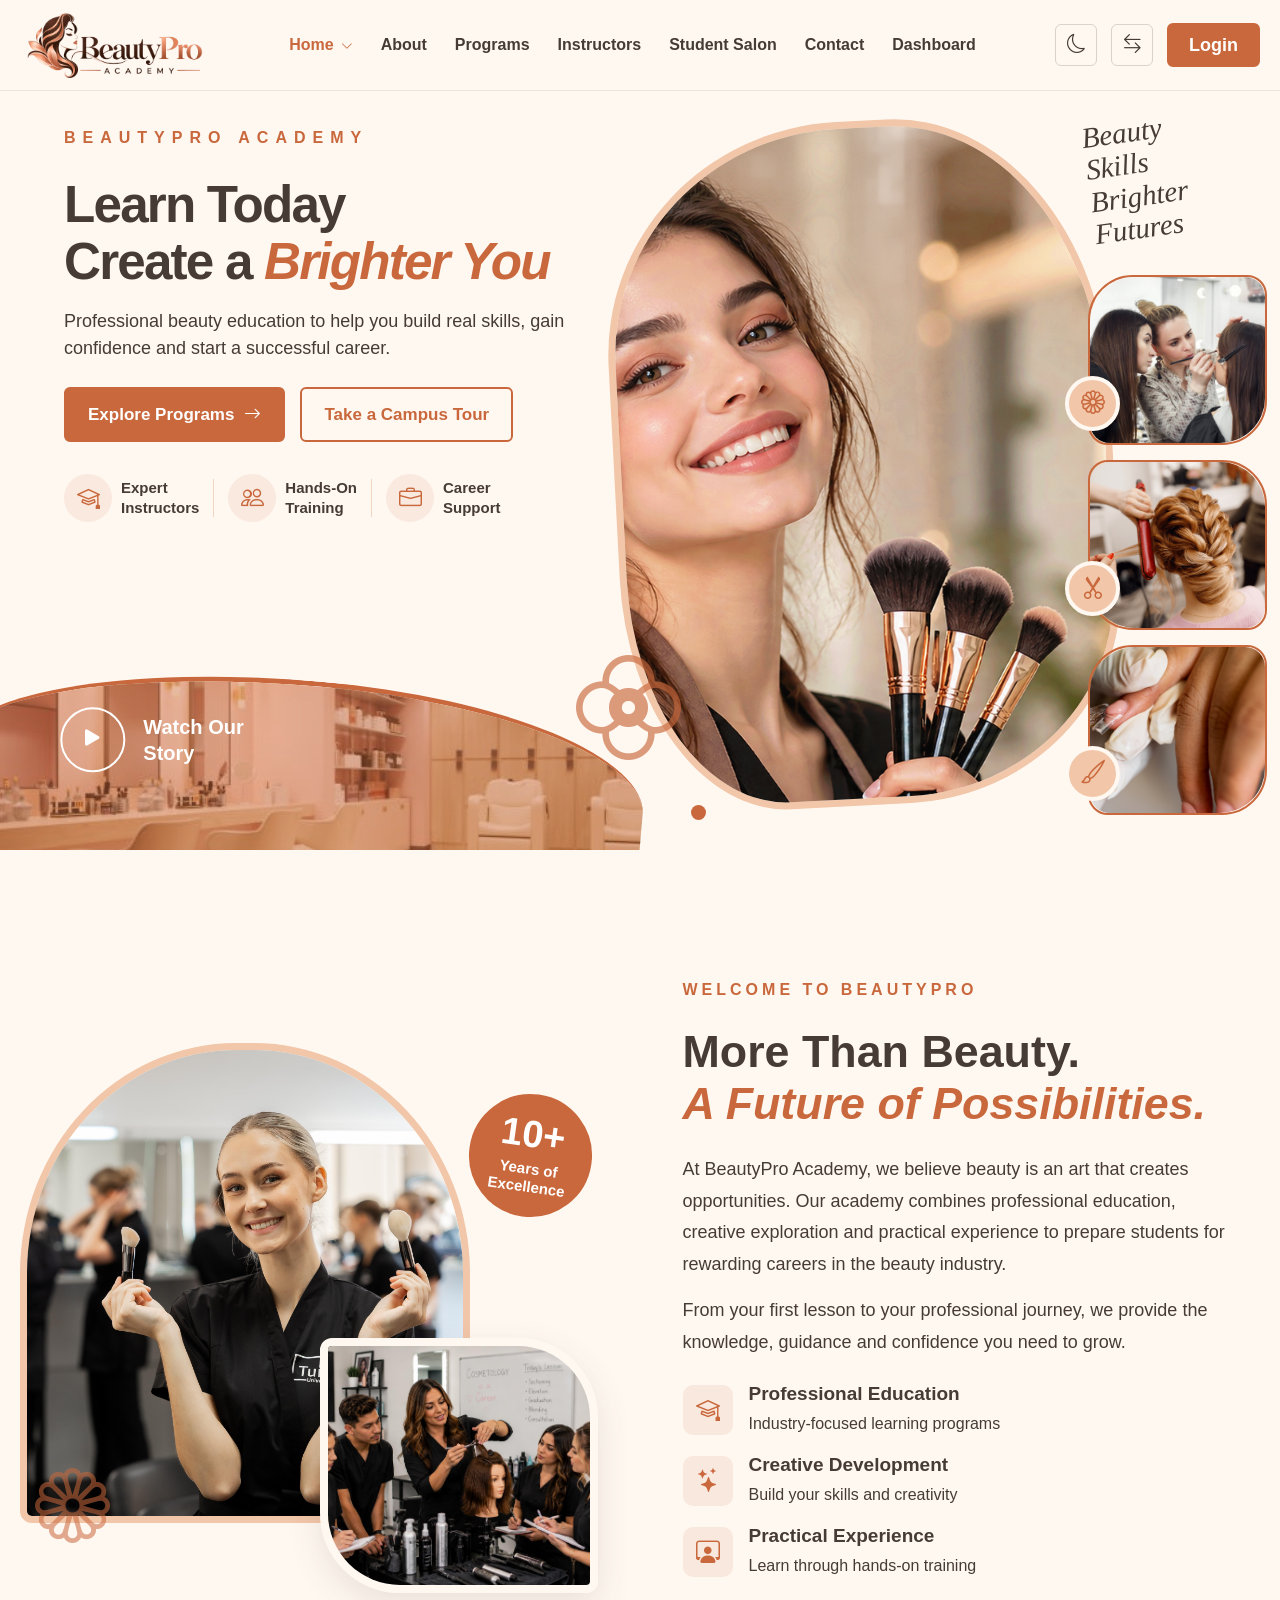
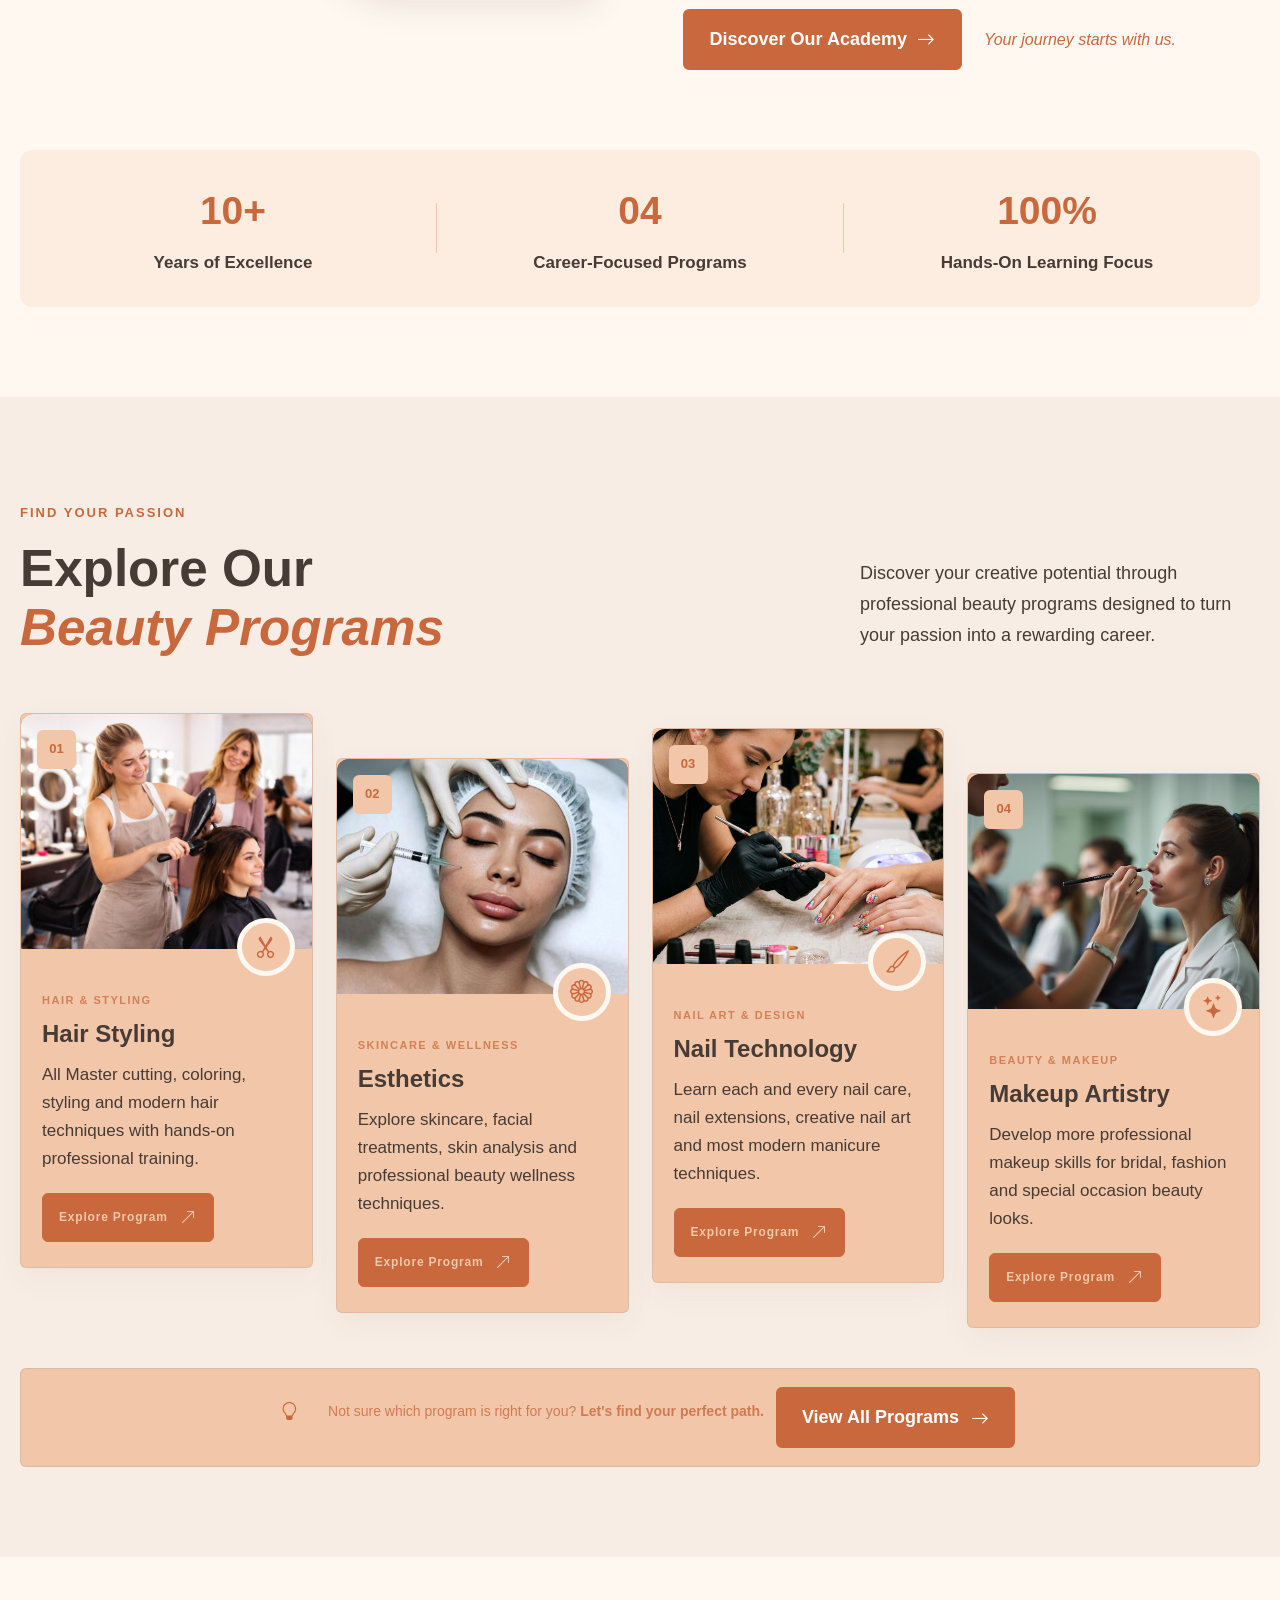
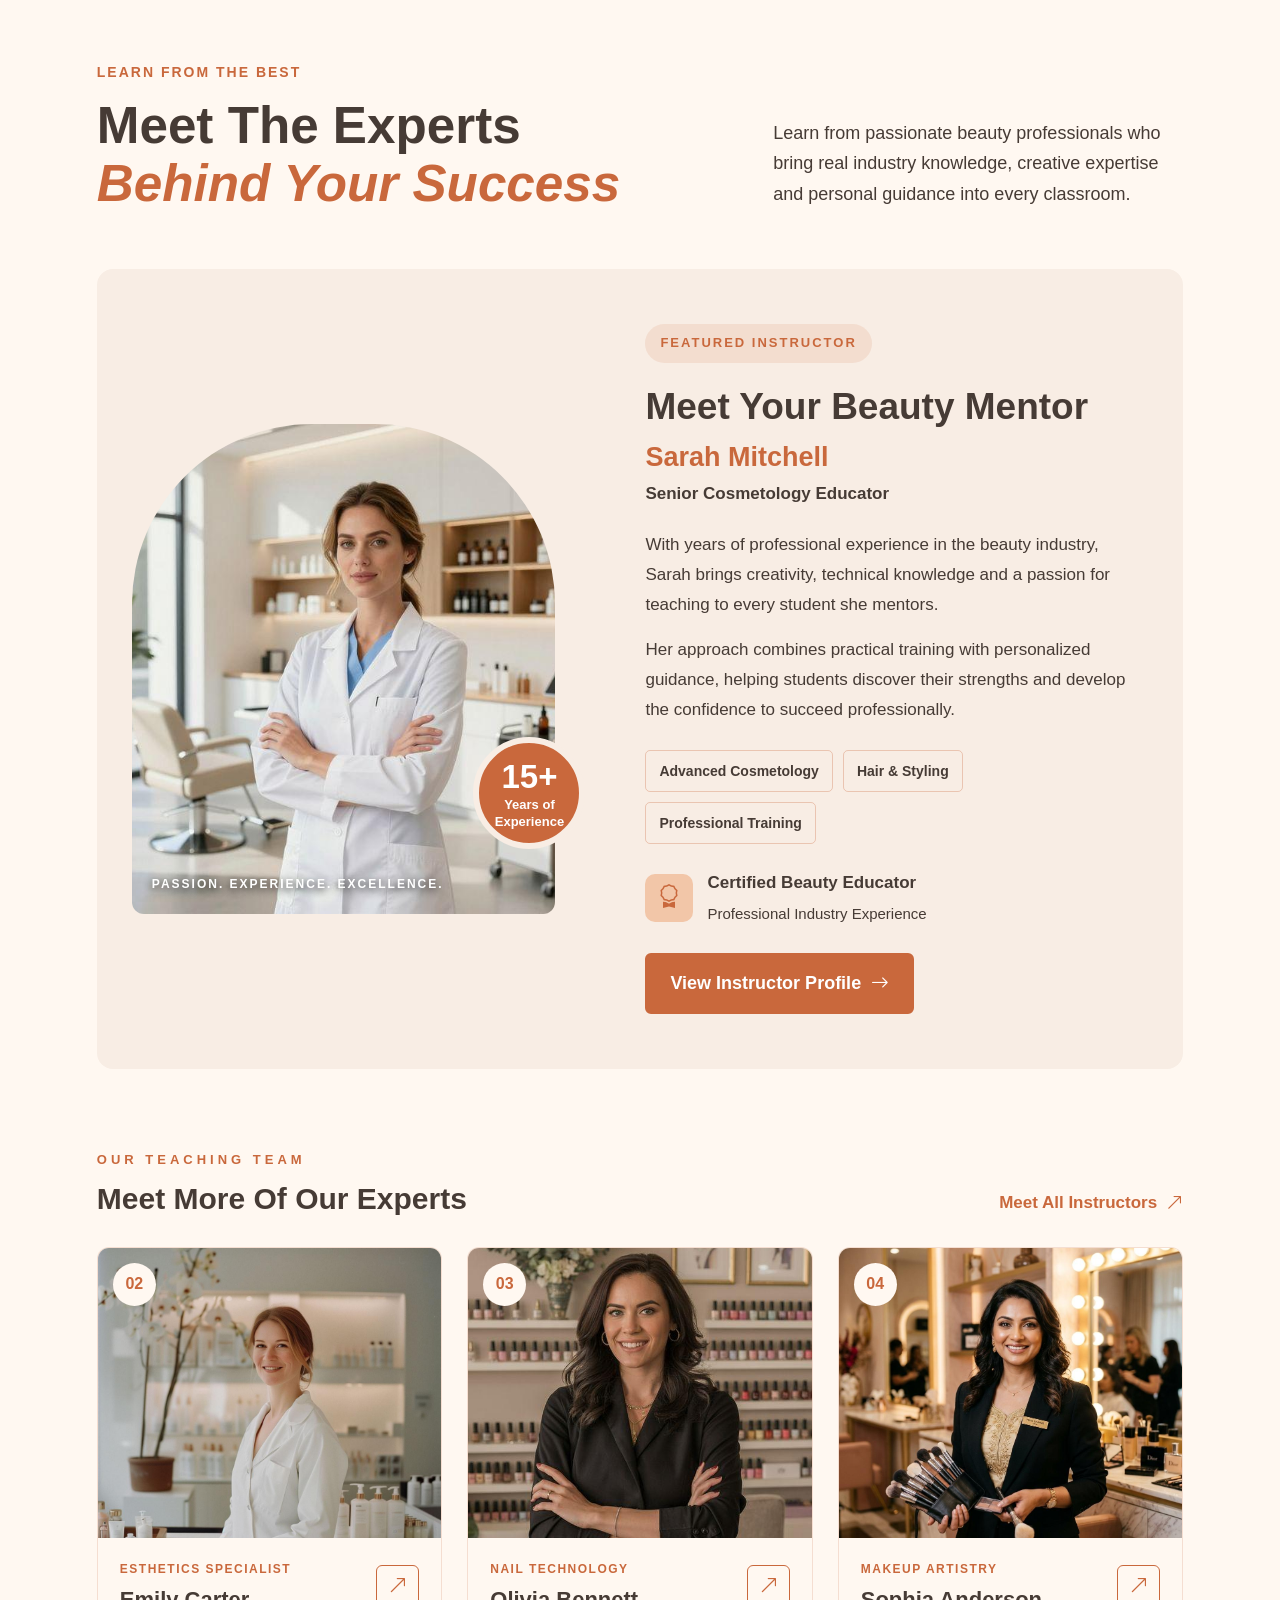
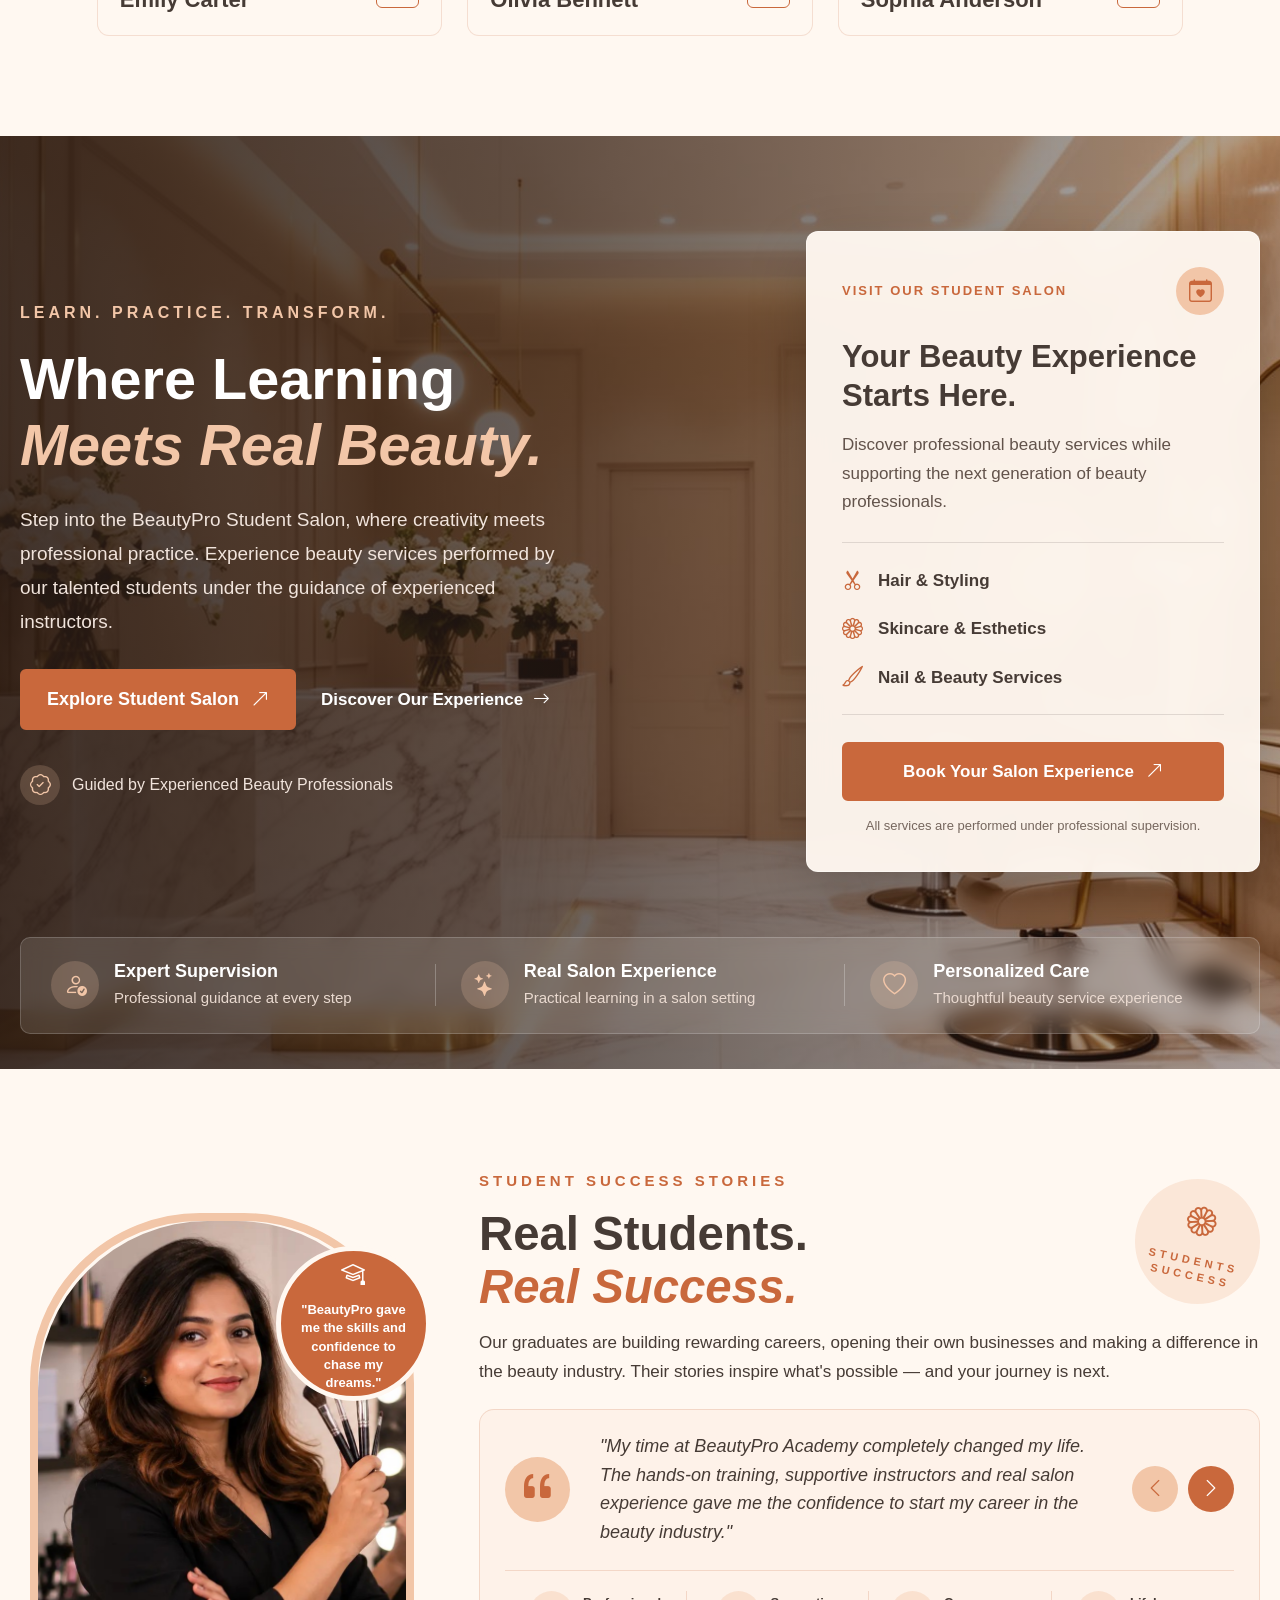
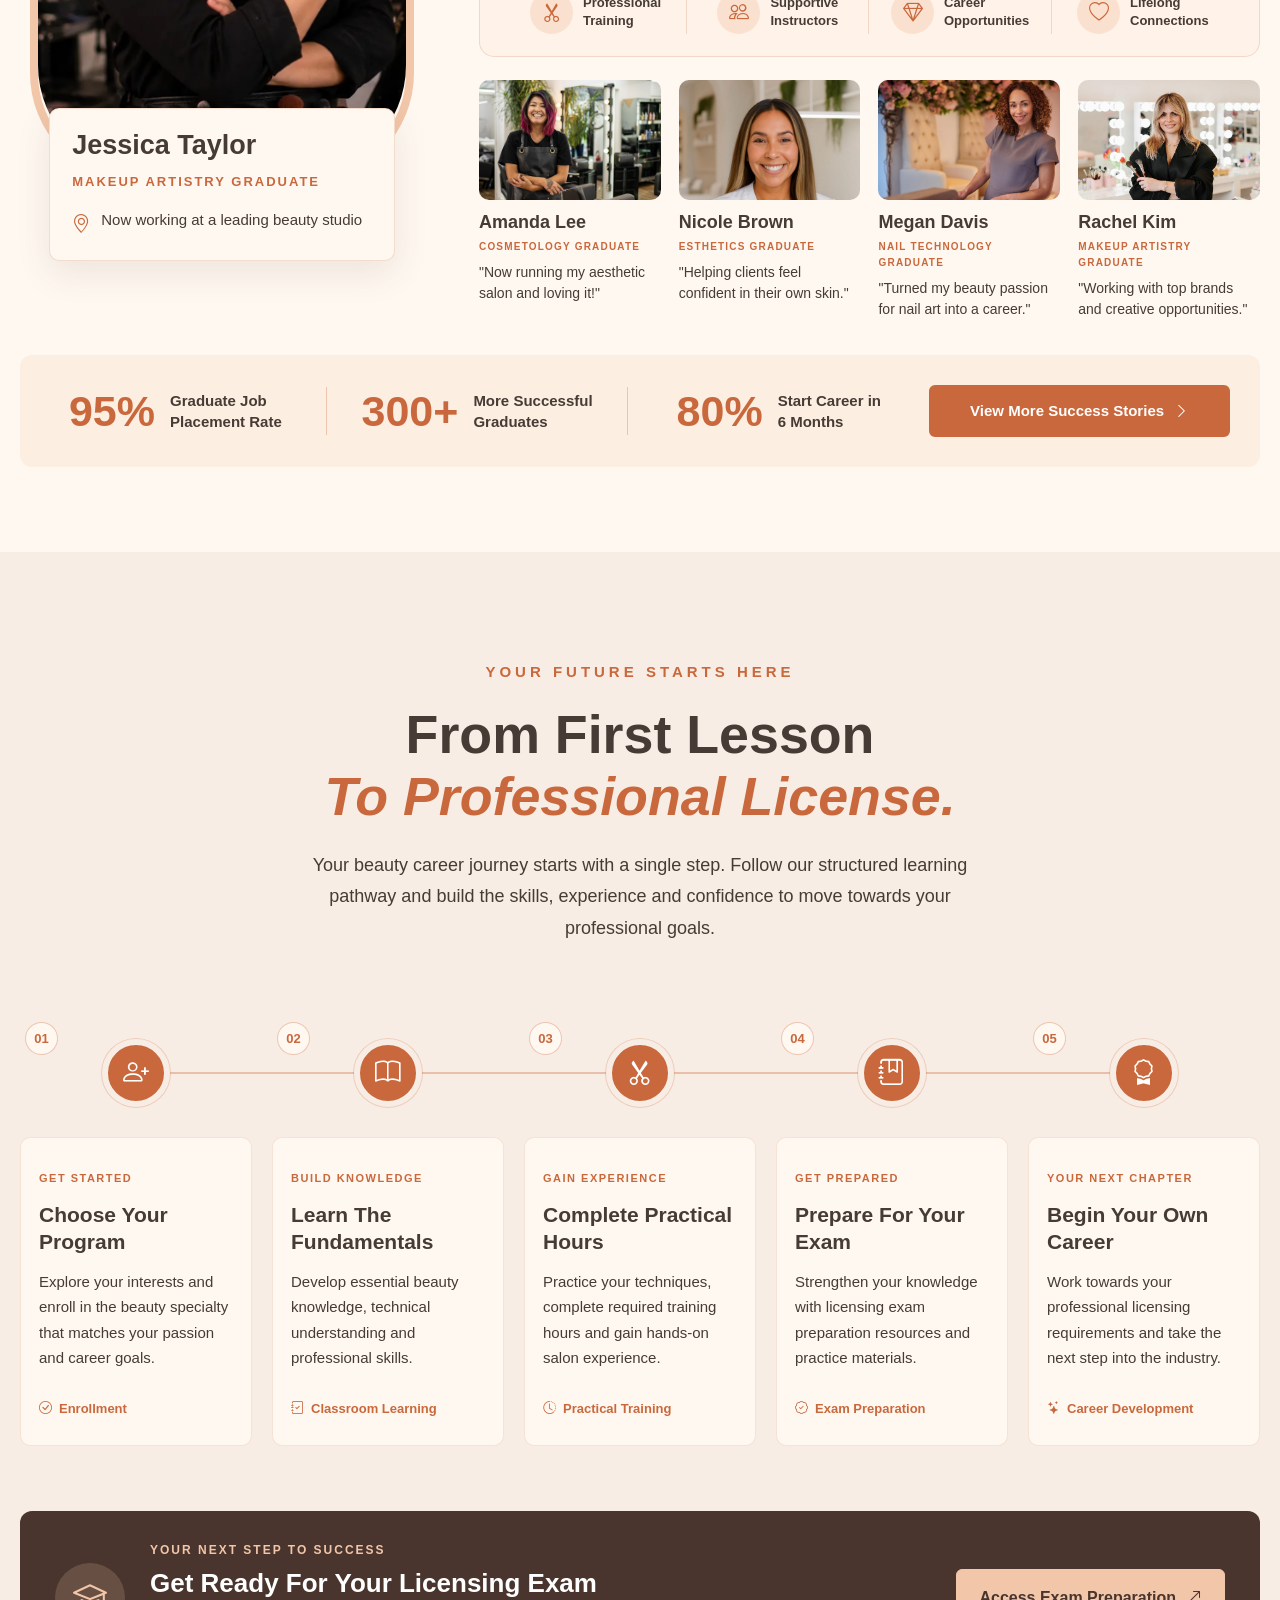
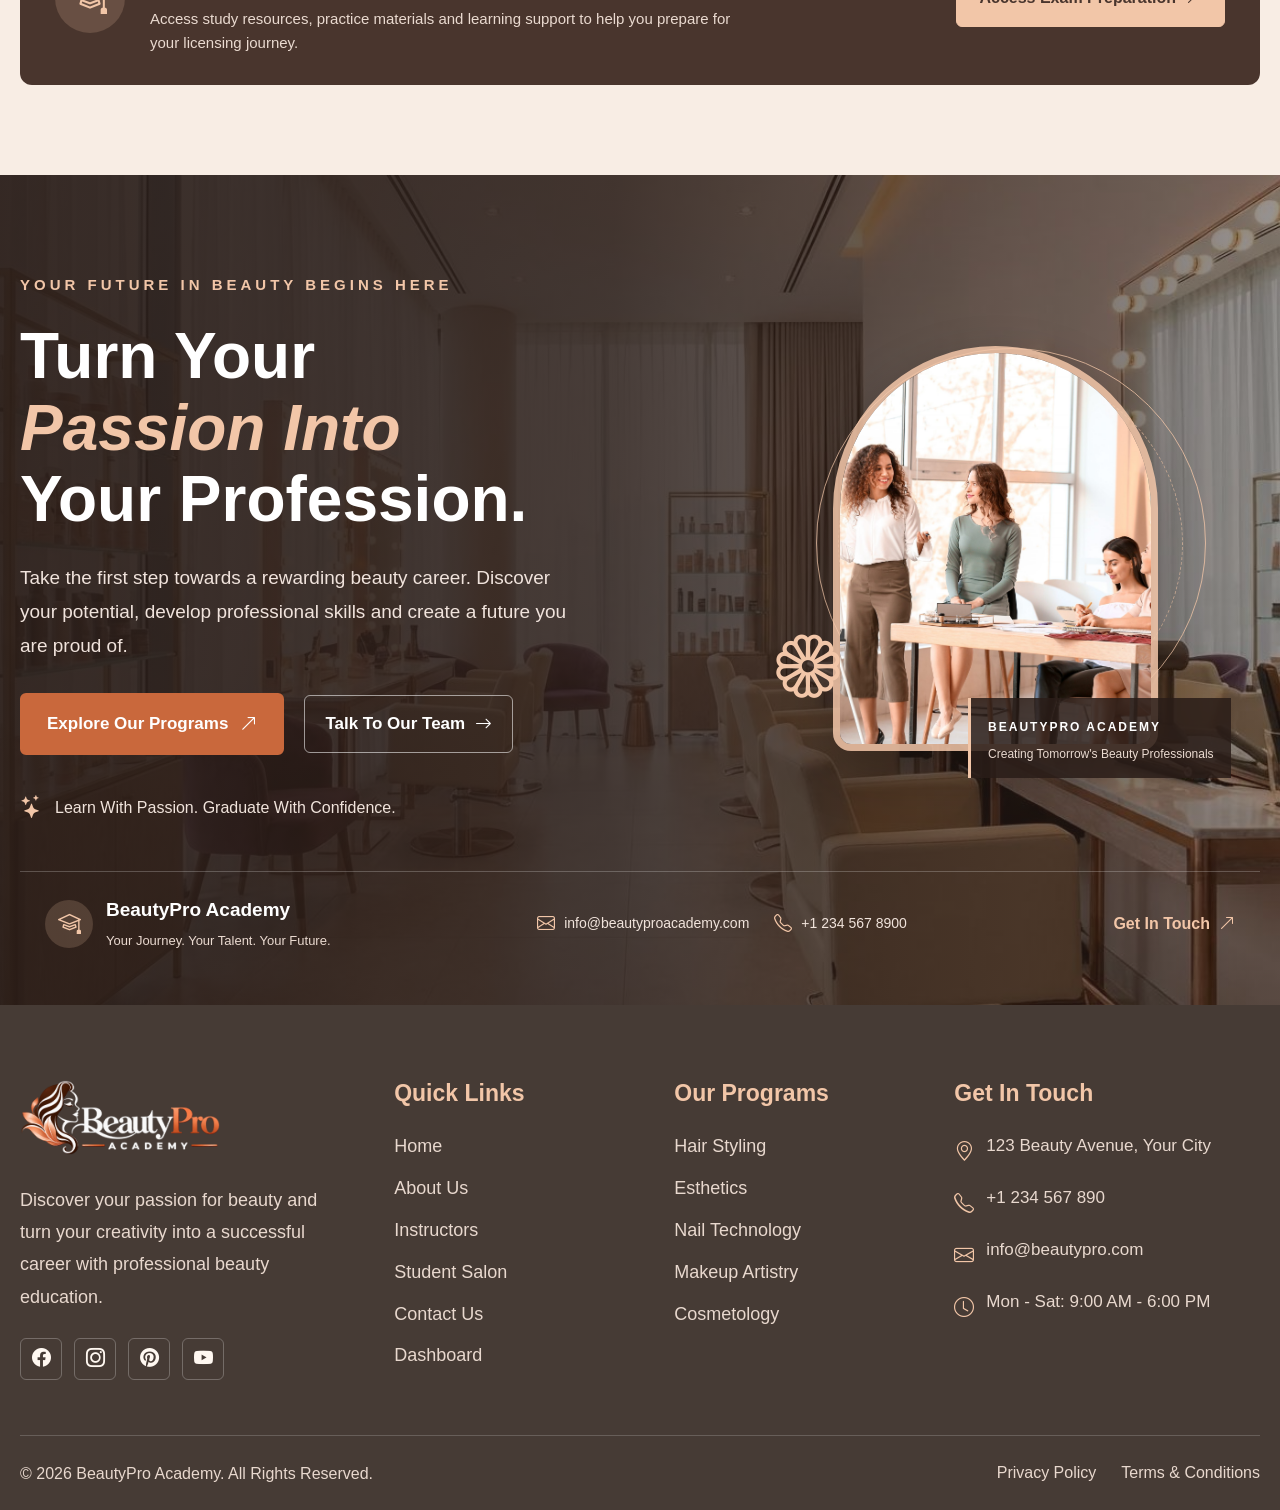
==== commit fdc8ed3b: "Add files via upload" ====
--- a/index.html
+++ b/index.html
@@ -1295,7 +1295,7 @@
 
                             <h4>Megan Davis</h4>
                             <span>NAIL TECHNOLOGY GRADUATE</span>
-                            <p>"Turned my passion for nail art into a career."</p>
+                            <p>"Turned my beauty passion for nail art into a career."</p>
 
                         </article>
 
--- a/css/style.css
+++ b/css/style.css
@@ -17982,6 +17982,7 @@
 }
 
 
+
 /* =====================================================
    MOBILE - 600px AND BELOW
 ===================================================== */
@@ -18912,6 +18913,7 @@
 }
 
 
+
 /* =====================================================
    RTL RESPONSIVE CORRECTIONS
 ===================================================== */
@@ -23938,8 +23940,14 @@
     }
 
     .bp-visit-journey {
-        grid-template-columns: 1fr 0.9fr 1fr;
-        gap: 18px;
+        grid-template-columns: 1fr 1fr;
+        gap: 35px 25px;
+    }
+
+    .bp-visit-center {
+        grid-column: 1 / -1;
+        grid-row: 1;
+        max-width: 310px;
     }
 
     .bp-visit-left,
@@ -25914,4 +25922,1278 @@
     html[dir="rtl"] .bp-location-bottom {
         align-items: flex-start;
     }
+}
+
+/* iPad Pro - Center Last Two Journey Cards */
+@media (min-width: 821px) and (max-width: 1024px) {
+
+    .bp-journey-timeline {
+        grid-template-columns: repeat(6, minmax(0, 1fr));
+    }
+
+    .bp-journey-step:nth-child(1),
+    .bp-journey-step:nth-child(2),
+    .bp-journey-step:nth-child(3) {
+        grid-column: span 2;
+    }
+
+    .bp-journey-step:nth-child(4) {
+        grid-column: 2 / span 2;
+    }
+
+    .bp-journey-step:nth-child(5) {
+        grid-column: 4 / span 2;
+    }
+
+}
+
+/* iPad Pro - Increase Team Member Image Height */
+@media (min-width: 821px) and (max-width: 1024px) {
+
+    .bp-about-team-member-image {
+        height: 440px;
+        min-height: 440px;
+    }
+
+    .bp-about-team-member-image img {
+        width: 100%;
+        height: 100%;
+        object-fit: cover;
+        object-position: center top;
+    }
+
+}
+
+/* iPad Pro - Center Last Learning Path Card */
+@media (min-width: 821px) and (max-width: 1024px) {
+
+    .bp-program-path-grid {
+        grid-template-columns: repeat(2, minmax(0, 1fr));
+    }
+
+    .bp-path-card:last-child {
+        grid-column: 1 / -1;
+        width: calc(50% - 11px);
+        justify-self: center;
+    }
+
+}
+
+/* Keep the visit-circle copy comfortably inset on touch-sized layouts. */
+@media (max-width: 1024px) {
+    .bp-visit-center-content {
+        box-sizing: border-box;
+        width: 84%;
+        height: 84%;
+        padding: 12px;
+        gap: 4px;
+    }
+
+    .bp-visit-center-content>i {
+        margin: 0 0 2px;
+    }
+
+    .bp-visit-center-content>span {
+        margin: 0 0 2px;
+        font-size: 10px;
+        letter-spacing: 1.5px;
+    }
+
+    .bp-visit-center-content h3 {
+        margin: 0 0 2px;
+        font-size: 19px;
+        line-height: 1.15;
+    }
+
+    .bp-visit-center-content p {
+        font-size: 12px;
+        line-height: 1.35;
+    }
+}
+
+@media (max-width: 600px) {
+    .bp-visit-center-content {
+        width: 84%;
+        height: 84%;
+        padding: 10px;
+    }
+
+    .bp-visit-center-content>i {
+        font-size: 28px;
+    }
+
+    .bp-visit-center-content h3 {
+        font-size: 18px;
+    }
+}
+
+@media (max-width: 380px) {
+    .bp-visit-center-content {
+        width: 86%;
+        height: 86%;
+        padding: 8px;
+    }
+}
+
+/* Remove the extra reserved gallery height on iPad mini layouts. */
+@media (min-width: 601px) and (max-width: 820px) {
+    .bp-about-facilities-gallery {
+        height: auto;
+        min-height: 0;
+        align-content: start;
+        grid-auto-rows: max-content;
+    }
+
+    .bp-about-facility-highlights {
+        margin-top: -230px;
+        padding-top: 24px;
+    }
+}
+
+
+/* iPad Mini - Academy Stats Strip */
+@media (min-width: 601px) and (max-width: 820px) {
+
+    .bp-academy-stats {
+        display: grid;
+        grid-template-columns: minmax(0, 1fr) 1px minmax(0, 1fr);
+        grid-template-rows: auto auto;
+        align-items: center;
+        justify-items: center;
+        column-gap: 20px;
+        row-gap: 22px;
+        width: 100%;
+        padding: 28px 22px;
+        margin-top: 45px;
+    }
+
+    .bp-academy-stat {
+        width: 100%;
+        min-width: 0;
+        text-align: center;
+        align-items: center;
+    }
+
+    .bp-academy-stat:nth-of-type(1) {
+        grid-column: 1;
+        grid-row: 1;
+    }
+
+    .bp-academy-stat:nth-of-type(2) {
+        grid-column: 3;
+        grid-row: 1;
+    }
+
+    .bp-academy-stat:nth-of-type(3) {
+        grid-column: 1 / -1;
+        grid-row: 2;
+        width: 100%;
+    }
+
+    .bp-stat-divider:nth-of-type(2) {
+        grid-column: 2;
+        grid-row: 1;
+        width: 1px;
+        height: 48px;
+    }
+
+    .bp-stat-divider:nth-of-type(4) {
+        display: none;
+    }
+
+    .bp-stat-number {
+        font-size: 36px;
+    }
+
+    .bp-stat-label {
+        font-size: 16px;
+        line-height: 1.5;
+    }
+}
+
+/* =====================================
+   IPAD MINI - PROGRAM CARDS
+   2 TOP + 2 BOTTOM
+===================================== */
+
+@media (min-width: 601px) and (max-width: 820px) {
+
+    .bp-programs-section .bp-programs-grid {
+        display: grid;
+        grid-template-columns: repeat(2, minmax(0, 1fr));
+        grid-auto-rows: 1fr;
+        align-items: stretch;
+        gap: 25px 20px;
+    }
+
+    .bp-programs-section .bp-program-card {
+        display: flex;
+        flex-direction: column;
+        align-self: stretch;
+        height: 100%;
+        min-width: 0;
+        margin-top: 0 !important;
+        transform: none;
+    }
+
+    .bp-programs-section .bp-program-image {
+        width: 100%;
+        height: 190px;
+        flex-shrink: 0;
+    }
+
+    .bp-programs-section .bp-program-info {
+        display: flex;
+        flex: 1;
+        flex-direction: column;
+        align-items: flex-start;
+        padding: 22px 16px 18px;
+    }
+
+    .bp-programs-section .bp-program-info h3 {
+        min-height: 54px;
+        margin-bottom: 10px;
+    }
+
+    .bp-programs-section .bp-program-info p {
+        flex: 1;
+        min-height: 125px;
+        margin-bottom: 16px;
+    }
+
+    .bp-programs-section .bp-program-link {
+        display: inline-flex;
+        flex-wrap: nowrap;
+        align-items: center;
+        justify-content: center;
+        align-self: flex-start;
+        width: max-content;
+        max-width: 100%;
+        white-space: nowrap;
+        word-break: normal;
+        padding: 12px 13px;
+        gap: 8px;
+        font-size: 13px;
+        line-height: 1.2;
+    }
+
+    .bp-programs-section .bp-program-link i {
+        flex-shrink: 0;
+    }
+}
+
+/* iPad Mini - Center Instructor Heading */
+@media (min-width: 601px) and (max-width: 820px) {
+
+    .bp-instructors-section .bp-instructors-header {
+        align-items: center;
+        text-align: center;
+    }
+
+    .bp-instructors-section .bp-instructors-title {
+        width: 100%;
+        text-align: center;
+    }
+
+    .bp-instructors-section .bp-instructors-intro {
+        width: 100%;
+        max-width: 600px;
+        margin: 0 auto;
+        text-align: center;
+    }
+
+}
+
+/* iPad Mini - Center Last Instructor Card */
+@media (min-width: 601px) and (max-width: 820px) {
+
+    .bp-instructor-team-grid {
+        display: grid;
+        grid-template-columns: repeat(2, minmax(0, 1fr));
+        gap: 20px;
+    }
+
+    .bp-instructor-team-grid .bp-team-card:last-child {
+        grid-column: 1 / -1;
+        width: calc(50% - 10px);
+        justify-self: center;
+    }
+
+}
+
+/* iPad Mini - Center Last Journey Card */
+@media (min-width: 601px) and (max-width: 820px) {
+
+    .bp-journey-timeline {
+        display: grid;
+        grid-template-columns: repeat(2, minmax(0, 1fr));
+        gap: 25px 20px;
+    }
+
+    .bp-journey-step:last-child {
+        grid-column: 1 / -1;
+        width: calc(50% - 10px);
+        justify-self: center;
+    }
+
+}
+
+/* iPad Mini - Center Final Contact Strip */
+@media (min-width: 601px) and (max-width: 820px) {
+
+    .bp-final-bottom {
+        flex-direction: column;
+        align-items: center;
+        justify-content: center;
+        text-align: center;
+        gap: 22px;
+        padding: 30px 20px;
+    }
+
+    .bp-final-bottom-brand {
+        justify-content: center;
+        align-items: center;
+        text-align: center;
+        width: 100%;
+    }
+
+    .bp-final-bottom-brand>div {
+        text-align: center;
+    }
+
+    .bp-final-bottom-contact {
+        width: 100%;
+        justify-content: center;
+        align-items: center;
+        flex-wrap: wrap;
+        gap: 18px 25px;
+    }
+
+    .bp-final-bottom-contact>div {
+        justify-content: center;
+        text-align: center;
+    }
+
+    .bp-final-contact-link {
+        align-self: center;
+        justify-content: center;
+        margin: 0 auto;
+    }
+
+}
+
+/* iPad Mini - Center Last Hero Feature */
+@media (min-width: 601px) and (max-width: 820px) {
+
+    .bp2-hero-bottom {
+        grid-template-columns: repeat(2, minmax(0, 1fr));
+    }
+
+    .bp2-hero-bottom-divider {
+        display: none;
+    }
+
+    /* Third feature - Creative Excellence */
+    .bp2-hero-bottom-item:nth-child(5) {
+        grid-column: 1 / -1;
+        justify-self: center;
+        width: fit-content;
+    }
+
+    /* Slide number */
+    .bp2-hero-bottom-tag {
+        grid-column: 1 / -1;
+        align-items: center;
+        justify-content: center;
+        width: 100%;
+        padding: 15px 0 0;
+        border-left: none;
+        border-top: 1px solid rgba(242, 198, 168, 0.35);
+        text-align: center;
+    }
+}
+
+/* iPad Mini - Center Last Specialty Card */
+@media (min-width: 601px) and (max-width: 820px) {
+
+    .bp2-specialty-list {
+        display: grid;
+        grid-template-columns: repeat(2, minmax(0, 1fr));
+        gap: 28px 20px;
+    }
+
+    .bp2-specialty-item:last-child {
+        grid-column: 1 / -1;
+        width: calc(50% - 10px);
+        justify-self: center;
+    }
+
+}
+
+/* iPad Mini - Center Last Instructor Card */
+@media (min-width: 601px) and (max-width: 820px) {
+
+    .bp-about-team-layout {
+        grid-template-columns: repeat(2, minmax(0, 1fr));
+    }
+
+    .bp-about-team-member:last-child {
+        grid-column: 1 / -1;
+        width: calc(50% - 10px);
+        justify-self: center;
+    }
+
+}
+
+/* iPad Mini - Center Third Experience Card */
+@media (min-width: 601px) and (max-width: 820px) {
+
+    .bp-experience-pillars {
+        grid-template-columns: repeat(2, minmax(0, 1fr));
+    }
+
+    .bp-experience-pillar:last-child {
+        grid-column: 1 / -1;
+        width: calc(50% - 9px);
+        justify-self: center;
+    }
+
+}
+
+/* =========================================
+   BEAUTYPRO HOME 1 - MOBILE PROGRAMS FIX
+========================================= */
+
+@media (max-width: 600px) {
+
+    .bp-programs-section {
+        padding: 55px 0;
+        overflow: hidden;
+    }
+
+    .bp-programs-section>.container {
+        padding-left: 16px;
+        padding-right: 16px;
+    }
+
+    /* Heading and Description */
+    .bp-programs-section .bp-programs-header {
+        display: flex;
+        flex-direction: column;
+        align-items: flex-start;
+        gap: 14px;
+        margin-bottom: 30px;
+    }
+
+    .bp-programs-heading-content,
+    .bp-programs-intro {
+        width: 100%;
+        max-width: 100%;
+        text-align: left;
+    }
+
+    .bp-programs-title {
+        font-size: 34px;
+        line-height: 1.15;
+        letter-spacing: -0.8px;
+    }
+
+    .bp-programs-intro p {
+        width: 100%;
+        max-width: 100%;
+        font-size: 17px;
+        line-height: 1.6;
+    }
+
+    /* Program Cards */
+    .bp-programs-section .bp-programs-grid {
+        display: grid;
+        grid-template-columns: minmax(0, 1fr);
+        gap: 22px;
+        width: 100%;
+    }
+
+    .bp-programs-section .bp-program-card {
+        display: grid;
+        grid-template-columns: 38% minmax(0, 1fr);
+        width: 100%;
+        min-width: 0;
+        margin: 0 !important;
+        align-items: stretch;
+    }
+
+    /* Card Image */
+    .bp-programs-section .bp-program-image {
+        width: 100%;
+        height: 100%;
+        min-height: 225px;
+        overflow: visible;
+    }
+
+    .bp-programs-section .bp-program-image img {
+        width: 100%;
+        height: 100%;
+        min-height: 225px;
+        object-fit: cover;
+        border-radius: 12px 0 0 12px;
+    }
+
+    /* Number */
+    .bp-programs-section .bp-program-number {
+        top: 12px;
+        left: 10px;
+        width: 35px;
+        height: 35px;
+        font-size: 15px;
+    }
+
+    /* Floating Icon */
+    .bp-programs-section .bp-program-image-icon {
+        width: 46px;
+        height: 46px;
+        right: -23px;
+        bottom: 12px;
+        font-size: 19px;
+        border-width: 4px;
+    }
+
+    /* Card Content */
+    .bp-programs-section .bp-program-info {
+        min-width: 0;
+        padding: 30px 13px 18px 25px;
+        text-align: left;
+    }
+
+    .bp-programs-section .bp-program-category {
+        font-size: 11px;
+        line-height: 1.5;
+        letter-spacing: 1px;
+        margin-bottom: 8px;
+        overflow-wrap: anywhere;
+    }
+
+    .bp-programs-section .bp-program-info h3 {
+        font-size: 21px;
+        line-height: 1.25;
+        margin-bottom: 9px;
+        overflow-wrap: anywhere;
+    }
+
+    .bp-programs-section .bp-program-info p {
+        min-height: 0;
+        font-size: 15px;
+        line-height: 1.55;
+        margin-bottom: 12px;
+    }
+
+    .bp-programs-section .bp-program-link {
+        font-size: 15px;
+        gap: 6px;
+        flex-wrap: wrap;
+    }
+
+    /* Bottom CTA */
+    .bp-programs-section .bp-programs-bottom {
+        margin-top: 28px;
+        flex-direction: column;
+        align-items: stretch;
+        gap: 16px;
+    }
+
+    .bp-programs-section .bp-programs-bottom .btn-primary {
+        width: 100%;
+        justify-content: center;
+        border-radius: 6px;
+    }
+}
+
+/* Extra Small Mobile */
+@media (max-width: 380px) {
+
+    .bp-programs-section .bp-programs-title {
+        font-size: 31px;
+    }
+
+    .bp-programs-section .bp-programs-section .bp-program-card {
+        grid-template-columns: 36% minmax(0, 1fr);
+    }
+
+    .bp-programs-section .bp-program-image,
+    .bp-programs-section .bp-program-image img {
+        min-height: 240px;
+    }
+
+    .bp-programs-section .bp-program-info {
+        padding: 30px 10px 16px 23px;
+    }
+
+    .bp-programs-section .bp-program-info h3 {
+        font-size: 19px;
+    }
+
+    .bp-programs-section .bp-program-info p {
+        font-size: 14px;
+    }
+}
+
+/* RTL Mobile */
+@media (max-width: 600px) {
+
+    html[dir="rtl"] .bp-programs-section .bp-programs-header {
+        align-items: flex-end;
+    }
+
+    html[dir="rtl"] .bp-programs-section .bp-programs-heading-content,
+    html[dir="rtl"] .bp-programs-section .bp-programs-intro,
+    html[dir="rtl"] .bp-programs-section .bp-program-info {
+        text-align: right;
+    }
+
+    html[dir="rtl"] .bp-programs-section .bp-program-image img {
+        border-radius: 0 12px 12px 0;
+    }
+
+    html[dir="rtl"] .bp-programs-section .bp-program-number {
+        left: auto;
+        right: 10px;
+    }
+
+    html[dir="rtl"] .bp-programs-section .bp-program-image-icon {
+        right: auto;
+        left: -23px;
+    }
+
+    html[dir="rtl"] .bp-programs-section .bp-program-info {
+        padding: 30px 23px 18px 13px;
+    }
+}
+
+/* =========================================
+   MOBILE - INSTRUCTORS SECTION FIX
+========================================= */
+
+@media (max-width: 600px) {
+
+    .bp-instructors-section {
+        width: 100%;
+        padding: 55px 0;
+        overflow: hidden;
+    }
+
+    .bp-instructors-section>.container {
+        padding-left: 18px;
+        padding-right: 18px;
+    }
+
+    /* Section Heading */
+    .bp-instructors-header {
+        display: flex;
+        flex-direction: column;
+        align-items: flex-start;
+        justify-content: flex-start;
+        width: 100%;
+        gap: 14px;
+        margin-bottom: 30px;
+    }
+
+    .bp-instructors-header>div {
+        width: 100%;
+    }
+
+    .bp-instructors-eyebrow {
+        font-size: 14px;
+        letter-spacing: 3px;
+        line-height: 1.6;
+        margin-bottom: 12px;
+    }
+
+    .bp-instructors-title {
+        width: 100%;
+        font-size: 36px;
+        line-height: 1.2;
+        letter-spacing: -0.8px;
+        overflow-wrap: normal;
+    }
+
+    .bp-instructors-intro {
+        width: 100%;
+        max-width: 100%;
+        margin: 0;
+        font-size: 17px;
+        line-height: 1.65;
+        text-align: left;
+    }
+
+    /* Featured Instructor Layout */
+    .bp-featured-instructor {
+        display: flex;
+        flex-direction: column;
+        align-items: center;
+        width: 100%;
+        gap: 28px;
+        padding: 18px;
+        border-radius: 14px;
+    }
+
+    /* Instructor Image */
+    .bp-featured-visual {
+        width: 100%;
+        max-width: 340px;
+        height: 410px;
+        margin: 0 auto;
+        border-radius: 180px 180px 12px 12px;
+    }
+
+    .bp-featured-visual>img {
+        width: 100%;
+        height: 100%;
+        object-fit: cover;
+        object-position: center top;
+        border-radius: inherit;
+    }
+
+    /* Experience Badge */
+    .bp-instructor-experience {
+        width: 100px;
+        height: 100px;
+        right: -8px;
+        bottom: 5px;
+    }
+
+    /* Featured Content */
+    .bp-featured-content {
+        width: 100%;
+        min-width: 0;
+        padding: 0;
+        text-align: left;
+    }
+
+    .bp-featured-content h3 {
+        font-size: 27px;
+        line-height: 1.25;
+        margin-bottom: 12px;
+    }
+
+    .bp-featured-content h4 {
+        font-size: 23px;
+        margin-bottom: 5px;
+    }
+
+    .bp-instructor-specialty {
+        font-size: 16px;
+    }
+
+    .bp-featured-content>p {
+        font-size: 17px;
+        line-height: 1.65;
+        margin-top: 14px;
+    }
+
+    .bp-instructor-tags {
+        display: flex;
+        flex-wrap: wrap;
+        gap: 9px;
+    }
+
+    .bp-instructor-tags span {
+        font-size: 14px;
+    }
+
+    .bp-instructor-qualification {
+        margin-top: 20px;
+    }
+
+    .bp-instructor-button {
+        width: 100%;
+        justify-content: center;
+        margin-top: 20px;
+        border-radius: 6px;
+    }
+
+    /* Instructor Team */
+    .bp-instructor-team-header {
+        display: flex;
+        flex-direction: column;
+        align-items: flex-start;
+        gap: 12px;
+        margin-top: 45px;
+    }
+
+    .bp-instructor-team-header h3 {
+        font-size: 27px;
+    }
+
+    .bp-instructor-team-grid {
+        grid-template-columns: 1fr;
+        gap: 22px;
+    }
+
+    /* RTL */
+    html[dir="rtl"] .bp-instructors-header,
+    html[dir="rtl"] .bp-instructors-intro,
+    html[dir="rtl"] .bp-featured-content,
+    html[dir="rtl"] .bp-instructor-team-header {
+        text-align: right;
+    }
+
+    html[dir="rtl"] .bp-instructor-experience {
+        right: auto;
+        left: -8px;
+    }
+}
+
+/* Very Small Mobile */
+@media (max-width: 380px) {
+
+    .bp-instructors-title {
+        font-size: 33px;
+    }
+
+    .bp-featured-visual {
+        max-width: 300px;
+        height: 380px;
+    }
+
+    .bp-featured-instructor {
+        padding: 14px;
+    }
+
+}
+
+/* =========================================
+   INSTRUCTORS SECTION - MOBILE SIDE PADDING
+========================================= */
+
+@media (max-width: 600px) {
+
+    .bp-instructors-section {
+        padding-left: 20px !important;
+        padding-right: 20px !important;
+    }
+
+    .bp-instructors-container {
+        width: 100%;
+        max-width: 100%;
+        margin-left: auto;
+        margin-right: auto;
+    }
+
+    .bp-instructors-heading,
+    .bp-instructor-featured,
+    .bp-instructor-directory {
+        width: 100%;
+        min-width: 0;
+    }
+
+    .bp-instructor-featured-image {
+        width: 100%;
+    }
+
+}
+
+/* Mobile - Teaching Visual Text Position Fix */
+@media (max-width: 600px) {
+
+    .bp-teaching-visual {
+        position: relative;
+        min-height: 520px;
+        height: 520px;
+        overflow: hidden;
+        border-radius: 6px;
+    }
+
+    .bp-teaching-visual>img {
+        position: absolute;
+        inset: 0;
+        width: 100%;
+        height: 100%;
+        object-fit: cover;
+        object-position: center;
+    }
+
+    .bp-teaching-image-overlay {
+        position: absolute;
+        inset: 0;
+    }
+
+    .bp-teaching-visual-content {
+        position: absolute;
+        left: 20px;
+        right: 20px;
+        bottom: 105px;
+        top: auto;
+        z-index: 2;
+        width: auto;
+        max-width: 100%;
+    }
+
+    .bp-teaching-visual-content h3 {
+        font-size: 35px;
+        line-height: 1.2;
+        margin-top: 12px;
+        overflow-wrap: normal;
+    }
+
+    .bp-teaching-floating {
+        position: absolute;
+        left: 16px;
+        right: 16px;
+        bottom: 16px;
+        width: auto;
+        justify-content: flex-start;
+        padding: 13px 15px;
+        gap: 12px;
+    }
+
+    .bp-teaching-floating strong {
+        font-size: 16px;
+    }
+
+    .bp-teaching-floating span {
+        font-size: 14px;
+    }
+
+    /* RTL */
+    html[dir="rtl"] .bp-teaching-visual-content {
+        left: 20px;
+        right: 20px;
+        text-align: right;
+    }
+}
+
+@media (max-width: 380px) {
+    .bp-teaching-visual {
+        height: 490px;
+        min-height: 490px;
+    }
+
+    .bp-teaching-visual-content h3 {
+        font-size: 32px;
+    }
+}
+
+/* Mobile - Mentorship Icons Proper Padding */
+@media (max-width: 600px) {
+
+    .bp-mentorship-step {
+        grid-template-columns: 64px minmax(0, 1fr);
+        align-items: start;
+        gap: 16px;
+    }
+
+    .bp-mentorship-marker {
+        box-sizing: border-box;
+        width: 64px;
+        height: 64px;
+        min-width: 64px;
+        min-height: 64px;
+        padding: 8px;
+        margin: 0;
+        display: flex;
+        align-items: center;
+        justify-content: center;
+        gap: 5px;
+        border-width: 5px;
+        border-radius: 50%;
+        flex-shrink: 0;
+    }
+
+    .bp-mentorship-marker i {
+        font-size: 23px;
+        line-height: 1;
+        margin: 0;
+    }
+
+    .bp-mentorship-marker span {
+        font-size: 11px;
+        line-height: 1;
+    }
+
+    .bp-mentorship-content {
+        min-width: 0;
+        padding-top: 7px;
+    }
+}
+
+/* Small Mobile */
+@media (max-width: 380px) {
+
+    .bp-mentorship-step {
+        grid-template-columns: 60px minmax(0, 1fr);
+        gap: 14px;
+    }
+
+    .bp-mentorship-marker {
+        width: 60px;
+        height: 60px;
+        min-width: 60px;
+        min-height: 60px;
+        padding: 7px;
+    }
+
+}
+
+/* Improve the contrast of the copy shown in the About and Programs sections. */
+html:not(.dark-mode) .bp-about-learning-heading h2 span,
+html:not(.dark-mode) .bp-about-team-heading h2 span,
+html:not(.dark-mode) .bp-about-final-content h2 span,
+html:not(.dark-mode) .bp-program-learning-heading h2 span {
+    opacity: 1;
+}
+
+html:not(.dark-mode) .bp-about-learning-header>p,
+html:not(.dark-mode) .bp-about-learning-stage p,
+html:not(.dark-mode) .bp-about-team-header>p,
+html:not(.dark-mode) .bp-about-team-role,
+html:not(.dark-mode) .bp-about-team-member-info p,
+html:not(.dark-mode) .bp-program-content>p,
+html:not(.dark-mode) .bp-program-learning-heading>p,
+html:not(.dark-mode) .bp-program-path-heading>p,
+html:not(.dark-mode) .bp-path-content>p,
+html:not(.dark-mode) .bp-path-category,
+html:not(.dark-mode) .bp-path-programs>span,
+html:not(.dark-mode) .bp-path-career span {
+    color: #A84C26;
+    opacity: 1;
+}
+
+html:not(.dark-mode) .bp-about-learning-stage-number {
+    opacity: .65;
+}
+
+html:not(.dark-mode) .bp-about-final-eyebrow,
+html:not(.dark-mode) .bp-about-final-content h2,
+html:not(.dark-mode) .bp-about-final-content>p,
+html:not(.dark-mode) .bp-about-final-secondary,
+html:not(.dark-mode) .bp-about-final-note>span:last-child {
+    color: #FFF8F2;
+    opacity: 1;
+}
+
+/* Give RTL hero copy a little room at both viewport edges. */
+html[dir="rtl"] .bp-hero-content {
+    box-sizing: border-box;
+    padding-left: clamp(20px, 3vw, 48px);
+    padding-right: clamp(20px, 3vw, 48px);
+}
+
+@media (min-width: 821px) {
+    html[dir="rtl"] .bp-hero-specialties {
+        left: clamp(42px, 3.5vw, 68px);
+    }
+}
+
+/* View All Programs - Always Show Arrow */
+
+.bp-programs-bottom .btn-primary {
+    display: inline-flex;
+    align-items: center;
+    justify-content: center;
+    gap: 12px;
+}
+
+.bp-programs-bottom .btn-primary i {
+    display: inline-block !important;
+    visibility: visible !important;
+    opacity: 1 !important;
+    color: inherit !important;
+    font-size: 18px;
+    transform: none !important;
+    transition: transform 0.3s ease;
+}
+
+.bp-programs-bottom .btn-primary:hover i {
+    opacity: 1 !important;
+    visibility: visible !important;
+    transform: translateX(4px) !important;
+}
+
+/* =========================================
+   ABOUT VISION & MISSION - RTL TEXT ALIGNMENT
+========================================= */
+
+html[dir="rtl"] .bp-about-vision-card {
+    direction: rtl;
+    text-align: right;
+    align-items: flex-start;
+}
+
+/* Card number */
+html[dir="rtl"] .bp-about-vision-number {
+    right: auto;
+    left: 22px;
+}
+
+/* Card icon */
+html[dir="rtl"] .bp-about-vision-icon {
+    margin-right: 0;
+    margin-left: auto;
+}
+
+/* Card headings and paragraphs */
+html[dir="rtl"] .bp-about-vision-label,
+html[dir="rtl"] .bp-about-vision-card h3,
+html[dir="rtl"] .bp-about-vision-card p {
+    width: 100%;
+    text-align: right;
+}
+
+/* Bottom line */
+html[dir="rtl"] .bp-about-vision-line {
+    margin-right: 0;
+    margin-left: auto;
+}
+
+/* Bottom text and arrow */
+html[dir="rtl"] .bp-about-vision-bottom {
+    width: 100%;
+    direction: rtl;
+    flex-direction: row;
+    justify-content: flex-start;
+    text-align: right;
+}
+
+/* Keep center image text centered */
+html[dir="rtl"] .bp-about-vision-image-text {
+    text-align: center;
+}
+
+/* RTL - Phone Number Field Alignment */
+html[dir="rtl"] #bp-contact-phone {
+    direction: rtl;
+    text-align: right;
+}
+
+html[dir="rtl"] #bp-contact-phone::placeholder {
+    text-align: right;
+}
+
+/* Contact Dropdown - Custom Arrow Position */
+
+.bp-contact-field select {
+    appearance: none !important;
+    -webkit-appearance: none !important;
+    -moz-appearance: none !important;
+
+    background-image: url("data:image/svg+xml,%3Csvg xmlns='http://www.w3.org/2000/svg' width='18' height='18' viewBox='0 0 24 24' fill='none' stroke='%23483a35' stroke-width='2' stroke-linecap='round' stroke-linejoin='round'%3E%3Cpath d='m6 9 6 6 6-6'/%3E%3C/svg%3E") !important;
+
+    background-repeat: no-repeat !important;
+    background-position: right 10px center !important;
+    background-size: 18px !important;
+
+    padding-right: 48px !important;
+}
+
+/* RTL */
+html[dir="rtl"] .bp-contact-field select {
+    direction: rtl;
+    text-align: right;
+    background-position: right 10px center !important;
+    padding-right: 48px !important;
+    padding-left: 16px !important;
+}
+
+/* Dark Mode */
+html.dark-mode .bp-contact-field select {
+    background-image: url("data:image/svg+xml,%3Csvg xmlns='http://www.w3.org/2000/svg' width='18' height='18' viewBox='0 0 24 24' fill='none' stroke='%23ffffff' stroke-width='2' stroke-linecap='round' stroke-linejoin='round'%3E%3Cpath d='m6 9 6 6 6-6'/%3E%3C/svg%3E") !important;
+}
+
+/* RTL - Dropdown Arrow Left, Text Right */
+
+html[dir="rtl"] .bp-contact-field select {
+    direction: rtl !important;
+    text-align: right !important;
+
+    appearance: none !important;
+    -webkit-appearance: none !important;
+    -moz-appearance: none !important;
+
+    background-position: left 10px center !important;
+    background-repeat: no-repeat !important;
+    background-size: 18px 18px !important;
+
+    padding-left: 48px !important;
+    padding-right: 16px !important;
+}
+
+/* Dark Mode */
+html.dark-mode[dir="rtl"] .bp-contact-field select {
+    background-position: left 10px center !important;
+}
+
+/* STUDENT SALON - FEATURED SERVICE DARK MODE */
+
+html.dark-mode .bp-salon-featured {
+    background: #302723 !important;
+    border: 1px solid rgba(242, 198, 168, 0.18);
+}
+
+html.dark-mode .bp-salon-featured-content {
+    background: #302723 !important;
+    color: #F5E9E0 !important;
+}
+
+html.dark-mode .bp-salon-service-number,
+html.dark-mode .bp-salon-featured-content h3,
+html.dark-mode .bp-salon-featured-content>p,
+html.dark-mode .bp-salon-featured-content li,
+html.dark-mode .bp-salon-service-link {
+    color: #F2C6A8 !important;
+}
+
+html.dark-mode .bp-salon-featured-content>p {
+    color: #E4D5CC !important;
+}
+
+html.dark-mode .bp-salon-featured-content li i,
+html.dark-mode .bp-salon-service-link i {
+    color: #F2C6A8 !important;
+}
+
+html.dark-mode .bp-salon-featured-tag {
+    background: #C9683C !important;
+    color: #FFFFFF !important;
+}
+
+/* CONTACT LEFT PANEL - DARK MODE */
+
+html.dark-mode .bp-contact-form-side {
+    background: #302723 !important;
+    border: 1px solid rgba(242, 198, 168, 0.18);
+}
+
+html.dark-mode .bp-contact-form-side h3 {
+    color: #F5E9E0 !important;
+}
+
+html.dark-mode .bp-contact-form-side-content>p {
+    color: #E4D5CC !important;
+    opacity: 1;
+}
+
+html.dark-mode .bp-contact-side-label {
+    color: #F2C6A8 !important;
+}
+
+html.dark-mode .bp-contact-side-divider {
+    background: #F2C6A8;
+}
+
+html.dark-mode .bp-contact-side-point>i {
+    background: #F2C6A8;
+    color: #302723;
+}
+
+html.dark-mode .bp-contact-side-point h4 {
+    color: #F5E9E0 !important;
+}
+
+html.dark-mode .bp-contact-side-point span {
+    color: #E4D5CC !important;
+    opacity: 1;
+}
+
+html.dark-mode .bp-contact-side-decoration {
+    color: #F2C6A8;
+    opacity: 0.10;
 }
